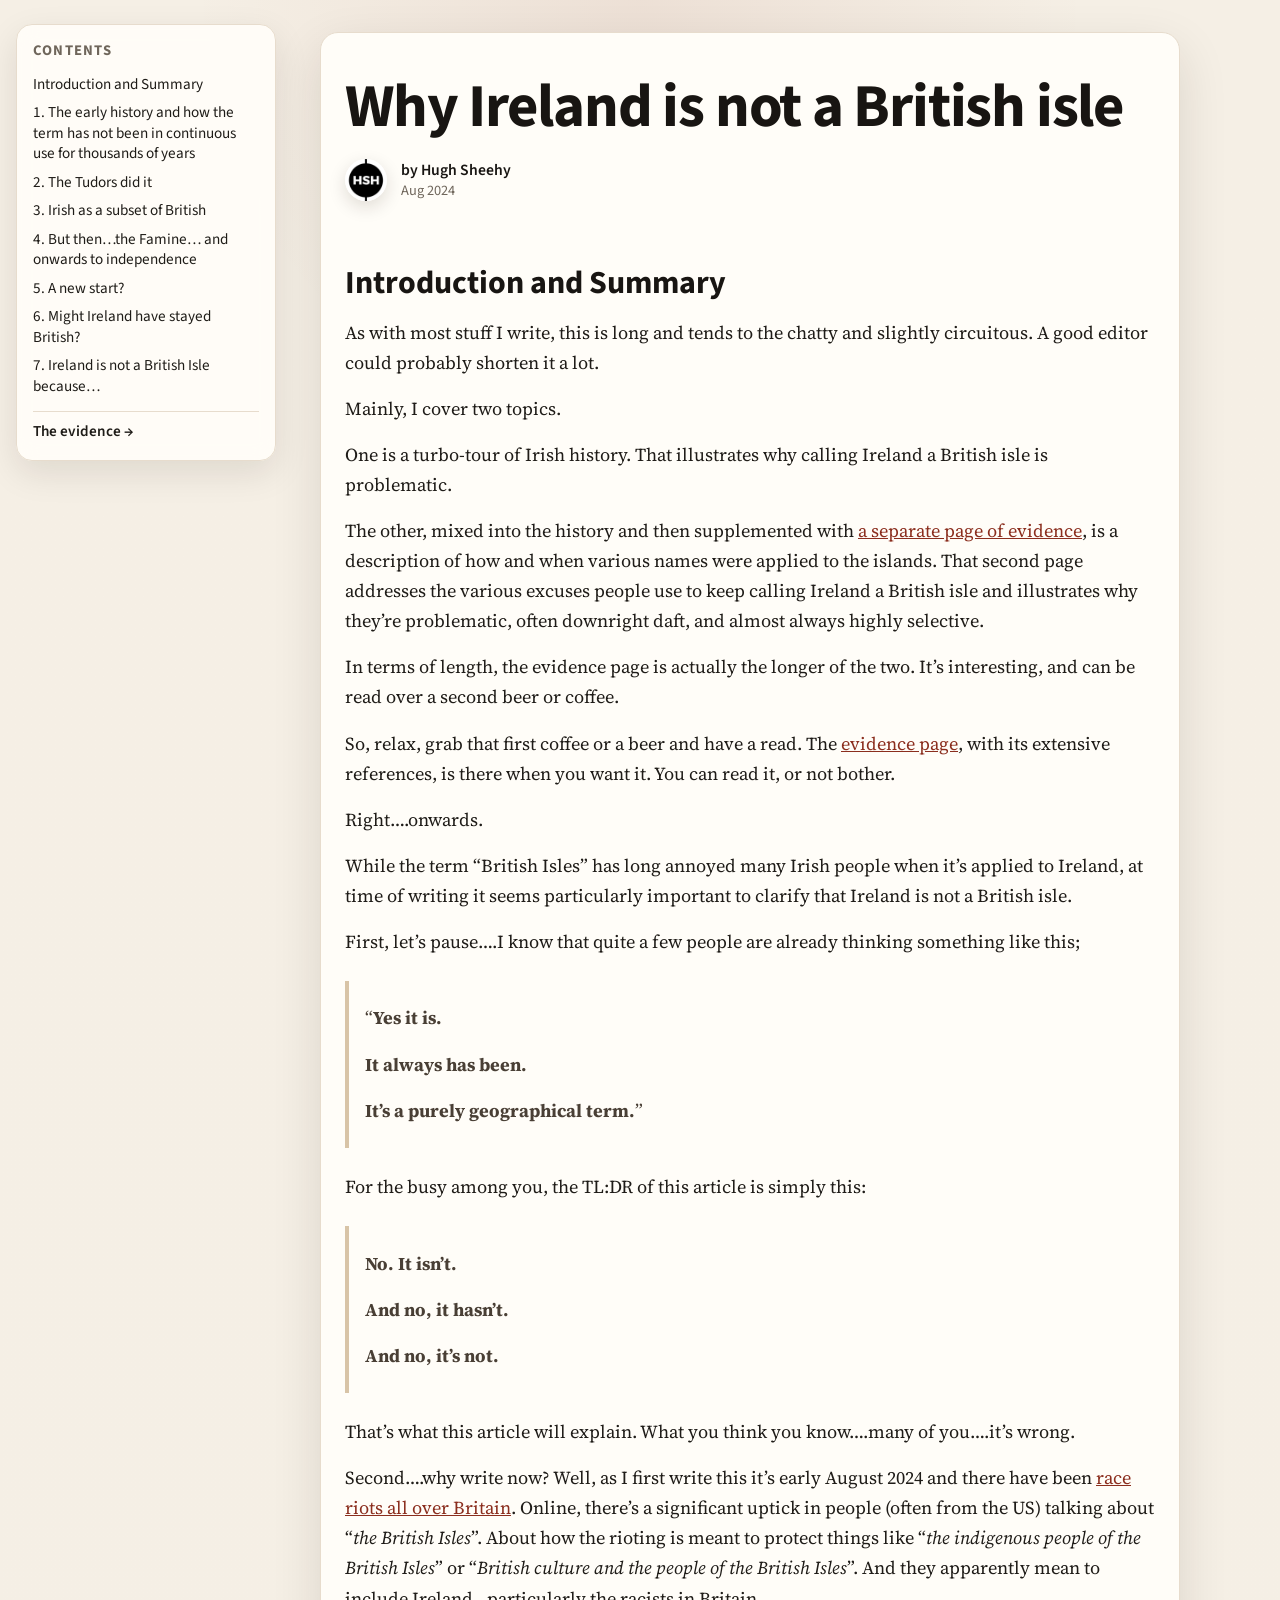
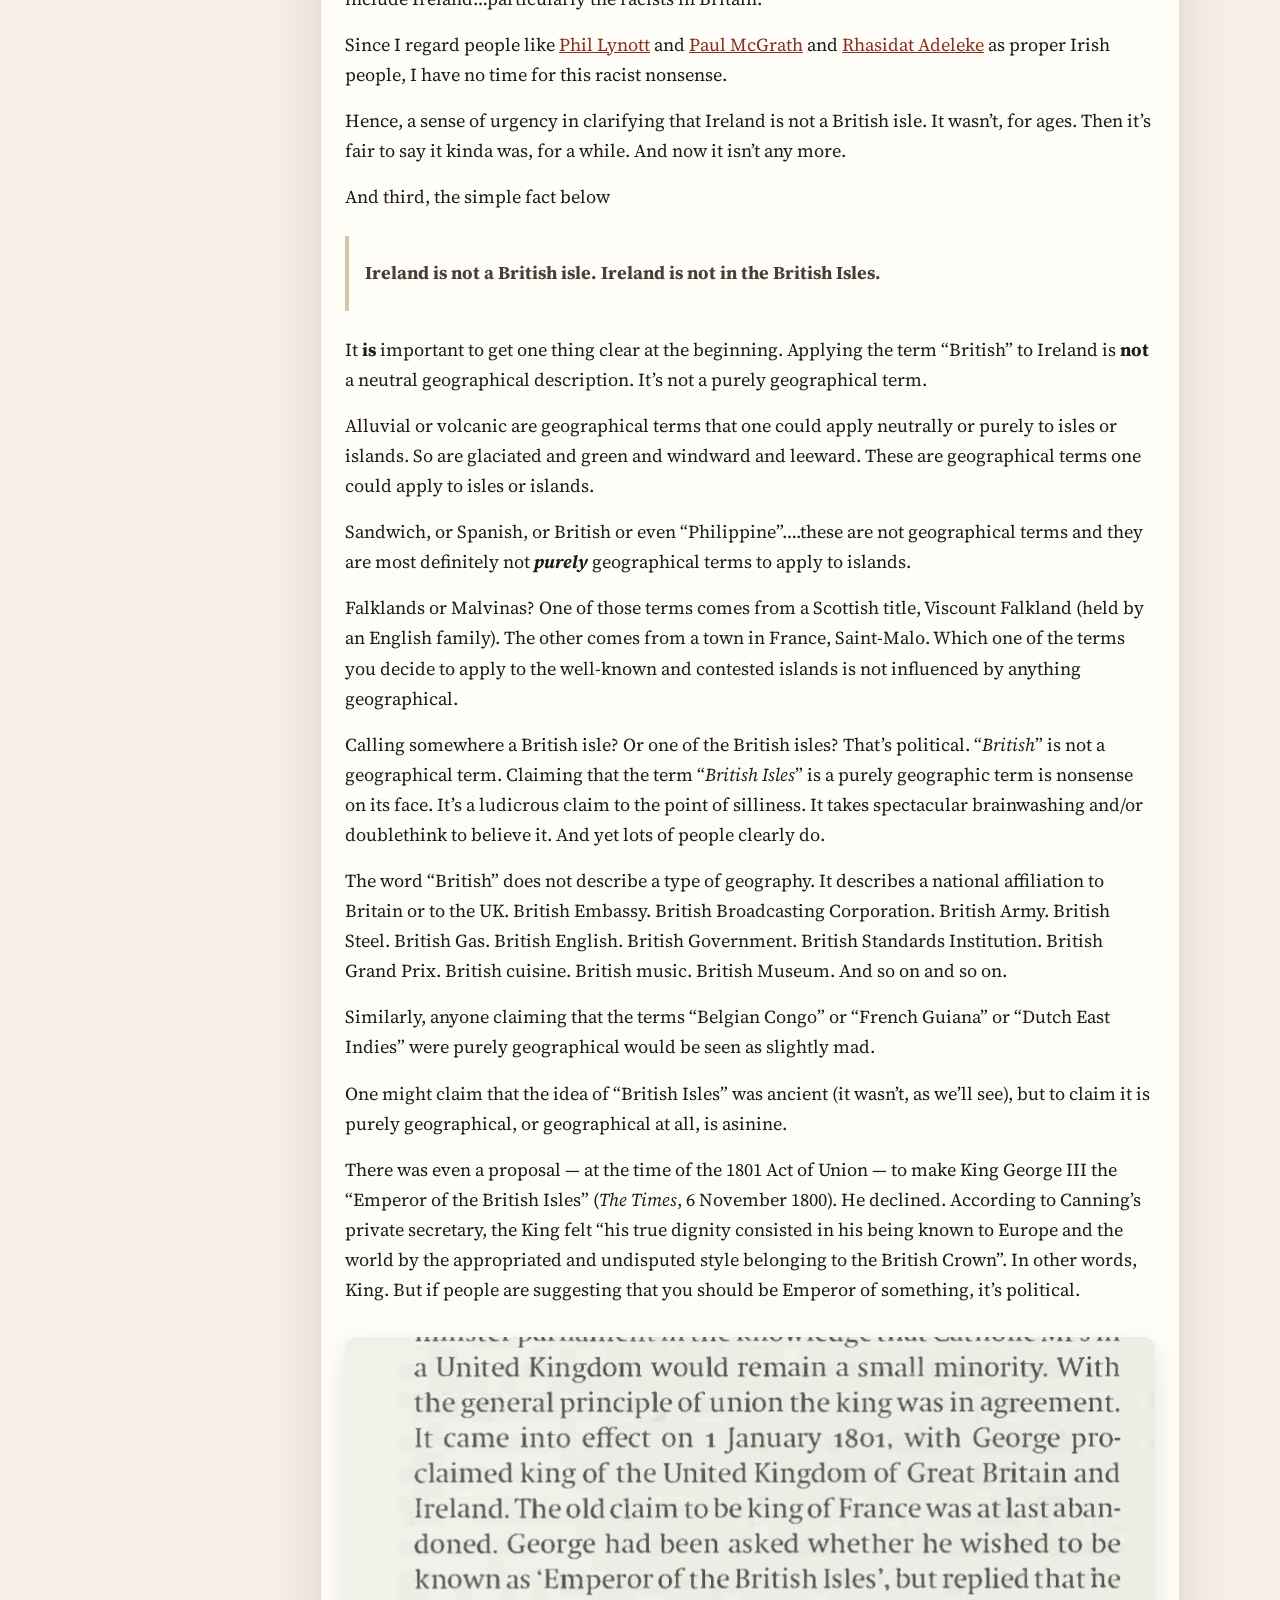
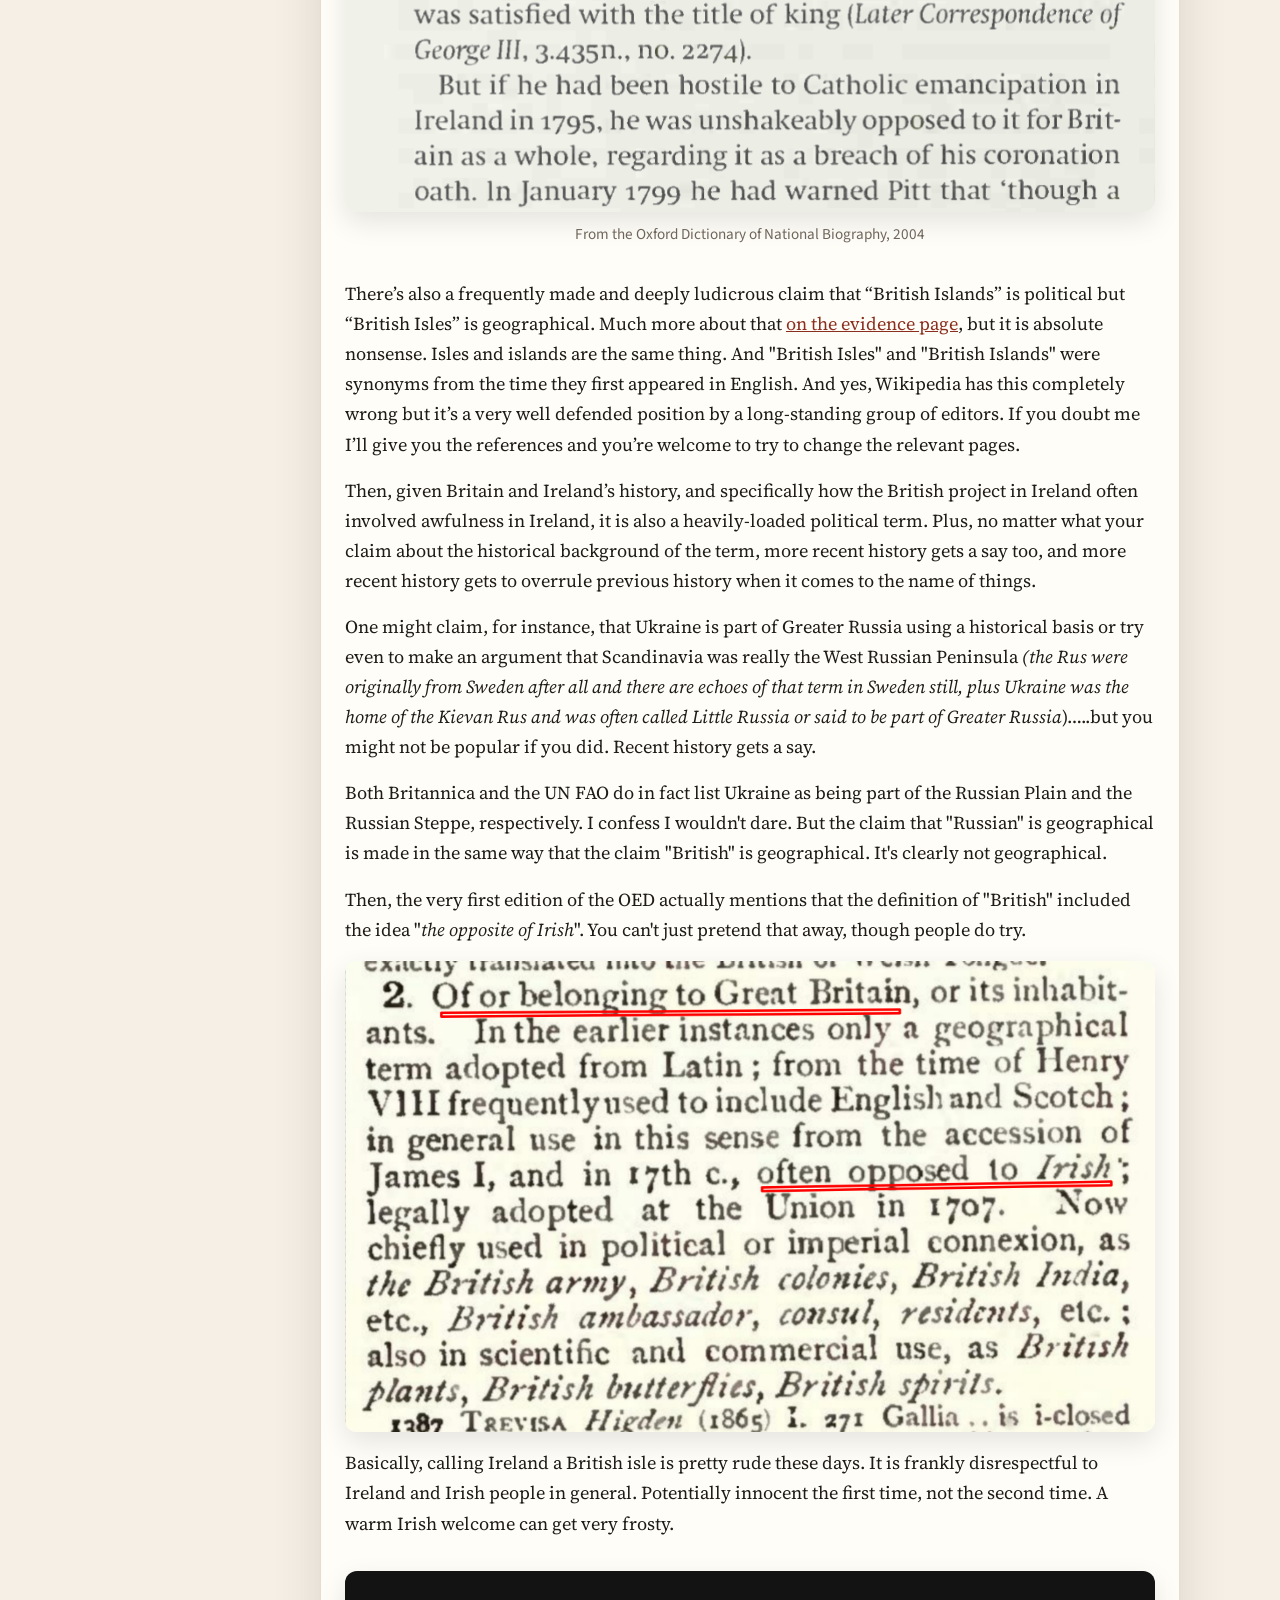
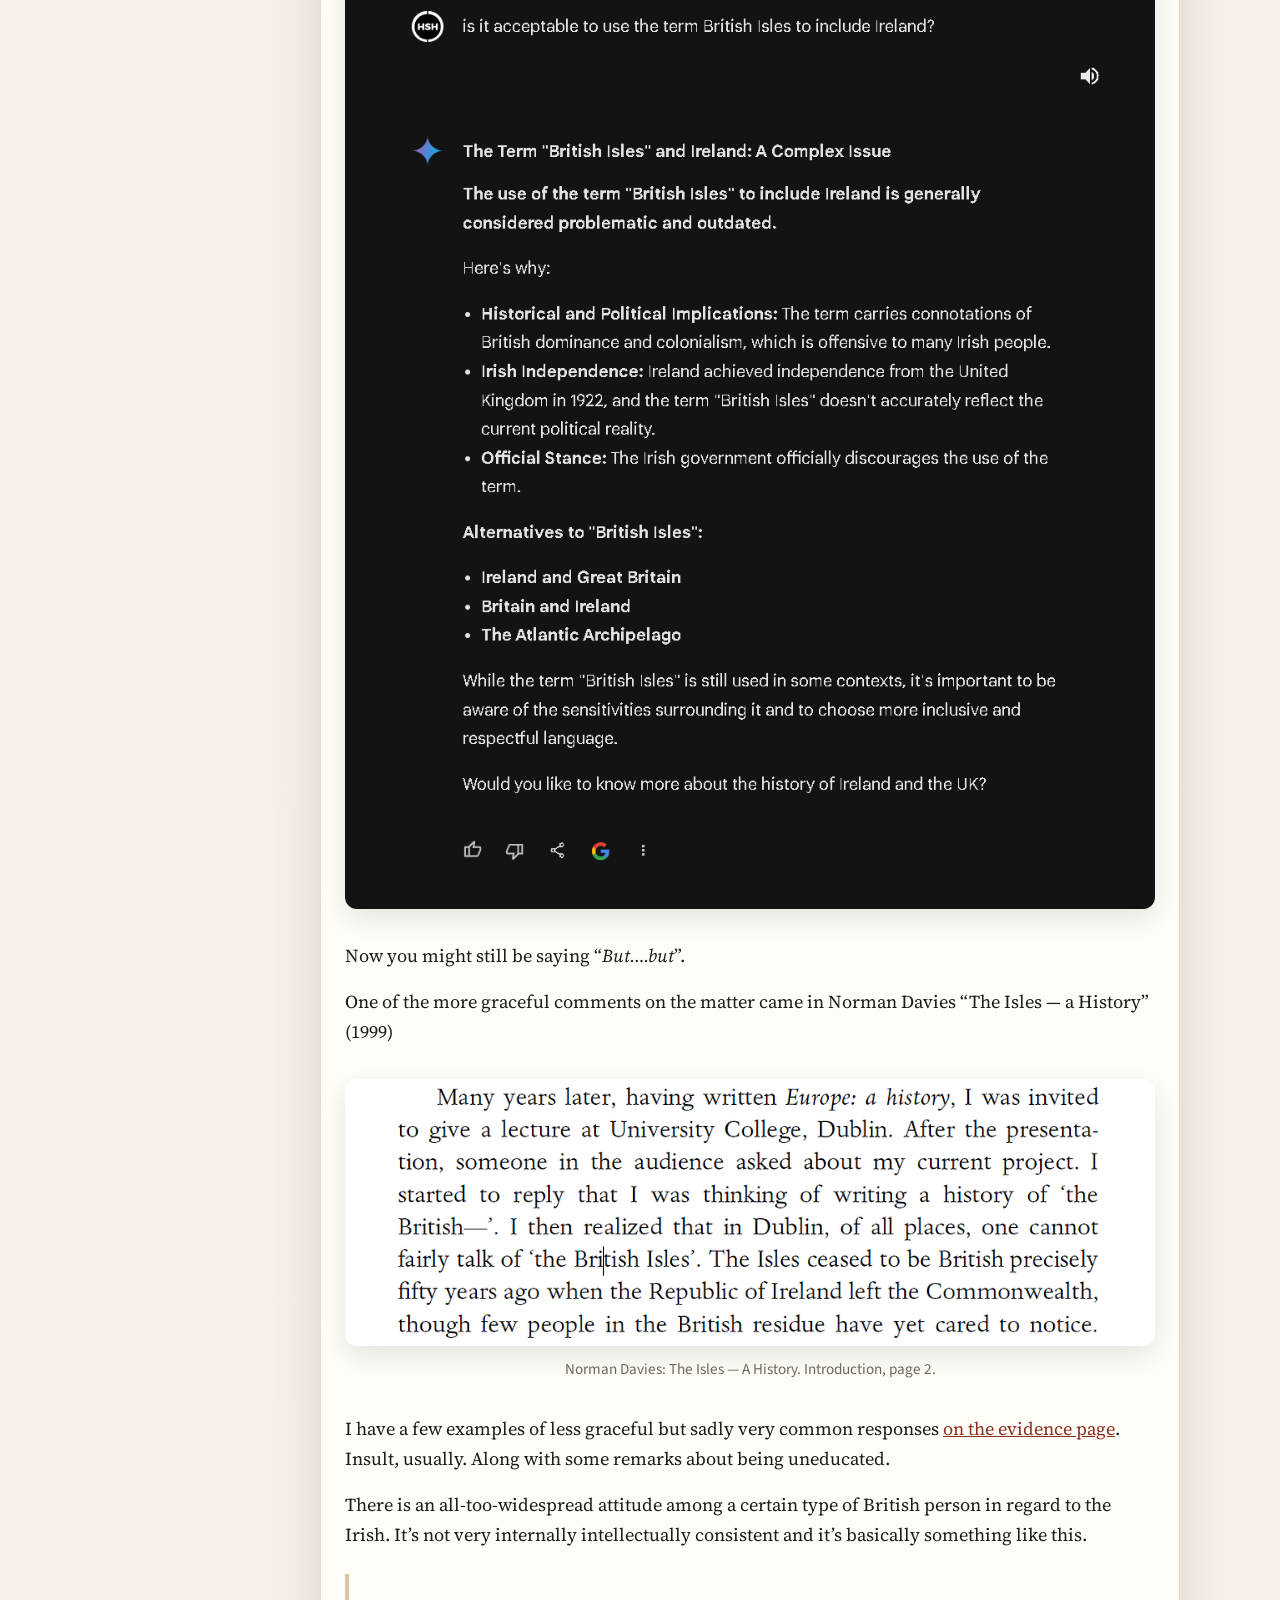
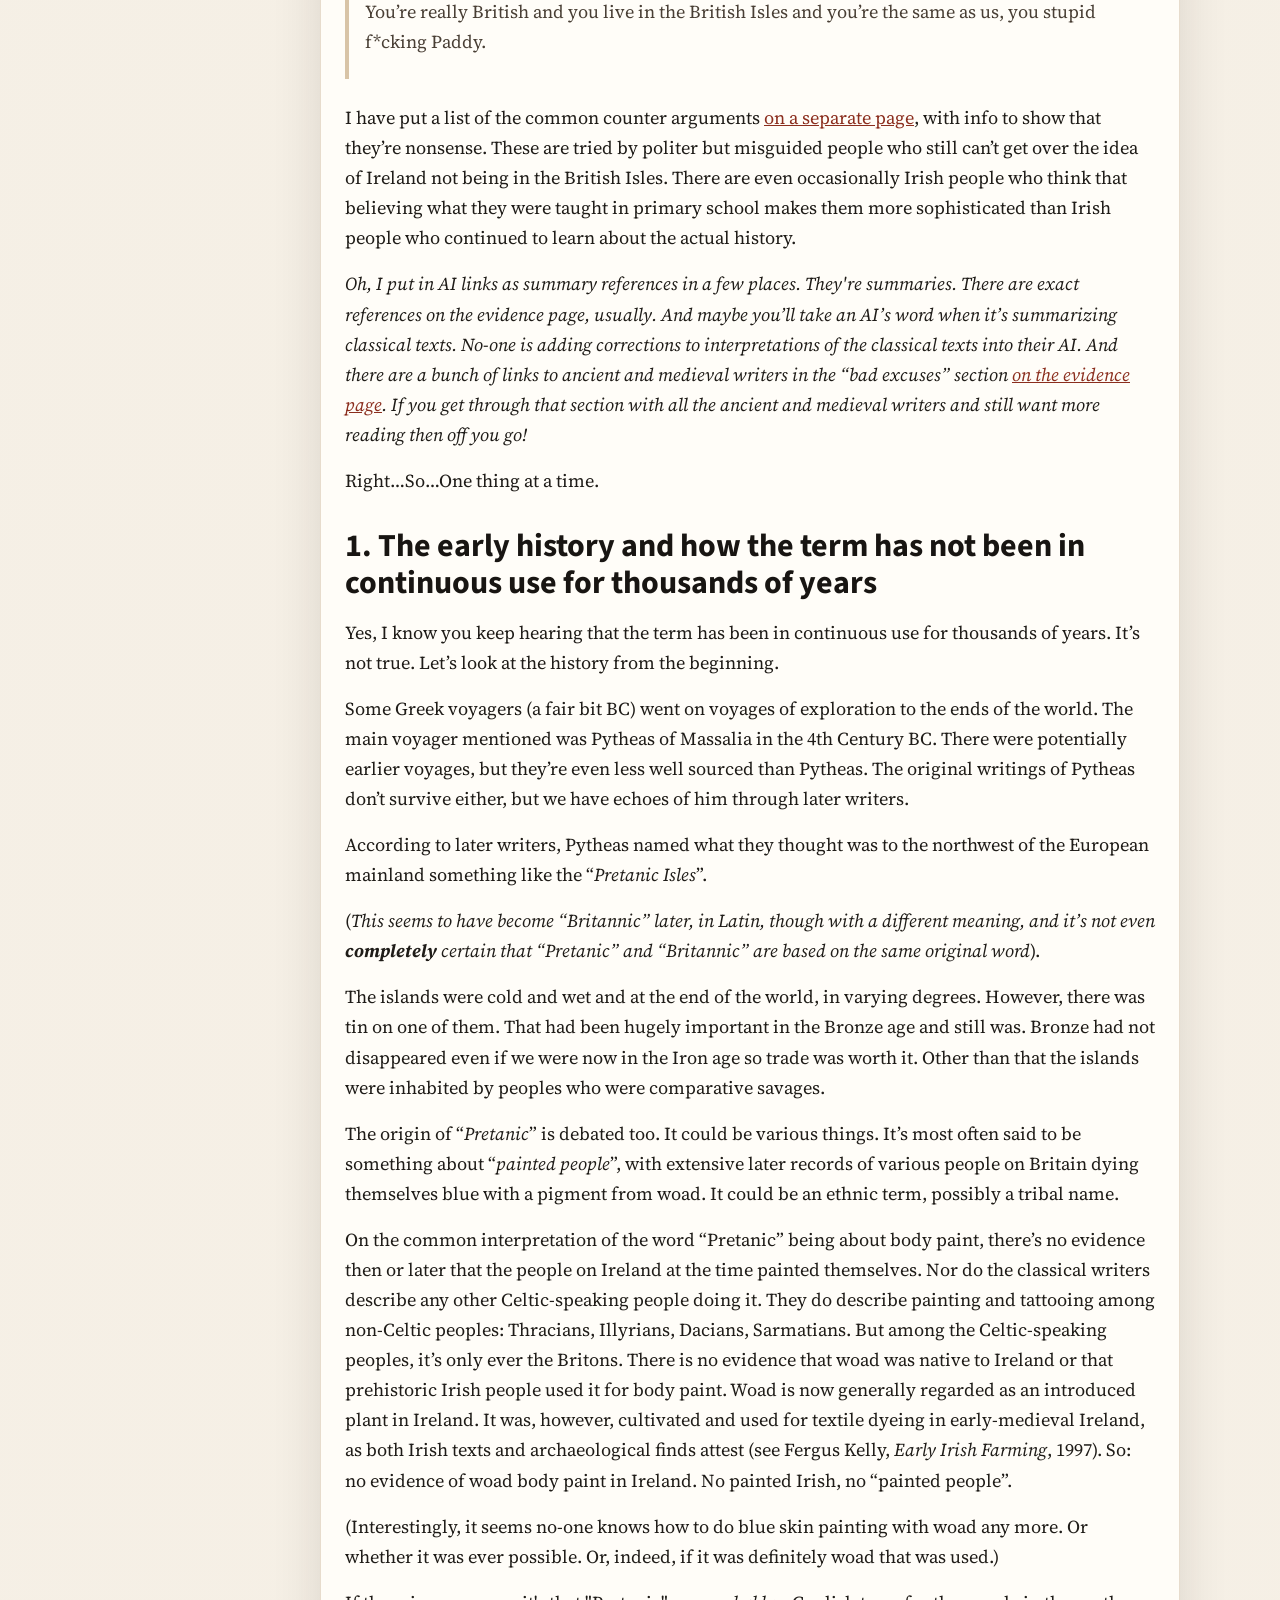
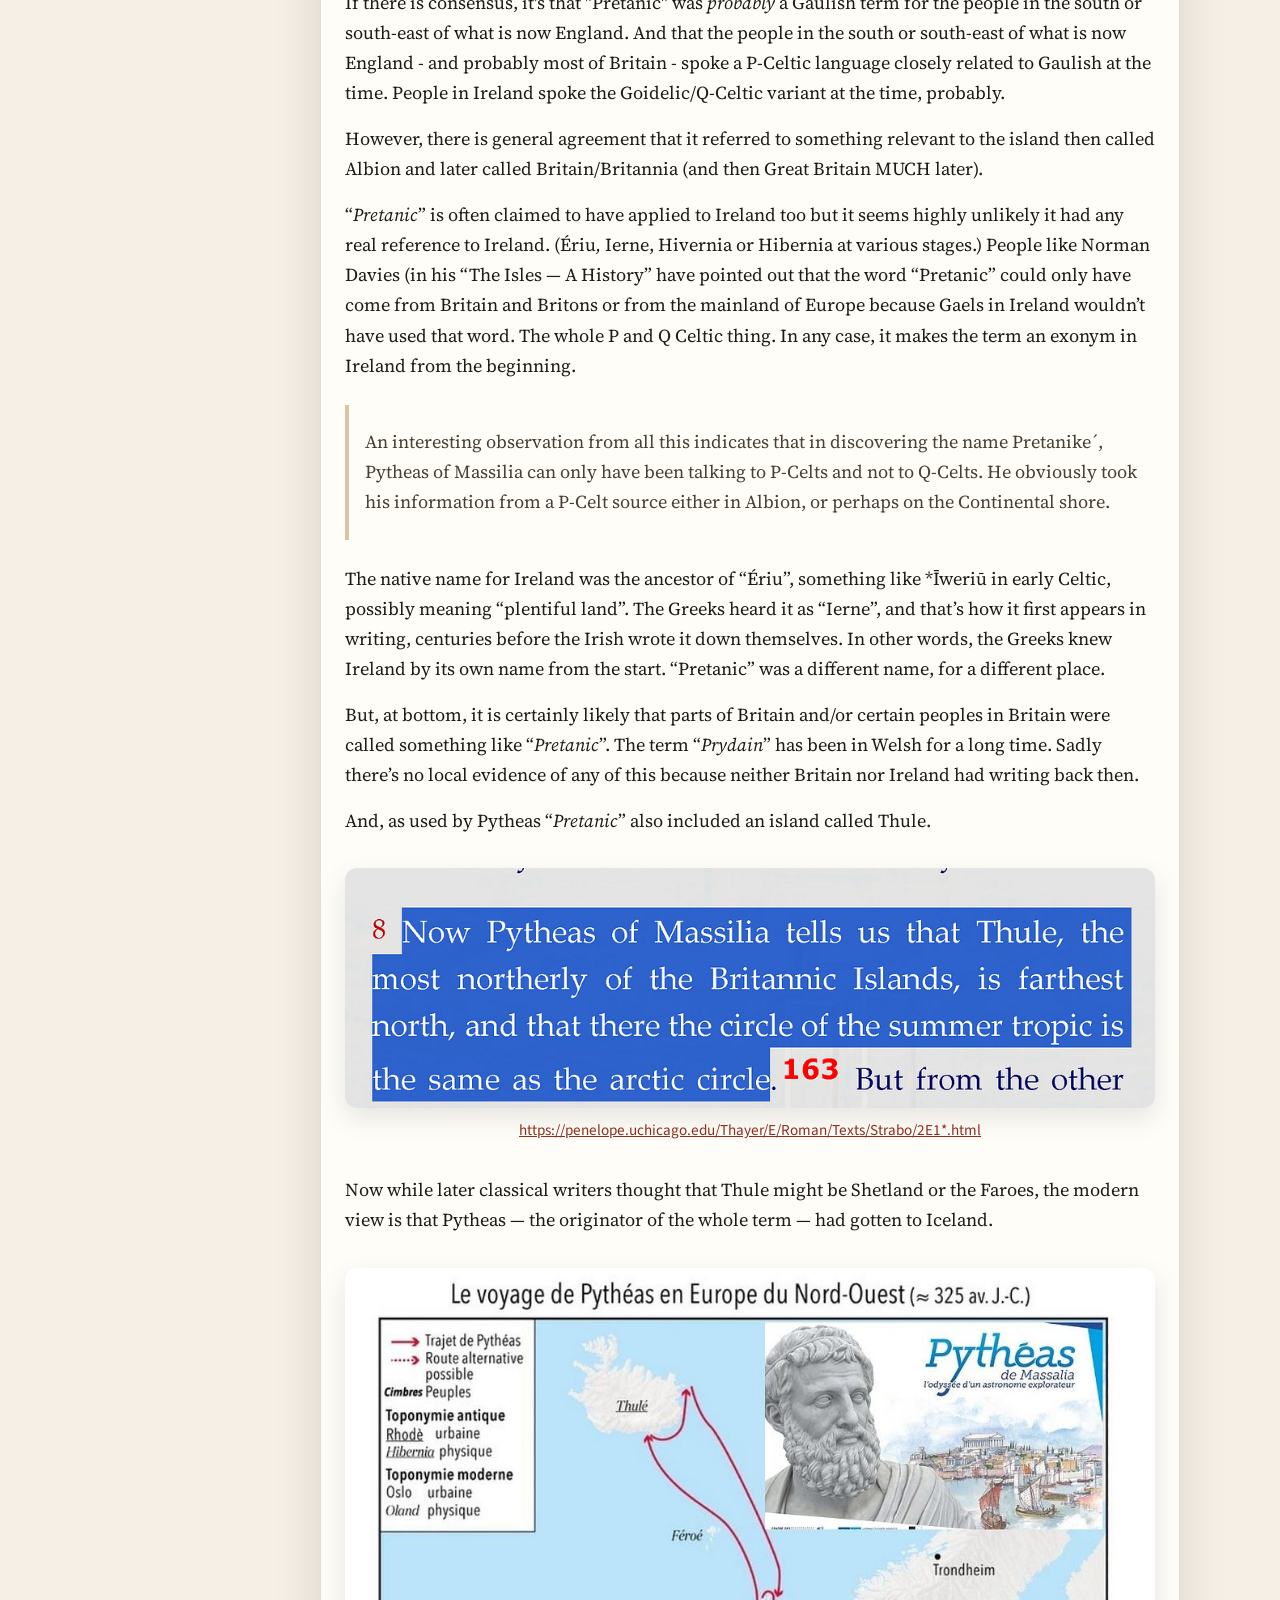
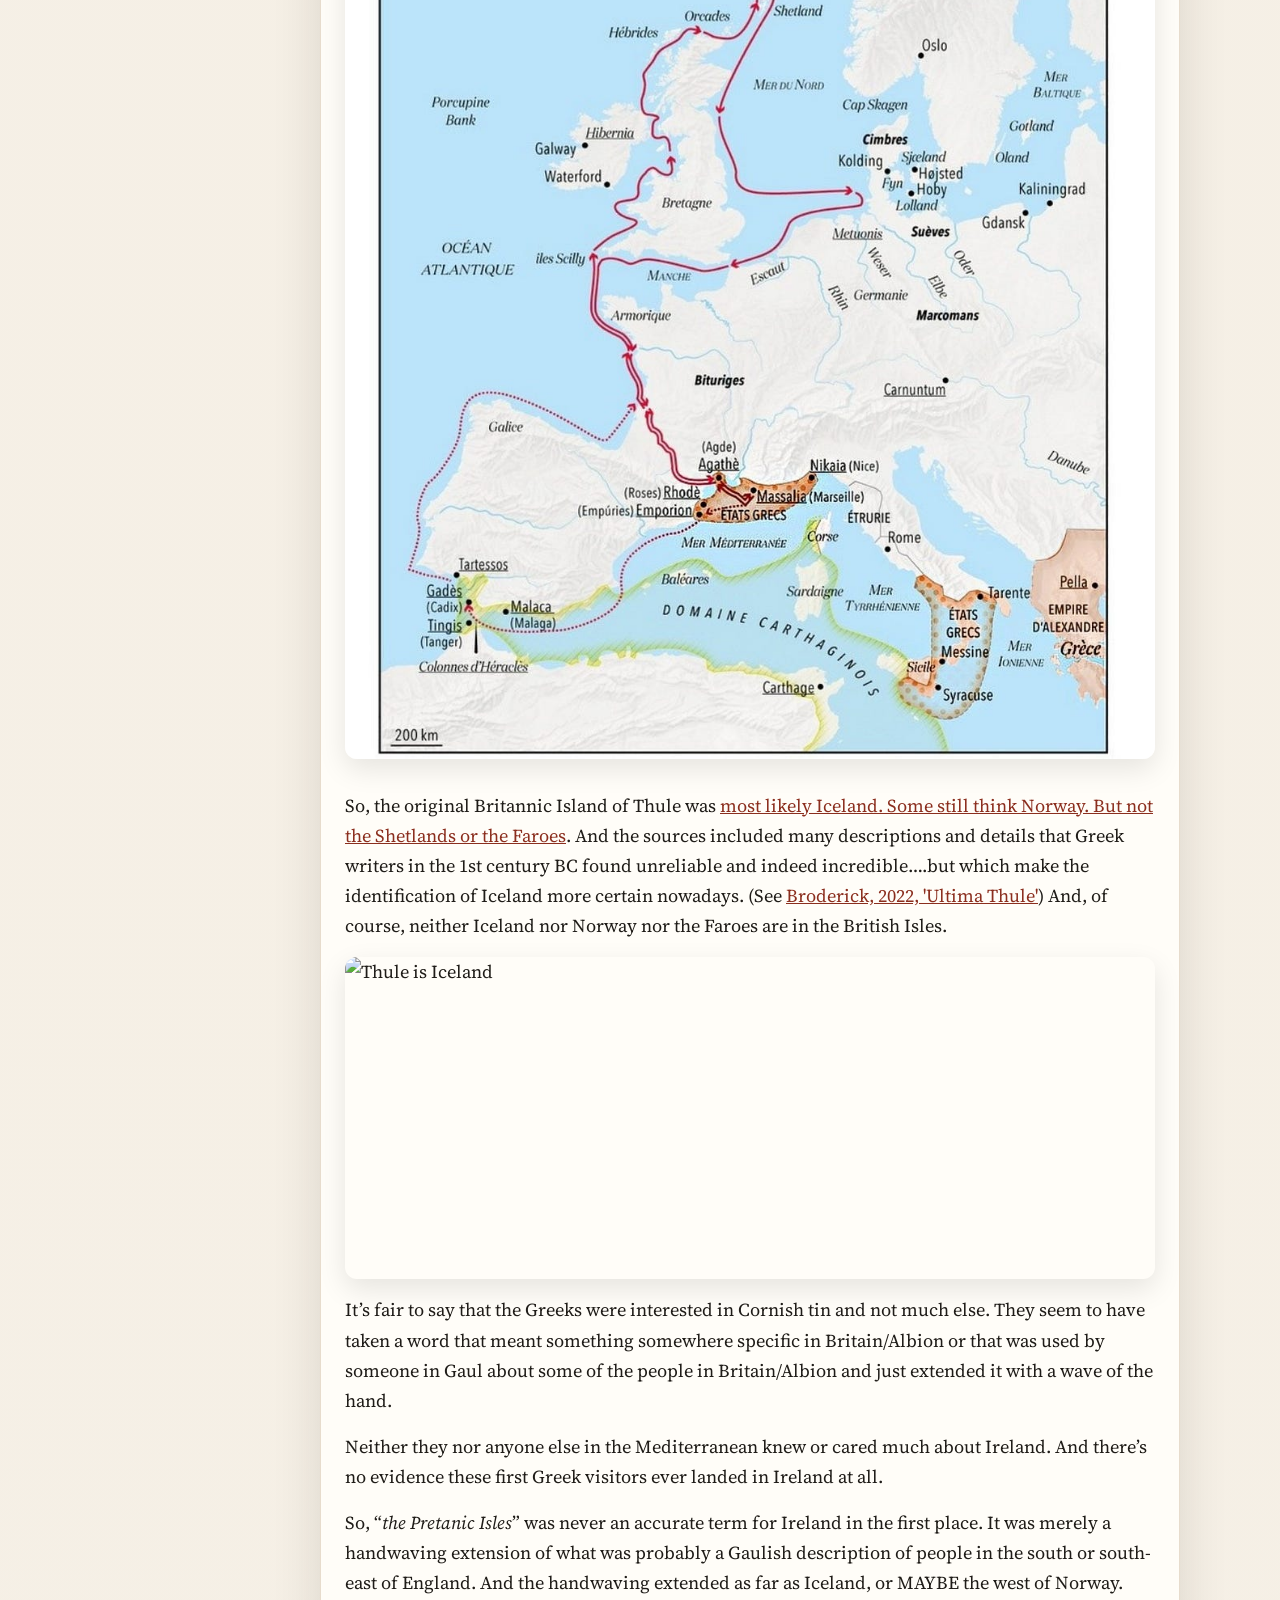
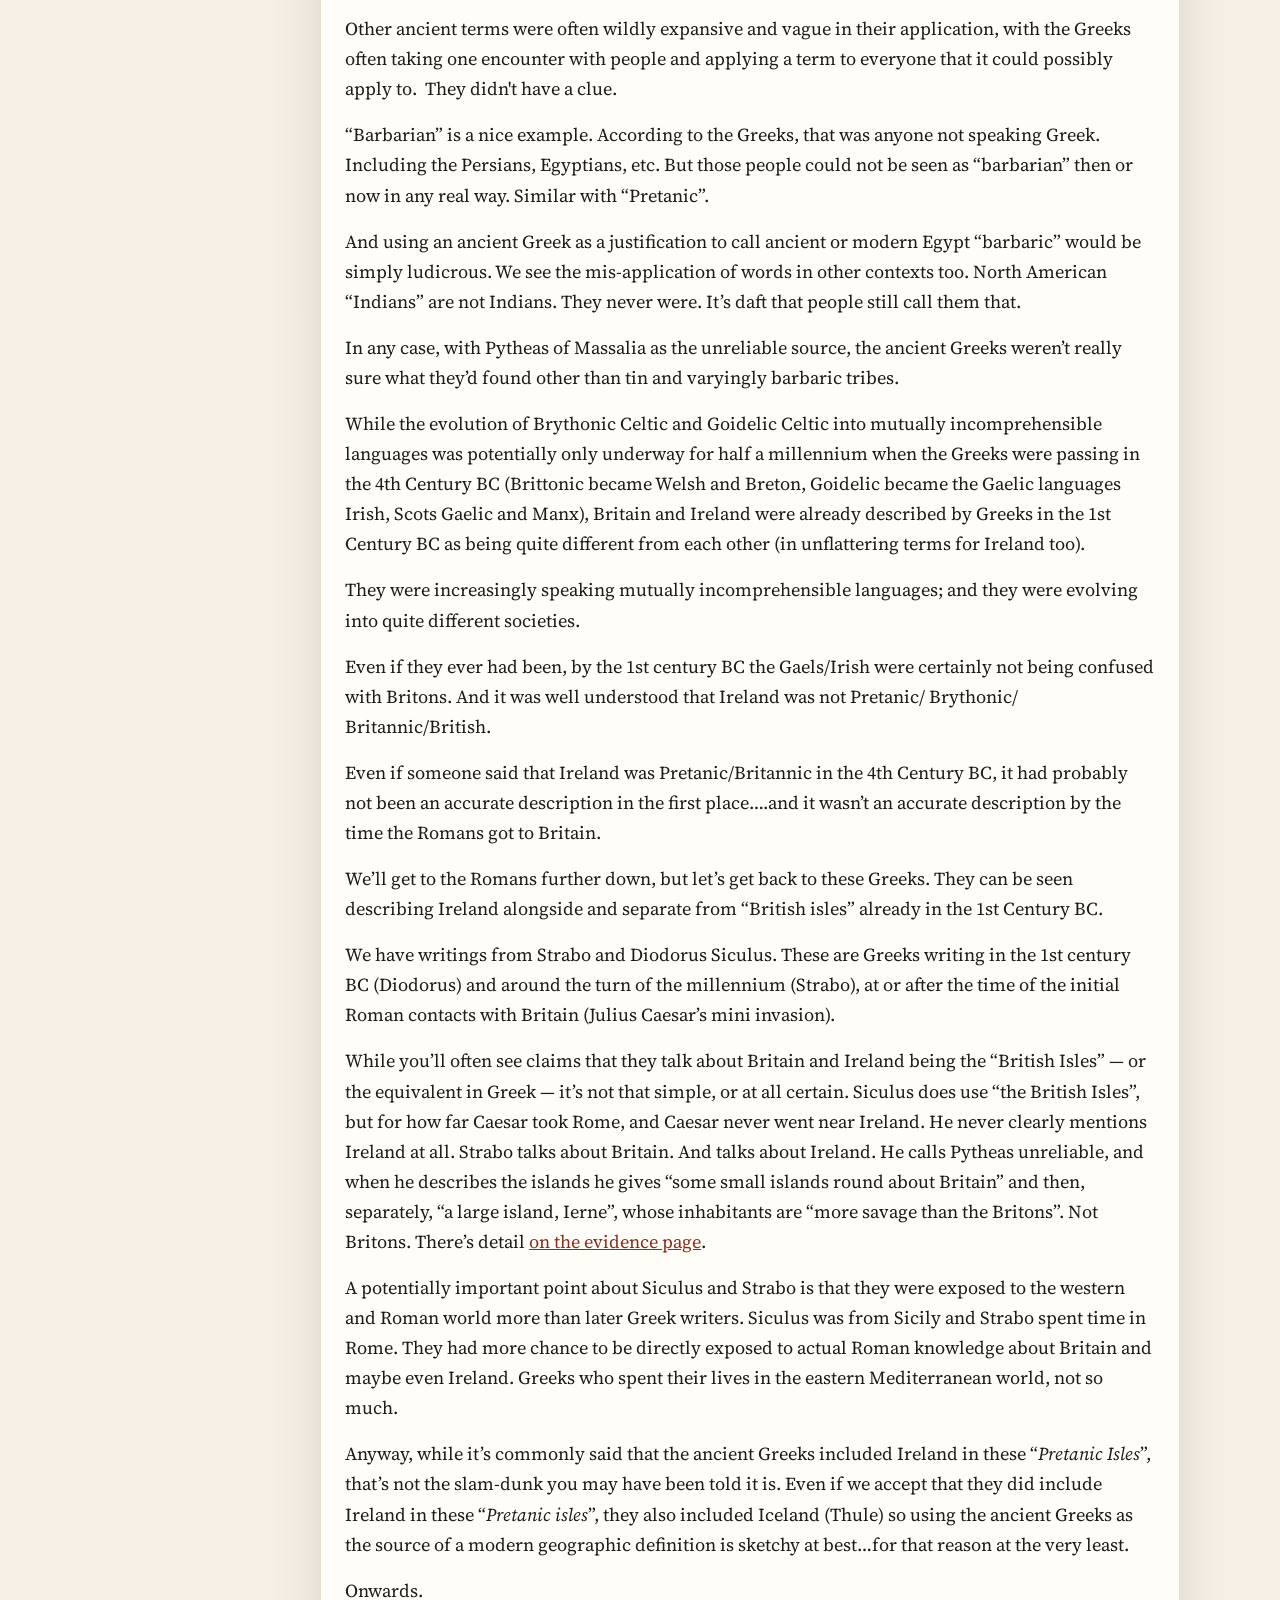
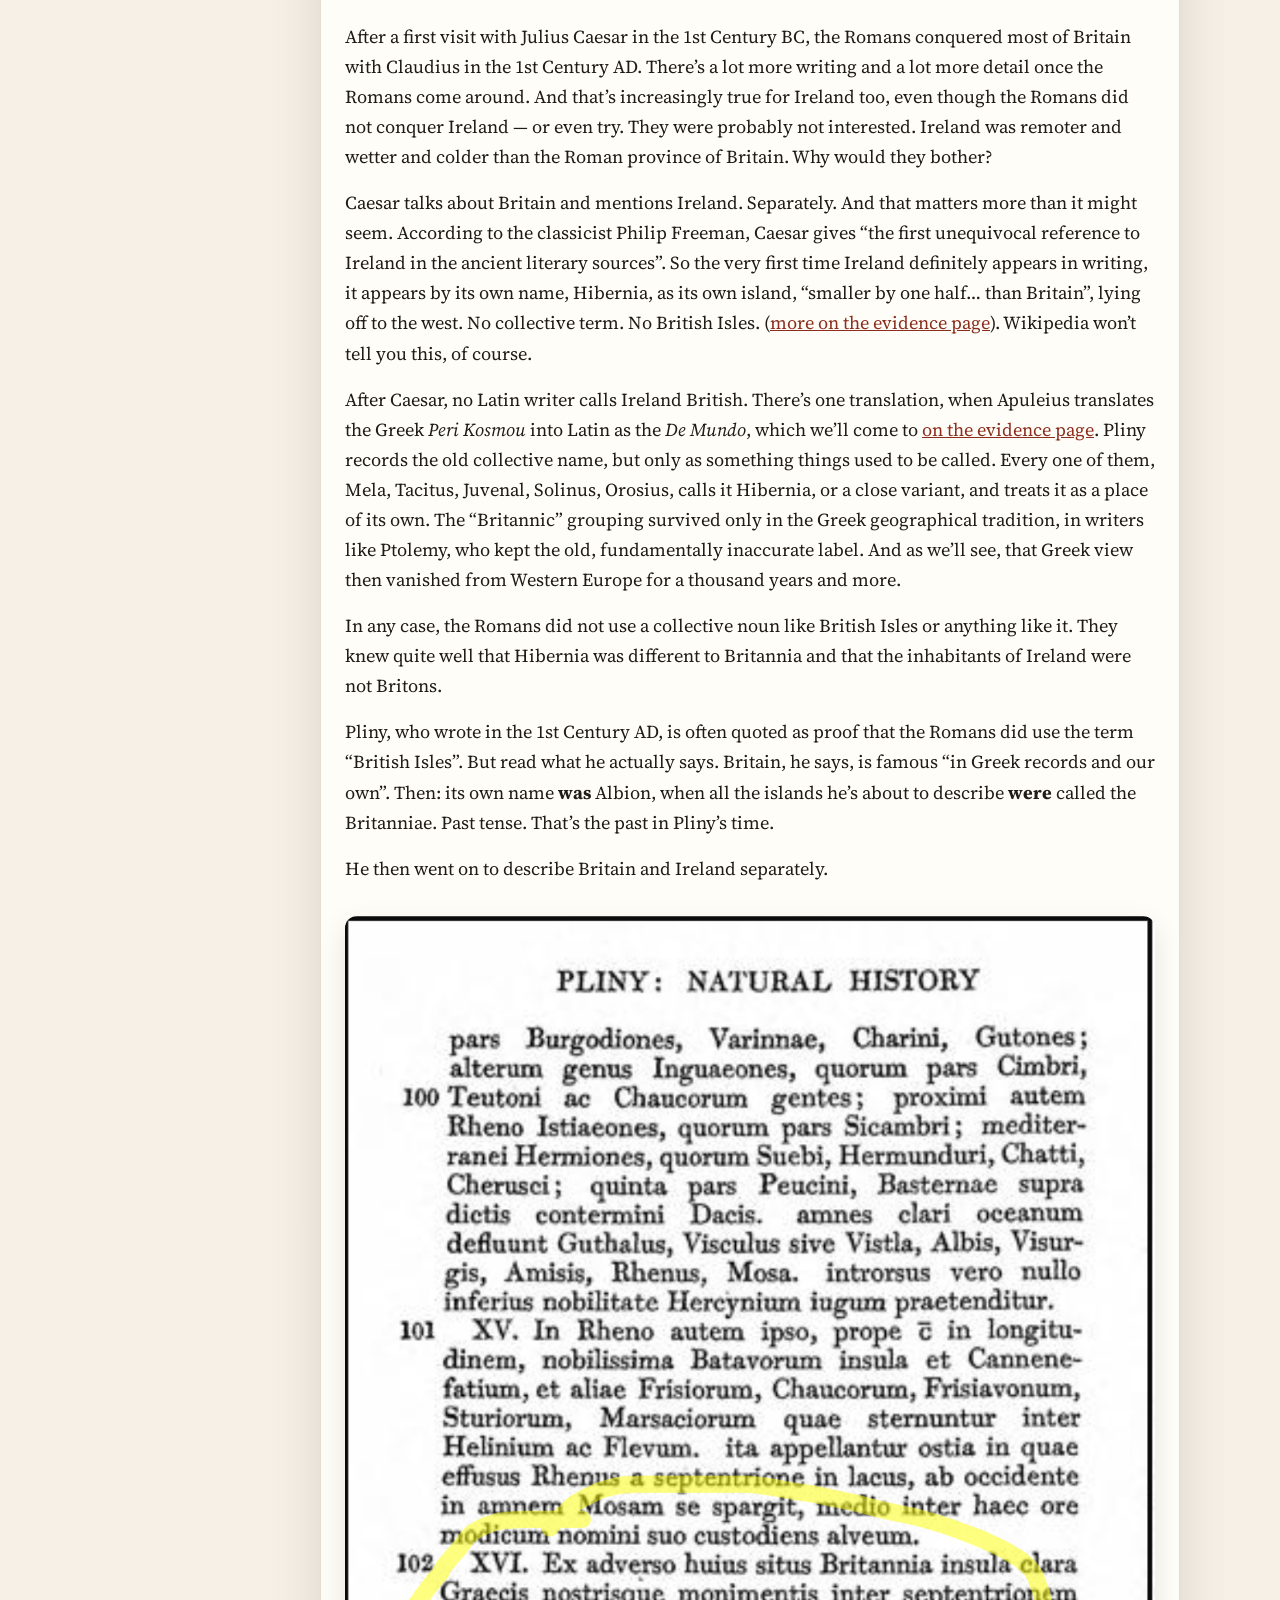
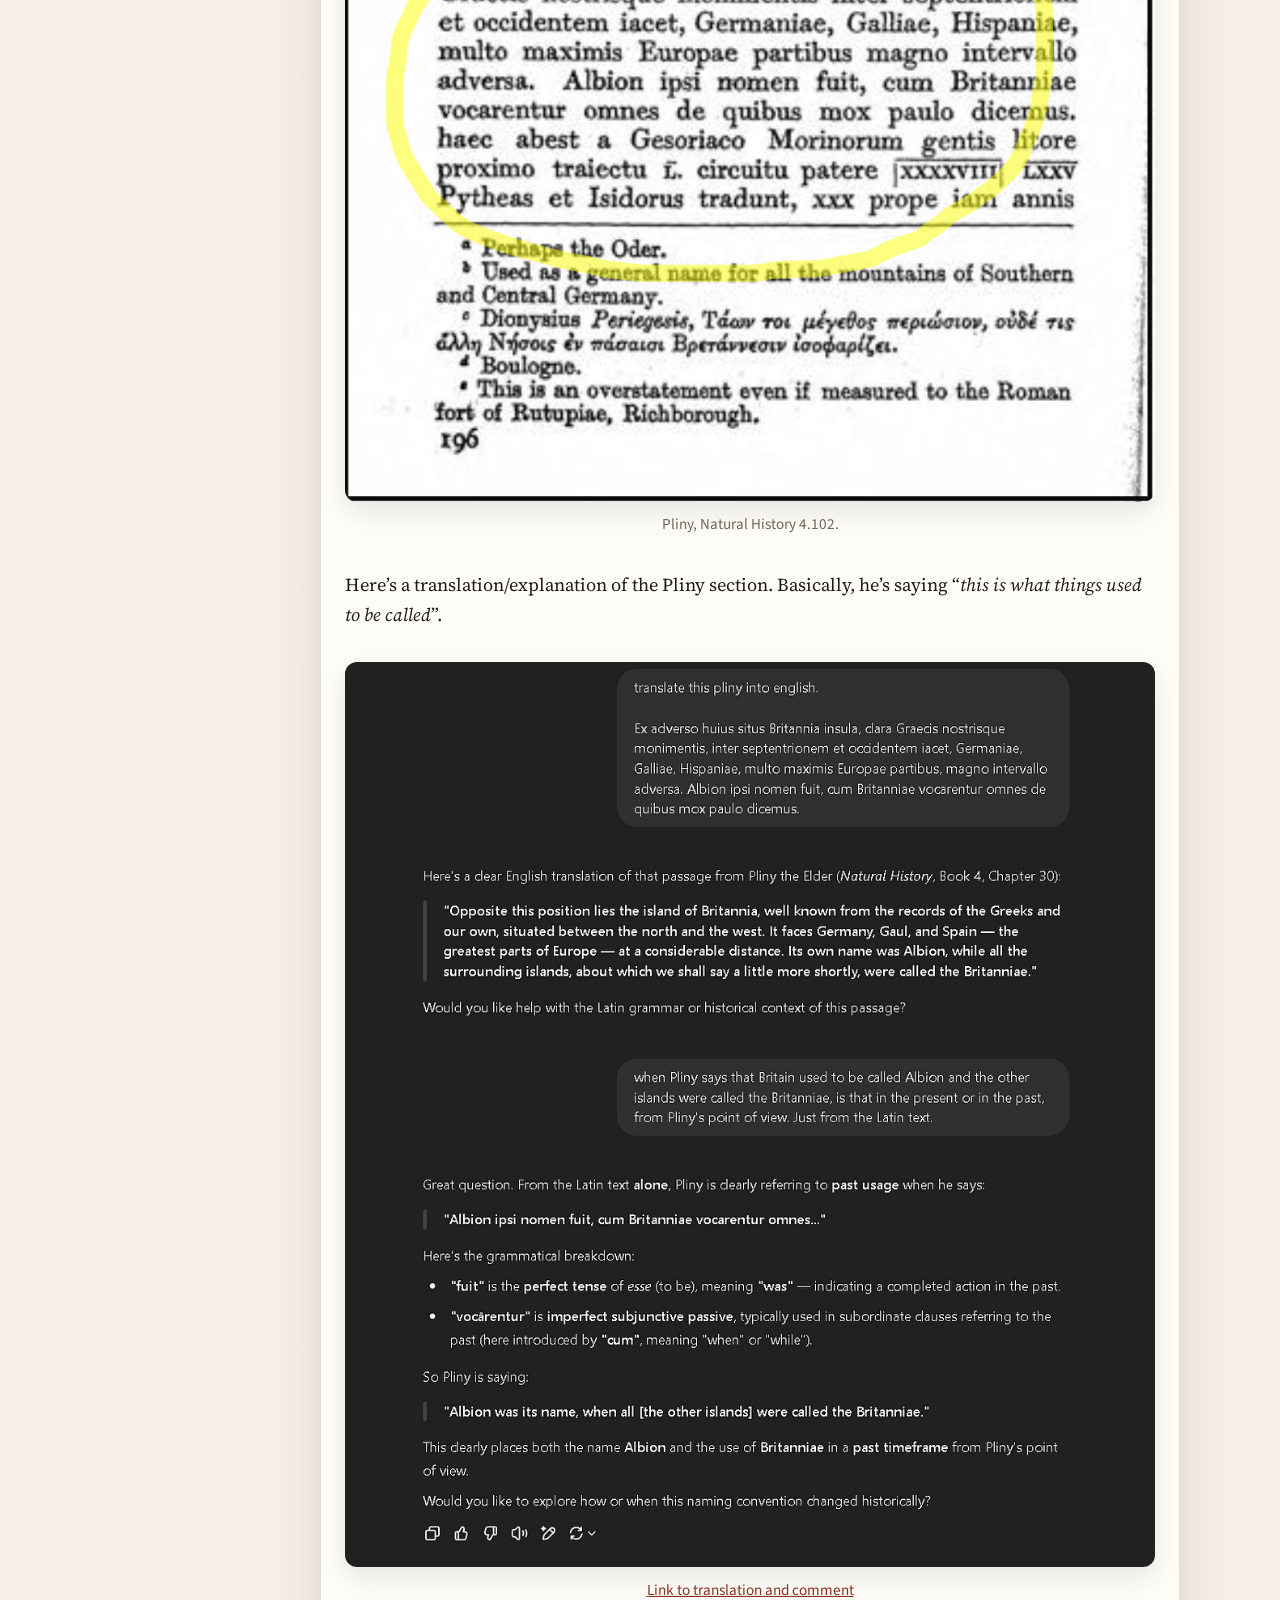
==== british-isles/index.html @ 06a98c68 "Content fixes: Strabo date, Apuleius, Ptolemy translation, Diceto, Planudes maps, Trevisa thorns, Mu" ====
<!DOCTYPE html>
<html lang="en"><head>
    <!-- Google tag (gtag.js) -->
     <script async="" src="https://www.googletagmanager.com/gtag/js?id=G-FQ35P9FZD6"></script>
     <script>
     window.dataLayer = window.dataLayer || [];
     function gtag(){dataLayer.push(arguments);}
     gtag('js', new Date());
     gtag('config', 'G-FQ35P9FZD6');
     </script>
    <meta charset="utf-8">
    <meta name="viewport" content="width=device-width, initial-scale=1">
    <meta name="google-site-verification" content="P23UJMlIJQAmvewA3JRYfkxi8duVwiTVRl2hZjppmGk">
    <title>Why Ireland is not a British isle</title>
    <meta name="description" content="&quot;British Isles&quot; is a political term, not a geographic one. Greek, Roman and medieval sources, and its Tudor revival, show why Ireland is not a British isle.">
    <meta name="author" content="Hugh Sheehy">
    <link rel="canonical" href="https://articles.hughsheehy.com/british-isles/">
    <meta property="og:type" content="article">
    <meta property="og:title" content="Why Ireland is not a British isle">
    <meta property="og:description" content="&quot;British Isles&quot; is a political term, not a geographic one. Greek, Roman and medieval sources, and its Tudor revival, show why Ireland is not a British isle.">
    <meta property="og:url" content="https://articles.hughsheehy.com/british-isles/">
    <meta property="og:image" content="https://articles.hughsheehy.com/british-isles/assets/a-more-accurate-map-and-unlike-many-british-maps-europe-has-not-magically-disappeared.png">
    <meta property="og:image:width" content="1001">
    <meta property="og:image:height" content="563">
    <meta property="og:image:alt" content="Map showing Ireland, Great Britain, the UK and the Channel Islands, with the terms used for each">
    <meta property="article:author" content="Hugh Sheehy">
    <meta property="article:published_time" content="2024-08">
    <meta name="twitter:card" content="summary_large_image">
    <script type="application/ld+json">
{
  "@context": "https://schema.org",
  "@type": "Article",
  "headline": "Why Ireland is not a British isle",
  "description": "\"British Isles\" is a political term, not a geographic one. Greek, Roman and medieval sources, and its Tudor revival, show why Ireland is not a British isle.",
  "image": [
    "https://articles.hughsheehy.com/british-isles/assets/a-more-accurate-map-and-unlike-many-british-maps-europe-has-not-magically-disappeared.png"
  ],
  "author": {
    "@type": "Person",
    "name": "Hugh Sheehy"
  },
  "datePublished": "2024-08",
  "dateModified": "2026-10-21",
  "inLanguage": "en",
  "copyrightHolder": {
    "@type": "Person",
    "name": "Hugh Sheehy"
  },
  "copyrightYear": 2024,
  "copyrightNotice": "© 2024–2026 Hugh Sheehy. All rights reserved.",
  "mainEntityOfPage": {
    "@type": "WebPage",
    "@id": "https://articles.hughsheehy.com/british-isles/"
  }
}
    </script>
    <link rel="icon" href="./favicon.ico" sizes="any">
    <link rel="preconnect" href="https://fonts.googleapis.com">
    <link rel="preconnect" href="https://fonts.gstatic.com" crossorigin="">
    <link rel="stylesheet" href="https://fonts.googleapis.com/css2?family=Source+Sans+3:wght@400;500;600;700&amp;family=Source+Serif+4:opsz,wght@8..60,400;8..60,700&amp;display=swap">
    <link rel="stylesheet" href="./site.css">
  </head>
  <body>
    <aside class="toc" aria-label="Contents" data-other-href="evidence/" data-other-label="The evidence →">
      <h2>Contents</h2>
      <ol id="toc-list">
      </ol>
    </aside>
    <main class="page"><h1>Why Ireland is not a British isle</h1>
<p><a href="https://linktr.ee/hughsheehy" rel="noopener noreferrer" target="_blank" class="signature" aria-label="By Hugh Sheehy, August 2024"> <img src="./assets/logo.webp" alt="Hugh Sheehy logo" class="signature-logo"> <span class="signature-text"> <span class="signature-name">by Hugh Sheehy</span> <span class="signature-date">Aug 2024</span> </span> </a></p>
<h2>Introduction and Summary</h2>
<p>As with most stuff I write, this is long and tends to the chatty and slightly circuitous. A good editor could probably shorten it a lot.</p>
<p>Mainly, I cover two topics.</p>
<p>One is a turbo-tour of Irish history. That illustrates why calling Ireland a British isle is problematic.</p>
<p>The other, mixed into the history and then supplemented with <a href="evidence/">a separate page of evidence</a>, is a description of how and when various names were applied to the islands. That second page addresses the various excuses people use to keep calling Ireland a British isle and illustrates why they’re problematic, often downright daft, and almost always highly selective.</p>
<p>In terms of length, the evidence page is actually the longer of the two. It’s interesting, and can be read over a second beer or coffee.</p>
<p>So, relax, grab that first coffee or a beer and have a read. The <a href="evidence/">evidence page</a>, with its extensive references, is there when you want it. You can read it, or not bother.</p>
<p>Right….onwards.</p>
<p>While the term “British Isles” has long annoyed many Irish people when it’s applied to Ireland, at time of writing it seems particularly important to clarify that Ireland is not a British isle.</p>
<p>First, let’s pause….I know that quite a few people are already thinking something like this;</p>
<blockquote>
<p>“<strong>Yes it is.</strong></p>
<p><strong>It always has been.</strong></p>
<p><strong>It’s a purely geographical term.</strong>”</p>
</blockquote>
<p>For the busy among you, the TL:DR of this article is simply this:</p>
<blockquote>
<p><strong>No. It isn’t.</strong></p>
<p><strong>And no, it hasn’t.</strong></p>
<p><strong>And no, it’s not.</strong></p>
</blockquote>
<p>That’s what this article will explain. What you think you know….many of you….it’s wrong.</p>
<p>Second….why write now? Well, as I first write this it’s early August 2024 and there have been <a href="https://www.theguardian.com/law/article/2024/aug/10/riots-will-set-back-efforts-to-rebuild-britains-broken-justice-system-minister-warns" rel="noopener noreferrer" target="_blank">race riots all over Britain</a>. Online, there’s a significant uptick in people (often from the US) talking about “<em>the British Isles</em>”. About how the rioting is meant to protect things like “<em>the indigenous people of the British Isles</em>” or “<em>British culture and the people of the British Isles</em>”. And they apparently mean to include Ireland…particularly the racists in Britain.</p>
<p>Since I regard people like <a href="https://www.independent.ie/irish-news/the-coolest-irishman-that-ever-lived-gigs-and-free-thin-lizzy-tattoos-among-events-to-mark-phil-lynotts-75th-birthday/a1295013919.html" rel="noopener noreferrer" target="_blank">Phil Lynott</a> and <a href="https://www.youtube.com/watch?v=x54qmKVs-5Y" rel="noopener noreferrer" target="_blank">Paul McGrath</a> and <a href="https://www.youtube.com/watch?v=TONKWnzkF7s" rel="noopener noreferrer" target="_blank">Rhasidat Adeleke</a> as proper Irish people, I have no time for this racist nonsense.</p>
<p>Hence, a sense of urgency in clarifying that Ireland is not a British isle. It wasn’t, for ages. Then it’s fair to say it kinda was, for a while. And now it isn’t any more.</p>
<p>And third, the simple fact below</p>
<blockquote>
<p><strong>Ireland is not a British isle. Ireland is not in the British Isles.</strong></p>
</blockquote>
<p>It <strong>is</strong> important to get one thing clear at the beginning. Applying the term “British” to Ireland is <strong>not </strong>a neutral geographical description. It’s not a purely geographical term.</p>
<p>Alluvial or volcanic are geographical terms that one could apply neutrally or purely to isles or islands. So are glaciated and green and windward and leeward. These are geographical terms one could apply to isles or islands.</p>
<p>Sandwich, or Spanish, or British or even “Philippine”….these are not geographical terms and they are most definitely not <strong> <em>purely </em> </strong>geographical terms to apply to islands.</p>
<p>Falklands or Malvinas? One of those terms comes from a Scottish title, Viscount Falkland (held by an English family). The other comes from a town in France, Saint-Malo. Which one of the terms you decide to apply to the well-known and contested islands is not influenced by anything geographical.</p>
<p>Calling somewhere a British isle? Or one of the British isles? That’s political. “<em>British</em>” is not a geographical term. Claiming that the term “<em>British Isles</em>” is a purely geographic term is nonsense on its face. It’s a ludicrous claim to the point of silliness. It takes spectacular brainwashing and/or doublethink to believe it. And yet lots of people clearly do.&nbsp;</p>
<p>The word “British” does not describe a type of geography. It describes a national affiliation to Britain or to the UK. British Embassy. British Broadcasting Corporation. British Army. British Steel. British Gas. British English. British Government. British Standards Institution. British Grand Prix. British cuisine. British music. British Museum. And so on and so on.&nbsp;</p>
<p>Similarly, anyone claiming that the terms “Belgian Congo” or “French Guiana” or “Dutch East Indies” were purely geographical would be seen as slightly mad.</p>
<p>One might claim that the idea of “British Isles” was ancient (it wasn’t, as we’ll see), but to claim it is purely geographical, or geographical at all, is asinine.</p>
<p>There was even a proposal — at the time of the 1801 Act of Union — to make King George III the “Emperor of the British Isles” (<em>The Times</em>, 6 November 1800). He declined. According to Canning’s private secretary, the King felt “his true dignity consisted in his being known to Europe and the world by the appropriated and undisputed style belonging to the British Crown”. In other words, King. But if people are suggesting that you should be Emperor of something, it’s political.</p>
<figure class="figure"><img src="./assets/from-the-oxford-dictionary-of-national-biography-2004.png" alt="Oxford Dictionary of National Biography, on George III: “George had been asked whether he wished to be known as ‘Emperor of the British Isles’, but replied that he was satisfied with the title of king.”" loading="lazy" class="zoomable" width="655" height="384">
<figcaption>From the Oxford Dictionary of National Biography, 2004</figcaption>
</figure>
<p>There’s also a frequently made and deeply ludicrous claim that “British Islands” is political but “British Isles” is geographical. Much more about that <a href="evidence/#5-ireland-is-in-the-british-isles-but-it-s-not-in-the-british-islands">on the evidence page</a>, but it is absolute nonsense. Isles and islands are the same thing. And "British Isles" and "British Islands" were synonyms from the time they first appeared in English. And yes, Wikipedia has this completely wrong but it’s a very well defended position by a long-standing group of editors. If you doubt me I’ll give you the references and you’re welcome to try to change the relevant pages.&nbsp;</p>
<p>Then, given Britain and Ireland’s history, and specifically how the British project in Ireland often involved awfulness in Ireland, it is also a heavily-loaded political term. Plus, no matter what your claim about the historical background of the term, more recent history gets a say too, and more recent history gets to overrule previous history when it comes to the name of things.</p>
<p>One might claim, for instance, that Ukraine is part of Greater Russia using a historical basis or try even to make an argument that Scandinavia was really the West Russian Peninsula <em>(the Rus were originally from Sweden after all and there are echoes of that term in Sweden still, plus Ukraine was the home of the Kievan Rus and was often called Little Russia or said to be part of Greater Russia</em>)…..but you might not be popular if you did. Recent history gets a say.</p>
<p>Both Britannica and the UN FAO do in fact list Ukraine as being part of the Russian Plain and the Russian Steppe, respectively. I confess I wouldn't dare. But the claim that "Russian" is geographical is made in the same way that the claim "British" is geographical. It's clearly not geographical.&nbsp;</p>
<p>Then, the very first edition of the OED actually mentions that the definition of "British" included the idea "<em>the opposite of Irish</em>". You can't just pretend that away, though people do try.&nbsp;</p>
<p><img src="./assets/oed.png" alt="The first OED's definition of &quot;British&quot;" width="546" height="318"></p>
<p>Basically, calling Ireland a British isle is pretty rude these days. It is frankly disrespectful to Ireland and Irish people in general. Potentially innocent the first time, not the second time. A warm Irish welcome can get very frosty.</p>
<figure class="figure"><img src="./assets/1_eR4DtvZd7AM9orzGa02_tA.png" alt="Gemini answer to “Is it acceptable to use the term British Isles to include Ireland?”: its use “is generally considered problematic and outdated”, because of its colonial connotations, Irish independence, and the Irish government’s official discouragement of the term. Suggests “Britain and Ireland” instead." loading="lazy" class="zoomable" width="634" height="734"></figure>
<p>Now you might still be saying “<em>But….but</em>”.</p>
<p>One of the more graceful comments on the matter came in Norman Davies “The Isles — a History” (1999)</p>
<figure class="figure"><img src="./assets/norman-davies-the-isles-a-history-introduction-page-2.png" alt="Norman Davies, The Isles: A History, introduction: in Dublin “one cannot fairly talk of ‘the British Isles’. The Isles ceased to be British precisely fifty years ago when the Republic of Ireland left the Commonwealth, though few people in the British residue have yet cared to notice.”" loading="lazy" class="zoomable" width="657" height="217">
<figcaption>Norman Davies: The Isles — A History. Introduction, page 2.</figcaption>
</figure>
<p>I have a few examples of less graceful but sadly very common responses <a href="evidence/#appendix-2-the-ps-s">on the evidence page</a>. Insult, usually. Along with some remarks about being uneducated.</p>
<p>There is an all-too-widespread attitude among a certain type of British person in regard to the Irish. It’s not very internally intellectually consistent and it’s basically something like this.</p>
<blockquote>
<p>You’re really British and you live in the British Isles and you’re the same as us, you stupid f*cking Paddy.</p>
</blockquote>
<p>I have put a list of the common counter arguments <a href="evidence/">on a separate page</a>, with info to show that they’re nonsense. These are tried by politer but misguided people who still can’t get over the idea of Ireland not being in the British Isles. There are even occasionally Irish people who think that believing what they were taught in primary school makes them more sophisticated than Irish people who continued to learn about the actual history.&nbsp;</p>
<p><em>Oh, I put in AI links as summary references in a few places. They're summaries. There are exact references on the evidence page, usually. And maybe you’ll take an AI’s word when it’s summarizing classical texts. No-one is adding corrections to interpretations of the classical texts into their AI. And there are a bunch of links to ancient and medieval writers in the “bad excuses” section <a href="evidence/">on the evidence page</a>. If you get through that section with all the ancient and medieval writers and still want more reading then off you go!</em></p>
<p>Right…So…One thing at a time.</p>
<h2>1. The early history and how the term has not been in continuous use for thousands of years</h2>
<p>Yes, I know you keep hearing that the term has been in continuous use for thousands of years. It’s not true. Let’s look at the history from the beginning.</p>
<p>Some Greek voyagers (a fair bit BC) went on voyages of exploration to the ends of the world. The main voyager mentioned was Pytheas of Massalia in the 4th Century BC. There were potentially earlier voyages, but they’re even less well sourced than Pytheas. The original writings of Pytheas don’t survive either, but we have echoes of him through later writers.</p>
<p>According to later writers, Pytheas named what they thought was to the northwest of the European mainland something like the “<em>Pretanic Isles</em>”.</p>
<p>(<em>This seems to have become “Britannic” later, in Latin, though with a different meaning, and it’s not even </em> <strong> <em>completely </em> </strong> <em>certain that “Pretanic” and “Britannic” are based on the same original word</em>).</p>
<p>The islands were cold and wet and at the end of the world, in varying degrees. However, there was tin on one of them. That had been hugely important in the Bronze age and still was. Bronze had not disappeared even if we were now in the Iron age so trade was worth it. Other than that the islands were inhabited by peoples who were comparative savages.</p>
<p>The origin of “<em>Pretanic</em>” is debated too. It could be various things. It’s most often said to be something about “<em>painted people</em>”, with extensive later records of various people on Britain dying themselves blue with a pigment from woad. It could be an ethnic term, possibly a tribal name.</p>
<p>On the common interpretation of the word “Pretanic” being about body paint, there’s no evidence then or later that the people on Ireland at the time painted themselves. Nor do the classical writers describe any other Celtic-speaking people doing it. They do describe painting and tattooing among non-Celtic peoples: Thracians, Illyrians, Dacians, Sarmatians. But among the Celtic-speaking peoples, it’s only ever the Britons. There is no evidence that woad was native to Ireland or that prehistoric Irish people used it for body paint. Woad is now generally regarded as an introduced plant in Ireland. It was, however, cultivated and used for textile dyeing in early-medieval Ireland, as both Irish texts and archaeological finds attest (see Fergus Kelly, <em>Early Irish Farming</em>, 1997). So: no evidence of woad body paint in Ireland. No painted Irish, no “painted people”.</p>
<p>(Interestingly, it seems no-one knows how to do blue skin painting with woad any more. Or whether it was ever possible. Or, indeed, if it was definitely woad that was used.)</p>
<p>If there is consensus, it's that "Pretanic" was&nbsp;<em>probably </em>a Gaulish term for the people in the south or south-east of what is now England. And that the people in the south or south-east of what is now England - and probably most of Britain - spoke a P-Celtic language closely related to Gaulish at the time. People in Ireland spoke the Goidelic/Q-Celtic variant at the time, probably.&nbsp;</p>
<p>However, there is general agreement that it referred to something relevant to the island then called Albion and later called Britain/Britannia (and then Great Britain MUCH later).</p>
<p>“<em>Pretanic</em>” is often claimed to have applied to Ireland too but it seems highly unlikely it had any real reference to Ireland. (Ériu<em>, </em>Ierne, Hivernia or Hibernia at various stages.) People like Norman Davies (in his “The Isles — A History” have pointed out that the word “Pretanic” could only have come from Britain and Britons or from the mainland of Europe because Gaels in Ireland wouldn’t have used that word. The whole P and Q Celtic thing. In any case, it makes the term an exonym in Ireland from the beginning.</p>
<blockquote>
<p>An interesting observation from all this indicates that in discovering the name Pretanike´, Pytheas of Massilia can only have been talking to P-Celts and not to Q-Celts. He obviously took his information from a P-Celt source either in Albion, or perhaps on the Continental shore.</p>
</blockquote>
<p>The native name for Ireland was the ancestor of “Ériu”, something like *Īweriū in early Celtic, possibly meaning “plentiful land”. The Greeks heard it as “Ierne”, and that’s how it first appears in writing, centuries before the Irish wrote it down themselves. In other words, the Greeks knew Ireland by its own name from the start. “Pretanic” was a different name, for a different place.</p>
<p>But, at bottom, it is certainly likely that parts of Britain and/or certain peoples in Britain were called something like “<em>Pretanic</em>”. The term “<em>Prydain</em>” has been in Welsh for a long time. Sadly there’s no local evidence of any of this because neither Britain nor Ireland had writing back then.</p>
<p>And, as used by Pytheas “<em>Pretanic</em>” also included an island called Thule.</p>
<figure class="figure"><img src="./assets/strabo-book-2-chapter-1.png" alt="Strabo, Geography 2.5.8 (Loeb translation): “Now Pytheas of Massilia tells us that Thule, the most northerly of the Britannic Islands, is farthest north…”" loading="lazy" class="zoomable">
<figcaption><a href="https://penelope.uchicago.edu/Thayer/E/Roman/Texts/Strabo/2E1*.html" rel="noopener noreferrer" target="_blank">https://penelope.uchicago.edu/Thayer/E/Roman/Texts/Strabo/2E1*.html</a></figcaption>
</figure>
<p>Now while later classical writers thought that Thule might be Shetland or the Faroes, the modern view is that Pytheas — the originator of the whole term — had gotten to Iceland.</p>
<figure class="figure"><img src="./assets/1_4Vp_AbWNw_SccIyn1Hu3Tg.jpg" alt="Map of the voyage of Pytheas around north-west Europe, about 325 BC: from Massalia (Marseille) along the Atlantic coast, around Britain and Ireland, to Thule, shown as Iceland, and back." loading="lazy" class="zoomable"></figure>
<p>So, the original Britannic Island of Thule was <a href="https://www.researchgate.net/publication/325578209_Pytheas_Tacitus_and_Thule" rel="noopener noreferrer" target="_blank">most likely Iceland. Some still think Norway. But not the Shetlands or the Faroes</a>. And the sources included many descriptions and details that Greek writers in the 1st century BC found unreliable and indeed incredible….but which make the identification of Iceland more certain nowadays. (See <a href="https://www.academia.edu/70270781/Ultima_Thule" rel="noopener" target="_blank">Broderick, 2022, 'Ultima Thule'</a>) And, of course, neither Iceland nor Norway nor the Faroes are in the British Isles.&nbsp;</p>
<p><span style="background-color: #ced4d9;"><img src="https://pbs.twimg.com/media/HJ-4TdqWUAABfSr?format=png&amp;name=large" alt="Thule is Iceland" width="1210" height="481"></span></p>
<p>It’s fair to say that the Greeks were interested in Cornish tin and not much else. They seem to have taken a word that meant something somewhere specific in Britain/Albion or that was used by someone in Gaul about some of the people in Britain/Albion and just extended it with a wave of the hand.</p>
<p>Neither they nor anyone else in the Mediterranean knew or cared much about Ireland. And there’s no evidence these first Greek visitors ever landed in Ireland at all.</p>
<p>So, “<em>the Pretanic Isles</em>” was never an accurate term for Ireland in the first place. It was merely a handwaving extension of what was probably a Gaulish description of people in the south or south-east of England. And the handwaving extended as far as Iceland, or MAYBE the west of Norway.</p>
<p>Other ancient terms were often wildly expansive and vague in their application, with the Greeks often taking one encounter with people and applying a term to everyone that it could possibly apply to.&nbsp; They didn't have a clue.&nbsp;</p>
<p>“Barbarian” is a nice example. According to the Greeks, that was anyone not speaking Greek. Including the Persians, Egyptians, etc. But those people could not be seen as “barbarian” then or now in any real way. Similar with “Pretanic”.</p>
<p>And using an ancient Greek as a justification to call ancient or modern Egypt “barbaric” would be simply ludicrous. We see the mis-application of words in other contexts too. North American “Indians” are not Indians. They never were. It’s daft that people still call them that.</p>
<p>In any case, with Pytheas of Massalia as the unreliable source, the ancient Greeks weren’t really sure what they’d found other than tin and varyingly barbaric tribes.</p>
<p>While the evolution of Brythonic Celtic and Goidelic Celtic into mutually incomprehensible languages was potentially only underway for half a millennium when the Greeks were passing in the 4th Century BC (Brittonic became Welsh and Breton, Goidelic became the Gaelic languages Irish, Scots Gaelic and Manx), Britain and Ireland were already described by Greeks in the 1st Century BC as being quite different from each other (in unflattering terms for Ireland too).</p>
<p>They were increasingly speaking mutually incomprehensible languages; and they were evolving into quite different societies.</p>
<p>Even if they ever had been, by the 1st century BC the Gaels/Irish were certainly not being confused with Britons. And it was well understood that Ireland was not Pretanic/ Brythonic/ Britannic/British.</p>
<p>Even if someone said that Ireland was Pretanic/Britannic in the 4th Century BC, it had probably not been an accurate description in the first place….and it wasn’t an accurate description by the time the Romans got to Britain.</p>
<p>We’ll get to the Romans further down, but let’s get back to these Greeks. They can be seen describing Ireland alongside and separate from “British isles” already in the 1st Century BC.</p>
<p>We have writings from Strabo and Diodorus Siculus. These are Greeks writing in the 1st century BC (Diodorus) and around the turn of the millennium (Strabo), at or after the time of the initial Roman contacts with Britain (Julius Caesar’s mini invasion).</p>
<p>While you’ll often see claims that they talk about Britain and Ireland being the “British Isles” — or the equivalent in Greek — it’s not that simple, or at all certain. Siculus does use “the British Isles”, but for how far Caesar took Rome, and Caesar never went near Ireland. He never clearly mentions Ireland at all. Strabo talks about Britain. And talks about Ireland. He calls Pytheas unreliable, and when he describes the islands he gives “some small islands round about Britain” and then, separately, “a large island, Ierne”, whose inhabitants are “more savage than the Britons”. Not Britons. There’s detail <a href="evidence/#2-it-s-been-in-use-for-thousands-of-years">on the evidence page</a>.</p>
<p>A potentially important point about Siculus and Strabo is that they were exposed to the western and Roman world more than later Greek writers. Siculus was from Sicily and Strabo spent time in Rome. They had more chance to be directly exposed to actual Roman knowledge about Britain and maybe even Ireland. Greeks who spent their lives in the eastern Mediterranean world, not so much.</p>
<p>Anyway, while it’s commonly said that the ancient Greeks included Ireland in these “<em>Pretanic Isles</em>”, that’s not the slam-dunk you may have been told it is. Even if we accept that they did include Ireland in these “<em>Pretanic isles</em>”, they also included Iceland (Thule) so using the ancient Greeks as the source of a modern geographic definition is sketchy at best…for that reason at the very least.</p>
<p>Onwards.</p>
<p>After a first visit with Julius Caesar in the 1st Century BC, the Romans conquered most of Britain with Claudius in the 1st Century AD. There’s a lot more writing and a lot more detail once the Romans come around. And that’s increasingly true for Ireland too, even though the Romans did not conquer Ireland — or even try. They were probably not interested. Ireland was remoter and wetter and colder than the Roman province of Britain. Why would they bother?</p>
<p>Caesar talks about Britain and mentions Ireland. Separately. And that matters more than it might seem. According to the classicist Philip Freeman, Caesar gives “the first unequivocal reference to Ireland in the ancient literary sources”. So the very first time Ireland definitely appears in writing, it appears by its own name, Hibernia, as its own island, “smaller by one half… than Britain”, lying off to the west. No collective term. No British Isles. (<a href="evidence/#2-it-s-been-in-use-for-thousands-of-years">more on the evidence page</a>). Wikipedia won’t tell you this, of course.</p>
<p>After Caesar, no Latin writer calls Ireland British. There’s one translation, when Apuleius translates the Greek <em>Peri Kosmou</em> into Latin as the <em>De Mundo</em>, which we’ll come to <a href="evidence/#2-it-s-been-in-use-for-thousands-of-years">on the evidence page</a>. Pliny records the old collective name, but only as something things used to be called. Every one of them, Mela, Tacitus, Juvenal, Solinus, Orosius, calls it Hibernia, or a close variant, and treats it as a place of its own. The “Britannic” grouping survived only in the Greek geographical tradition, in writers like Ptolemy, who kept the old, fundamentally inaccurate label. And as we’ll see, that Greek view then vanished from Western Europe for a thousand years and more.</p>
<p>In any case, the Romans did not use a collective noun like British Isles or anything like it. They knew quite well that Hibernia was different to Britannia and that the inhabitants of Ireland were not Britons.</p>
<p>Pliny, who wrote in the 1st Century AD, is often quoted as proof that the Romans did use the term “British Isles”. But read what he actually says. Britain, he says, is famous “in Greek records and our own”. Then: its own name <strong>was</strong> Albion, when all the islands he’s about to describe <strong>were</strong> called the Britanniae. Past tense. That’s the past in Pliny’s time.</p>
<p>He then went on to describe Britain and Ireland separately.</p>
<figure class="figure"><img src="./assets/pliny-talking-about-the-greeks.png" alt="Pliny, Natural History 4.102, Latin text (Loeb edition): “Britannia insula, clara Graecis nostrisque monimentis… Albion ipsi nomen fuit, cum Britanniae vocarentur omnes de quibus mox paulo dicemus.”" loading="lazy" class="zoomable" width="712" height="1043">
<figcaption>Pliny, Natural History 4.102.</figcaption>
</figure>
<p>Here’s a translation/explanation of the Pliny section. Basically, he’s saying “<em>this is what things used to be called</em>”.</p>
<figure class="figure"><img src="./assets/link-to-translation-and-comment.png" alt="ChatGPT translation of Pliny, Natural History 4.102, and its answer that “Albion ipsi nomen fuit, cum Britanniae vocarentur omnes” places both names in the past from Pliny’s point of view." loading="lazy" class="zoomable" width="684" height="764">
<figcaption><a href="https://chatgpt.com/share/68185b97-ab1c-8003-ac39-99f851b2ae64" rel="noopener noreferrer" target="_blank">Link to translation and comment</a></figcaption>
</figure>
<p>Pliny puts both names in the past: Albion “was” its name, back when all the islands were called the Britanniae. He’s reporting older usage, most likely from the Greek sources he cites in the very next sentence, Pytheas and Isidorus. Then he switches to the present tense to describe Britain, and Ireland, separately.</p>
<figure class="figure"><img src="./assets/another-similar-translation-of-the-pliny.png" alt="Loeb English translation of Pliny, Natural History 4.102: “It was itself named Albion, while all the islands about which we shall soon briefly speak were called the Britains.”" loading="lazy" class="zoomable">
<figcaption>The Loeb translation: “It was itself named Albion, while all the islands about which we shall soon briefly speak were called the Britains.”</figcaption>
</figure>
<p>Similarly, many people will also claim that Tacitus referring to “Britanniae” is him talking about the British Isles. It’s not. In Tacitus, “Britanniae” is just the Latin for “of Britain” or “to Britain”: one island, singular. Have a&nbsp;<a href="https://archive.org/details/agricolaoftacitu00taciuoft/page/n5/mode/2up" rel="noopener noreferrer" target="_blank">look</a>.</p>
<p>We’ll go through more sources <a href="evidence/#2-it-s-been-in-use-for-thousands-of-years">on the evidence page</a>, but you’ll see that the Romans called Britain Britain (not Albion any more) and they called Ireland variants of Hibernia. The Iberian peninsula was Hispania, France and Belgium (mostly) was Gallia, etc. Lots of things had names then that they don’t have any more.</p>
<p>And again, Britain and Ireland’s Celtic populations had been and were continuing to diverge into different linguistic and cultural places. They were visibly different cultures and places and the Romans knew it very well.</p>
<p><em>(plus, of course, the Celtic-ness of the populations is a matter of much debate beyond the fact that they spoke Celtic languages. That’s a separate discussion.)</em></p>
<p>But it’s clear that these supposed “Pretanic Isles” of the Greeks had morphed…with the “Britanniae” now being different parts of Britain. Things had changed….and that’s if you accept that it had ever been accurate to call Ireland Pretanic/Britannic in the first place.</p>
<p>Later Roman writers (e.g. Solinus in the 3rd century, or Orosius in the 5th century) also talk quite separately about Britain and Ireland. There is no collective noun for the islands.</p>
<p>You’ll often read people saying that the Romans did use a collective term. But when you go to look in the actual Roman texts, it’s not there (see the <strong>long </strong>“<em>bad excuses</em>” section <a href="evidence/#2-it-s-been-in-use-for-thousands-of-years">on the evidence page</a>).</p>
<p>There is also a fairly common myth that the Romans talked about Ireland being “<em>Little Britain</em>” (Britannia Parva). No. That’s just not so. There were much later Latin translations of Ptolemy that did that. But no Romans used that term at the time.</p>
<p>Ptolemy does have to be mentioned. He’s a player. Writing in Alexandria in Greek in the 2nd century AD, he did call Ireland a “British Isle” or at least a “Pretanic isle”. Ptolemy, writing in Greek and apparently spending his whole life in Alexandria, becomes particularly relevant later. But the Romans and the western world paid no attention to Ptolemy at the time because his geographical works were not available in the west until into the Renaissance (see&nbsp;<a href="https://www.myoldmaps.com/maps-from-antiquity-6200-bc/116-pomponius/la_recepcion_de_la_geograph.pdf" rel="noopener noreferrer" target="_blank">Dalché</a>).</p>
<p>Again, rather than trying to find references you’ll believe, just believe this.</p>
<figure class="figure"><img src="./assets/1_fU6hY8OgqTgdpDUmPoWElA.png" alt="Gemini answer to “Was the term British Isles used by the Romans?”: “No, the Romans did not use the term British Isles.” They called Britain Britannia and Ireland Hibernia." loading="lazy" class="zoomable">
<figcaption><a href="https://g.co/gemini/share/67656342d44b" rel="noopener noreferrer" target="_blank">https://g.co/gemini/share/67656342d44b</a></figcaption>
</figure>
<figure class="figure"><img src="./assets/1_hxVtXZVHOJdBMBTWegSBJA.png" alt="ChatGPT answer: the Romans used “Britanniae” for the Roman provinces in Britain, not for Britain and Ireland together. Ireland was “Hibernia” and was not included." loading="lazy" class="zoomable">
<figcaption><a href="https://chatgpt.com/share/0a59e3d0-236c-409e-9822-0e8c44a1f3ee" rel="noopener noreferrer" target="_blank">https://chatgpt.com/share/0a59e3d0-236c-409e-9822-0e8c44a1f3ee</a></figcaption>
</figure>
<p>You can, if you wish, trawl through archive.org and let me know what you find. All the classical Roman and Greek writers are out of copyright.</p>
<p>So…After the Greeks, no collective term for the area was used for a long time. Certainly not in Europe. (again, see more in “<em>bad excuses</em>” <a href="evidence/#2-it-s-been-in-use-for-thousands-of-years">on the evidence page</a>)</p>
<p>But…back to the history.</p>
<p>The Roman presence in Britain faded out in the 5th century AD. St. Patrick had gone back to Ireland and brought Christianity and writing in the 5th century too, at about the time that the Angles and Saxons started moving to what became England. Ireland eventually became a haven of literacy in Northwestern Europe and someone later decided to call it “<em>The island of Saints and Scholars</em>”. Very nice.</p>
<p>But, between the Angles and Saxons and Romans coming and going, it all got very complicated for a while. The Vikings added to the chaos. The Scottii (from Ireland) invaded parts of what was not yet called Scotland and the Picts faded from history.</p>
<p>Centuries went by.</p>
<p>There was drama in Ireland with the Vikings and Brian Boru in 1014, and then somewhat later even more drama in England with the Normans and King Harold. 1066 and all that.</p>
<p>One key issue in the two islands was the Ireland failed to become a stable single state while Britain at least had a stable English Kingdom.&nbsp; That doesn't mean that Ireland wasn't a coherent unit, as you might sometimes hear. It certainly was. It just wasn't a single state in any kind of modern sense.&nbsp;</p>
<p>Normans came to Ireland in the<a href="https://g.co/gemini/share/0d110af38868" rel="noopener noreferrer" target="_blank"> late 1100s</a> and there were various sorts of upset around their arrival. They came with distinctly superior military technology and lots of new ideas. After an initial surge, the power of the Normans in Ireland was pushed back a bit by the Gaelic lords, while the Normans (in both Britain and Ireland and indeed all over the place) also began to integrate as local lords.</p>
<p>The Normans eventually started speaking English in England and became “<a href="https://g.co/gemini/share/709dbbd0851c" rel="noopener noreferrer" target="_blank">more Irish than the Irish themselves</a>” in Ireland.</p>
<p>Cities and towns grew, the power of Norman lords or Gaelic lords fluctuated. Ireland was a divided land with loads of petty warfare.</p>
<p>Then the Black Death passed through, arriving in 1348. It’s highly likely that the Black Death was a big factor in reducing Norman and English power in Ireland, since the Gaelic Irish of the time didn’t live in towns as much. The Norman/English domination was slowed and often reversed. On top of this, English Kings were involved in trying to conquer France through most of this time. That’s where their focus lay. Ireland was a backwater.&nbsp;</p>
<p>Anyway….Centuries passed and all this time, Britain and Ireland were not called the British Isles.</p>
<p>Again, don’t believe me.</p>
<figure class="figure"><img src="./assets/1_uQKspLOSAyrFRoE-Wo_kBw.png" alt="Gemini answer to “Was the term British Isles used during the Middle Ages?”: it “was not commonly used during the Middle Ages”; England, Scotland and Wales were grouped as Britannia, while Ireland kept its own identity as Hibernia." loading="lazy" class="zoomable" width="725" height="728">
<figcaption><a href="https://g.co/gemini/share/363c4d6410db" rel="noopener noreferrer" target="_blank">https://g.co/gemini/share/363c4d6410db</a></figcaption>
</figure>
<p>And, again, see more in “bad excuses” <a href="evidence/#2-it-s-been-in-use-for-thousands-of-years">on the evidence page</a>.</p>
<p>However, the middle ages eventually ended and the 1500s rolled around.</p>
<h2>2. The Tudors did it</h2>
<p>As the 1500s got started, Ireland was run by two main and by then only slightly competing forces….the old Gaelic Irish and the Norman-Irish.</p>
<p>Ireland was far from a single polity at the time. Imagine, perhaps, something like England before it was England, i.e. with Kingdoms like Wessex and all the rest of the petty kings and ever-changing alliances.</p>
<p>While the various Norman Lords in Ireland owed their allegiance to the King of England as their overlord (that’s a story in itself), and many of the old Irish Lords did, the ties were fading and Ireland was troublesome.</p>
<p>England itself had just been through the Wars of the Roses in the late 1400s and the whole period of the 1200s, 1300s and 1400s had seen loads of to-ing and fro-ing in Wales and Scotland. It takes whole books to describe it all. But by the mid-1400s English rule in Wales was secure and Scotland had secured its independence.</p>
<p>So, by the early 1500s, the Tudors (originally Welsh, remember, it’s relevant later) set about conquering Ireland properly.</p>
<p>It is important to remember that much of Ireland was not even vaguely under English rule when the Tudors set about their project. Even where there was nominal rule, control was dubious. Even long standing Hiberno-Norman (Norman-Irish, perhaps) families like the Fitzgeralds had rebelled. English control in Ireland was not solid and Ireland’s culture and language were massively different to that in England or Britain. It was, perhaps, a bit like Wales a few centuries earlier.</p>
<figure class="figure"><img src="./assets/not-henry-viii-it-s-silken-thomas-head-of-the-fitzgerald-rebellion-in-1534-5.jpg" alt="Portrait of “Silken Thomas” FitzGerald, leader of the Fitzgerald rebellion of 1534–35." loading="lazy" class="zoomable">
<figcaption>Not Henry VIII. It’s “Silken Thomas”, head of the Fitzgerald rebellion in 1534–5</figcaption>
</figure>
<p>Beloved figures like Henry VIII were involved, even if that’s not him in the picture. Known for his tolerant and forgiving nature, Henry cracked down on rebellion and resistance in Ireland and succeeded in converting what had been the “Lordship of Ireland” to being “The Kingdom of Ireland” in 1542.</p>
<p>Control, though better, still wasn’t great. And now religion started to become an additional complicating factor. Henry did his whole Church of England thing and divorced his wife and England started to become Protestant. Ireland remained Catholic. This added a wholly new and wholly toxic layer to events.</p>
<p>Meantime the Spanish were trying to rule the world and they were trying to make everyone Catholic like them. Remember that they’d just recently kicked the last Moors out of Spain and had also been busy expelling or forcibly converting all the Spanish Jews. They were <strong>BIG</strong> into making everyone Catholic.</p>
<p>At the same time the Tudors were also trying to kick off the idea of Britain as a thing again. They were originally Welsh, so had a slightly different view of the world and by that stage the Kings of England had pretty much given up ideas of conquest on mainland Europe.</p>
<p>The effective English presence in France had ended in the mid 15th century, and while the idea of conquering France had lingered into the 16th century, even Calais was back in French hands by the mid-16th century. There was no prospect of establishing kingdom on the mainland and the English Kings had come to accept that they would not be a continental power. But the Tudors had ambition and so did England. If not France, then something, surely.</p>
<p>Scotland’s politics was very complicated, and while Henry VIII was also interested in controlling Scotland, he only tried the “<a href="https://g.co/gemini/share/788382a1307f" rel="noopener noreferrer" target="_blank">Rough Wooing</a>” you might hear about: burning Edinburgh in 1544 to force a royal marriage. After his death came a bigger invasion and the battle of Pinkie in 1547, but nothing sustained.</p>
<p>At this time in history people took religion very seriously and this whole religious fuss was making things increasingly tense and complicated. Unifying ideas felt needed and were also potentially powerful.</p>
<p>Plus, while the Portuguese and Spanish were busy carving up the world, the English were trying to force a way into this discussion too, and in global rivalries you have to go big or go home. If a role as a continental power on the mainland and in France wasn’t possible, then what? Then where? Blocked in that direction, England and the Tudors looked for other directions.</p>
<p>West and outward were the other directions. This was the context behind the Tudors becoming more focused on conquering Ireland properly. It didn’t always go well. Ireland was heavily wooded and England wasn’t the all-powerful British Empire yet.</p>
<p>In any case, it was Elizabeth I by now. Henry VIII had died, and there had been another flurry of nastiness over religion. Several more heads were chopped off, and Elizabeth I of England ended up on the throne in 1558. A Queen for the key period rather than a King. But the same plan, more or less. And now also an actually Protestant Queen rather than merely a frustrated King looking to bypass Church rules so he could have an heir.</p>
<p>But it’s now that we get to the origin of “<em>The British Isles</em>”. There was also “T<em>he British Empire</em>” and “<em>The British Ocean</em>” (an attempt to claim the North Atlantic, essentially), though that last term never ended up in common use in that way.</p>
<p>Facing the ocean, ideas of taking over Iceland were considered and rejected. The fishing grounds off Canada were well known (Cabot and co) and worth a fortune. North East and North West passages to Asia were being sought. The first English colonies on American soil were getting going. But still, Ireland was the main focus of it all for now because it was close by and still not under control. But as you can see, lack of ambition was NOT a problem.</p>
<p>Lining up with that ambition, there was a concerted effort to create some unifying national myths. The Tudors were looking at Ireland and Scotland and were starting to put together reasons why they should be in charge of those countries as well as England. The justifications for wider rule had previously been posited based on myths of great ancient British Kings. Arthur had supposedly ruled Britain, Ireland and Iceland in the past and British Kings would be entitled to rule those lands again. Similarly, Brutus had supposedly named and then ruled all of Britain. (a Trojan Brutus, not a Roman one)</p>
<p>Such myths were actually fairly widely believed. But more propaganda would be handy. Among others, a propagandist named John Dee was coming up with marketing and was putting together more justifications for the Tudor and English rule of Britain and Ireland. The terms above are his. “<em>The British Isles</em>” in particular.</p>
<p>It appears first in English in a book in 1577, a few years after Mercator (1564) and Ortelius (1570) had revived the Latin “Britannic islands” on their maps. And here’s an important point to remember…English in a reasonably recognizable form had been around for hundreds of years by then. If it had been a term in constant use, it’d have appeared before then, right? Well, it wasn’t in use. And hadn’t been. But it was great propaganda, mind you. (There are a few earlier near-misses, like “the yles of Bretayne” in the 1480s, but they meant Britain and its own islands, not Ireland. More <a href="evidence/#2-it-s-been-in-use-for-thousands-of-years">on the evidence page</a>.)</p>
<p>It really was a great idea. We have to give him/them credit. It was an idea which could claim ancient origin (the Greeks, remember…they were very back in fashion at the time) even if it hadn’t been in use since then. It was an overarching identity that could claim to unite Scots, English, Welsh and Irish under the rule of one King. Or, at least as far as the English, Welsh and Irish were eventually concerned, one Queen.</p>
<figure class="figure"><img src="./assets/1_5hLTuBIBufeEZw-CiaoB0Q.png" alt="ChatGPT answer on the purpose of John Dee’s terms “British Ocean”, “British Empire” and “British Isles” in the later 1500s: to legitimise England’s maritime ambitions, unify the islands under the Tudor crown, and justify territorial claims." loading="lazy" class="zoomable">
<figcaption><a href="https://chatgpt.com/share/c1e2f673-8965-4cef-89d8-e6e5ebe7472e" rel="noopener noreferrer" target="_blank">https://chatgpt.com/share/c1e2f673-8965-4cef-89d8-e6e5ebe7472e</a></figcaption>
</figure>
<p>Here’s the first pages of the Introduction of the book “Charting Empire”, which describes the intermingling of geography, politics, propaganda and imperialism.</p>
<figure class="figure"><img src="./assets/charting-empire-cormack.png" alt="Page from Lesley Cormack, Charting Empire: geography was “essential to the creation of an ideology of imperialism in early modern England”, and “the clearest articulation of imperial thinking came from… John Dee” in 1577." loading="lazy" class="zoomable">
<figcaption><a href="https://archive.org/details/chartingempirege0000corm/page/1/mode/1up?view=theater" rel="noopener noreferrer" target="_blank">https://archive.org/details/chartingempirege0000corm/page/1/mode/1up?view=theater</a></figcaption>
</figure>
<p>It’s worth having a read of the whole introduction. It’ll dispel any idea you might still have of the politics of it all….the politics of geography.</p>
<p>Anyway…back to Ireland.</p>
<p>The conquest of Ireland still wasn’t going that well for England and the Tudors, and now it was Elizabeth rather than Henry.</p>
<p>Several Irish lords had decided that they’d rather be in charge in Ireland on their own terms and not as sub-Kings under Tudor rule. It was a big bet with complicated origins. While England was clearly the wealthier country, the asymmetry wasn’t as huge then as it is now. Still, the Irish Lords (particularly in Ulster) knew they couldn’t win without outside help and started to work towards getting Spain to back them.</p>
<p>These Irish lords needed guns and money. Any kind of support they could get would help. They were busy using both the newly relevant religious angle to get support and also using the idea that Ireland could be a backdoor for Spain to use to invade England.</p>
<p>The backdoor idea appealed to the Spanish because they had long been interested in somehow allying with England. Failing that, maybe they could invade and take over. They weren’t sure so they tried both at various times. The alliance idea fell short because marriage with Mary ultimately failed and Elizabeth turned out not to be the marrying kind. Then invading through the front door hadn’t worked out too well. The Armada and all that.</p>
<figure class="figure"><img src="./assets/the-spanish-armada-didn-t-go-so-well.jpg" alt="Painting of the Spanish Armada in battle with the English fleet, 1588." loading="lazy" class="zoomable" width="669" height="515">
<figcaption>The Spanish Armada. Didn’t go so well.</figcaption>
</figure>
<p>Ireland, thought the Spanish, might be a nice way around the back. And the Irish Lords were still fighting all this time. By the end of the 1500s much of Ireland was under Irish control. So the Spanish decided to get stuck in and help the Irish.</p>
<p>Then, to make a long story short, the Irish and Spanish made a monumental mess of it at the Battle of Kinsale in 1601 and that was essentially the end of that.</p>
<p>All of a sudden it was over.</p>
<p>The Irish were in disarray and the Spanish were losing interest in expensive misadventures.</p>
<figure class="figure"><img src="./assets/the-battle-of-kinsale-the-end-of-gaelic-and-norman-irish-ireland.jpg" alt="Illustration of the Battle of Kinsale, 1601." loading="lazy" class="zoomable">
<figcaption>The Battle of Kinsale. The end of Gaelic and Norman-Irish Ireland.</figcaption>
</figure>
<p>Tudor/English and now increasingly British/Stuart ambition however, had not wavered.</p>
<p>Control of Ireland was total within in a few years and the term “<em>The British Isles”</em> had stepped onto the stage. Gaelic and Norman Ireland was over, done, finished.</p>
<p>And again, this thing “The <em>British Isles</em>” was new. It was not ancient. It was new.</p>
<p>Furthermore, whatever about the term “<em>British</em>” being applied to Ireland by some ancient Greeks and then vanishing for a millennium-and-a-bit, the term “<em>British</em>” was now being applied to Ireland as part of the justification of a pretty serious conquest. And the term had never been locally used for anything except that other neighboring island of — well- Britain.</p>
<p>So, from an Irish point of view, it was very clear that the term was political. It was being applied in a conquest and alongside a territorial and cultural take over.</p>
<p>And the whole point of it from the British side was explicitly political too.</p>
<figure class="figure"><img src="./assets/1_XyZI3s8mJpUHc8N2M0oIDw.png" alt="ChatGPT answer: the term British Isles “was not in common usage before John Dee”; the Romans used Britannia and Hibernia, medieval writers treated them as distinct, and Dee promoted the term as part of an English imperial project." loading="lazy" class="zoomable">
<figcaption><a href="https://chatgpt.com/share/c1e2f673-8965-4cef-89d8-e6e5ebe7472e" rel="noopener noreferrer" target="_blank">https://chatgpt.com/share/c1e2f673-8965-4cef-89d8-e6e5ebe7472e</a></figcaption>
</figure>
<p>Here’s <a href="https://chatgpt.com/share/d4cb3106-f425-4986-97da-41e34c54f6fa" rel="noopener noreferrer" target="_blank">another summary</a> of where and why the terms originated. And <a href="https://g.co/gemini/share/ea9f331e7250" rel="noopener noreferrer" target="_blank">another</a>. Again, one thing people complain about with AIs is that they read. Yes. They read.</p>
<p>Or there are people who <a href="https://theconversation.com/a-genealogy-of-the-term-british-reveals-its-imperial-history-and-a-brexit-paradox-108317" rel="noopener noreferrer" target="_blank">write about the evolution of the term “British”</a> and conclude things like this….</p>
<p>“<em>In the 17th century, being British only had meaning as a </em> <a href="https://books.google.de/books/about/The_Ideological_Origins_of_the_British_E.html?id=PkuozOfNnKkC&amp;redir_esc=y" rel="noopener noreferrer" target="_blank"><em>colonial identity</em></a> <em>, when it was used to denote the projection of English and Scottish interests overseas</em>.”</p>
<p>Guess where “overseas” included.</p>
<p>Or, also interestingly…</p>
<p>“<em>Instead, in those </em> <a href="http://estc.bl.uk/F/IATSPMEH7JE4IDCM93YR1JID8CTB1X9CDNFDKGEN8MB57VVHRH-43214?func=file&amp;file_name=find-b&amp;local_base=BLL06" rel="noopener noreferrer" target="_blank"><em>records</em></a> <em> which still exist of material published in Great Britain and its dependencies up to 1800, the term British was mostly used in relation to Ireland in the first half of the 17th century.</em>”</p>
<p>Or even “<a href="https://theconversation.com/a-genealogy-of-the-term-british-reveals-its-imperial-history-and-a-brexit-paradox-108317" rel="noopener noreferrer" target="_blank"><em>British, by its very definition, is an imperial term, not a national one</em></a>”</p>
<p>Applying the term “British” to Ireland was not about geography though — again — the propaganda about “purely geographical” has been remarkably effective over the years. A nice summary here.</p>
<figure class="figure"><img src="./assets/the-british-isles-a-brief-history-of-a-term-from-a-four-nations-perspective.png" alt="Extract from the Four Nations History blog: the term “British Isles” dates from the sixteenth century, between the Anglo-Welsh Union of 1536 and the Union of the Crowns in 1603, and has no common usage in the Republic of Ireland." loading="lazy" class="zoomable">
<figcaption><a href="https://fournationshistory.wordpress.com/2016/03/14/the-british-isles-a-brief-history-of-a-term-from-a-four-nations-perspective/" rel="noopener noreferrer" target="_blank">https://fournationshistory.wordpress.com/2016/03/14/the-british-isles-a-brief-history-of-a-term-from-a-four-nations-perspective/</a></figcaption>
</figure>
<h2>3. Irish as a subset of British</h2>
<p>The following centuries were pretty grim for Ireland. Essentially, the Irish and the Catholic Irish in particular backed the wrong horse every single time over the next few hundred years. Every single time. Daft bastards, really.</p>
<p>First they backed the Stuarts over Cromwell.</p>
<p>Cromwell is often ranked among the greatest Englishmen ever. In the BBC’s 2002 poll of the 100 Greatest Britons, he came 10th. He’s generally despised in Ireland so you can imagine that being against him had not been a good choice. That was the mid-1600s.</p>
<p>Then they backed the Stuarts over William of Orange in the late 1600s.</p>
<p>That ended with events like the Battle of the Boyne and the Treaty of Limerick. They’re so complicated I’m not even going to start. But again, most of Ireland made a bad choice.</p>
<p>However, across all this time, the English and British project was to crush any trace of the old Irish culture and power structures and to make Ireland British.</p>
<p>In addition to that, most of the Irish were Catholics and the level of oppression is perhaps best described by Orwell.</p>
<blockquote>
<p>Imagine a boot stamping on a human face — for ever</p>
</blockquote>
<p>Irish nobility continued to flee to France and Spain (Hennessy cognac, for instance) and the oppression continued. The Penal Laws were introduced to keep the Catholics down and the Irish people descended in large part into a peasantry and poverty that is hard to even imagine today. Leaderless. Lost. Pretty much beat.</p>
<p>There were spasms in the late 1700s and early 1800s but they didn’t add up to much in the end.</p>
<p>However… these spasms did prove that the idea of Ireland ruling itself was still around. And they involved Irish people of all religions.</p>
<p>One interesting example turns up in the lead up to the 1798 rebellion. The main leader was a Dublin Protestant, <a href="https://chatgpt.com/share/d488c42c-e972-411c-a682-8e82b6186f17" rel="noopener noreferrer" target="_blank">Wolfe Tone</a>. In 1791 he co-founded the United Irishmen in Belfast, together with a group of Belfast Presbyterians. It began as a campaign for parliamentary reform and Catholic emancipation, and within a few years it was pursuing an independent Irish republic, by military force if necessary. An organization co-founded by Belfast Presbyterians that ended up fighting for Irish independence. Those aren’t words we think of very often — at least in that kind of combination.</p>
<p>The French briefly invaded Ireland (look up “The Castlebar Races” for some amusement) but they didn’t last long either.</p>
<p>Then the last trace of Irish political independence — which was only nominal anyway — was eliminated with the Acts of Union that came into force in 1801 and The United Kingdom of Great Britain and Ireland was created.</p>
<p>Ireland was British.</p>
<p>Irish culture was repressed if not entirely crushed. Ireland was, indeed, arguably a British Isle. Irish had essentially become a subset of British.</p>
<p>But still not <strong> <em>quite</em> </strong>. Even at that moment it was “The United Kingdom of Great Britain and Ireland”. Ireland still got a mention. Perhaps no more than a fig-leaf to cover the rape, but still something. I have read commentary about how it might have just been called “The Kingdom of the British Isles”, but that the odd constitutional positions of the Isle of Man and the Channel Islands militated against that. I’ll see if I can find a source. There were, as mentioned above, discussions about making King George the “Emperor of the British Isles”.</p>
<p>But, bottom line, during the 1600s and 1700s and into the 1800s, the term “The British Isles” was indeed in common use and essentially accurate use.</p>
<h2>4. But then…the Famine… and onwards to independence</h2>
<p>If anything, the 1800s were possibly worse in Ireland than the 1600s or the 1700s. Hard to foresee, but ultimately true.</p>
<p>While political changes in Britain meant that oppression of Catholics was easing across the UK, there was no flexibility when it came to British control in Ireland. The sentiment that was behind the risings in 1798 and 1803 was taken up using peaceful means by one of the greatest men in Irish history. Daniel O’Connell. He’s worth looking up separately. The Great Liberator. Flawed, but a great man.</p>
<p>He ran a massive and popular campaign to reverse the 1801 Act of Union across the 1830s and into the 1840s. It was a big deal in Ireland. However, his peaceful attempts at reversing the Act of Union were fatally damaged when a planned “Monster Meeting” was threatened with violent repression by the government and the campaign fell apart. O’Connell was stumped. If peaceful means could be violently repressed by the government…O’Connell didn’t have another tool in his bag. Above all, he wanted to avoid violence. The UK government had no such qualms. O’Connell and his movement fell apart in confusion. There seems to be pretty strong consensus that, at the time, the UK government would have had no problem with violently putting down O’Connell’s meetings. Peaceful methods do depend on the government not being prepared to just kill people.</p>
<p>Then the Famine came.</p>
<p>The Famine is a grim story. It wasn’t a deliberate act, but the UK government did damn near as little as it could get away with doing. While the same kind of harvest failures meant people went hungry in Britain and across Europe, about one million Irish people died and perhaps two million fled to avoid starvation. <a href="https://g.co/gemini/share/6c8fa89fd422" rel="noopener noreferrer" target="_blank">Awful awful awful.</a> And all this in the richest country in the world at the time. The <strong>United </strong>Kingdom of Great Britain and IRELAND. United. Supposedly. And Ireland exported food through the whole thing.</p>
<p>To illustrate the non-united nature of the UK, the Great Exhibition took place in London just a couple of years later in 1851. That was complete with actual crystal palaces, and is often regarded as the peak moment of British Imperial prestige. Ireland, meantime, was still a disaster zone.</p>
<figure class="figure"><img src="./assets/a-famine-memorial-in-ireland-there-are-famine-graveyards-all-over-the-place.jpg" alt="A Famine memorial in Ireland." loading="lazy" class="zoomable">
<figcaption>A famine memorial in Ireland. There are famine graveyards all over the place.</figcaption>
</figure>
<p>It should, surely, have been the end of the end of the end of any idea of Ireland. But it wasn’t. For whatever reason, it wasn’t.</p>
<p>In the decades afterwards, the idea of Ireland revived again. Even during the Famine itself there had been a failed rising, by the Young Irelanders in 1848. Then came another failed rising, by the Fenians in 1867. There were land wars. There was the Irish cultural revival. There was a renewed peaceful and constitutional campaign for Home Rule for Ireland.</p>
<p>Somehow the idea of Ireland as Ireland persisted. The idea of Ireland as a thing of its own persisted. I have no idea why, but it did.</p>
<p>All the while, British representations of the Irish could hardly have been more negative.</p>
<figure class="figure"><img src="./assets/one-of-the-less-offensive-representations-of-the-irish.jpg" alt="Victorian cartoon, “The British Lion and the Irish Monkey”: a crowned lion faces an Irishman drawn as a monkey." loading="lazy" class="zoomable">
<figcaption><a href="https://commons.wikimedia.org/wiki/File:Bilderrevolution0044.jpg" rel="noopener noreferrer" target="_blank">https://commons.wikimedia.org/wiki/File:Bilderrevolution0044.jpg</a> — one of the less offensive representations of the Irish.</figcaption>
</figure>
<figure class="figure"><img src="./assets/1_hu8iTZHAaMmwByAqZ8QhlA.jpg" alt="Victorian “racial science” illustration placing an “Irish Iberian” profile beside an “Anglo-Teutonic” one and a caricatured African head." loading="lazy" class="zoomable"></figure>
<p>That revival and the revived desire for self-rule was repeatedly frustrated in parliament in London, particularly by the House of Lords. There was increased agitation and concern by Irish protestants about Home Rule. It’s all a sad and complicated story and one which dominated British politics for decades.</p>
<p>Still, Ireland and Irishness revived. Irish sports revived. Irish <a href="https://guides.slv.vic.gov.au/rising1916/gaelicrevival" rel="noopener noreferrer" target="_blank">literature exploded</a>. The idea of Ireland itself revived. There was continued democratic push for Home Rule, despite repeated failures.</p>
<p>Then we got into the early 1900s and, unhappily, instead of Home Rule and a transition to peaceful democratic autonomy within the UK or within the British Empire and with or without an eventual transition to being a Republic….. the world instead got WWI and Ireland got the Easter Rising, the War of Independence, independence itself, and the apparently compulsory post-independence Civil War. None of it was pleasant. None of it should have been necessary. Lots of people died.</p>
<p>Many (most?) British people are almost entirely unaware of any of this, despite the fact that it was their country, supposedly. Ask them about the Curragh Mutiny or who brought the first guns from Germany into Ireland and they’ll know nothing about the mutiny and will get the answer wrong about German guns.</p>
<p>In any case, instead of some tedious democratic process, the United Kingdom of Great Britain and Ireland ended in flames and death.</p>
<h2>5. A new start?</h2>
<p>But Ireland began again.</p>
<p>And the UK continued as the United Kingdom of Great Britain….and Northern Ireland.</p>
<p>The new Irish state started first as the “Free State”, within the British Empire. Then as the Republic of Ireland. But it was operating as Ireland, either way. Initially in a limited way but with autonomy increasing gradually — both politically and economically.</p>
<p>Even Northern Ireland operated as its own very Irish thing. No-one in Britain cared that Northern Ireland ran as a <a href="https://g.co/gemini/share/2a0f6c5e26e1" rel="noopener noreferrer" target="_blank">rather unpleasant little sectarian statelet</a>. Northern Ireland was pretty purely Irish, in its own nasty way.</p>
<p>And without a significant Protestant population in the Free State/Republic, Ireland spent a few decades trying to become a rather <a href="https://g.co/gemini/share/0bde74e7293c" rel="noopener noreferrer" target="_blank">repressive Catholic-dominated economic backwater</a>.</p>
<p>The 1920s saw Ireland struggling to operate as a country. The left overs of a civil war and it was still a poor country. The 30s weren’t great either, especially with an economic war on top of that. Or a skirmish at least, with Britain.</p>
<p>Then what was called WW2 in the rest of the world was called “The Emergency” in Ireland. Ireland stayed nominally neutral but was helping the allies as much as it could. (this is true despite some of the nastier stories you might hear)</p>
<p>The 50s saw mass emigration to the UK…but in the 60s Ireland stopped trying autarky and started to look at the rest of the world for markets. Things started to look slightly rosier. And the population started to recover for the first time since 1845. Yep. Let’s call that 120 years of population decline.</p>
<p>Sadly, then the Troubles started, which <strong>REALLY</strong> didn’t help. Monstrous behavior all around from various terrorist groups and often badly-behaved security forces. And cack-handed politicians mostly doing the wrong thing again and again.</p>
<p>But these bad times too, they passed.</p>
<p>It’s hard to place when but — having had a limping start in the 1960s before the Troubles — at some stage in the early 1990s the idea of Ireland as just a normal country got into people’s heads.</p>
<p>Ireland shook off the chip on its shoulder. Irishness didn’t have to include “<em>and it’s not British/English</em>”. There had always been Irishness but now it was more confident and relaxed. Whether coincidental or not — and indeed no matter which direction the causality went — the gradual and then final end of the Troubles in Northern Ireland mattered a lot too.</p>
<p>Ireland was reborn. And now <strong>really </strong>not as a subset of Britain and Britishness, but as its own thing. This hadn’t happened for a <strong>LONG </strong>time.</p>
<p>(<em>we can talk about Ireland and the EEC/EU another day</em>)</p>
<h2>6. Might Ireland have stayed British?</h2>
<p>Here’s a thought. A bit of a diversion, but bear with me. Or skip ahead to section 7. Up to you.</p>
<p>The United Kingdom failed as a political project because instead of incorporating and accommodating Irishness, it tried to crush Irishness and failed.</p>
<p>The UK still exists in a small way with Northern Ireland but it’s essentially back to being The Kingdom of Great Britain. Not the UK, not really. It’s Great Britain plus “<em>Oh yeah. Northern Ireland. Yeah. I forgot about them</em>.” It’s more 1707 than 1801.</p>
<p>I can only imagine how disrespected Northern Ireland Unionists feel by the attitude of many people in Britain to their part of the UK.</p>
<p>The UK’s Olympic team has “Great Britain” on their shirts. The America’s Cup team is “Ineos Britannia”, and many others are “Team GB”. The ISO country codes for the UK are GB and GBR. Northern Ireland is apparently an irrelevance. It seems Northern Ireland is a pain in the neck for Great Britain and not much more, really. The lip-service-and-nothing-more paid to Northern Ireland unionists during the Brexit debates was illustrative.</p>
<p>But the union might have thrived. A union of Britain and Ireland makes sense in a lot of ways. Two islands off northwest Europe, facing the ocean? Fertile land? It could make sense.</p>
<p>But it failed because it wasn’t really a union. It was a takeover. It was a conquest.</p>
<p>And the conquest was persistently and repeatedly resisted. Resisted in many ways beyond all logic and sense, but people are funny like that. Possibly Irish people in particular. Something in the water.</p>
<p>Perhaps the main reason for failure was <strong>BECAUSE</strong> it tried too hard to make Irish a subordinate subset of British.</p>
<p>It failed because instead of making John Dee’s original propaganda idea of “The British Isles” a union of equals or at least partners, it tried to make the British Isles in a manner more akin to that described well by an ancient Briton…”They make a desert and call it peace”.</p>
<p>Perhaps that failure to incorporate instead of dominate was because the English and British governments at various times were — like most of their contemporaries — religious to the extreme. If the whole Catholic/Protestant/British/Irish thing hadn’t all been mixed in together could it have worked? Maybe. If London had thought “<em>Hold on…this religion thing is causing too much grief. We should go easy on that</em>”, could Britishness and Irishness have merged over time. It’s a moot point now.</p>
<p>But in the end the UK failed because it allowed the famine. It failed because instead of welcoming Home Rule and the prospect of peaceful alliance and democratic change, it persistently refused to allow any change in Ireland and it persistently drove up tensions in Ireland until we had the UVF in the north and the Volunteers in the rest of the country.</p>
<p>It failed because it executed the leaders of 1916, alienating a population that had until then opposed the leaders of 1916. It failed because it underestimated the Irish led by Collins and de Valera and the rest.</p>
<p>It failed because instead of absorbing Ireland happily into a new union, it kept trying to completely crush Irishness and in failing to crush Irishness completely it failed in its own primary purpose. It failed because it could not understand that, somehow, people in Ireland refused to consider Irish as a subset of British.</p>
<p>It failed because it set Britishness against Irishness. Not always and not completely, perhaps. But far too much.</p>
<p>The United Kingdom of Great Britain and Ireland didn’t have to fail, but in the end it did fail.</p>
<p>It’s plain to see that most Irish people nowadays think that an independent Ireland is a better idea, but it’s still possible to see how a United Kingdom of Great Britain and Ireland could have been cool. But it wasn’t. It really wasn’t. Not for Ireland.</p>
<p>There were other paths that could have been taken, many times. But they weren’t taken. So now Ireland is no longer in the UK, bar a handful of counties in the Northeast.</p>
<p>And in the last several decades Ireland has moved away from being economically and culturally dependent on Britain to being its own thing.</p>
<figure class="figure"><img src="./assets/the-trend-of-irish-trade-with-the-uk-from-independence-to-now.png" alt="Chart of Ireland’s trade with the UK as a share of total trade, 1920s to 2020s: exports fall from over 90% to about 10%, imports from about 80% to about 20%." loading="lazy" class="zoomable">
<figcaption>The trend of Irish Trade with the UK from independence to now. <a href="https://www.economicsobservatory.com/irelands-economy-since-independence-what-lessons-from-the-past-100-years#:~:text=In%20the%20early%20years%20of,exports%20go%20to%20the%20UK" rel="noopener noreferrer" target="_blank">https://www.economicsobservatory.com/irelands-economy-since-independence-what-lessons-from-the-past-100-years</a></figcaption>
</figure>
<p>For sure, Ireland is a subset of Europe and a subset of the world, but it’s no longer a subset of Britain or of Britishness. Those trade numbers are downright amazing for a country like Ireland and its richer much larger nearest neighbor.</p>
<p>Ireland is no longer British.</p>
<p>Anyway! Back to the main story.</p>
<h2>7. Ireland is not a British Isle because…</h2>
<p>All the above is historically interesting but the argument could be made that it’s also entirely irrelevant. Even if Ireland had been a happy British isle for centuries, things change.</p>
<p>Today, Ireland is not a British isle. The term “<em>The British Isles</em>” can’t be separated from its political nature and political implications.</p>
<p>It is as ludicrous as claiming that Ukraine is still “Little Russia” or that Ukraine is still on “the Russian Steppe”. No-one could deny the close geographical and historical ties between the two countries or the historical connection of “Rus” to Ukraine. But more recent politics matters.</p>
<p>And in Ireland and Britain’s case, we know that the term was a political term from the beginning. And it’s perhaps even more especially important since the political project of Britishness essentially included the attempted elimination of Irishness. Perhaps quite like Ukraine and Russia.</p>
<p>Names change too, no matter how they started. History is complicated and the results of history change what we call the geographical features around us. The islands haven’t moved in relation to each other, but the relationships between the islands have shifted all over. And the names of things reflect the relationships between them and to the rest of the world.</p>
<p>Today, Ukraine is not part of the Russian Empire. It was for a long time. At one time the Russian steppe stretched from Hungary to China. The steppe is still there, but Ukraine is not on the Russian steppe any more. It’s the Eurasian Steppe now, unless you’re talking specifically about the part of the steppe that’s actually in Russia. Things change.</p>
<p>The North Sea used to be called the German Ocean. Ceylon is Sri Lanka. Burma is Myanmar. Bombay is Mumbai. Breslau is Wroclaw. Maui is not in the Sandwich Islands. The Masurian Lakes are not in East Prussia. And so on.</p>
<p>Things change.</p>
<p>New Zealand may someday change its name to Aotearoa, which is the original name in Maori. And if it did, you couldn’t reasonably stand in Australia and go “<em>But we’re used to calling it New Zealand so we’re going to keep calling it New Zealand and screw anyone in New Zealand who doesn’t like it</em>.”</p>
<p>(A<em>nd hopefully nobody would try to claim that the term ‘New Zealand’ was a purely geographical description. Calling something a river or a mountain — that’s purely geographical. The name of the river or mountain? That’s political.</em>)</p>
<p>Things change. Ireland is no longer a subset of Britain and its relationships with the rest of the world are no longer dominated by being part of something British.</p>
<p>So even if the name “<em>Pretanic</em>” had actually accurately applied to both Britain and Ireland (it probably didn’t); even if the Romans had kept calling Britain Albion and all the islands in the area the Britanniae (they didn’t); even if the world had called the islands the Britanniae or Insulae Britanniae through the middle ages (it didn’t); even if the Tudors and subsequent English and British rulers had behaved less brutally (they didn’t); even if Ireland hadn’t become independent until 1992 instead of 1922…..it doesn’t matter. Things change.</p>
<p>Ireland is not a British isle. Even if it was, it’s not any more. Things change.</p>
<p>Various atlases and organizations used to draw maps or write books with the term. Now lots (not all) use the term “Britain and Ireland” instead. Things change.</p>
<figure class="figure"><img src="./assets/use-of-the-term-is-in-long-slow-decline-faster-would-be-nicer.png" alt="Google Books Ngram chart for “British Isles”, 1800–2022: use rises to a peak around 1937, then declines steadily." loading="lazy" class="zoomable">
<figcaption>Use of the term is in long slow decline. Faster would be nicer.</figcaption>
</figure>
<p>So, even apart from the Faragist loons, remember this.</p>
<p>Ireland is not a British isle.</p>
<p>So please don’t call Ireland part of the British Isles.</p>
<p>If you like the phrase “The British Isles” then have the courtesy to add “and Ireland”. Or keep it simple and go for “Britain and Ireland” or “Ireland and Britain”.</p>
<figure class="figure"><img src="./assets/1_U_KxX-ftAsF8MnheF_FKlA.png" alt="Gemini answer suggesting alternatives to “the British Isles”, such as “Britain and Ireland”, “Great Britain and Ireland” and “these islands”." loading="lazy" class="zoomable">
<figcaption><a href="https://g.co/gemini/share/00291f07a574" rel="noopener noreferrer" target="_blank">https://g.co/gemini/share/00291f07a574</a></figcaption>
</figure>
<p>And if, like many people, you keep insisting that it’s a neutral geographical term, you’re just wrong. The names of things are political. Always. Particularly in this case.</p>
<p>Or maybe you understand that it is a political term but you’re this guy, happily and self confidently ignorant that things have changed.</p>
<figure class="figure">
<figcaption>Empire man.</figcaption>
</figure>
<p>Either way, please stop. It’s not nice. Don’t do it.</p>
<p>Thank you.</p>
<figure class="figure"><img src="./assets/a-more-accurate-map-and-unlike-many-british-maps-europe-has-not-magically-disappeared.png" alt="Map titled “Terminology of Britain and Ireland”, outlining Ireland, Great Britain, the United Kingdom, the Isle of Man and the Channel Islands, with notes on which terms are geographical and which are political." loading="lazy" class="zoomable">
<figcaption>A more accurate map — and unlike many British maps, Europe has not magically disappeared</figcaption>
</figure>
<nav class="page-nav page-nav-next"><a href="evidence/">Next: the evidence. The bad excuses, and the sources that answer them →</a></nav>
<footer class="page-footer">
<p>© 2024–2026 Hugh Sheehy. All rights reserved. No part of this article may be reproduced or republished without permission, except for brief quotations with attribution.</p>
<p>Images and other sourced visual materials are subject to their own rights.</p>
</footer></main>
        <div class="lightbox" id="lightbox" aria-hidden="true">
          <button type="button" id="lightbox-close" aria-label="Close image viewer">×</button>
          <img id="lightbox-image" alt="">
        </div>
        <script src="./site.js"></script>
</body></html>
---- british-isles/site.css ----
:root {
  --bg: #f6f1e7;
  --paper: #fffdf8;
  --text: #1f1c18;
  --muted: #6f665b;
  --line: #e7dccd;
  --accent: #8b2e1e;
  --shadow: 0 18px 50px rgba(34, 23, 10, 0.12);
}
* {
  box-sizing: border-box;
}
body {
  margin: 0;
  background:
  radial-gradient(circle at top, rgba(139, 46, 30, 0.08), transparent 28rem),
  linear-gradient(180deg, #f5efe5 0%, var(--bg) 100%);
  color: var(--text);
  font-family: "Source Serif 4", Georgia, Cambria, "Times New Roman", Times, serif;
  line-height: 1.65;
}
.page {
  width: min(860px, calc(100vw - 32px));
  margin: 32px auto 72px;
  background: var(--paper);
  border: 1px solid var(--line);
  border-radius: 18px;
  box-shadow: var(--shadow);
  padding: 40px 24px 56px;
}
.toc {
  position: fixed;
  top: 24px;
  left: max(16px, calc(50vw - 760px));
  width: 260px;
  max-height: calc(100vh - 48px);
  overflow: auto;
  padding: 18px 16px;
  background: rgba(255, 253, 248, 0.94);
  border: 1px solid var(--line);
  border-radius: 16px;
  box-shadow: 0 12px 34px rgba(34, 23, 10, 0.10);
  backdrop-filter: blur(10px);
}
.toc h2 {
  margin: 0 0 0.85rem;
  font-size: 0.92rem;
  letter-spacing: 0.08em;
  text-transform: uppercase;
  color: var(--muted);
}
.toc ol {
  margin: 0;
  padding: 0;
  list-style: none;
}
.toc li + li {
  margin-top: 0.5rem;
}
.toc a {
  display: block;
  color: var(--text);
  text-decoration: none;
  font-family: "Source Sans 3", "Helvetica Neue", Helvetica, Arial, sans-serif;
  font-size: 0.95rem;
  line-height: 1.35;
}
.toc a.sub {
  padding-left: 14px;
  color: var(--muted);
  font-size: 0.88rem;
}
.toc a:hover {
  color: var(--accent);
}
h1, h2, h3, h4, h5, h6 {
  color: #181512;
  line-height: 1.15;
  margin: 2rem 0 0.8rem;
  font-family: "Source Sans 3", "Helvetica Neue", Helvetica, Arial, sans-serif;
  font-weight: 700;
}
h1 {
  font-size: clamp(2.2rem, 5vw, 3.8rem);
  margin-top: 0;
  margin-bottom: 0.8rem;
  letter-spacing: -0.02em;
}
.signature {
  display: inline-flex;
  align-items: center;
  gap: 0.85rem;
  margin: 0 0 2rem;
  text-decoration: none;
  color: var(--muted);
  font-family: "Source Sans 3", "Helvetica Neue", Helvetica, Arial, sans-serif;
  font-size: 0.98rem;
  line-height: 1.2;
}
.signature:hover {
  color: var(--accent);
}
.signature-logo {
  width: 42px;
  height: 42px;
  border-radius: 999px;
  object-fit: cover;
  flex: 0 0 auto;
  box-shadow: 0 6px 18px rgba(34, 23, 10, 0.14);
}
.signature-text {
  display: flex;
  flex-direction: column;
  gap: 0.15rem;
}
.signature-name {
  color: #181512;
  font-weight: 600;
}
.signature-date {
  color: var(--muted);
  font-size: 0.9rem;
}
h2, h3, h4, h5, h6 {
  font-size: clamp(1.35rem, 2.8vw, 2rem);
}
p, li, figcaption, blockquote {
  font-size: 1.14rem;
}
p {
  margin: 1rem 0;
}
a {
  color: var(--accent);
  overflow-wrap: anywhere;
}
figure {
  margin: 2rem 0;
}
img {
  display: block;
  width: 100%;
  height: auto;
  border-radius: 12px;
  cursor: zoom-in;
  box-shadow: 0 10px 28px rgba(0, 0, 0, 0.10);
}
figcaption {
  margin-top: 0.65rem;
  color: var(--muted);
  text-align: center;
  font-family: "Source Sans 3", "Helvetica Neue", Helvetica, Arial, sans-serif;
  font-size: 0.95rem;
}
blockquote {
  margin: 1.5rem 0;
  padding: 0.4rem 0 0.4rem 1rem;
  border-left: 4px solid #d8c4a7;
  color: #493f35;
}
.embed-wrap {
  margin: 2rem 0;
  aspect-ratio: 16 / 9;
  border-radius: 14px;
  overflow: hidden;
  background: #000;
  box-shadow: 0 10px 28px rgba(0, 0, 0, 0.12);
}
.embed-wrap iframe {
  width: 100%;
  height: 100%;
  border: 0;
}
.page-footer {
  margin-top: 3rem;
  padding-top: 1.1rem;
  border-top: 1px solid var(--line);
  color: var(--muted);
  font-family: "Source Sans 3", "Helvetica Neue", Helvetica, Arial, sans-serif;
  font-size: 0.9rem;
  line-height: 1.45;
}
.page-footer p {
  margin: 0.4rem 0;
}
.lightbox {
  position: fixed;
  inset: 0;
  display: none;
  align-items: center;
  justify-content: center;
  background: rgba(12, 9, 6, 0.86);
  padding: 24px;
  z-index: 9999;
}
.lightbox.open {
  display: flex;
}
.lightbox img {
  max-width: min(96vw, 1600px);
  max-height: 92vh;
  width: auto;
  border-radius: 12px;
  cursor: zoom-out;
  box-shadow: 0 24px 80px rgba(0, 0, 0, 0.4);
}
.lightbox button {
  position: absolute;
  top: 18px;
  right: 18px;
  border: 0;
  background: rgba(255, 255, 255, 0.14);
  color: white;
  width: 44px;
  height: 44px;
  border-radius: 999px;
  font-size: 28px;
  line-height: 1;
  cursor: pointer;
}
@media (max-width: 640px) {
  .page {
    width: min(100vw - 16px, 860px);
    margin: 8px auto 32px;
    padding: 22px 14px 34px;
    border-radius: 12px;
  }
  p, li, figcaption, blockquote {
    font-size: 1.03rem;
  }
}
@media (min-width: 1280px) {
  .page {
    margin-left: max(320px, calc(50vw - 430px));
    margin-right: auto;
  }
}
@media (max-width: 1279px) {
  .toc {
    display: none;
  }
}
.page-nav {
  margin: 2.5rem 0 1.5rem;
  padding: 1rem 1.25rem;
  border: 1px solid var(--line);
  border-radius: 12px;
  background: rgba(139, 46, 30, 0.05);
  font-family: "Source Sans 3", "Helvetica Neue", Arial, sans-serif;
  font-weight: 600;
}
.page-nav-back {
  margin-top: 0.5rem;
}
.page-nav a {
  text-decoration: none;
}
.back-link {
  margin: 1.25rem 0 0;
  font-family: "Source Sans 3", "Helvetica Neue", Arial, sans-serif;
  font-size: 0.9rem;
}
.back-link a {
  color: var(--muted);
}
.toc li.toc-other {
  margin-top: 0.9rem;
  padding-top: 0.6rem;
  border-top: 1px solid var(--line);
  font-weight: 600;
}
.figure-narrow img {
  max-width: 340px;
  margin: 0 auto;
}
.figure-narrow figcaption {
  text-align: center;
}
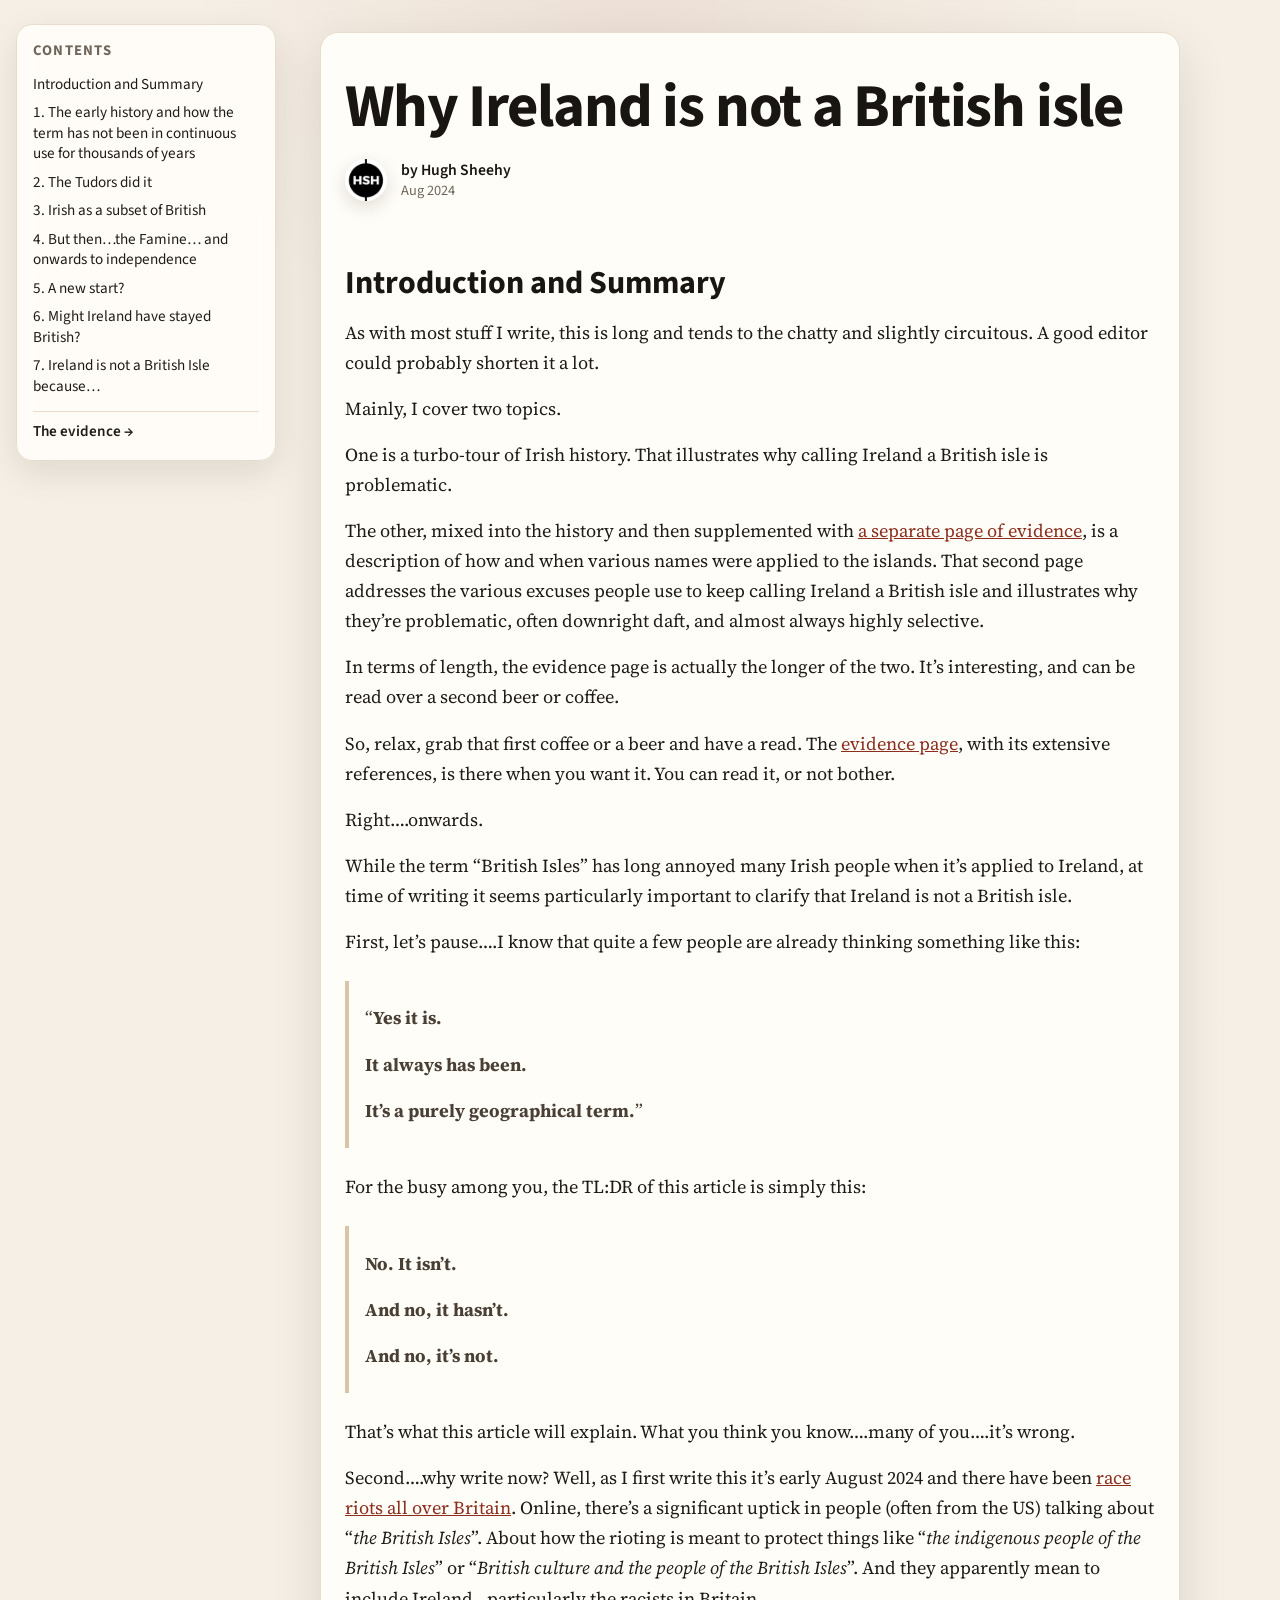
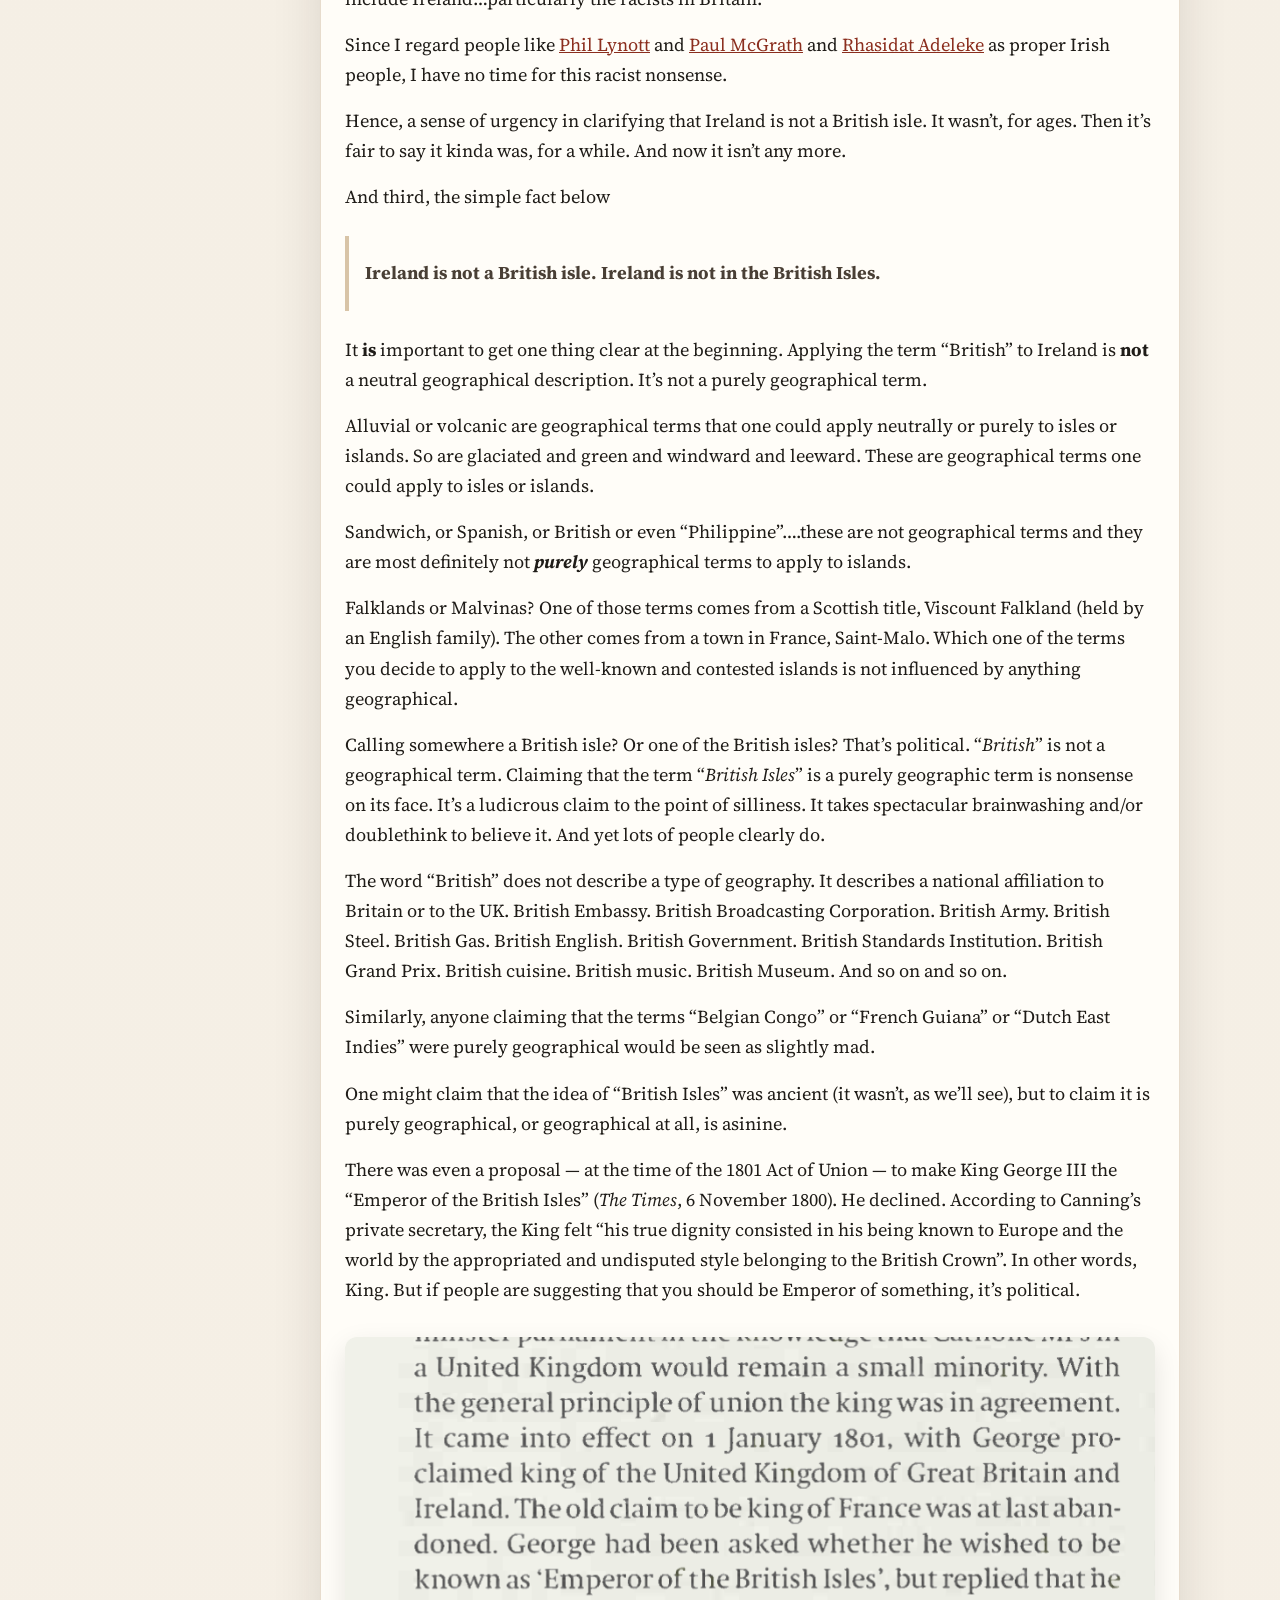
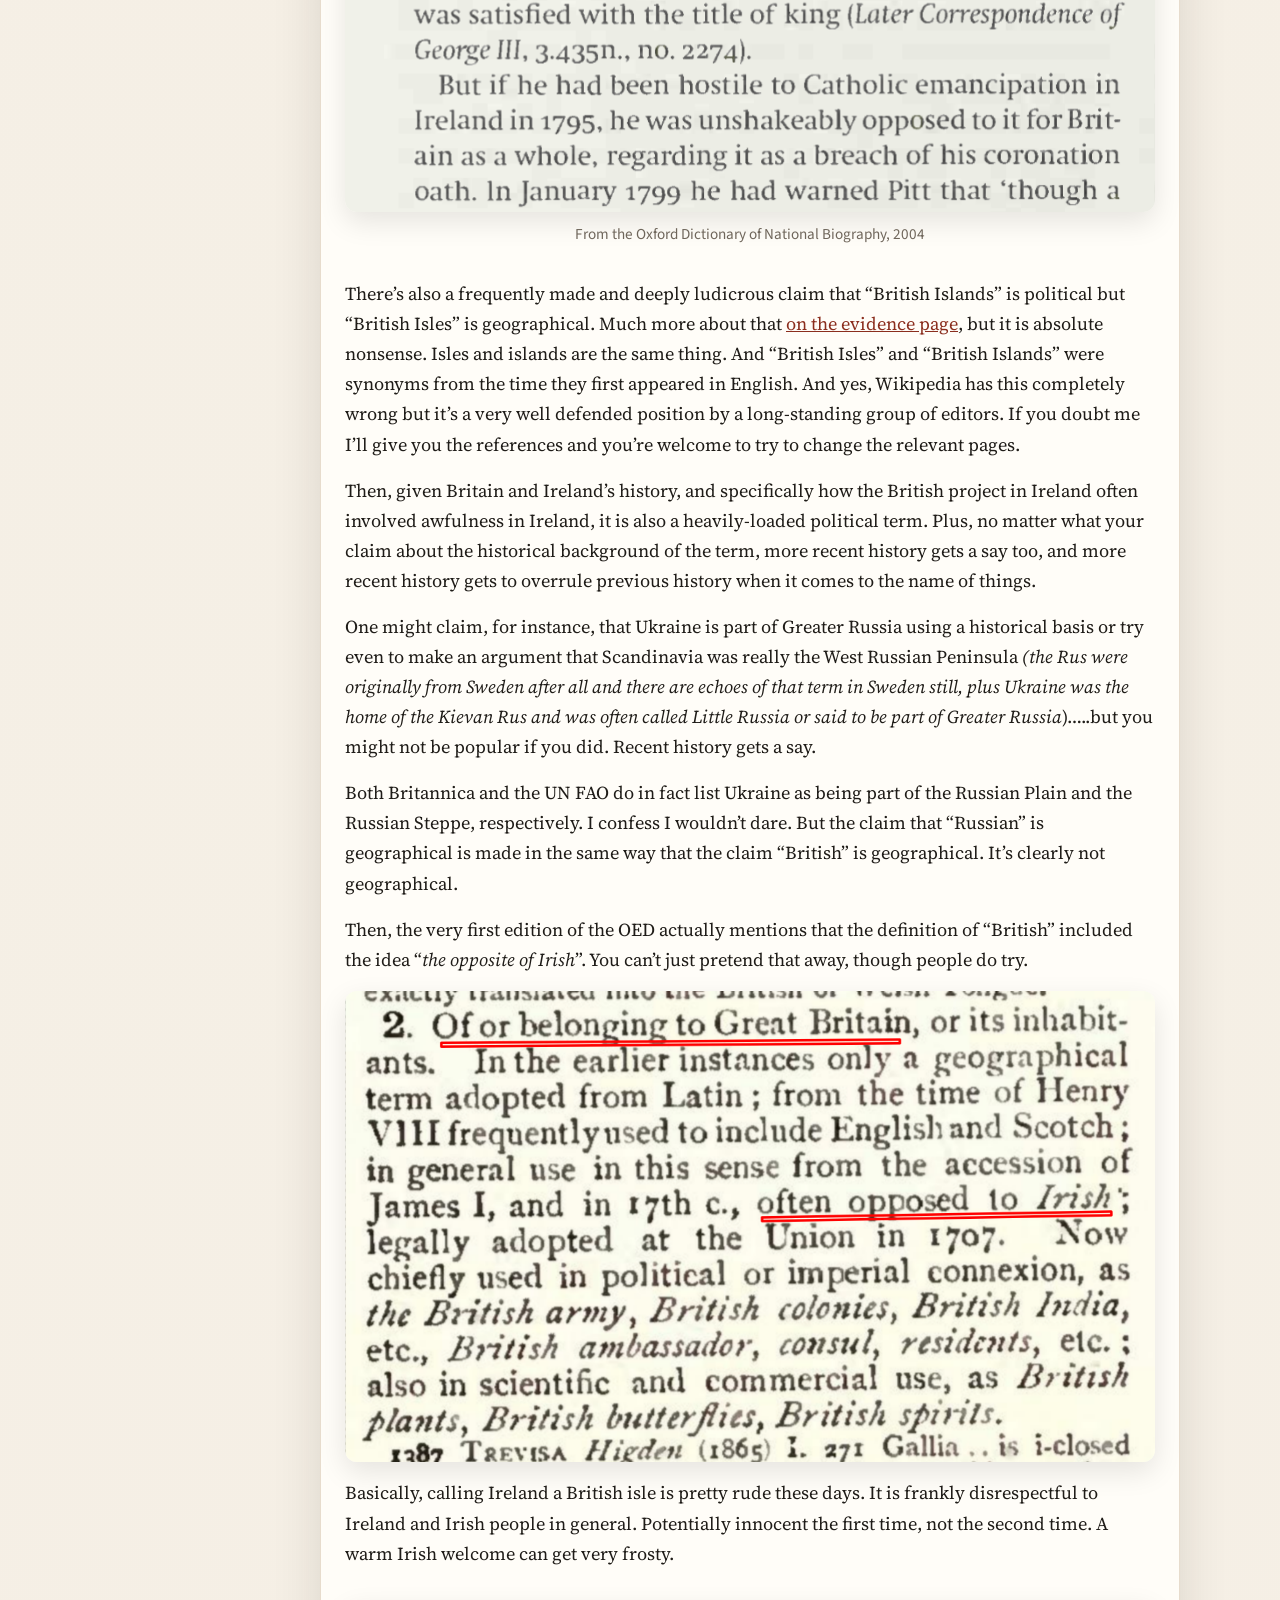
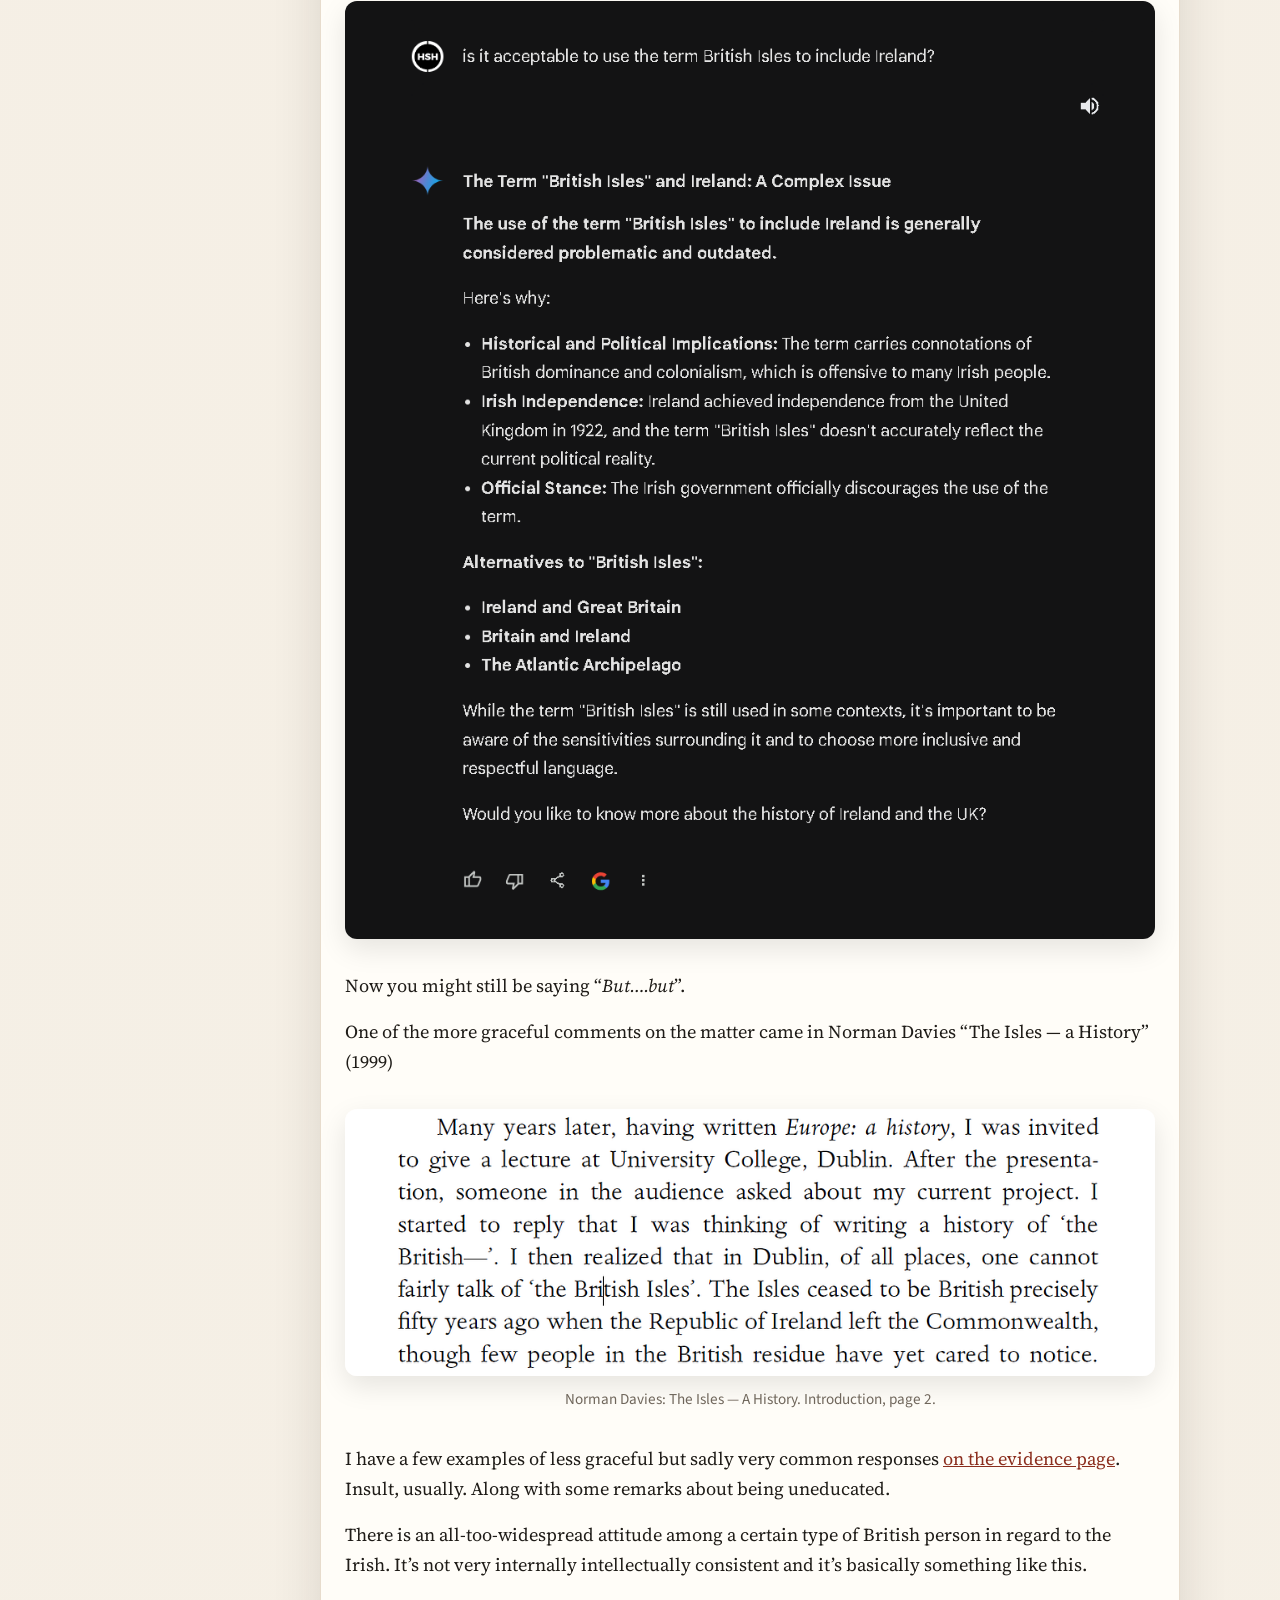
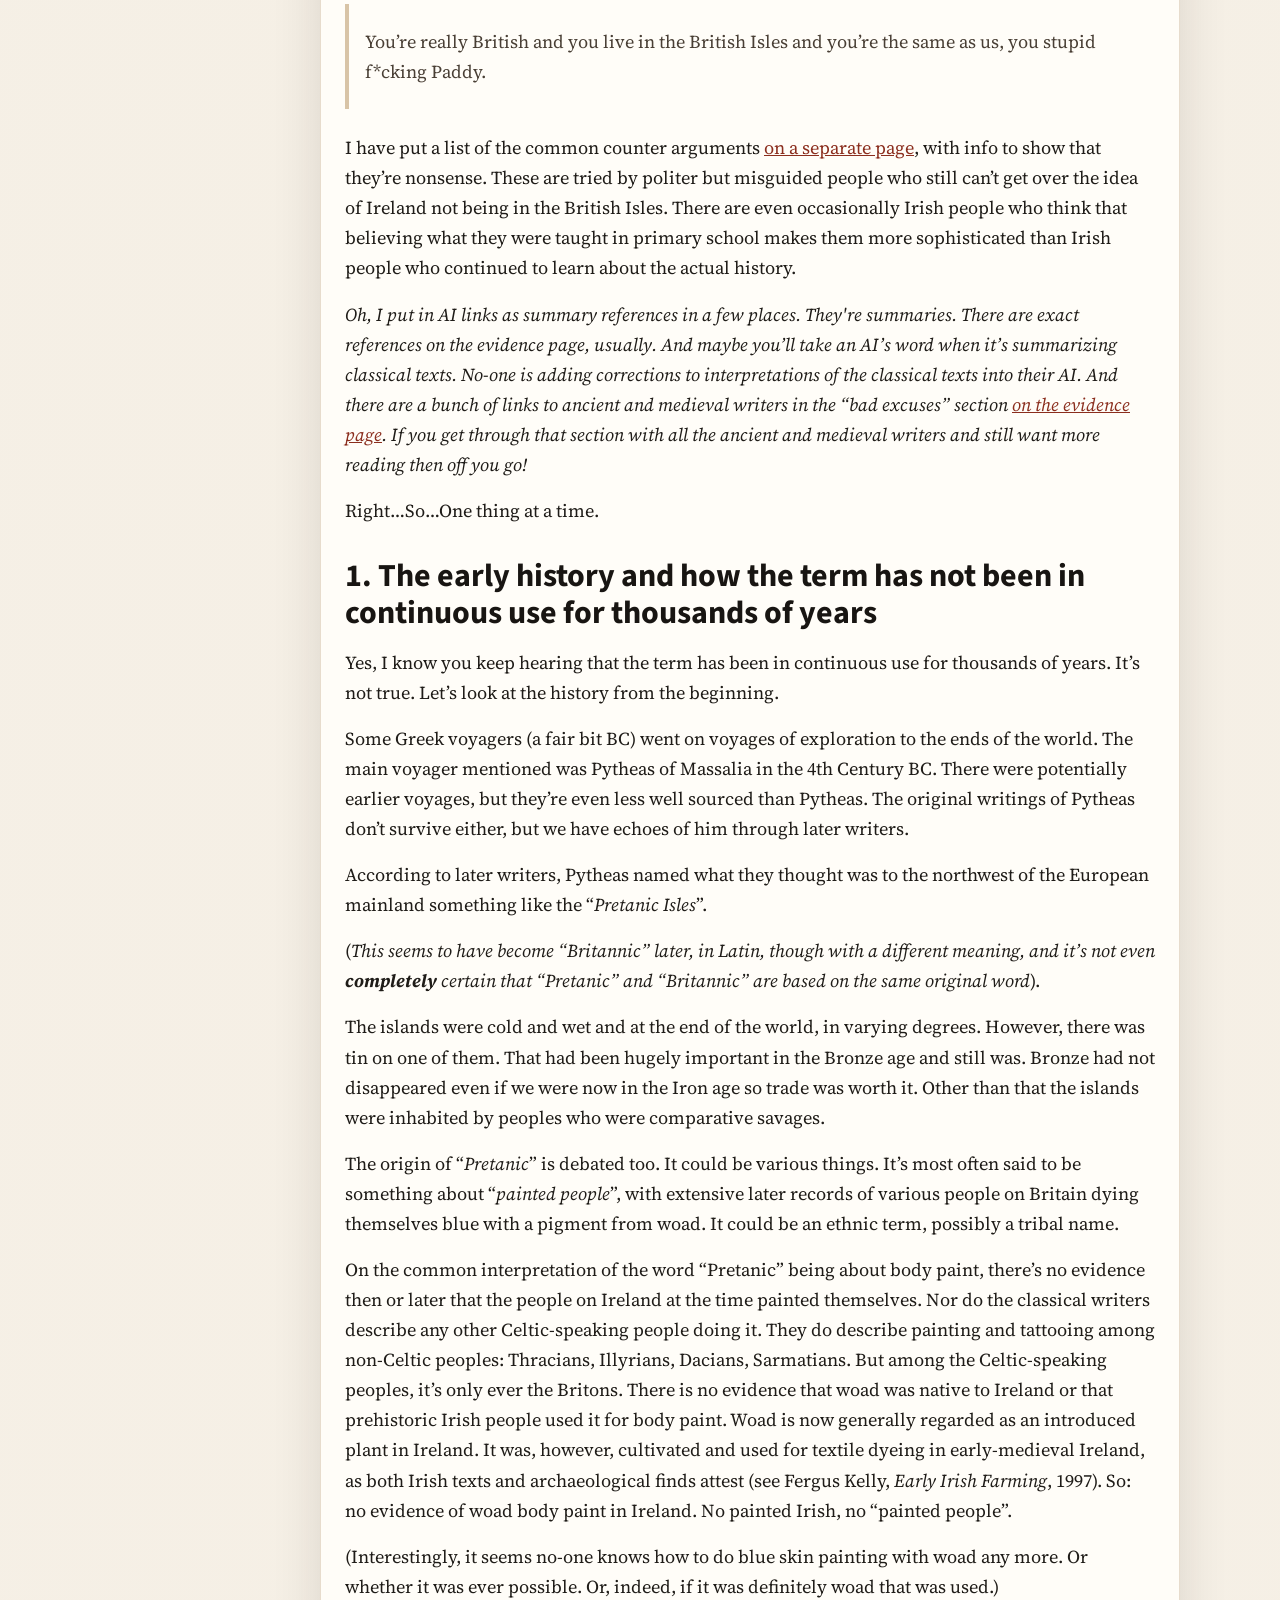
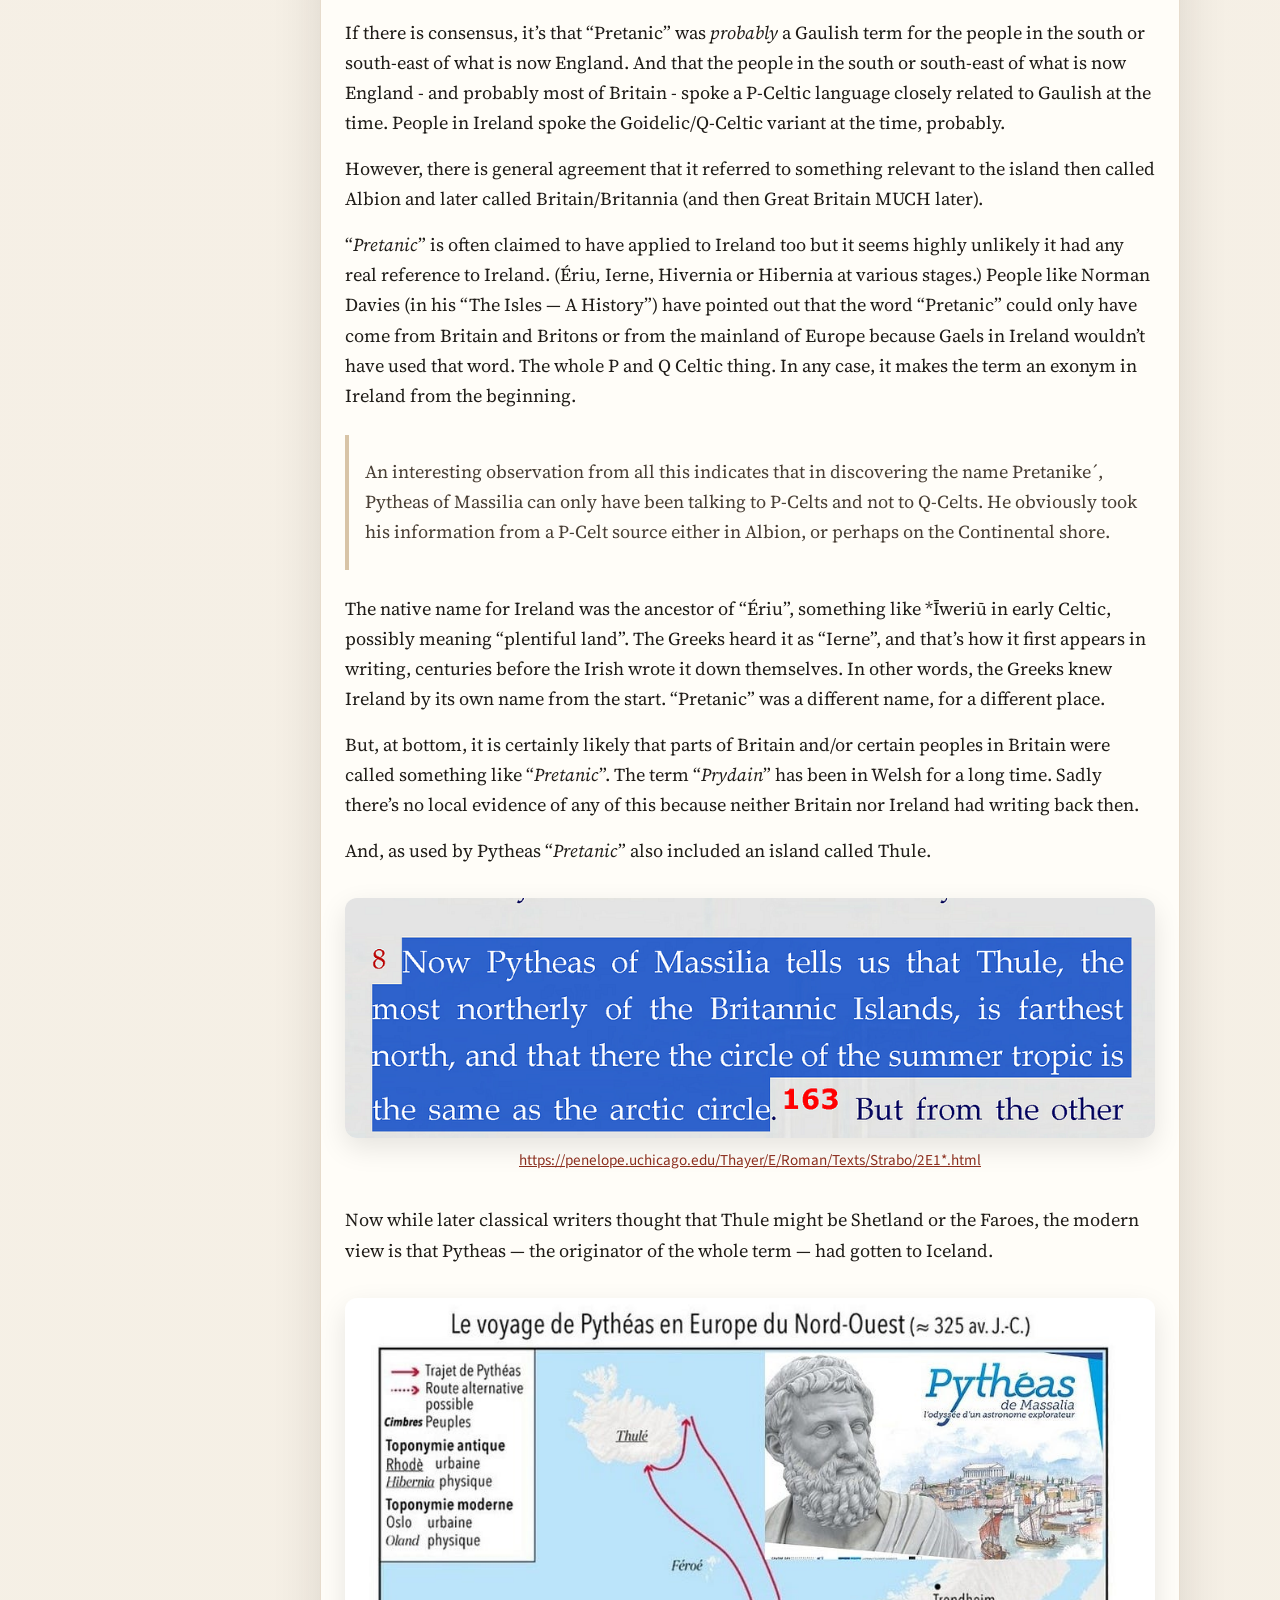
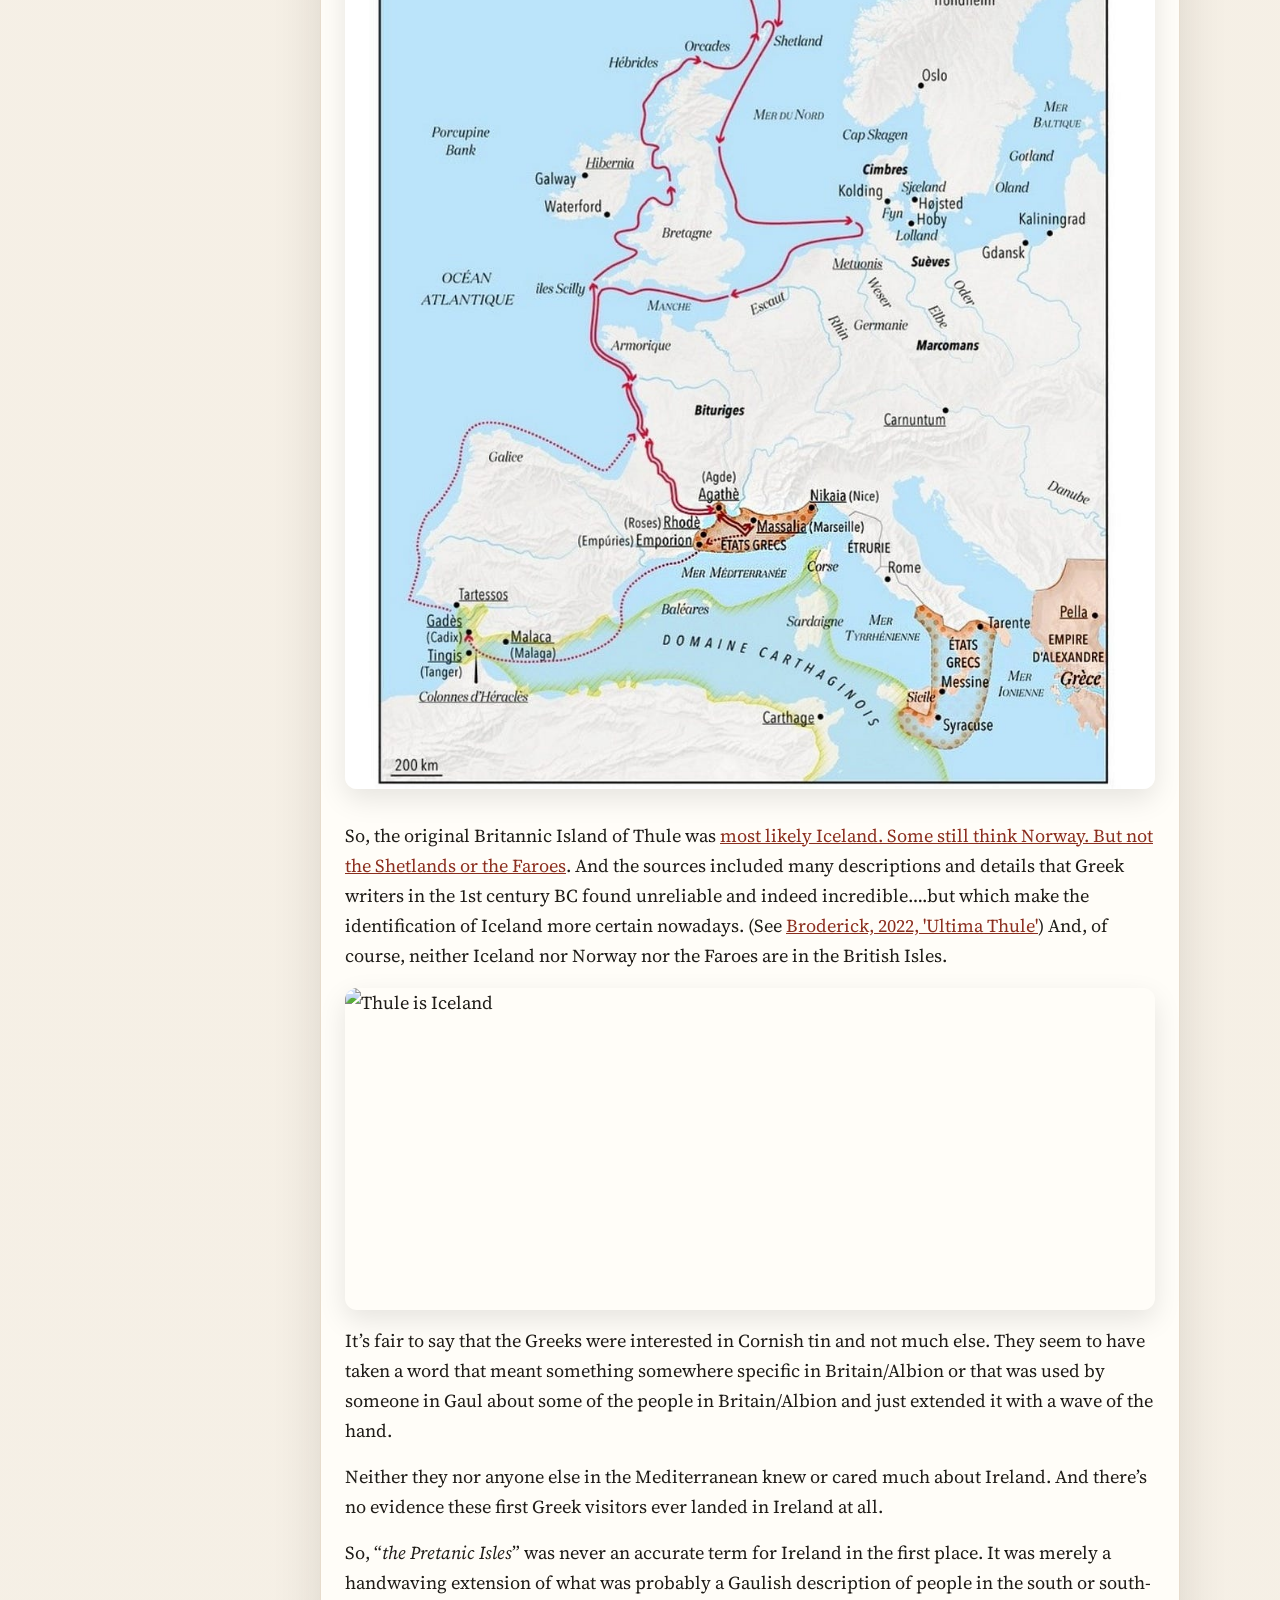
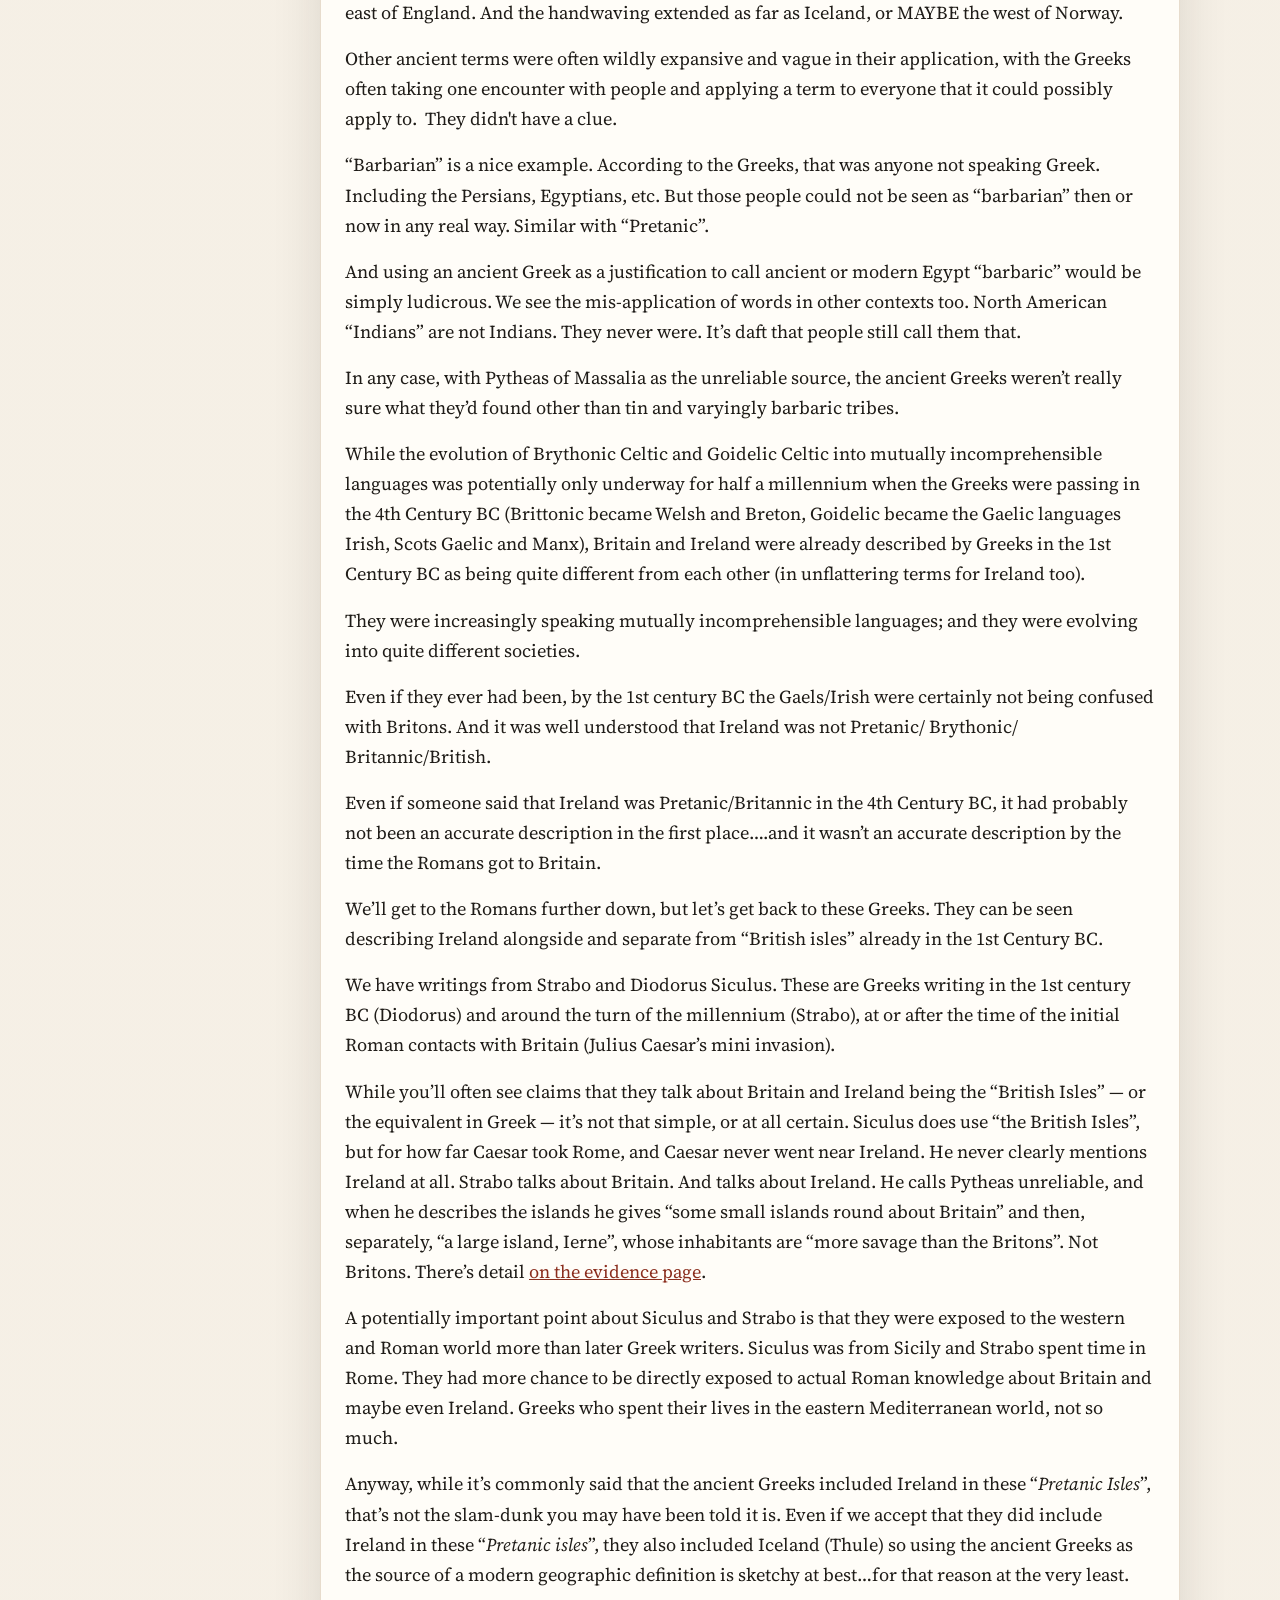
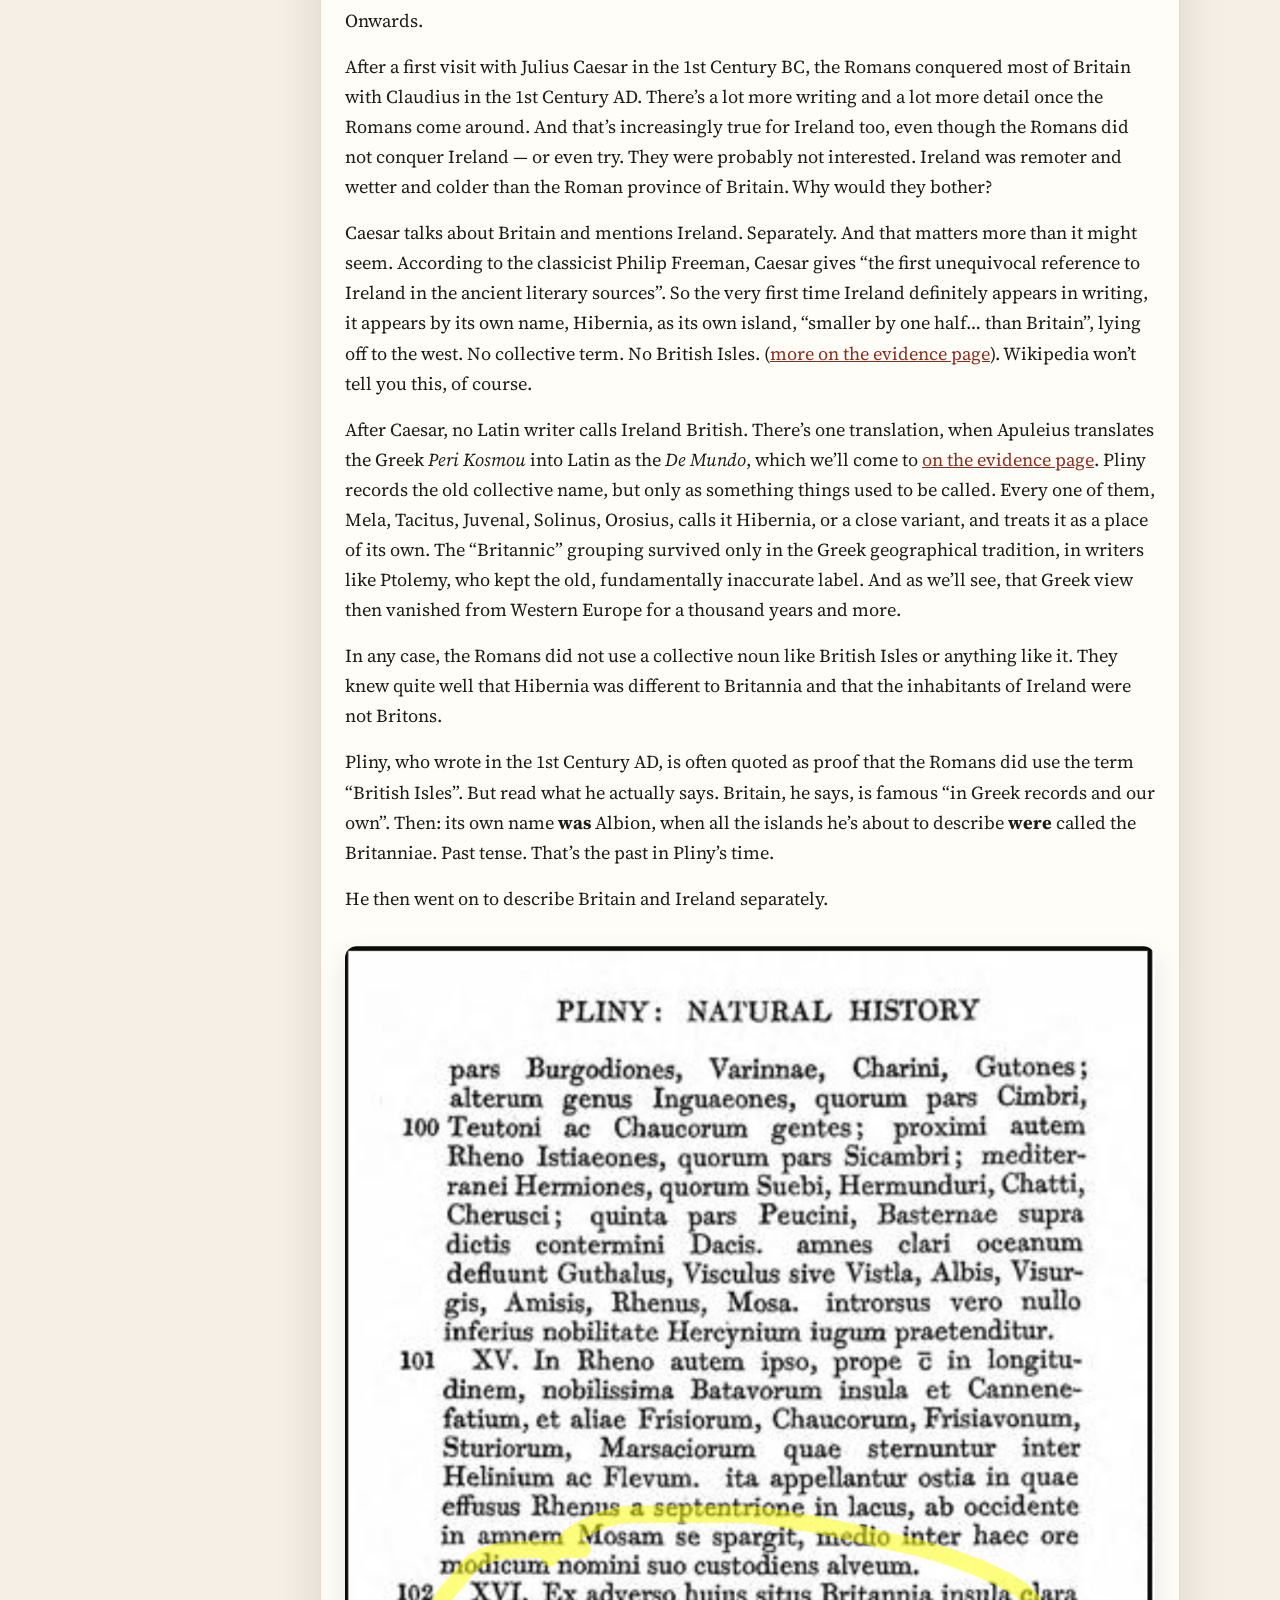
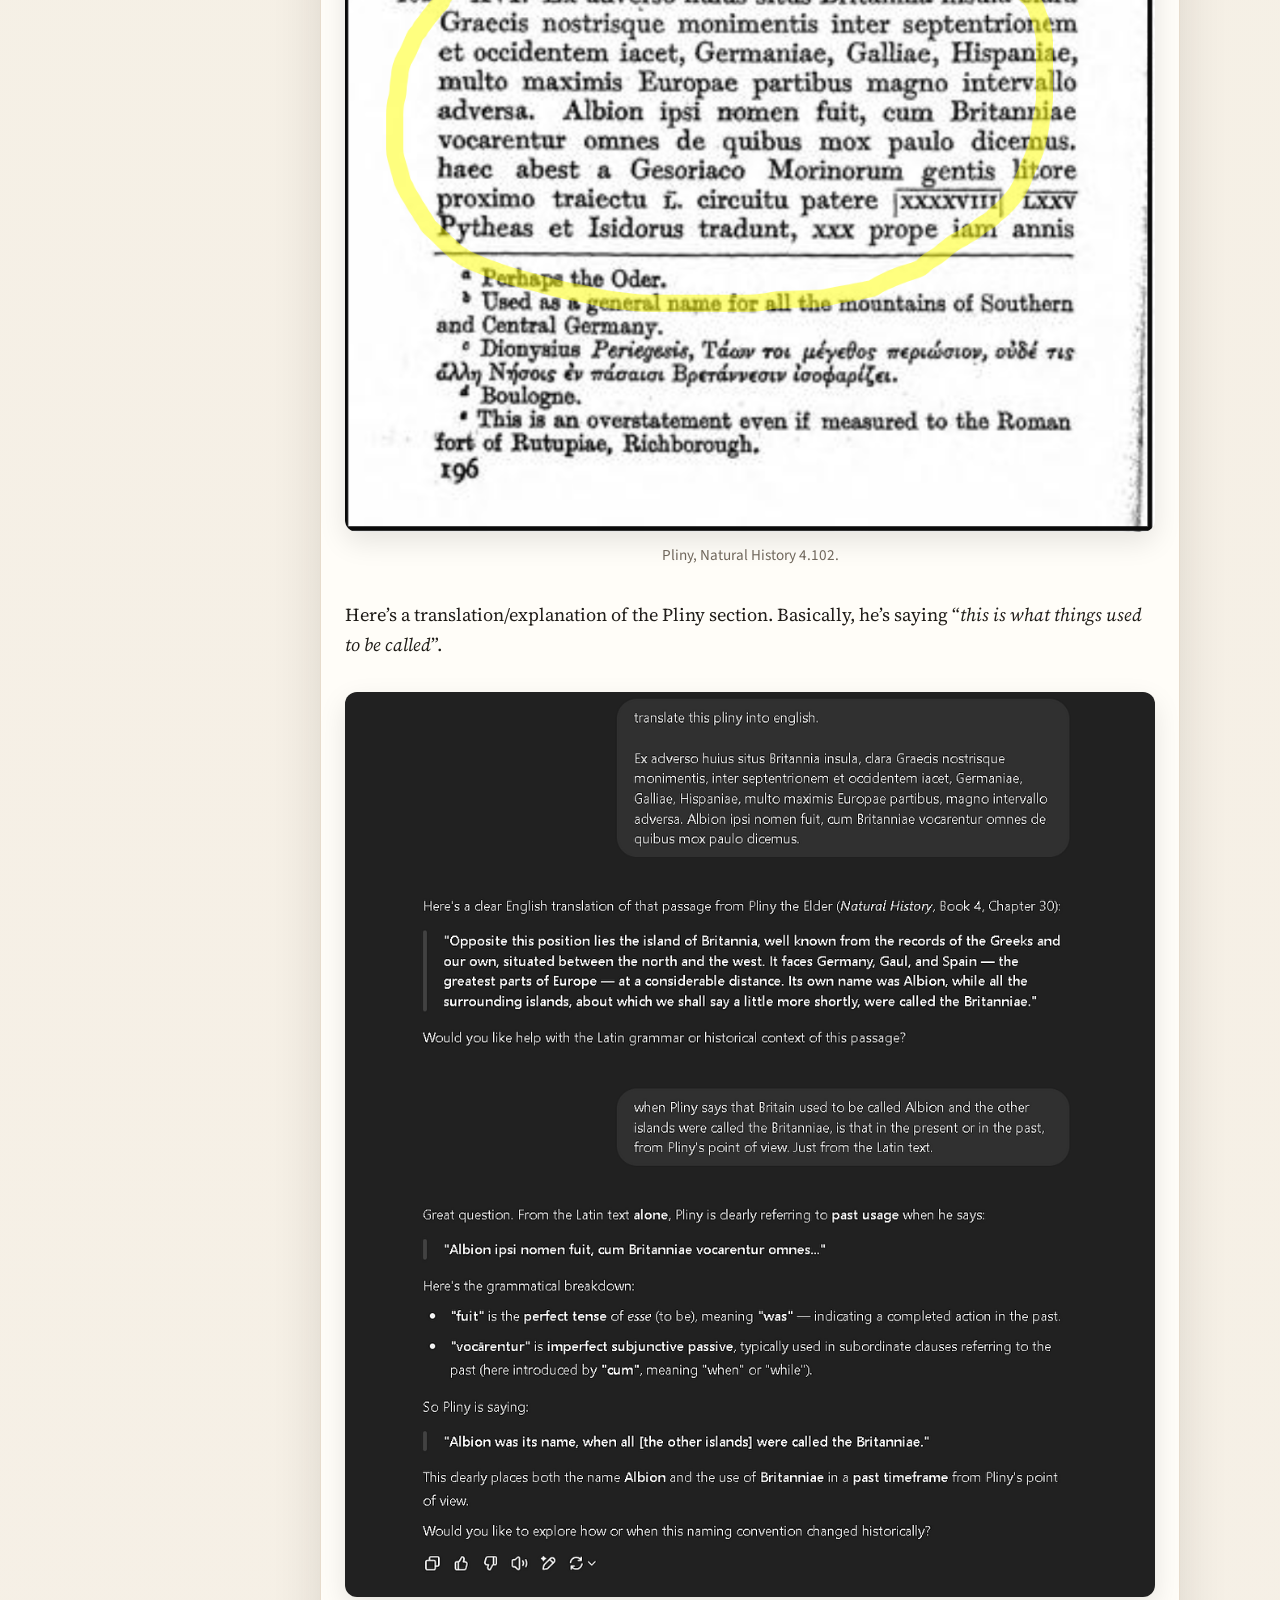
==== commit dccbe0df: "Punctuation: curly quotes, stray spaces, missing bracket and full stop" ====
--- a/british-isles/index.html
+++ b/british-isles/index.html
@@ -77,7 +77,7 @@
 <p>So, relax, grab that first coffee or a beer and have a read. The <a href="evidence/">evidence page</a>, with its extensive references, is there when you want it. You can read it, or not bother.</p>
 <p>Right….onwards.</p>
 <p>While the term “British Isles” has long annoyed many Irish people when it’s applied to Ireland, at time of writing it seems particularly important to clarify that Ireland is not a British isle.</p>
-<p>First, let’s pause….I know that quite a few people are already thinking something like this;</p>
+<p>First, let’s pause….I know that quite a few people are already thinking something like this:</p>
 <blockquote>
 <p>“<strong>Yes it is.</strong></p>
 <p><strong>It always has been.</strong></p>
@@ -109,11 +109,11 @@
 <figure class="figure"><img src="./assets/from-the-oxford-dictionary-of-national-biography-2004.png" alt="Oxford Dictionary of National Biography, on George III: “George had been asked whether he wished to be known as ‘Emperor of the British Isles’, but replied that he was satisfied with the title of king.”" loading="lazy" class="zoomable" width="655" height="384">
 <figcaption>From the Oxford Dictionary of National Biography, 2004</figcaption>
 </figure>
-<p>There’s also a frequently made and deeply ludicrous claim that “British Islands” is political but “British Isles” is geographical. Much more about that <a href="evidence/#5-ireland-is-in-the-british-isles-but-it-s-not-in-the-british-islands">on the evidence page</a>, but it is absolute nonsense. Isles and islands are the same thing. And "British Isles" and "British Islands" were synonyms from the time they first appeared in English. And yes, Wikipedia has this completely wrong but it’s a very well defended position by a long-standing group of editors. If you doubt me I’ll give you the references and you’re welcome to try to change the relevant pages.&nbsp;</p>
+<p>There’s also a frequently made and deeply ludicrous claim that “British Islands” is political but “British Isles” is geographical. Much more about that <a href="evidence/#5-ireland-is-in-the-british-isles-but-it-s-not-in-the-british-islands">on the evidence page</a>, but it is absolute nonsense. Isles and islands are the same thing. And “British Isles” and “British Islands” were synonyms from the time they first appeared in English. And yes, Wikipedia has this completely wrong but it’s a very well defended position by a long-standing group of editors. If you doubt me I’ll give you the references and you’re welcome to try to change the relevant pages.&nbsp;</p>
 <p>Then, given Britain and Ireland’s history, and specifically how the British project in Ireland often involved awfulness in Ireland, it is also a heavily-loaded political term. Plus, no matter what your claim about the historical background of the term, more recent history gets a say too, and more recent history gets to overrule previous history when it comes to the name of things.</p>
 <p>One might claim, for instance, that Ukraine is part of Greater Russia using a historical basis or try even to make an argument that Scandinavia was really the West Russian Peninsula <em>(the Rus were originally from Sweden after all and there are echoes of that term in Sweden still, plus Ukraine was the home of the Kievan Rus and was often called Little Russia or said to be part of Greater Russia</em>)…..but you might not be popular if you did. Recent history gets a say.</p>
-<p>Both Britannica and the UN FAO do in fact list Ukraine as being part of the Russian Plain and the Russian Steppe, respectively. I confess I wouldn't dare. But the claim that "Russian" is geographical is made in the same way that the claim "British" is geographical. It's clearly not geographical.&nbsp;</p>
-<p>Then, the very first edition of the OED actually mentions that the definition of "British" included the idea "<em>the opposite of Irish</em>". You can't just pretend that away, though people do try.&nbsp;</p>
+<p>Both Britannica and the UN FAO do in fact list Ukraine as being part of the Russian Plain and the Russian Steppe, respectively. I confess I wouldn’t dare. But the claim that “Russian” is geographical is made in the same way that the claim “British” is geographical. It’s clearly not geographical.&nbsp;</p>
+<p>Then, the very first edition of the OED actually mentions that the definition of “British” included the idea “<em>the opposite of Irish</em>”. You can’t just pretend that away, though people do try.&nbsp;</p>
 <p><img src="./assets/oed.png" alt="The first OED's definition of &quot;British&quot;" width="546" height="318"></p>
 <p>Basically, calling Ireland a British isle is pretty rude these days. It is frankly disrespectful to Ireland and Irish people in general. Potentially innocent the first time, not the second time. A warm Irish welcome can get very frosty.</p>
 <figure class="figure"><img src="./assets/1_eR4DtvZd7AM9orzGa02_tA.png" alt="Gemini answer to “Is it acceptable to use the term British Isles to include Ireland?”: its use “is generally considered problematic and outdated”, because of its colonial connotations, Irish independence, and the Irish government’s official discouragement of the term. Suggests “Britain and Ireland” instead." loading="lazy" class="zoomable" width="634" height="734"></figure>
@@ -139,9 +139,9 @@
 <p>The origin of “<em>Pretanic</em>” is debated too. It could be various things. It’s most often said to be something about “<em>painted people</em>”, with extensive later records of various people on Britain dying themselves blue with a pigment from woad. It could be an ethnic term, possibly a tribal name.</p>
 <p>On the common interpretation of the word “Pretanic” being about body paint, there’s no evidence then or later that the people on Ireland at the time painted themselves. Nor do the classical writers describe any other Celtic-speaking people doing it. They do describe painting and tattooing among non-Celtic peoples: Thracians, Illyrians, Dacians, Sarmatians. But among the Celtic-speaking peoples, it’s only ever the Britons. There is no evidence that woad was native to Ireland or that prehistoric Irish people used it for body paint. Woad is now generally regarded as an introduced plant in Ireland. It was, however, cultivated and used for textile dyeing in early-medieval Ireland, as both Irish texts and archaeological finds attest (see Fergus Kelly, <em>Early Irish Farming</em>, 1997). So: no evidence of woad body paint in Ireland. No painted Irish, no “painted people”.</p>
 <p>(Interestingly, it seems no-one knows how to do blue skin painting with woad any more. Or whether it was ever possible. Or, indeed, if it was definitely woad that was used.)</p>
-<p>If there is consensus, it's that "Pretanic" was&nbsp;<em>probably </em>a Gaulish term for the people in the south or south-east of what is now England. And that the people in the south or south-east of what is now England - and probably most of Britain - spoke a P-Celtic language closely related to Gaulish at the time. People in Ireland spoke the Goidelic/Q-Celtic variant at the time, probably.&nbsp;</p>
+<p>If there is consensus, it’s that “Pretanic” was&nbsp;<em>probably </em>a Gaulish term for the people in the south or south-east of what is now England. And that the people in the south or south-east of what is now England - and probably most of Britain - spoke a P-Celtic language closely related to Gaulish at the time. People in Ireland spoke the Goidelic/Q-Celtic variant at the time, probably.&nbsp;</p>
 <p>However, there is general agreement that it referred to something relevant to the island then called Albion and later called Britain/Britannia (and then Great Britain MUCH later).</p>
-<p>“<em>Pretanic</em>” is often claimed to have applied to Ireland too but it seems highly unlikely it had any real reference to Ireland. (Ériu<em>, </em>Ierne, Hivernia or Hibernia at various stages.) People like Norman Davies (in his “The Isles — A History” have pointed out that the word “Pretanic” could only have come from Britain and Britons or from the mainland of Europe because Gaels in Ireland wouldn’t have used that word. The whole P and Q Celtic thing. In any case, it makes the term an exonym in Ireland from the beginning.</p>
+<p>“<em>Pretanic</em>” is often claimed to have applied to Ireland too but it seems highly unlikely it had any real reference to Ireland. (Ériu<em>, </em>Ierne, Hivernia or Hibernia at various stages.) People like Norman Davies (in his “The Isles — A History”) have pointed out that the word “Pretanic” could only have come from Britain and Britons or from the mainland of Europe because Gaels in Ireland wouldn’t have used that word. The whole P and Q Celtic thing. In any case, it makes the term an exonym in Ireland from the beginning.</p>
 <blockquote>
 <p>An interesting observation from all this indicates that in discovering the name Pretanike´, Pytheas of Massilia can only have been talking to P-Celts and not to Q-Celts. He obviously took his information from a P-Celt source either in Albion, or perhaps on the Continental shore.</p>
 </blockquote>
@@ -284,7 +284,7 @@
 </figure>
 <p>Here’s <a href="https://chatgpt.com/share/d4cb3106-f425-4986-97da-41e34c54f6fa" rel="noopener noreferrer" target="_blank">another summary</a> of where and why the terms originated. And <a href="https://g.co/gemini/share/ea9f331e7250" rel="noopener noreferrer" target="_blank">another</a>. Again, one thing people complain about with AIs is that they read. Yes. They read.</p>
 <p>Or there are people who <a href="https://theconversation.com/a-genealogy-of-the-term-british-reveals-its-imperial-history-and-a-brexit-paradox-108317" rel="noopener noreferrer" target="_blank">write about the evolution of the term “British”</a> and conclude things like this….</p>
-<p>“<em>In the 17th century, being British only had meaning as a </em> <a href="https://books.google.de/books/about/The_Ideological_Origins_of_the_British_E.html?id=PkuozOfNnKkC&amp;redir_esc=y" rel="noopener noreferrer" target="_blank"><em>colonial identity</em></a> <em>, when it was used to denote the projection of English and Scottish interests overseas</em>.”</p>
+<p>“<em>In the 17th century, being British only had meaning as a </em> <a href="https://books.google.de/books/about/The_Ideological_Origins_of_the_British_E.html?id=PkuozOfNnKkC&amp;redir_esc=y" rel="noopener noreferrer" target="_blank"><em>colonial identity</em></a><em>, when it was used to denote the projection of English and Scottish interests overseas</em>.”</p>
 <p>Guess where “overseas” included.</p>
 <p>Or, also interestingly…</p>
 <p>“<em>Instead, in those </em> <a href="http://estc.bl.uk/F/IATSPMEH7JE4IDCM93YR1JID8CTB1X9CDNFDKGEN8MB57VVHRH-43214?func=file&amp;file_name=find-b&amp;local_base=BLL06" rel="noopener noreferrer" target="_blank"><em>records</em></a> <em> which still exist of material published in Great Britain and its dependencies up to 1800, the term British was mostly used in relation to Ireland in the first half of the 17th century.</em>”</p>
@@ -312,7 +312,7 @@
 <p>Then the last trace of Irish political independence — which was only nominal anyway — was eliminated with the Acts of Union that came into force in 1801 and The United Kingdom of Great Britain and Ireland was created.</p>
 <p>Ireland was British.</p>
 <p>Irish culture was repressed if not entirely crushed. Ireland was, indeed, arguably a British Isle. Irish had essentially become a subset of British.</p>
-<p>But still not <strong> <em>quite</em> </strong>. Even at that moment it was “The United Kingdom of Great Britain and Ireland”. Ireland still got a mention. Perhaps no more than a fig-leaf to cover the rape, but still something. I have read commentary about how it might have just been called “The Kingdom of the British Isles”, but that the odd constitutional positions of the Isle of Man and the Channel Islands militated against that. I’ll see if I can find a source. There were, as mentioned above, discussions about making King George the “Emperor of the British Isles”.</p>
+<p>But still not <strong><em>quite</em></strong>. Even at that moment it was “The United Kingdom of Great Britain and Ireland”. Ireland still got a mention. Perhaps no more than a fig-leaf to cover the rape, but still something. I have read commentary about how it might have just been called “The Kingdom of the British Isles”, but that the odd constitutional positions of the Isle of Man and the Channel Islands militated against that. I’ll see if I can find a source. There were, as mentioned above, discussions about making King George the “Emperor of the British Isles”.</p>
 <p>But, bottom line, during the 1600s and 1700s and into the 1800s, the term “The British Isles” was indeed in common use and essentially accurate use.</p>
 <h2>4. But then…the Famine… and onwards to independence</h2>
 <p>If anything, the 1800s were possibly worse in Ireland than the 1600s or the 1700s. Hard to foresee, but ultimately true.</p>
@@ -362,7 +362,7 @@
 <p>But it failed because it wasn’t really a union. It was a takeover. It was a conquest.</p>
 <p>And the conquest was persistently and repeatedly resisted. Resisted in many ways beyond all logic and sense, but people are funny like that. Possibly Irish people in particular. Something in the water.</p>
 <p>Perhaps the main reason for failure was <strong>BECAUSE</strong> it tried too hard to make Irish a subordinate subset of British.</p>
-<p>It failed because instead of making John Dee’s original propaganda idea of “The British Isles” a union of equals or at least partners, it tried to make the British Isles in a manner more akin to that described well by an ancient Briton…”They make a desert and call it peace”.</p>
+<p>It failed because instead of making John Dee’s original propaganda idea of “The British Isles” a union of equals or at least partners, it tried to make the British Isles in a manner more akin to that described well by an ancient Briton…“They make a desert and call it peace”.</p>
 <p>Perhaps that failure to incorporate instead of dominate was because the English and British governments at various times were — like most of their contemporaries — religious to the extreme. If the whole Catholic/Protestant/British/Irish thing hadn’t all been mixed in together could it have worked? Maybe. If London had thought “<em>Hold on…this religion thing is causing too much grief. We should go easy on that</em>”, could Britishness and Irishness have merged over time. It’s a moot point now.</p>
 <p>But in the end the UK failed because it allowed the famine. It failed because instead of welcoming Home Rule and the prospect of peaceful alliance and democratic change, it persistently refused to allow any change in Ireland and it persistently drove up tensions in Ireland until we had the UVF in the north and the Volunteers in the rest of the country.</p>
 <p>It failed because it executed the leaders of 1916, alienating a population that had until then opposed the leaders of 1916. It failed because it underestimated the Irish led by Collins and de Valera and the rest.</p>
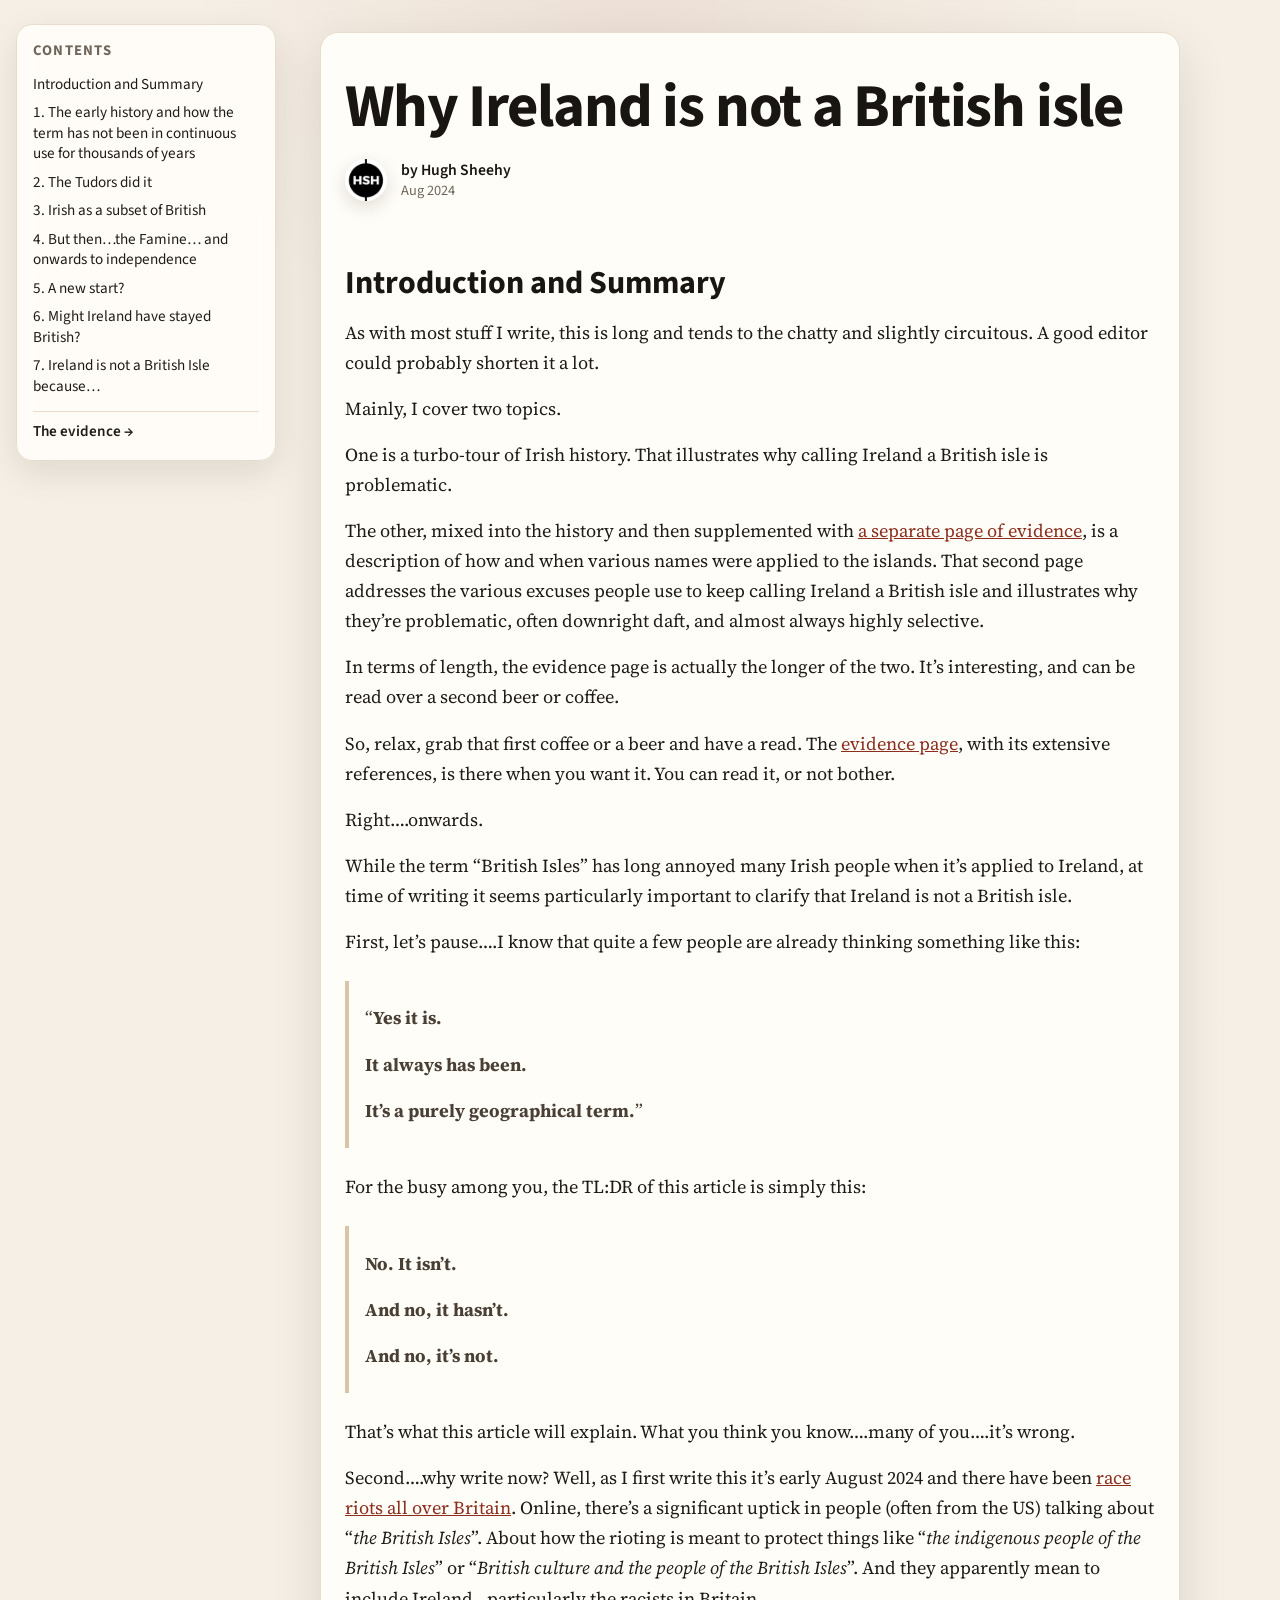
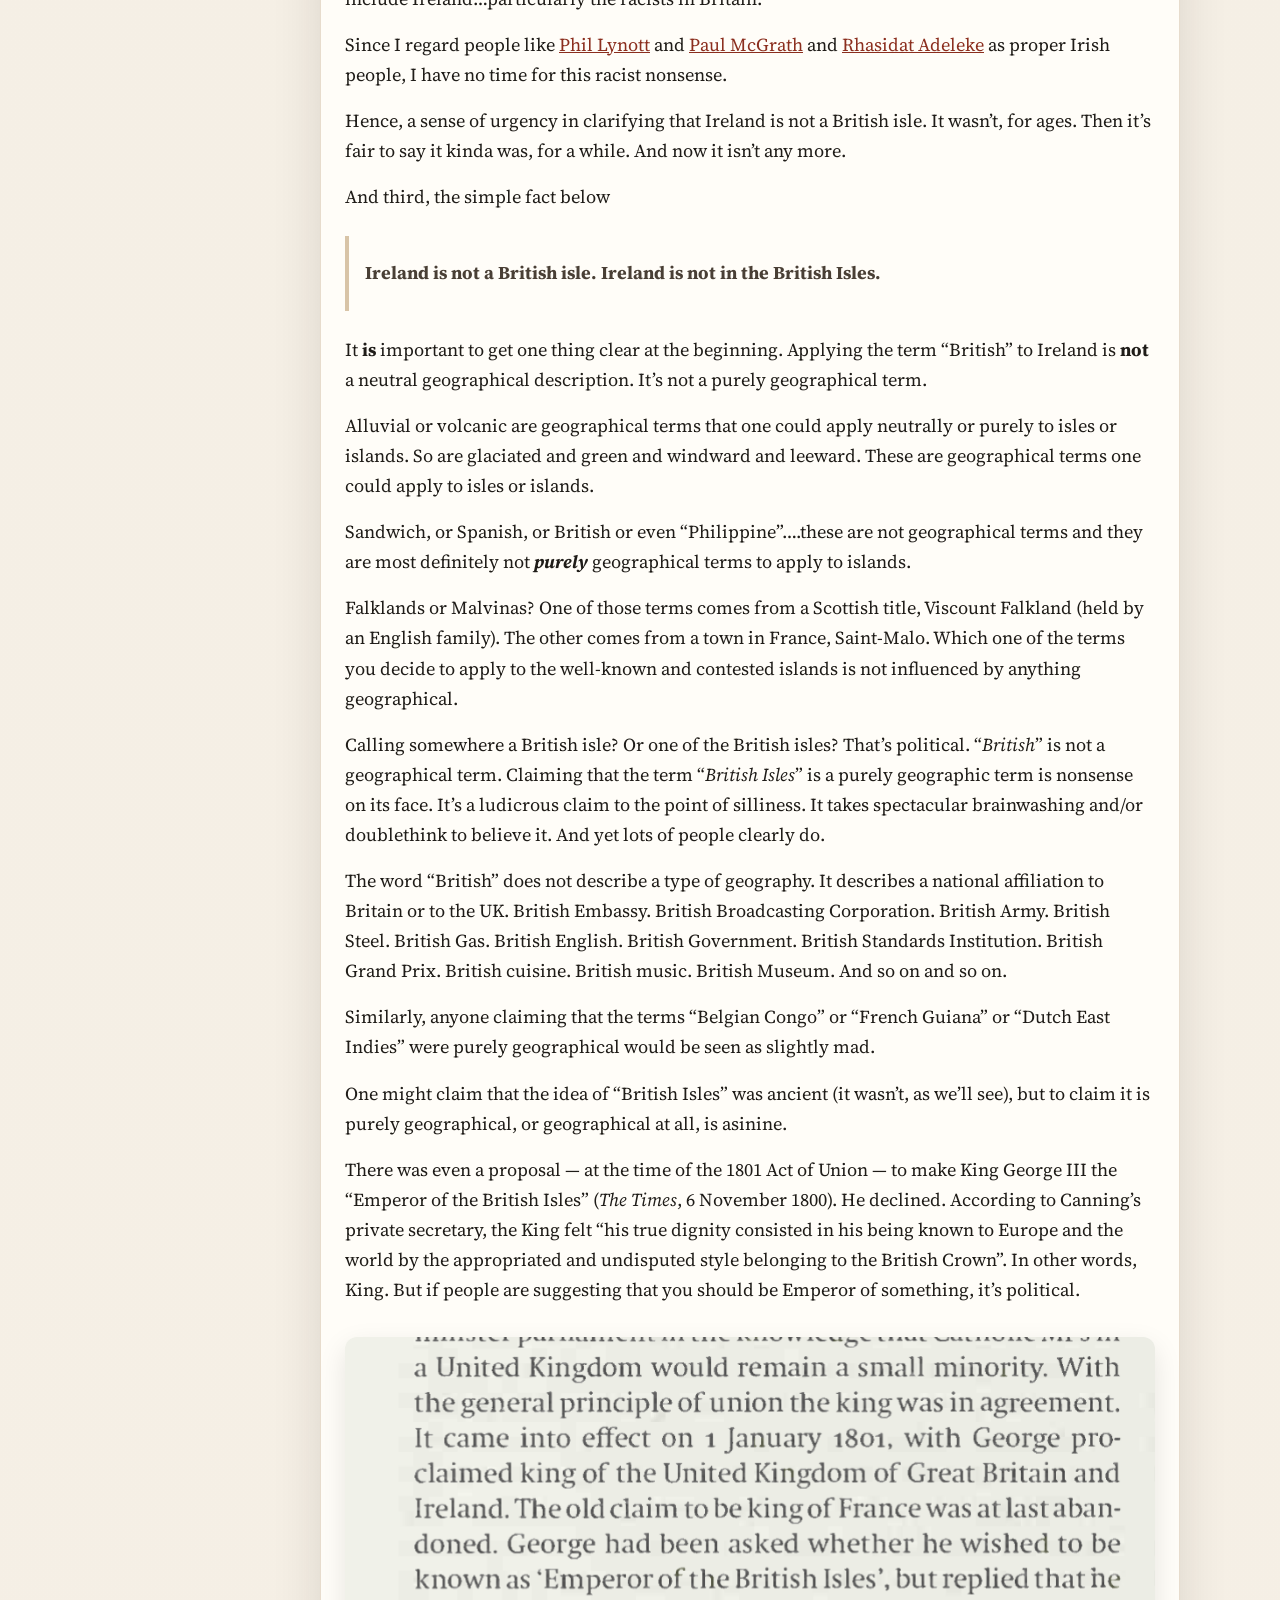
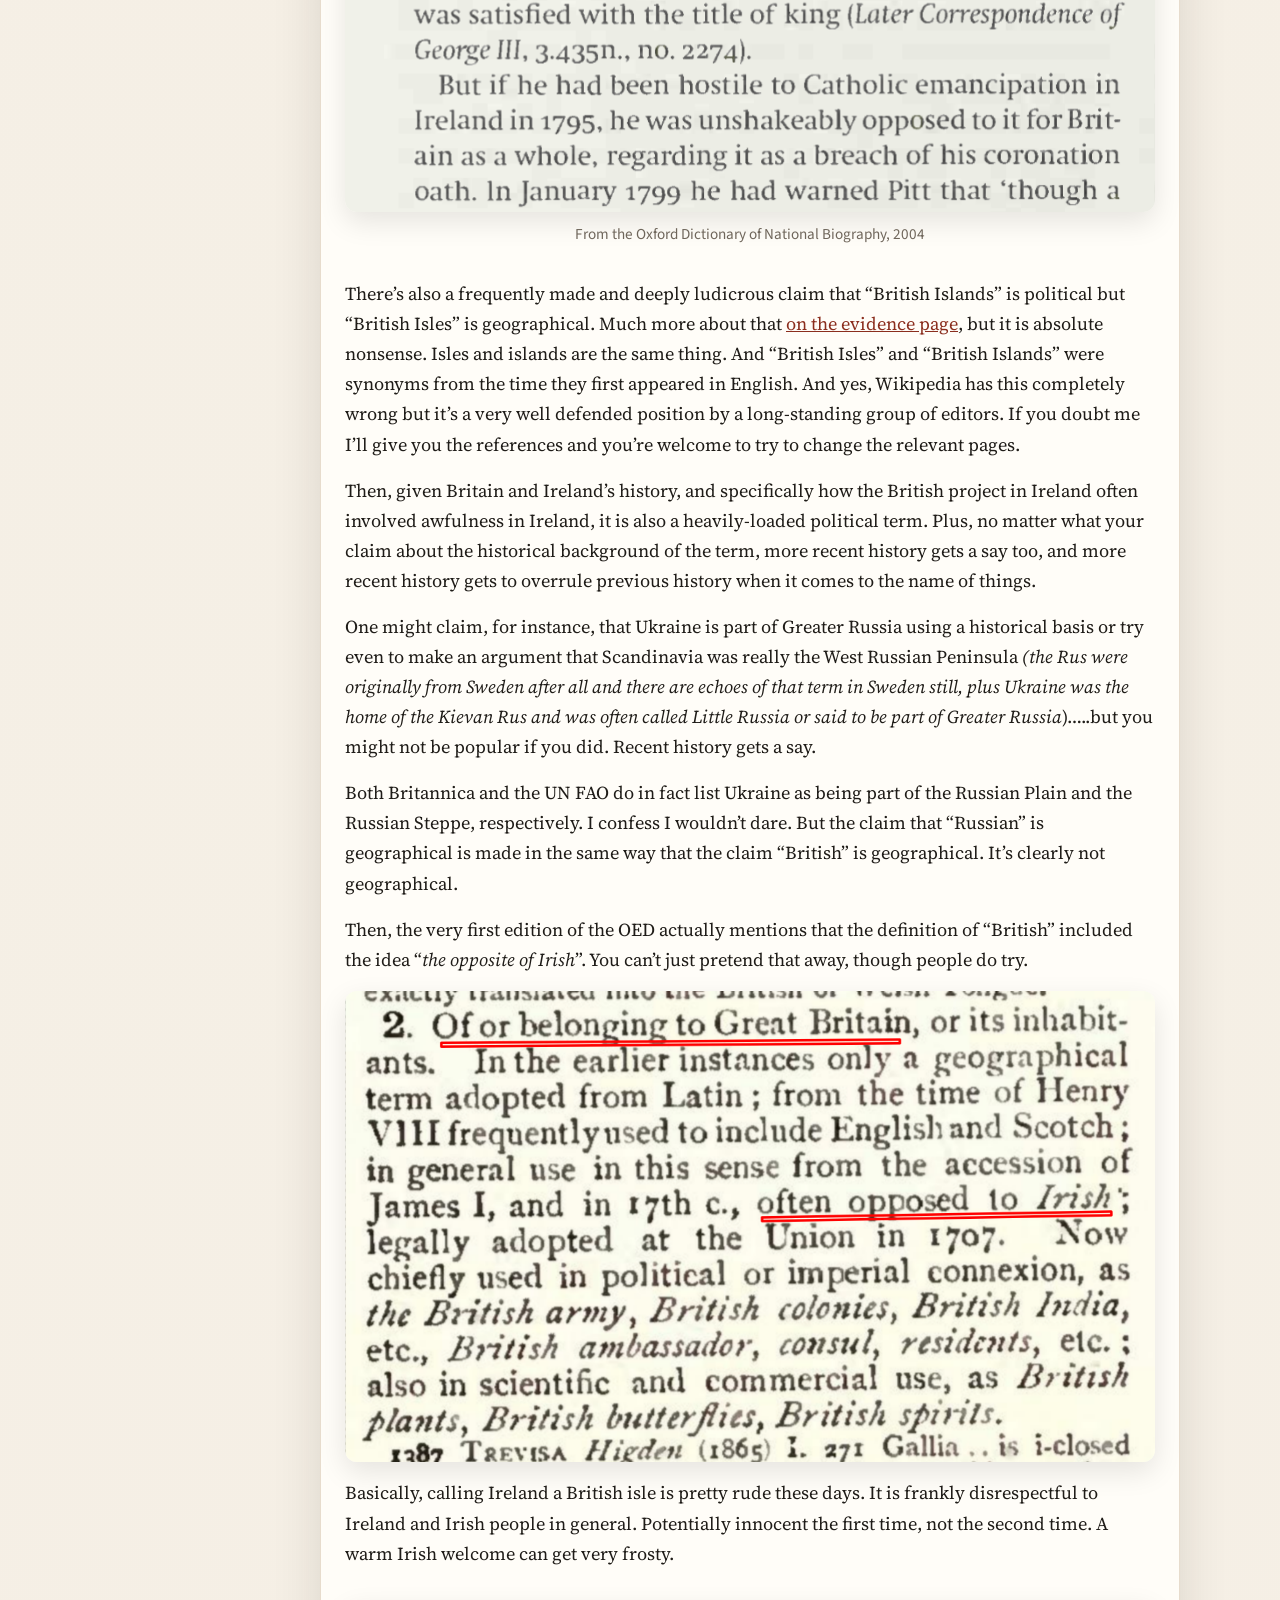
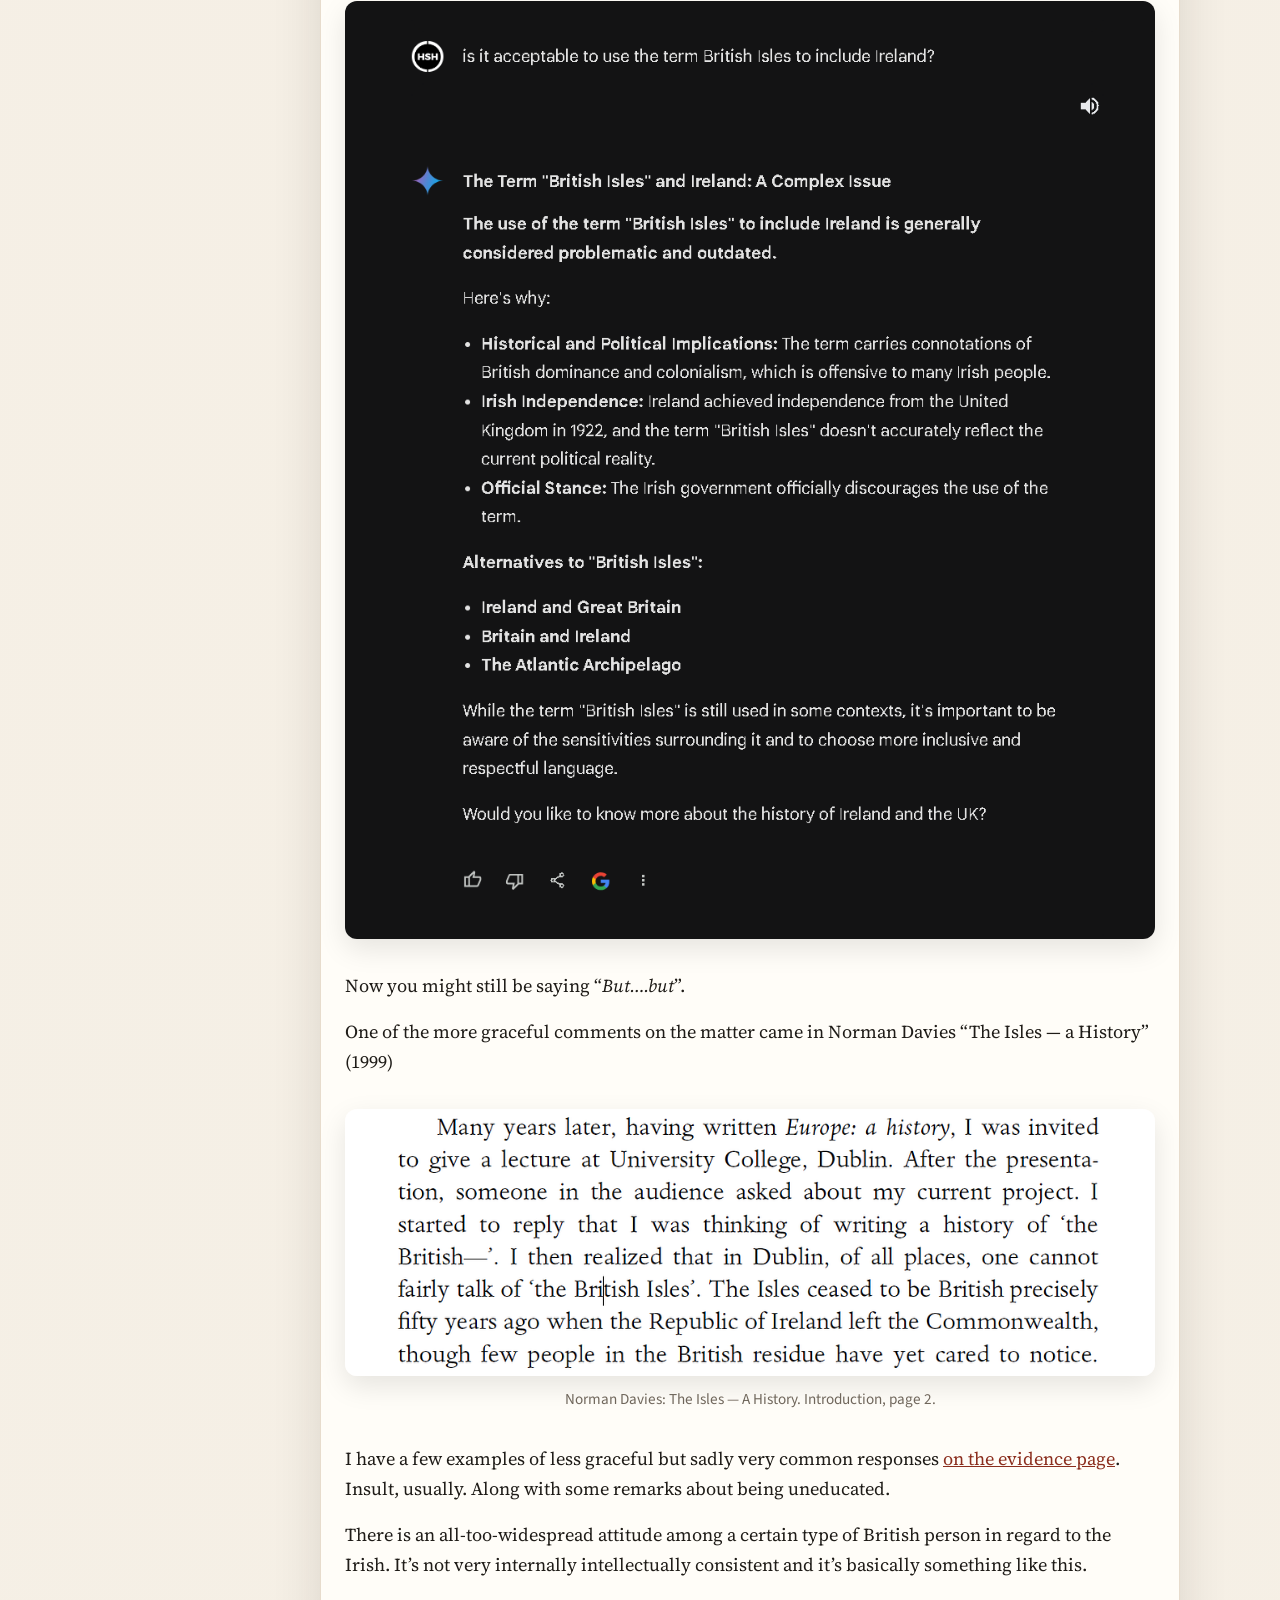
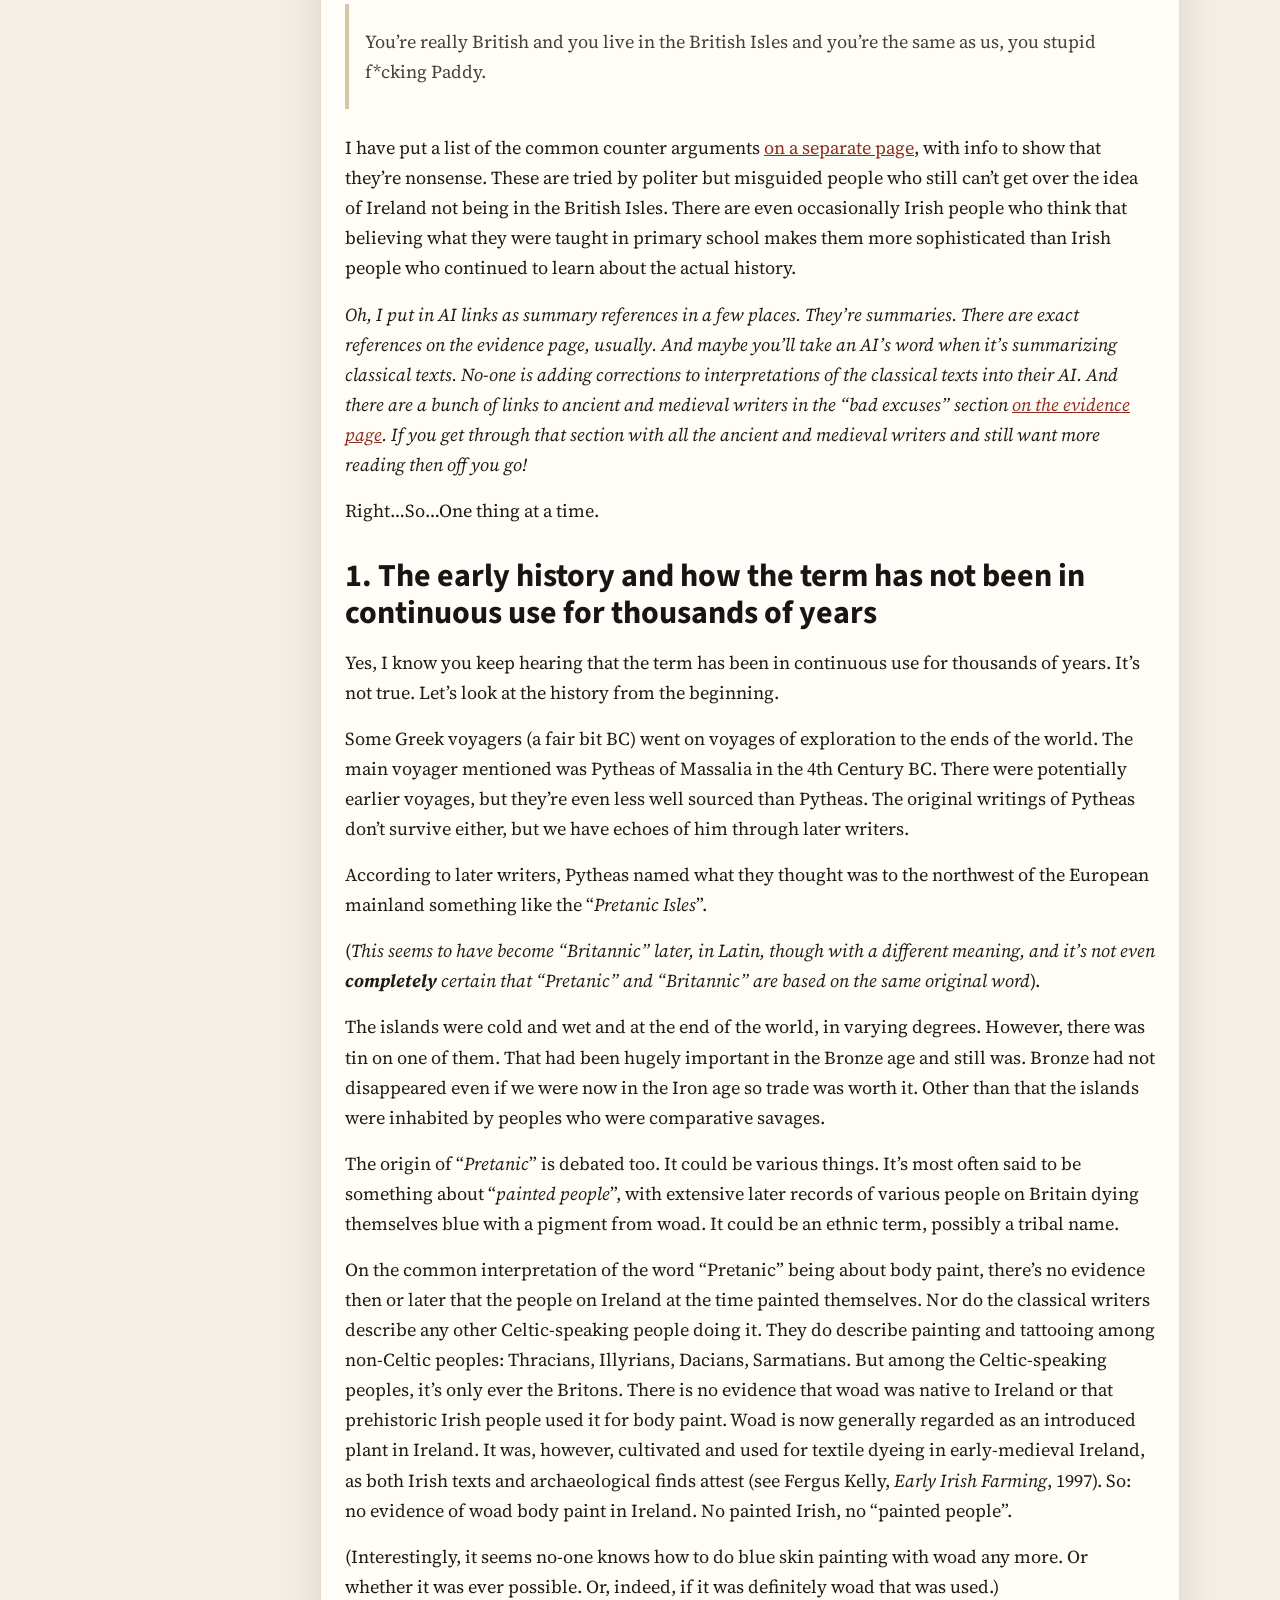
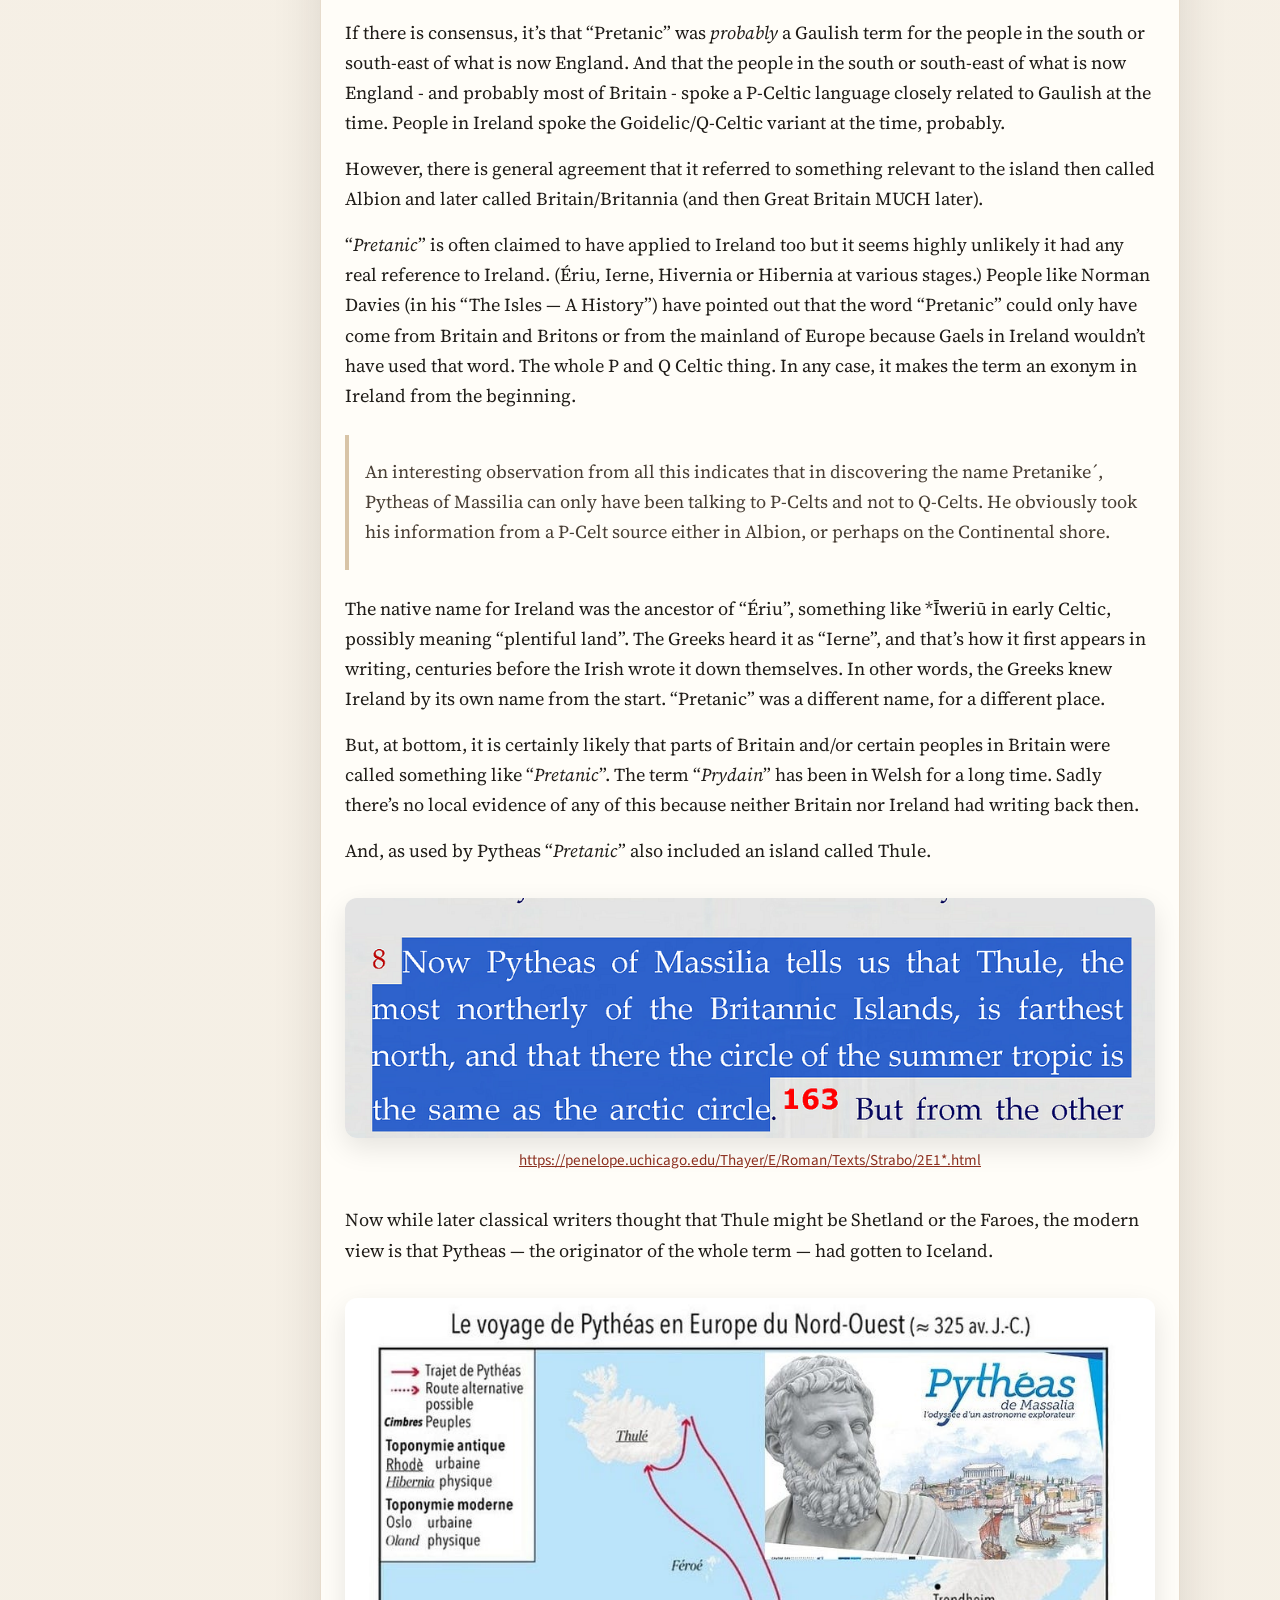
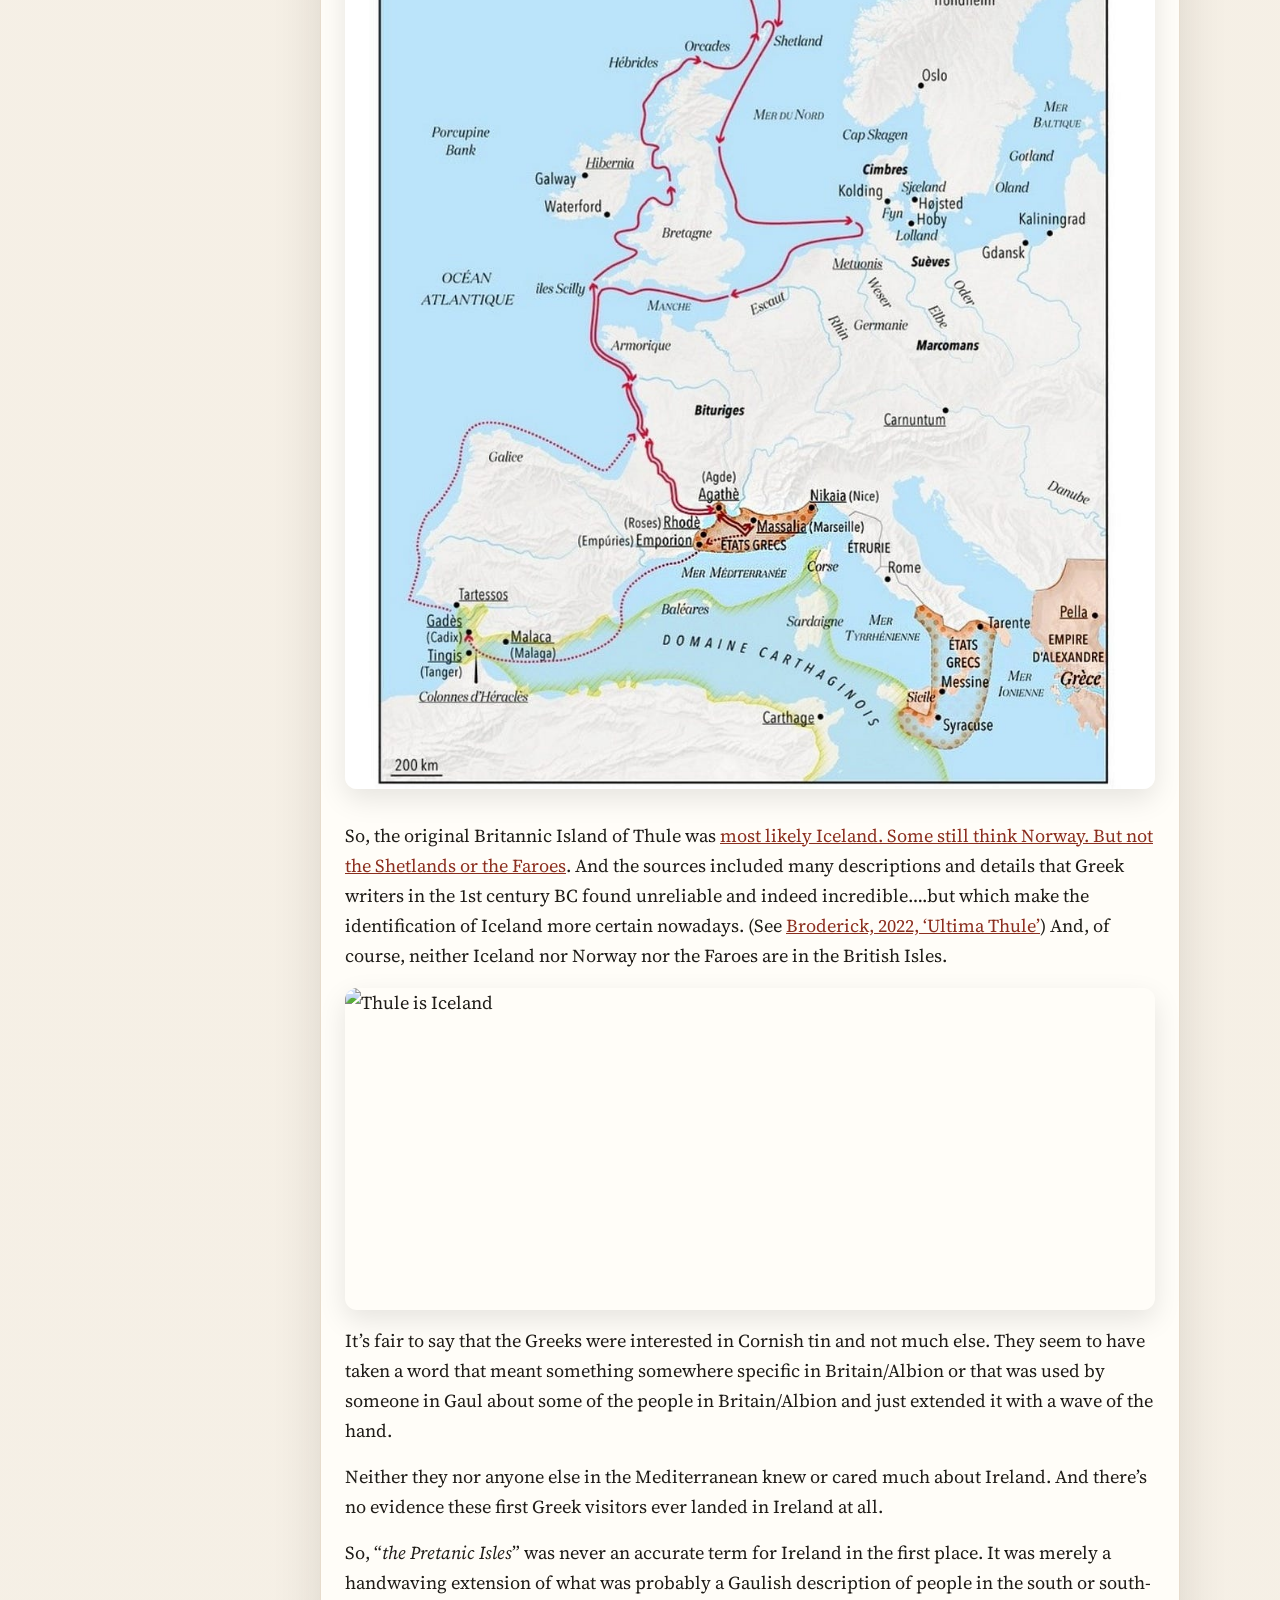
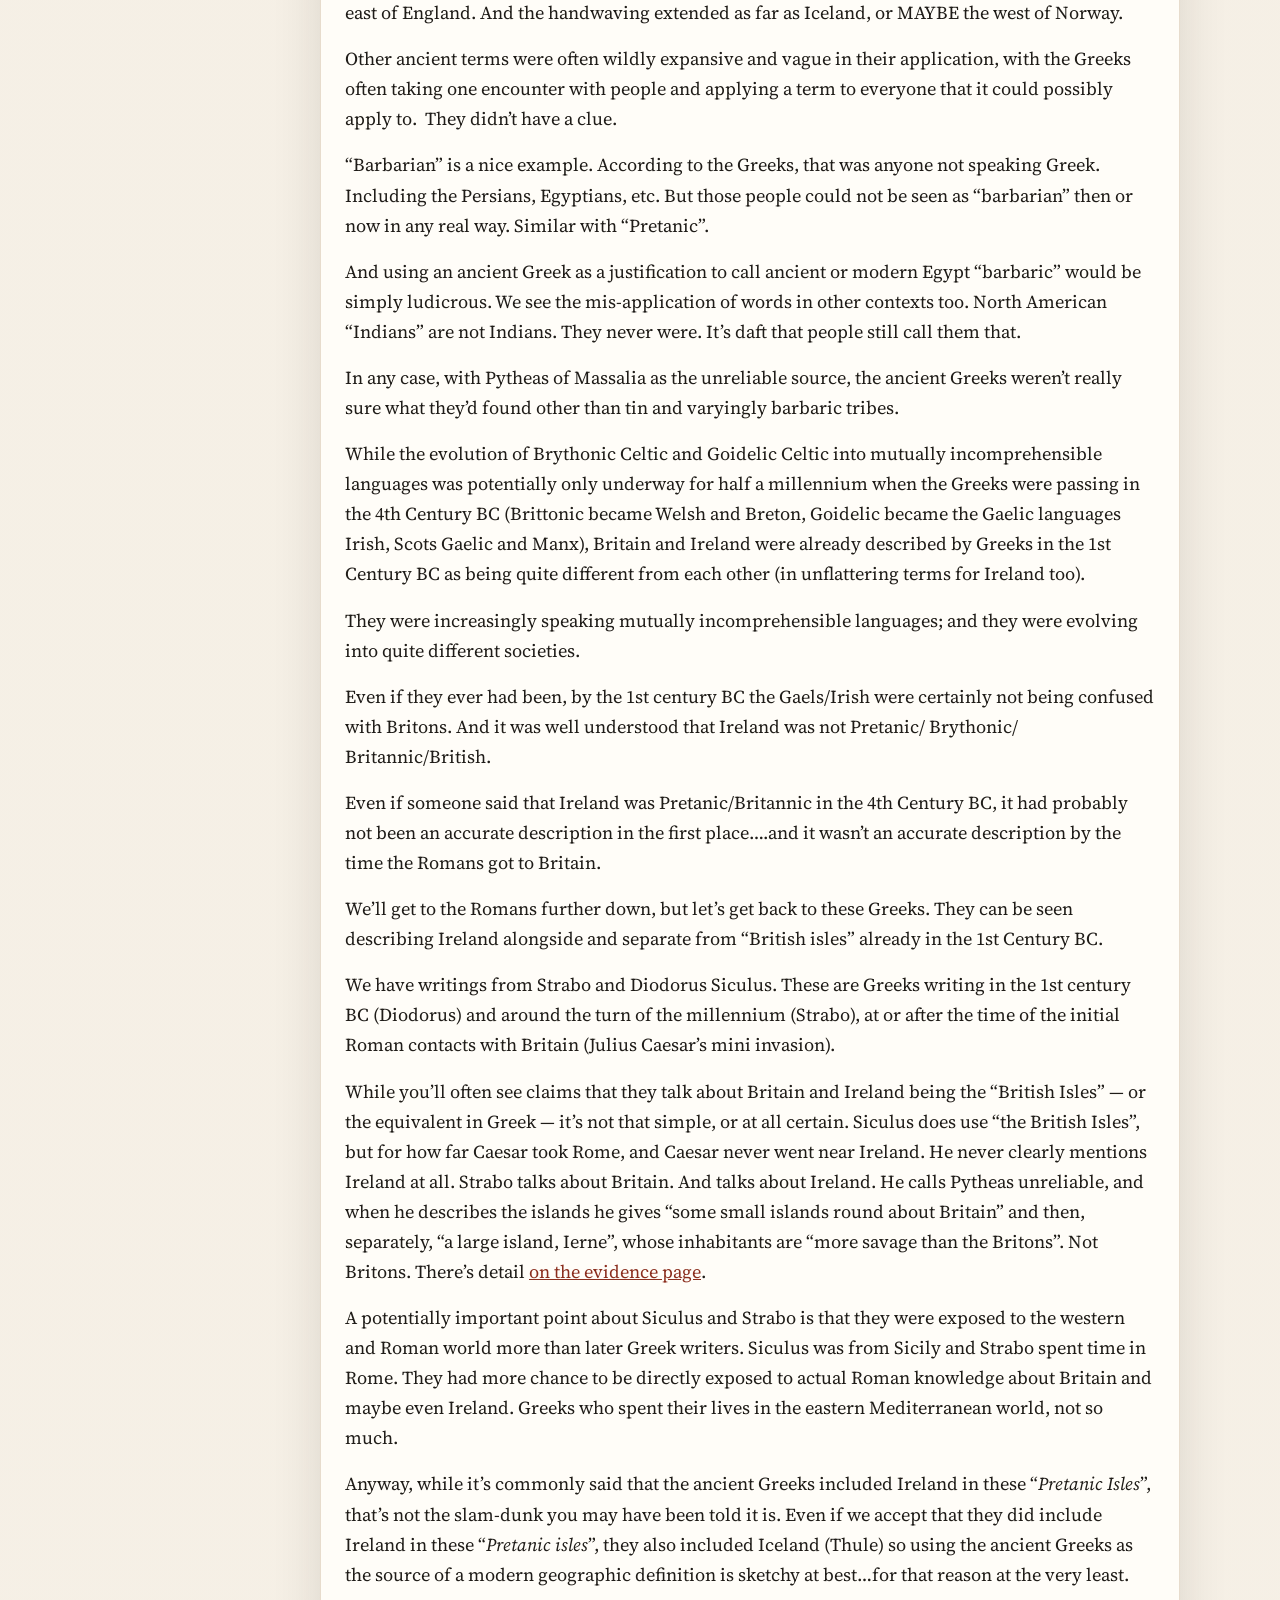
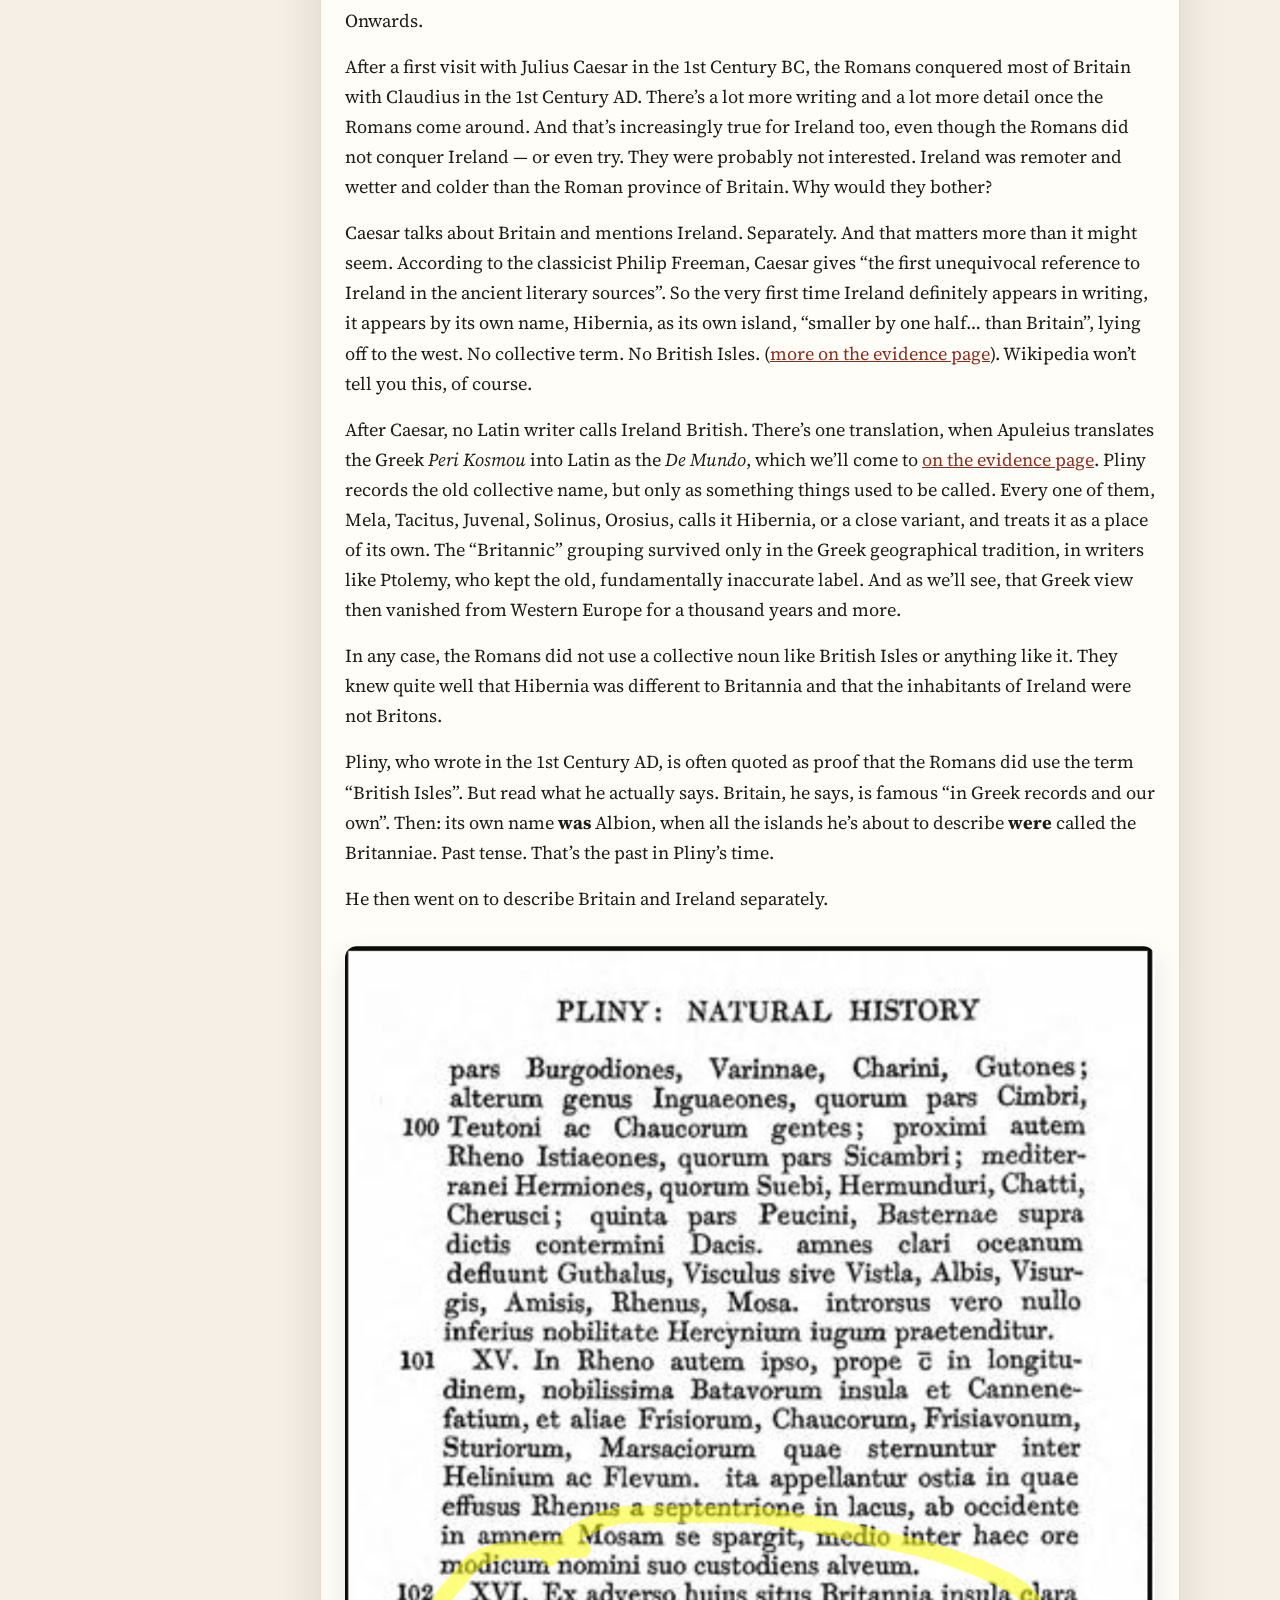
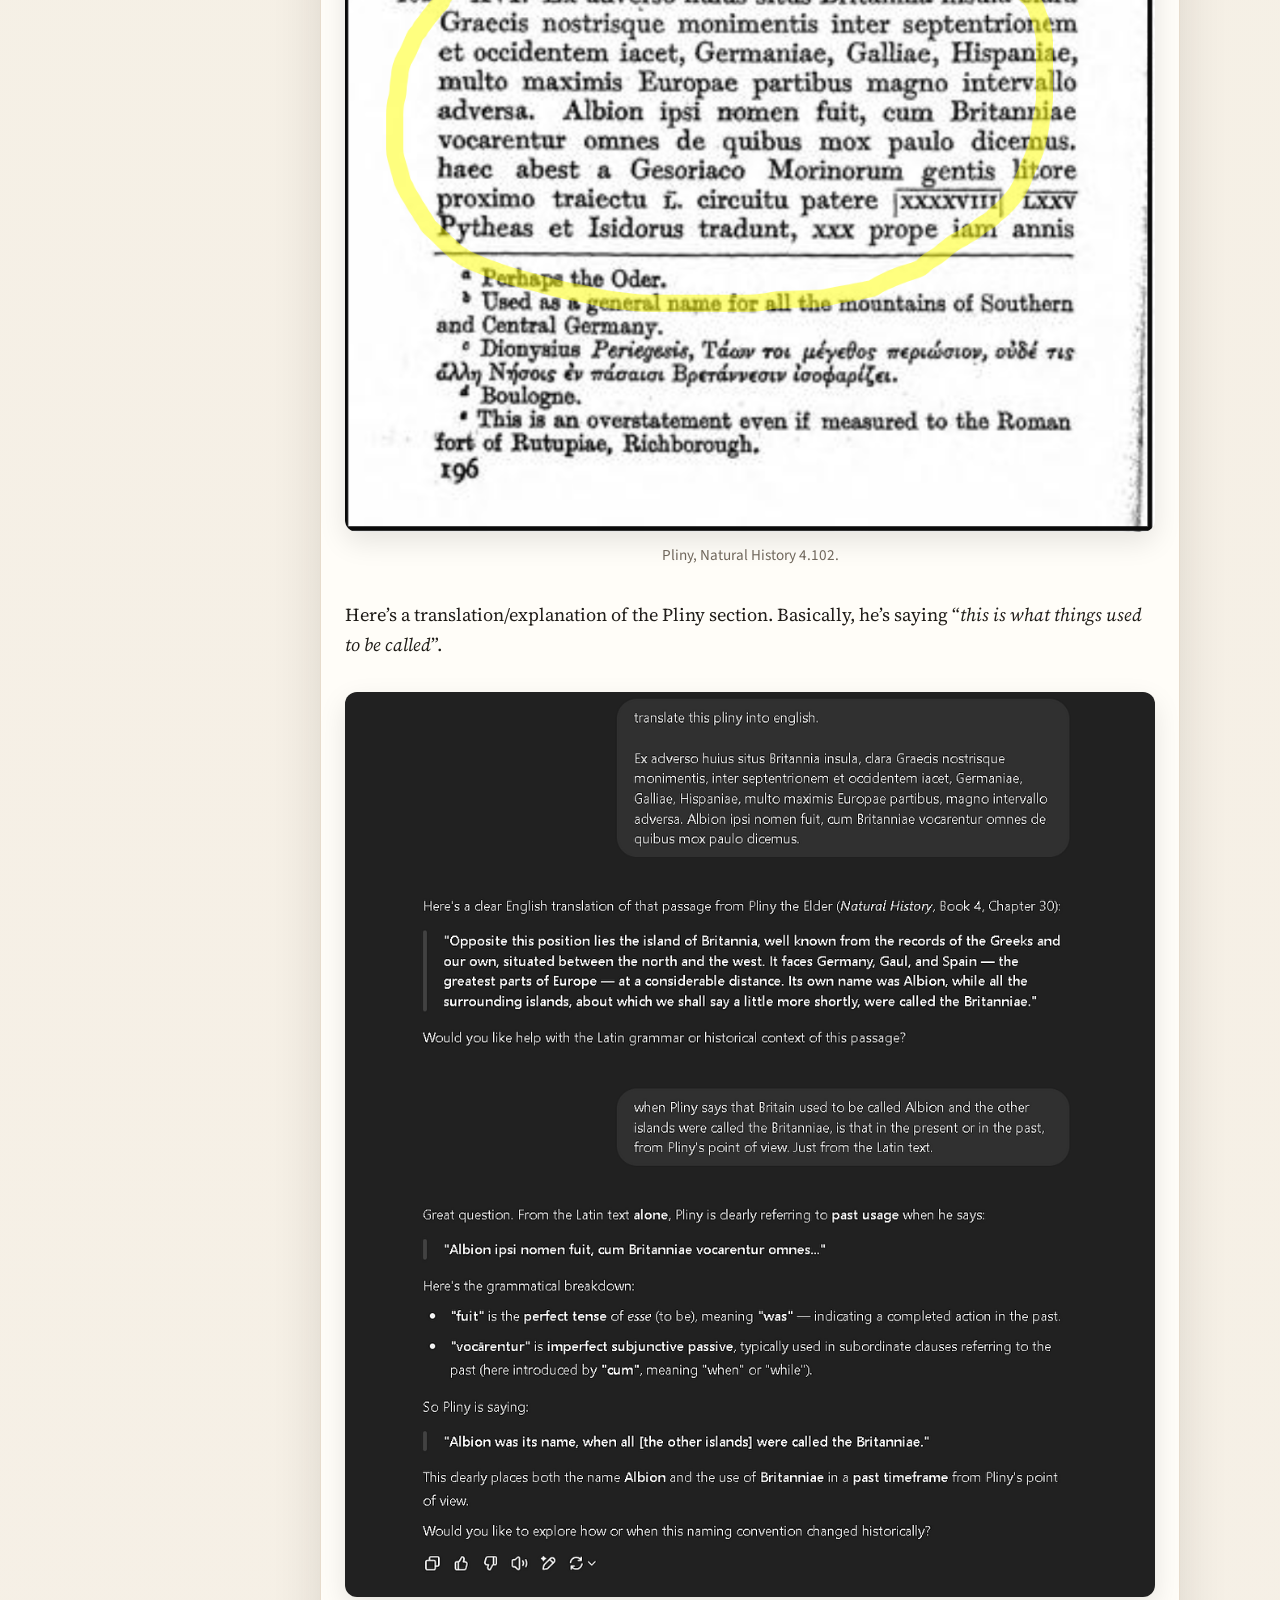
==== commit bed1fb81: "Main: remaining curly apostrophes; 'was that Ireland failed'" ====
--- a/british-isles/index.html
+++ b/british-isles/index.html
@@ -128,7 +128,7 @@
 <p>You’re really British and you live in the British Isles and you’re the same as us, you stupid f*cking Paddy.</p>
 </blockquote>
 <p>I have put a list of the common counter arguments <a href="evidence/">on a separate page</a>, with info to show that they’re nonsense. These are tried by politer but misguided people who still can’t get over the idea of Ireland not being in the British Isles. There are even occasionally Irish people who think that believing what they were taught in primary school makes them more sophisticated than Irish people who continued to learn about the actual history.&nbsp;</p>
-<p><em>Oh, I put in AI links as summary references in a few places. They're summaries. There are exact references on the evidence page, usually. And maybe you’ll take an AI’s word when it’s summarizing classical texts. No-one is adding corrections to interpretations of the classical texts into their AI. And there are a bunch of links to ancient and medieval writers in the “bad excuses” section <a href="evidence/">on the evidence page</a>. If you get through that section with all the ancient and medieval writers and still want more reading then off you go!</em></p>
+<p><em>Oh, I put in AI links as summary references in a few places. They’re summaries. There are exact references on the evidence page, usually. And maybe you’ll take an AI’s word when it’s summarizing classical texts. No-one is adding corrections to interpretations of the classical texts into their AI. And there are a bunch of links to ancient and medieval writers in the “bad excuses” section <a href="evidence/">on the evidence page</a>. If you get through that section with all the ancient and medieval writers and still want more reading then off you go!</em></p>
 <p>Right…So…One thing at a time.</p>
 <h2>1. The early history and how the term has not been in continuous use for thousands of years</h2>
 <p>Yes, I know you keep hearing that the term has been in continuous use for thousands of years. It’s not true. Let’s look at the history from the beginning.</p>
@@ -153,12 +153,12 @@
 </figure>
 <p>Now while later classical writers thought that Thule might be Shetland or the Faroes, the modern view is that Pytheas — the originator of the whole term — had gotten to Iceland.</p>
 <figure class="figure"><img src="./assets/1_4Vp_AbWNw_SccIyn1Hu3Tg.jpg" alt="Map of the voyage of Pytheas around north-west Europe, about 325 BC: from Massalia (Marseille) along the Atlantic coast, around Britain and Ireland, to Thule, shown as Iceland, and back." loading="lazy" class="zoomable"></figure>
-<p>So, the original Britannic Island of Thule was <a href="https://www.researchgate.net/publication/325578209_Pytheas_Tacitus_and_Thule" rel="noopener noreferrer" target="_blank">most likely Iceland. Some still think Norway. But not the Shetlands or the Faroes</a>. And the sources included many descriptions and details that Greek writers in the 1st century BC found unreliable and indeed incredible….but which make the identification of Iceland more certain nowadays. (See <a href="https://www.academia.edu/70270781/Ultima_Thule" rel="noopener" target="_blank">Broderick, 2022, 'Ultima Thule'</a>) And, of course, neither Iceland nor Norway nor the Faroes are in the British Isles.&nbsp;</p>
+<p>So, the original Britannic Island of Thule was <a href="https://www.researchgate.net/publication/325578209_Pytheas_Tacitus_and_Thule" rel="noopener noreferrer" target="_blank">most likely Iceland. Some still think Norway. But not the Shetlands or the Faroes</a>. And the sources included many descriptions and details that Greek writers in the 1st century BC found unreliable and indeed incredible….but which make the identification of Iceland more certain nowadays. (See <a href="https://www.academia.edu/70270781/Ultima_Thule" rel="noopener" target="_blank">Broderick, 2022, ‘Ultima Thule’</a>) And, of course, neither Iceland nor Norway nor the Faroes are in the British Isles.&nbsp;</p>
 <p><span style="background-color: #ced4d9;"><img src="https://pbs.twimg.com/media/HJ-4TdqWUAABfSr?format=png&amp;name=large" alt="Thule is Iceland" width="1210" height="481"></span></p>
 <p>It’s fair to say that the Greeks were interested in Cornish tin and not much else. They seem to have taken a word that meant something somewhere specific in Britain/Albion or that was used by someone in Gaul about some of the people in Britain/Albion and just extended it with a wave of the hand.</p>
 <p>Neither they nor anyone else in the Mediterranean knew or cared much about Ireland. And there’s no evidence these first Greek visitors ever landed in Ireland at all.</p>
 <p>So, “<em>the Pretanic Isles</em>” was never an accurate term for Ireland in the first place. It was merely a handwaving extension of what was probably a Gaulish description of people in the south or south-east of England. And the handwaving extended as far as Iceland, or MAYBE the west of Norway.</p>
-<p>Other ancient terms were often wildly expansive and vague in their application, with the Greeks often taking one encounter with people and applying a term to everyone that it could possibly apply to.&nbsp; They didn't have a clue.&nbsp;</p>
+<p>Other ancient terms were often wildly expansive and vague in their application, with the Greeks often taking one encounter with people and applying a term to everyone that it could possibly apply to.&nbsp; They didn’t have a clue.&nbsp;</p>
 <p>“Barbarian” is a nice example. According to the Greeks, that was anyone not speaking Greek. Including the Persians, Egyptians, etc. But those people could not be seen as “barbarian” then or now in any real way. Similar with “Pretanic”.</p>
 <p>And using an ancient Greek as a justification to call ancient or modern Egypt “barbaric” would be simply ludicrous. We see the mis-application of words in other contexts too. North American “Indians” are not Indians. They never were. It’s daft that people still call them that.</p>
 <p>In any case, with Pytheas of Massalia as the unreliable source, the ancient Greeks weren’t really sure what they’d found other than tin and varyingly barbaric tribes.</p>
@@ -212,7 +212,7 @@
 <p>But, between the Angles and Saxons and Romans coming and going, it all got very complicated for a while. The Vikings added to the chaos. The Scottii (from Ireland) invaded parts of what was not yet called Scotland and the Picts faded from history.</p>
 <p>Centuries went by.</p>
 <p>There was drama in Ireland with the Vikings and Brian Boru in 1014, and then somewhat later even more drama in England with the Normans and King Harold. 1066 and all that.</p>
-<p>One key issue in the two islands was the Ireland failed to become a stable single state while Britain at least had a stable English Kingdom.&nbsp; That doesn't mean that Ireland wasn't a coherent unit, as you might sometimes hear. It certainly was. It just wasn't a single state in any kind of modern sense.&nbsp;</p>
+<p>One key issue in the two islands was that Ireland failed to become a stable single state while Britain at least had a stable English Kingdom.&nbsp; That doesn’t mean that Ireland wasn’t a coherent unit, as you might sometimes hear. It certainly was. It just wasn’t a single state in any kind of modern sense.&nbsp;</p>
 <p>Normans came to Ireland in the<a href="https://g.co/gemini/share/0d110af38868" rel="noopener noreferrer" target="_blank"> late 1100s</a> and there were various sorts of upset around their arrival. They came with distinctly superior military technology and lots of new ideas. After an initial surge, the power of the Normans in Ireland was pushed back a bit by the Gaelic lords, while the Normans (in both Britain and Ireland and indeed all over the place) also began to integrate as local lords.</p>
 <p>The Normans eventually started speaking English in England and became “<a href="https://g.co/gemini/share/709dbbd0851c" rel="noopener noreferrer" target="_blank">more Irish than the Irish themselves</a>” in Ireland.</p>
 <p>Cities and towns grew, the power of Norman lords or Gaelic lords fluctuated. Ireland was a divided land with loads of petty warfare.</p>
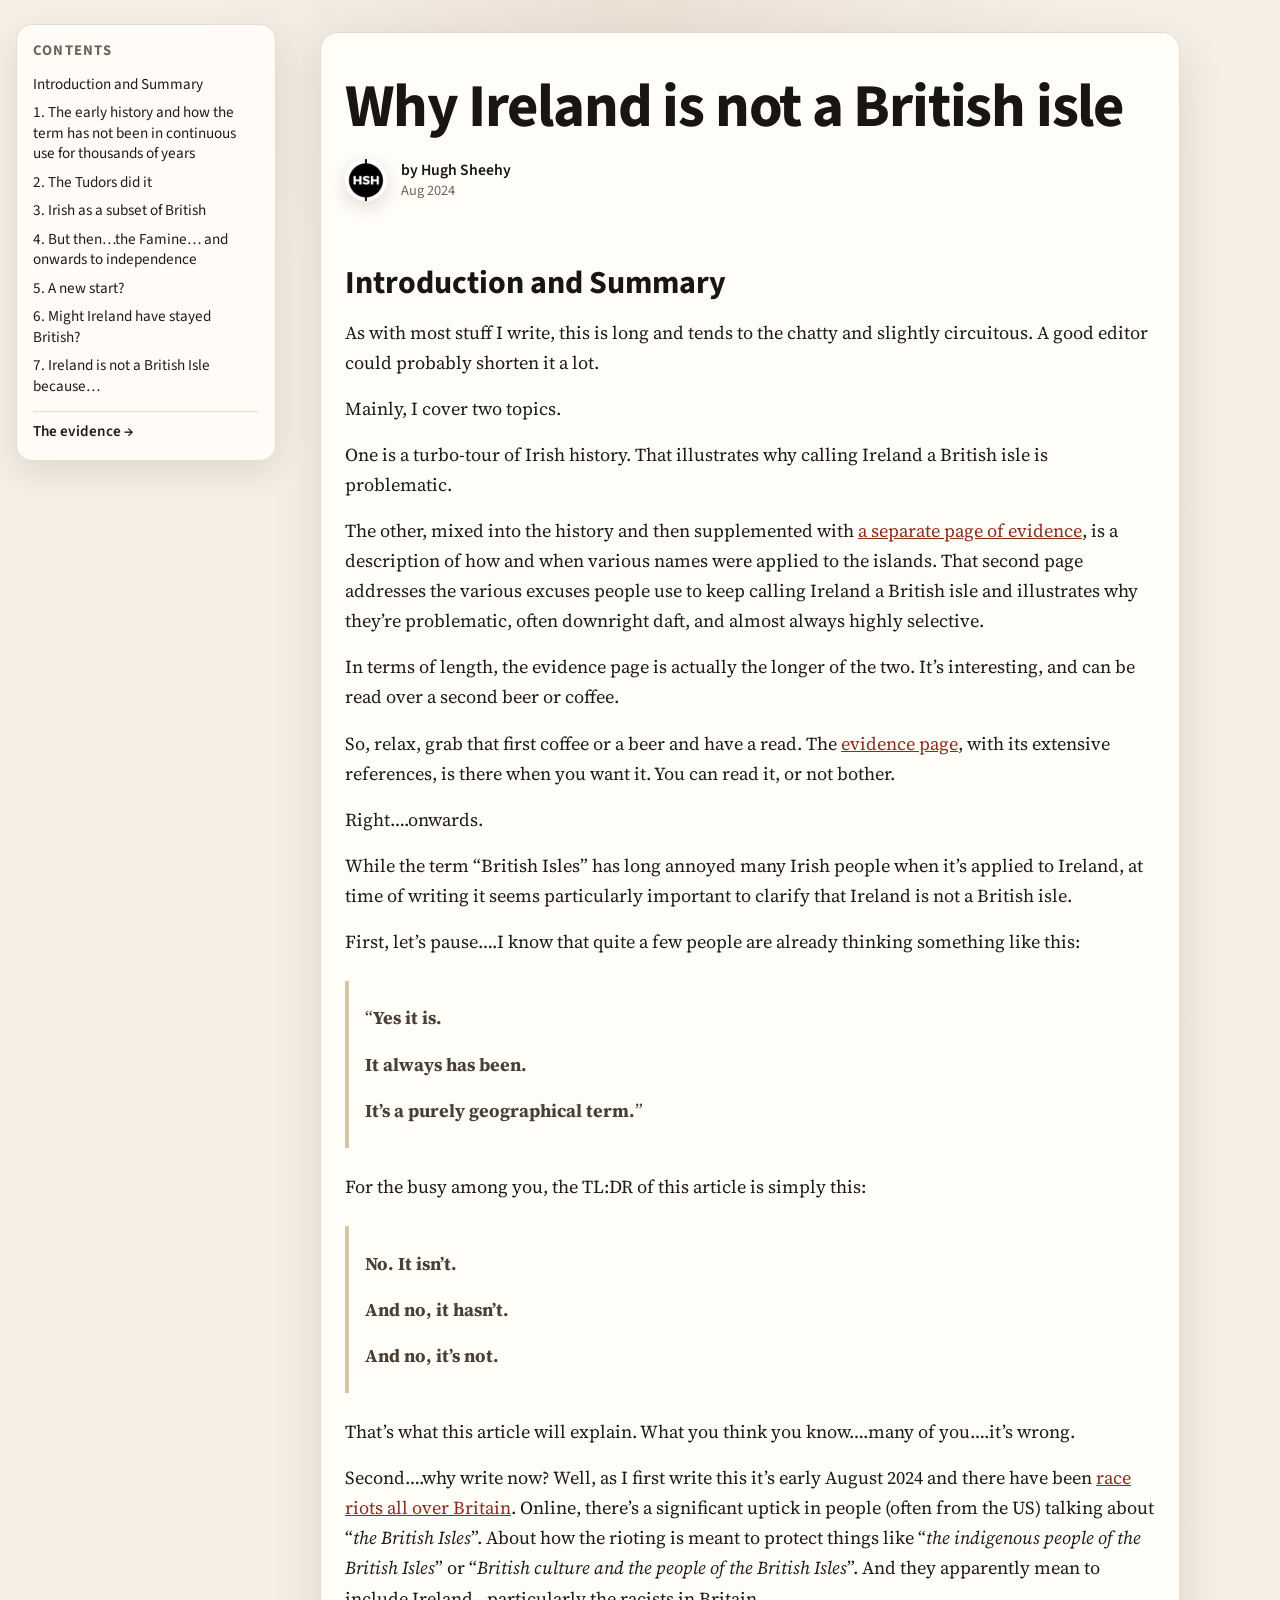
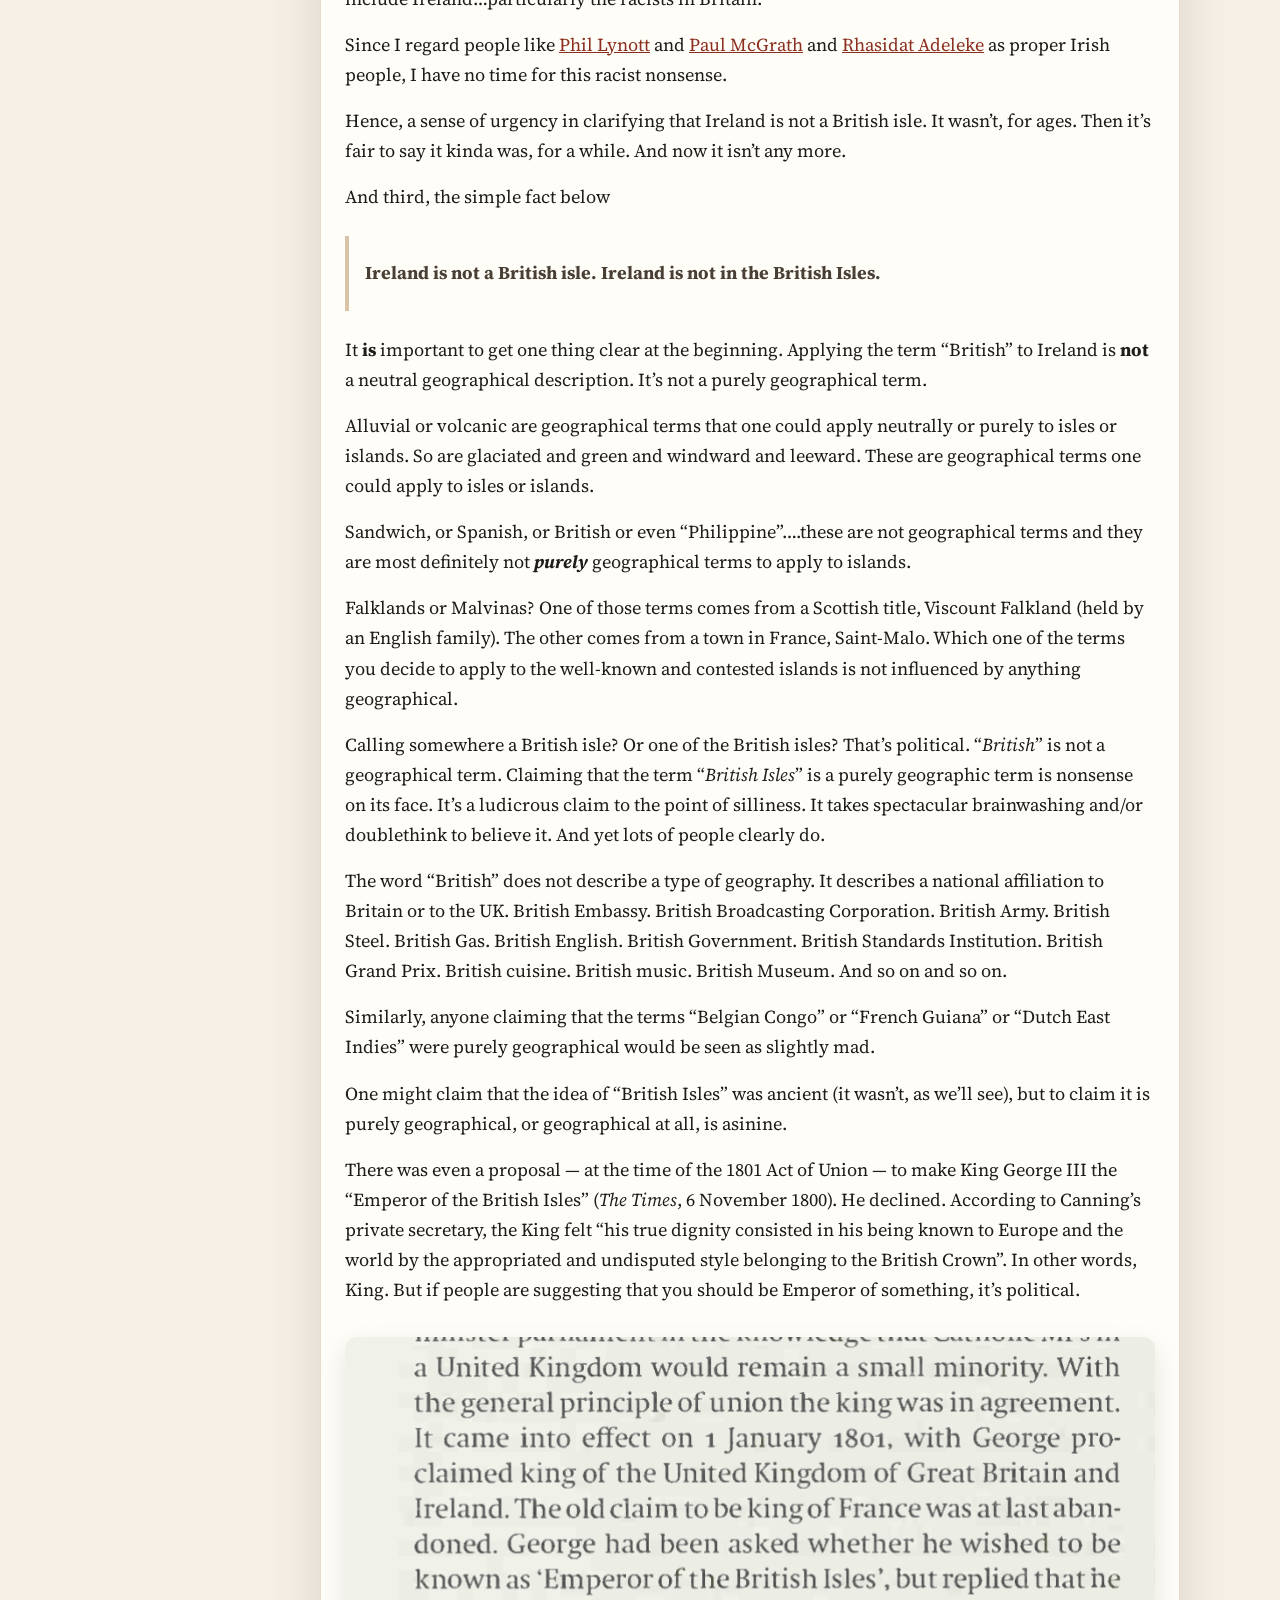
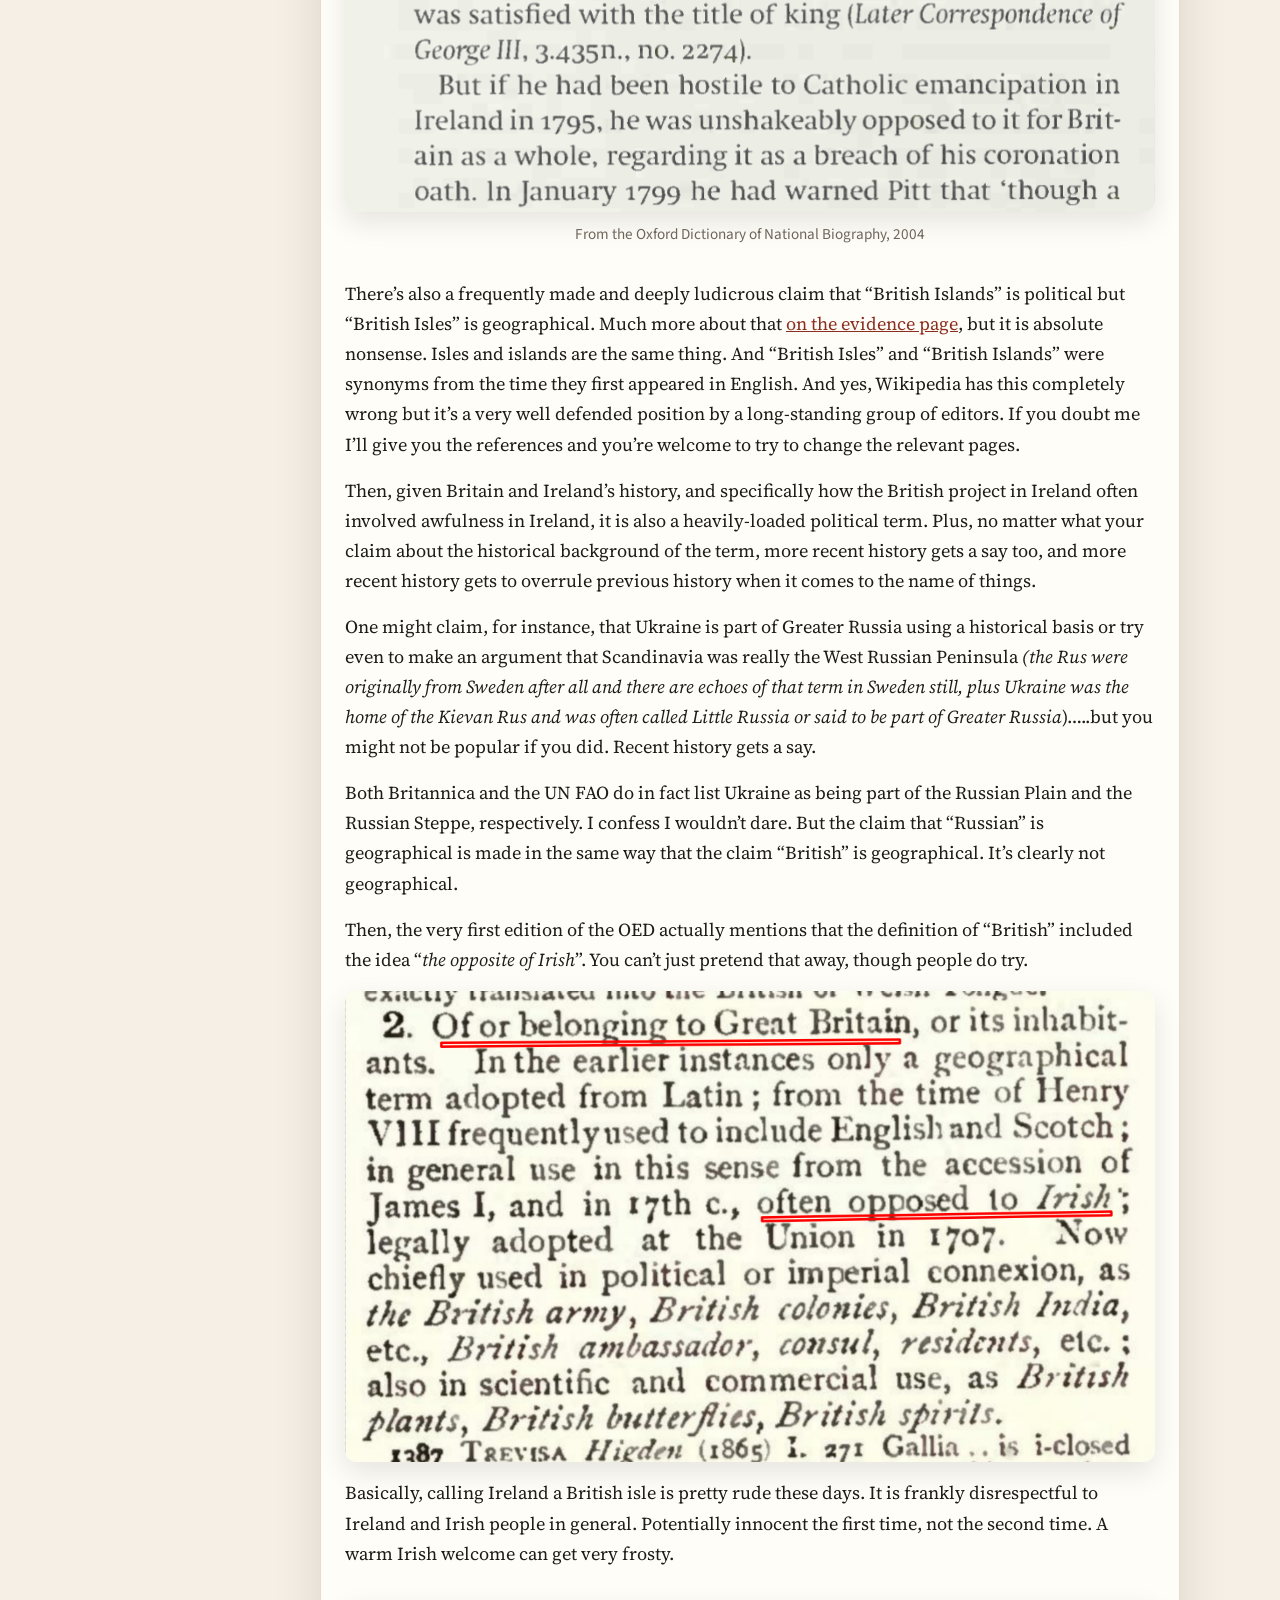
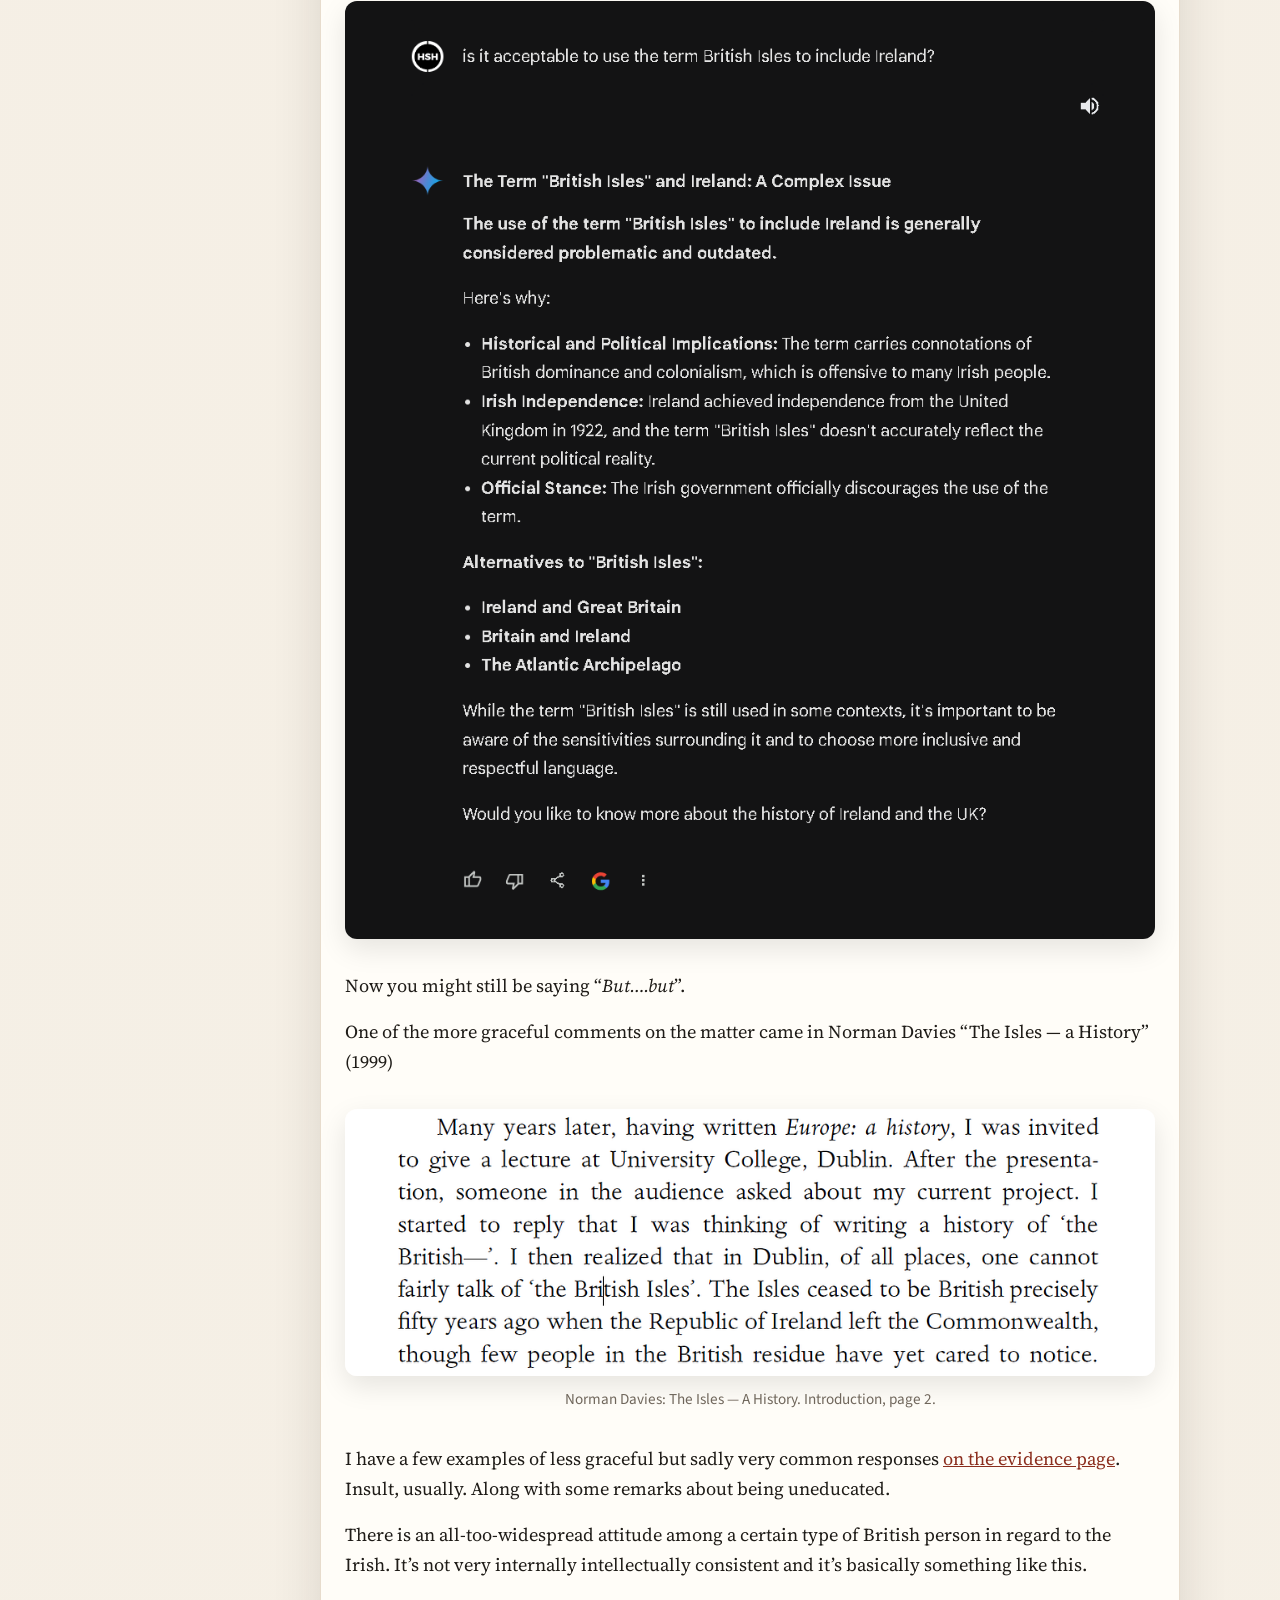
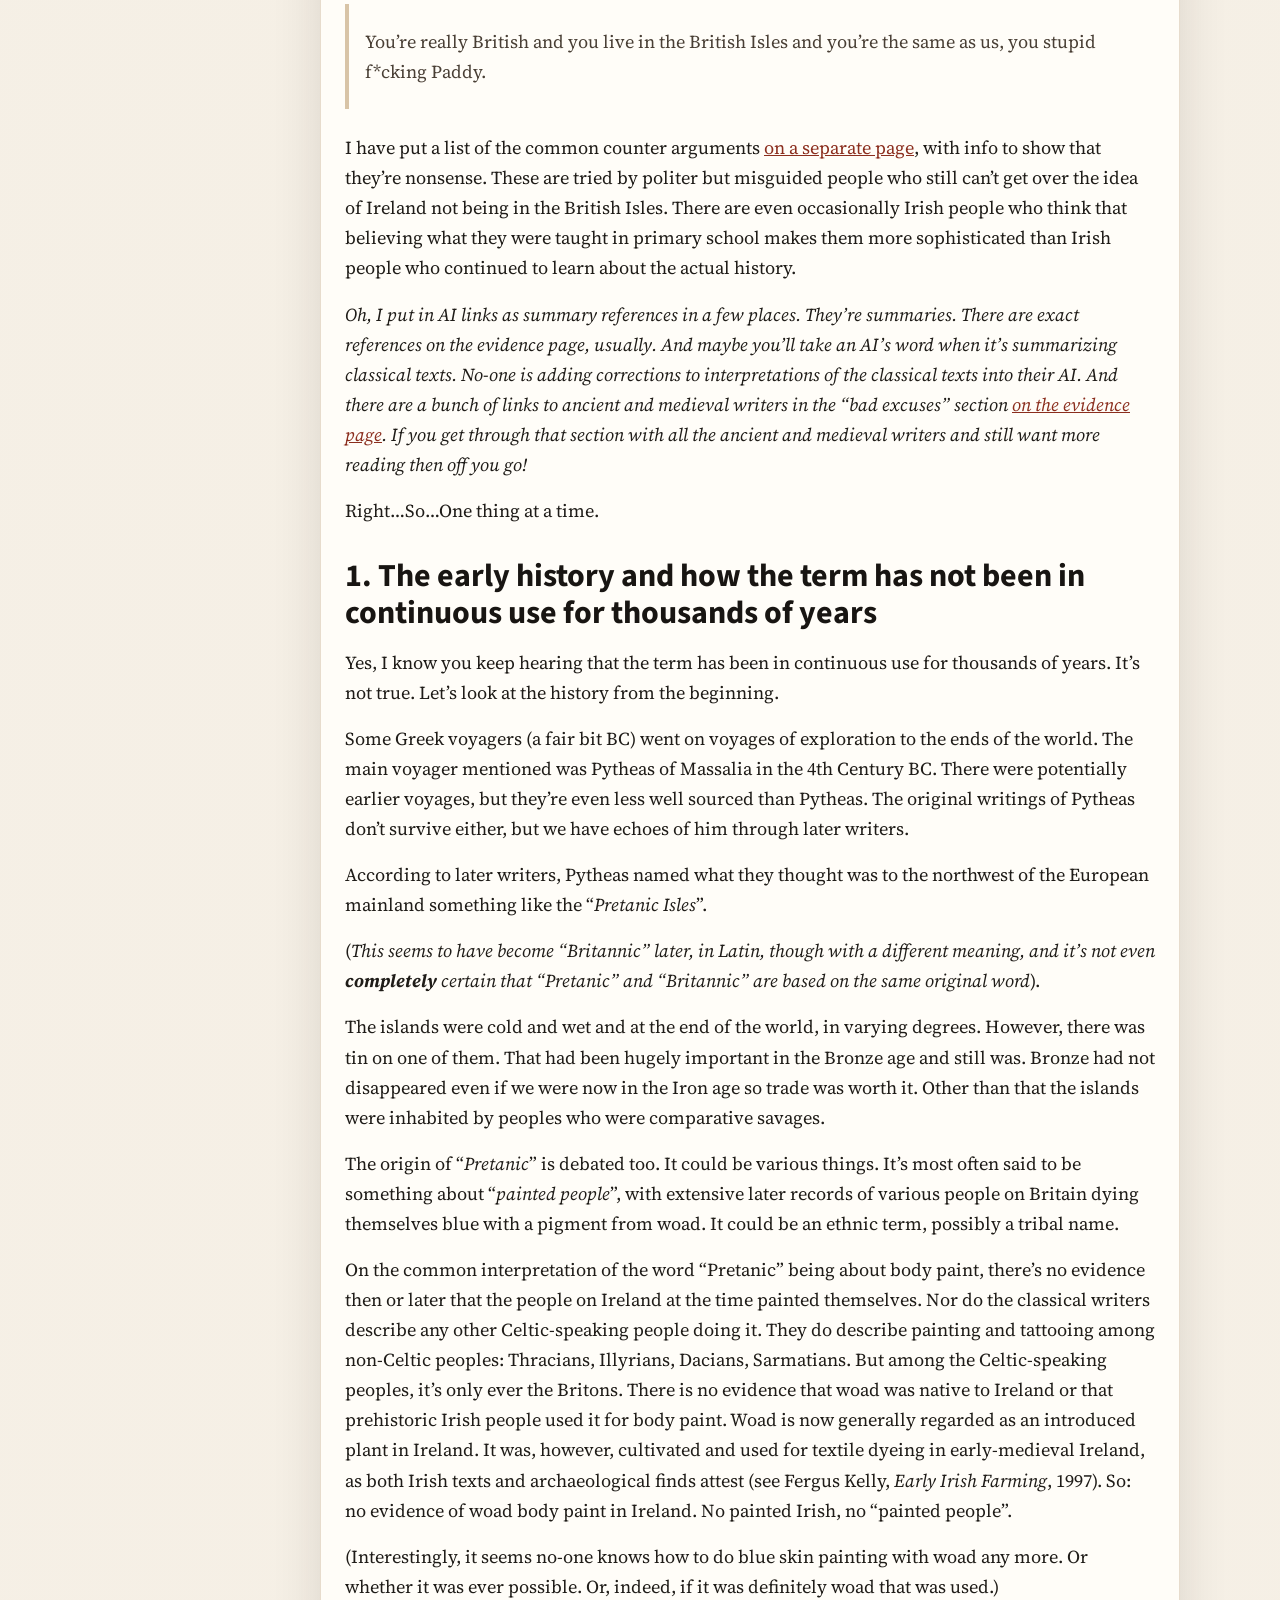
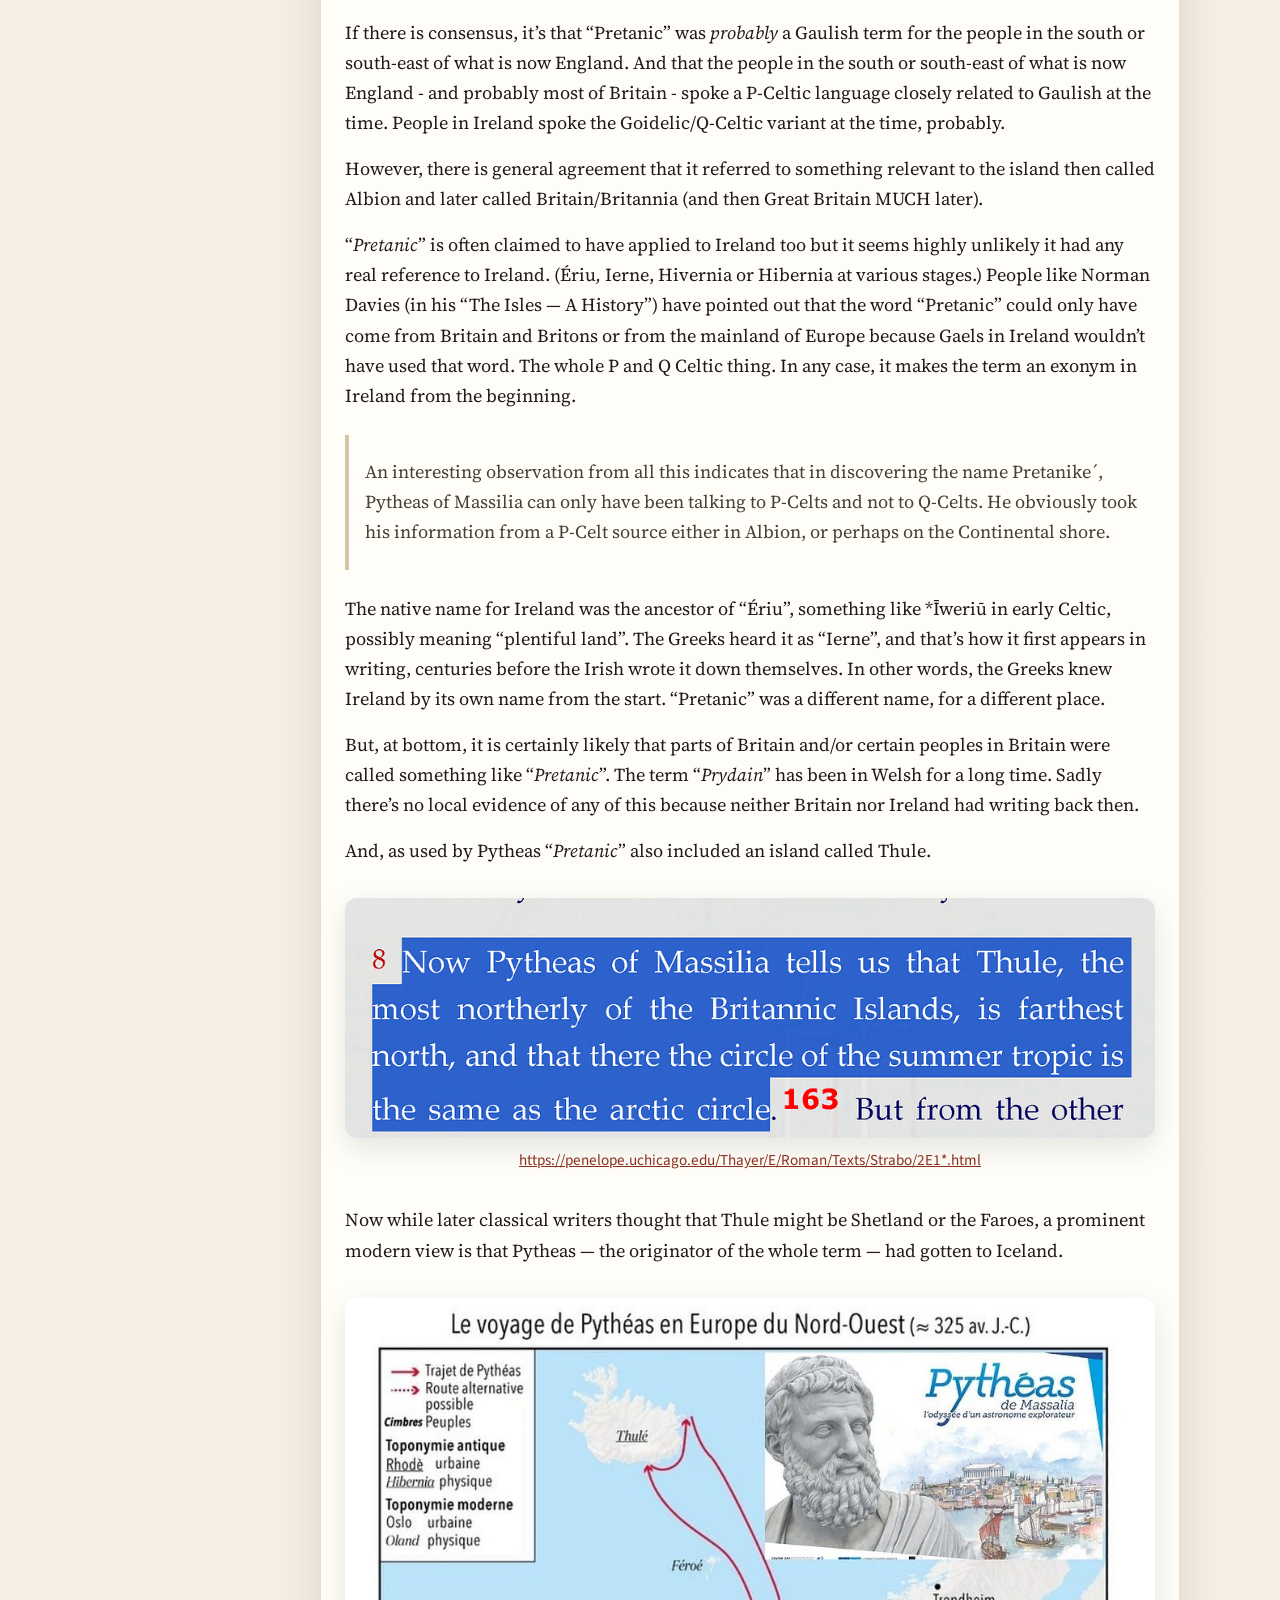
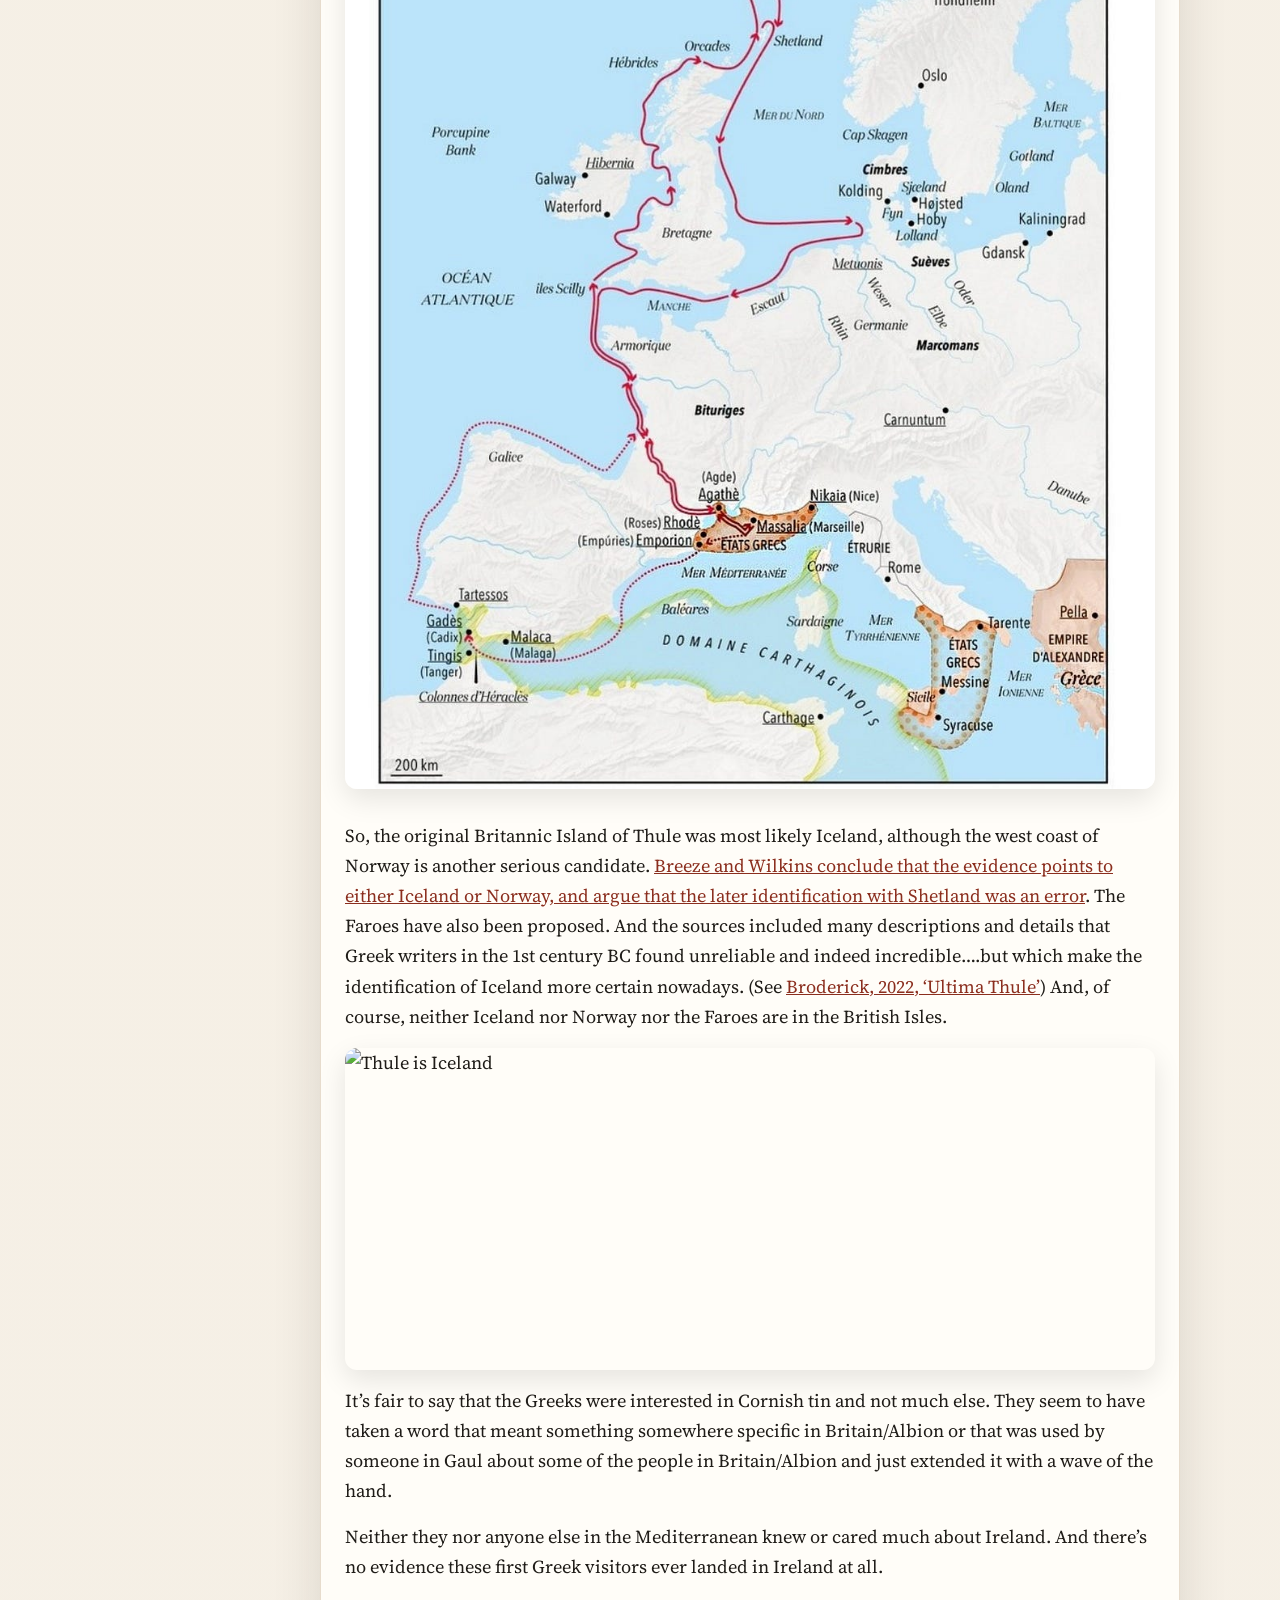
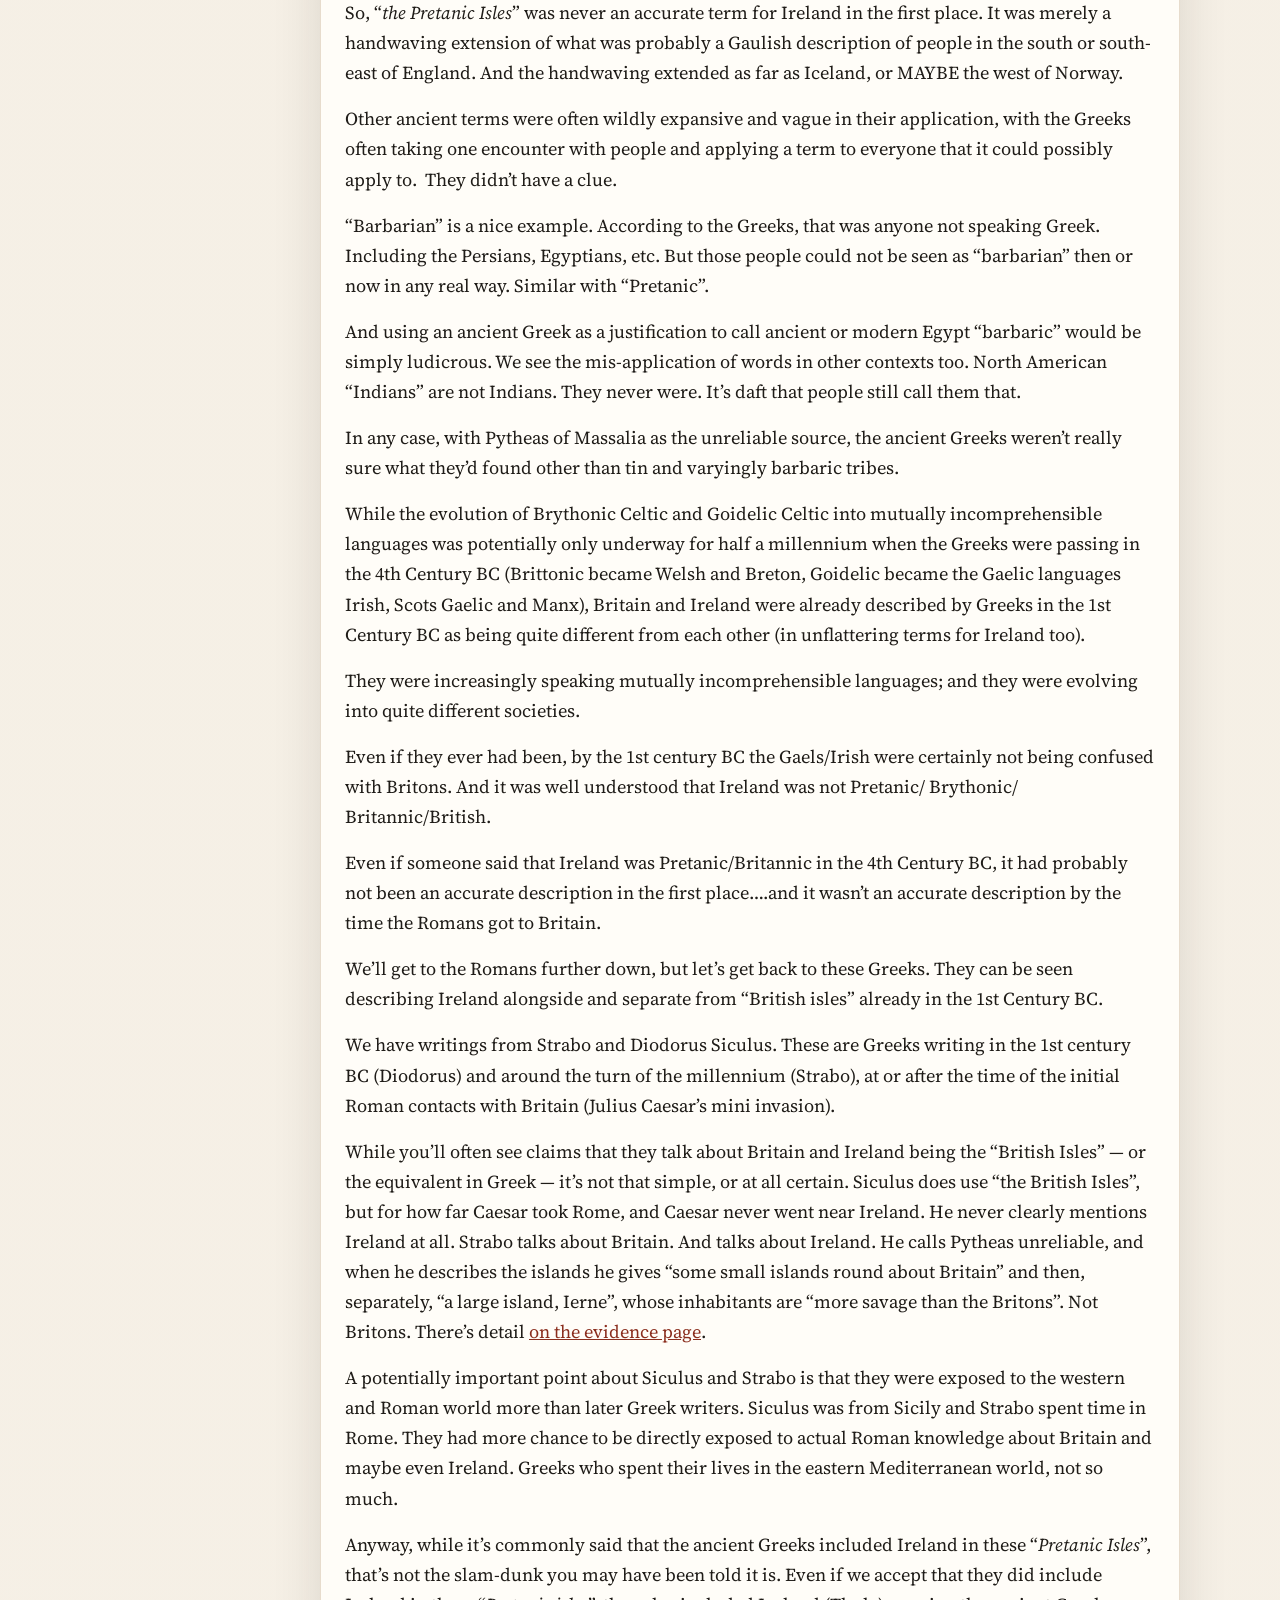
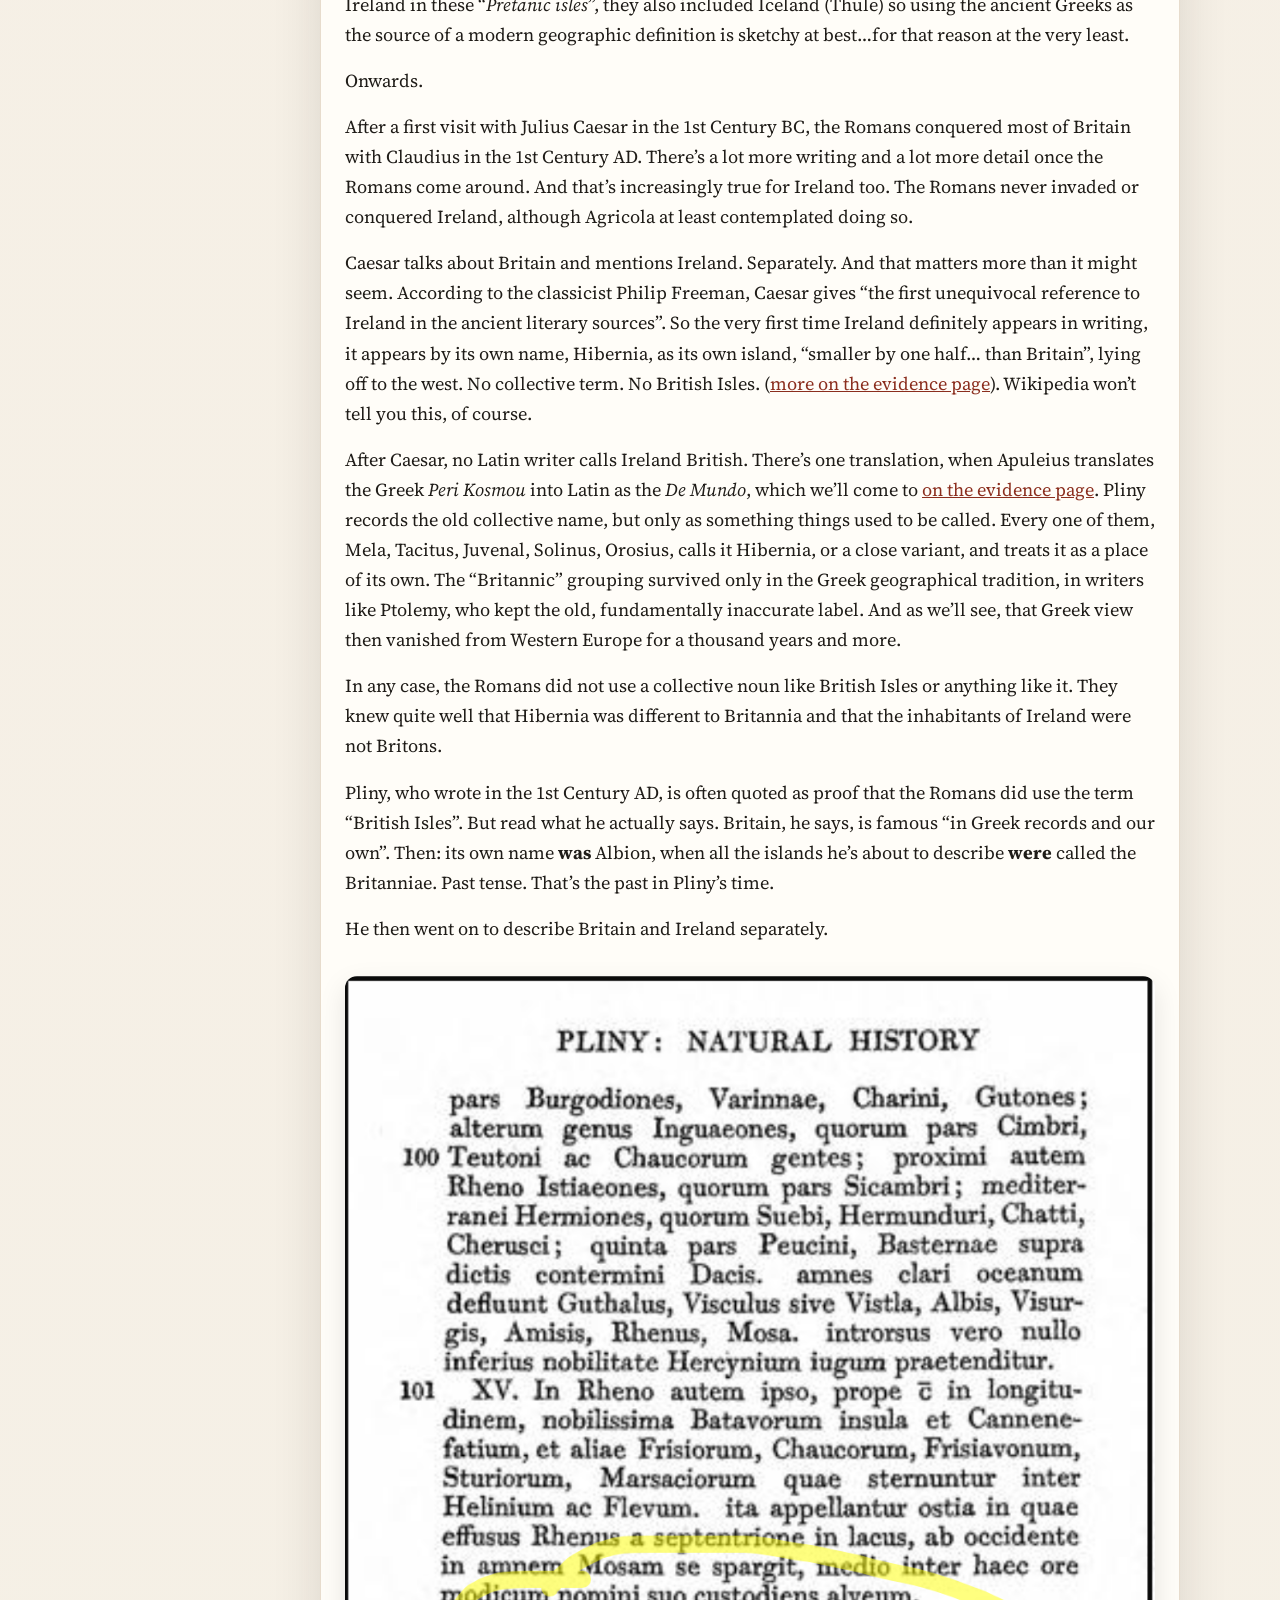
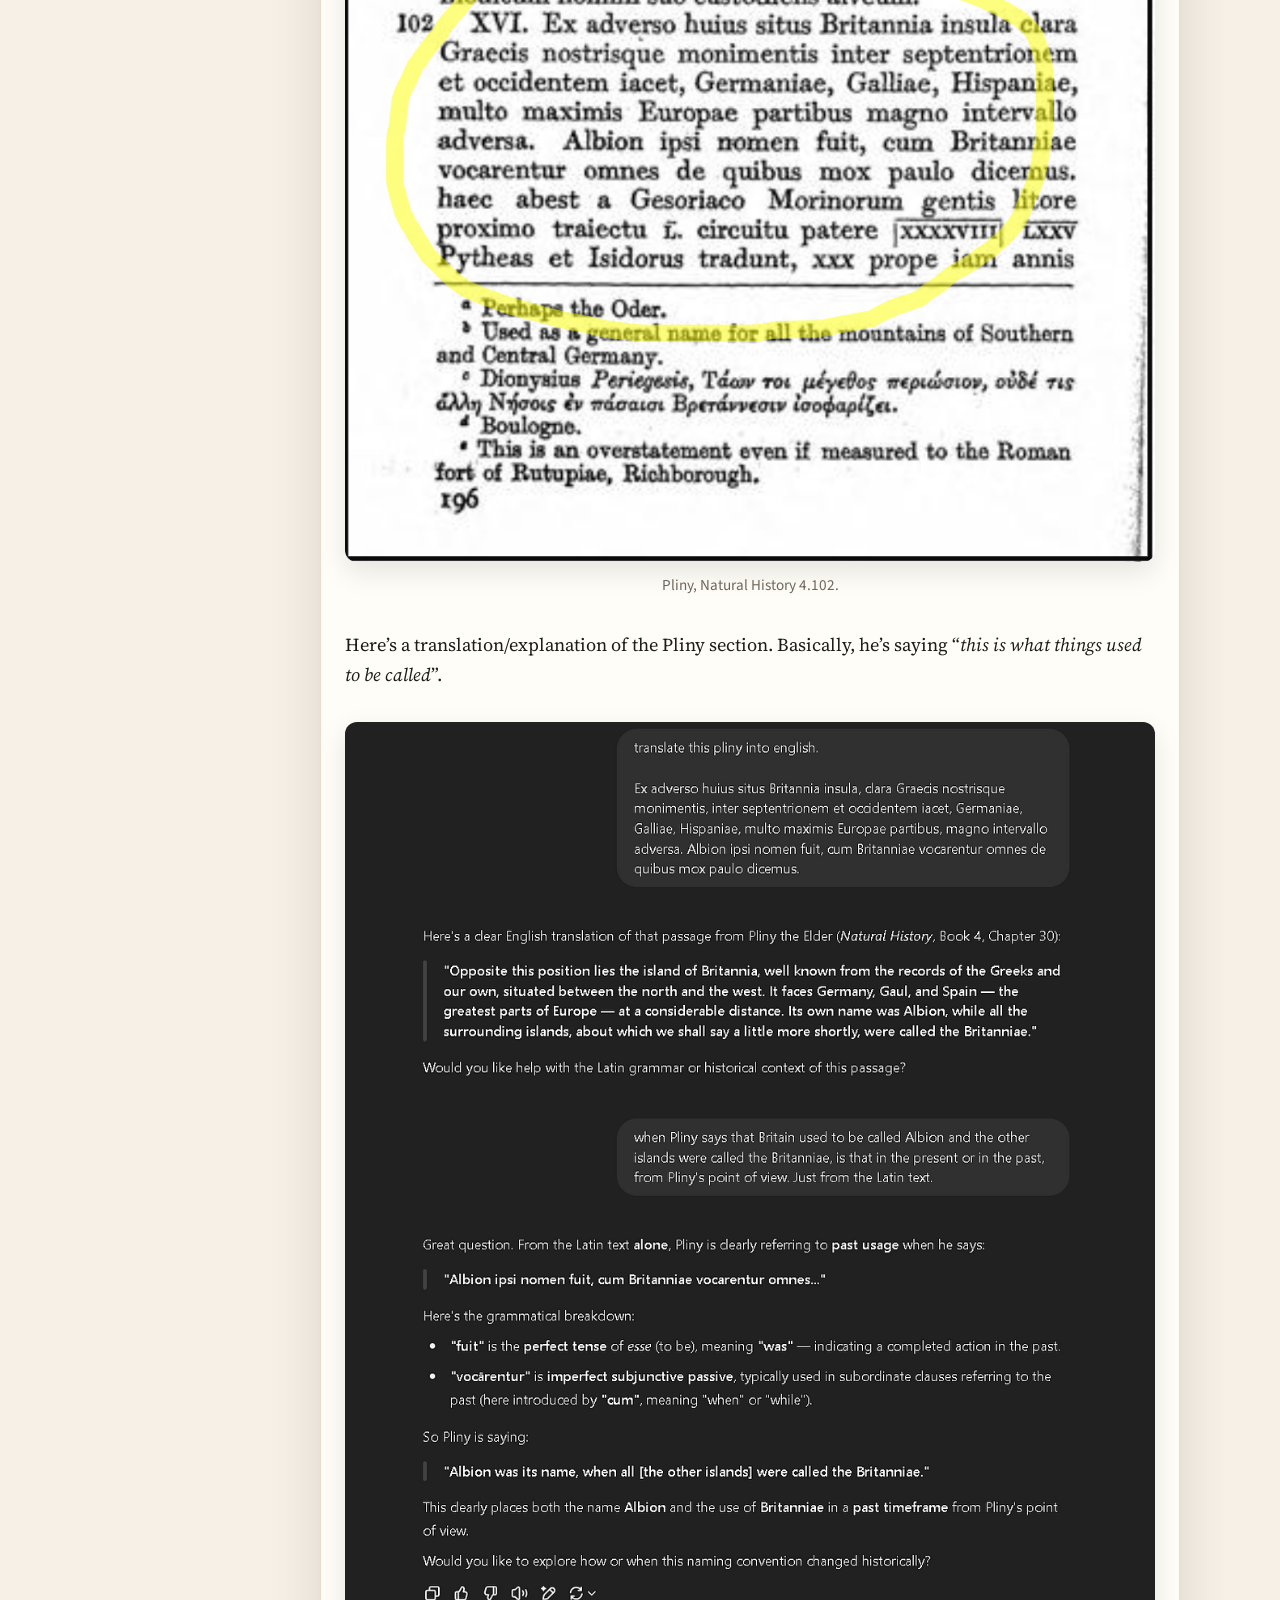
==== commit abf4ce56: "Refine historical claims and terminology" ====
--- a/british-isles/index.html
+++ b/british-isles/index.html
@@ -151,9 +151,9 @@
 <figure class="figure"><img src="./assets/strabo-book-2-chapter-1.png" alt="Strabo, Geography 2.5.8 (Loeb translation): “Now Pytheas of Massilia tells us that Thule, the most northerly of the Britannic Islands, is farthest north…”" loading="lazy" class="zoomable">
 <figcaption><a href="https://penelope.uchicago.edu/Thayer/E/Roman/Texts/Strabo/2E1*.html" rel="noopener noreferrer" target="_blank">https://penelope.uchicago.edu/Thayer/E/Roman/Texts/Strabo/2E1*.html</a></figcaption>
 </figure>
-<p>Now while later classical writers thought that Thule might be Shetland or the Faroes, the modern view is that Pytheas — the originator of the whole term — had gotten to Iceland.</p>
+<p>Now while later classical writers thought that Thule might be Shetland or the Faroes, a prominent modern view is that Pytheas — the originator of the whole term — had gotten to Iceland.</p>
 <figure class="figure"><img src="./assets/1_4Vp_AbWNw_SccIyn1Hu3Tg.jpg" alt="Map of the voyage of Pytheas around north-west Europe, about 325 BC: from Massalia (Marseille) along the Atlantic coast, around Britain and Ireland, to Thule, shown as Iceland, and back." loading="lazy" class="zoomable"></figure>
-<p>So, the original Britannic Island of Thule was <a href="https://www.researchgate.net/publication/325578209_Pytheas_Tacitus_and_Thule" rel="noopener noreferrer" target="_blank">most likely Iceland. Some still think Norway. But not the Shetlands or the Faroes</a>. And the sources included many descriptions and details that Greek writers in the 1st century BC found unreliable and indeed incredible….but which make the identification of Iceland more certain nowadays. (See <a href="https://www.academia.edu/70270781/Ultima_Thule" rel="noopener" target="_blank">Broderick, 2022, ‘Ultima Thule’</a>) And, of course, neither Iceland nor Norway nor the Faroes are in the British Isles.&nbsp;</p>
+<p>So, the original Britannic Island of Thule was most likely Iceland, although the west coast of Norway is another serious candidate. <a href="https://www.researchgate.net/publication/325578209_Pytheas_Tacitus_and_Thule" rel="noopener noreferrer" target="_blank">Breeze and Wilkins conclude that the evidence points to either Iceland or Norway, and argue that the later identification with Shetland was an error</a>. The Faroes have also been proposed. And the sources included many descriptions and details that Greek writers in the 1st century BC found unreliable and indeed incredible….but which make the identification of Iceland more certain nowadays. (See <a href="https://www.academia.edu/70270781/Ultima_Thule" rel="noopener" target="_blank">Broderick, 2022, ‘Ultima Thule’</a>) And, of course, neither Iceland nor Norway nor the Faroes are in the British Isles.&nbsp;</p>
 <p><span style="background-color: #ced4d9;"><img src="https://pbs.twimg.com/media/HJ-4TdqWUAABfSr?format=png&amp;name=large" alt="Thule is Iceland" width="1210" height="481"></span></p>
 <p>It’s fair to say that the Greeks were interested in Cornish tin and not much else. They seem to have taken a word that meant something somewhere specific in Britain/Albion or that was used by someone in Gaul about some of the people in Britain/Albion and just extended it with a wave of the hand.</p>
 <p>Neither they nor anyone else in the Mediterranean knew or cared much about Ireland. And there’s no evidence these first Greek visitors ever landed in Ireland at all.</p>
@@ -172,7 +172,7 @@
 <p>A potentially important point about Siculus and Strabo is that they were exposed to the western and Roman world more than later Greek writers. Siculus was from Sicily and Strabo spent time in Rome. They had more chance to be directly exposed to actual Roman knowledge about Britain and maybe even Ireland. Greeks who spent their lives in the eastern Mediterranean world, not so much.</p>
 <p>Anyway, while it’s commonly said that the ancient Greeks included Ireland in these “<em>Pretanic Isles</em>”, that’s not the slam-dunk you may have been told it is. Even if we accept that they did include Ireland in these “<em>Pretanic isles</em>”, they also included Iceland (Thule) so using the ancient Greeks as the source of a modern geographic definition is sketchy at best…for that reason at the very least.</p>
 <p>Onwards.</p>
-<p>After a first visit with Julius Caesar in the 1st Century BC, the Romans conquered most of Britain with Claudius in the 1st Century AD. There’s a lot more writing and a lot more detail once the Romans come around. And that’s increasingly true for Ireland too, even though the Romans did not conquer Ireland — or even try. They were probably not interested. Ireland was remoter and wetter and colder than the Roman province of Britain. Why would they bother?</p>
+<p>After a first visit with Julius Caesar in the 1st Century BC, the Romans conquered most of Britain with Claudius in the 1st Century AD. There’s a lot more writing and a lot more detail once the Romans come around. And that’s increasingly true for Ireland too. The Romans never invaded or conquered Ireland, although Agricola at least contemplated doing so.</p>
 <p>Caesar talks about Britain and mentions Ireland. Separately. And that matters more than it might seem. According to the classicist Philip Freeman, Caesar gives “the first unequivocal reference to Ireland in the ancient literary sources”. So the very first time Ireland definitely appears in writing, it appears by its own name, Hibernia, as its own island, “smaller by one half… than Britain”, lying off to the west. No collective term. No British Isles. (<a href="evidence/#2-it-s-been-in-use-for-thousands-of-years">more on the evidence page</a>). Wikipedia won’t tell you this, of course.</p>
 <p>After Caesar, no Latin writer calls Ireland British. There’s one translation, when Apuleius translates the Greek <em>Peri Kosmou</em> into Latin as the <em>De Mundo</em>, which we’ll come to <a href="evidence/#2-it-s-been-in-use-for-thousands-of-years">on the evidence page</a>. Pliny records the old collective name, but only as something things used to be called. Every one of them, Mela, Tacitus, Juvenal, Solinus, Orosius, calls it Hibernia, or a close variant, and treats it as a place of its own. The “Britannic” grouping survived only in the Greek geographical tradition, in writers like Ptolemy, who kept the old, fundamentally inaccurate label. And as we’ll see, that Greek view then vanished from Western Europe for a thousand years and more.</p>
 <p>In any case, the Romans did not use a collective noun like British Isles or anything like it. They knew quite well that Hibernia was different to Britannia and that the inhabitants of Ireland were not Britons.</p>
@@ -245,7 +245,7 @@
 <p>West and outward were the other directions. This was the context behind the Tudors becoming more focused on conquering Ireland properly. It didn’t always go well. Ireland was heavily wooded and England wasn’t the all-powerful British Empire yet.</p>
 <p>In any case, it was Elizabeth I by now. Henry VIII had died, and there had been another flurry of nastiness over religion. Several more heads were chopped off, and Elizabeth I of England ended up on the throne in 1558. A Queen for the key period rather than a King. But the same plan, more or less. And now also an actually Protestant Queen rather than merely a frustrated King looking to bypass Church rules so he could have an heir.</p>
 <p>But it’s now that we get to the origin of “<em>The British Isles</em>”. There was also “T<em>he British Empire</em>” and “<em>The British Ocean</em>” (an attempt to claim the North Atlantic, essentially), though that last term never ended up in common use in that way.</p>
-<p>Facing the ocean, ideas of taking over Iceland were considered and rejected. The fishing grounds off Canada were well known (Cabot and co) and worth a fortune. North East and North West passages to Asia were being sought. The first English colonies on American soil were getting going. But still, Ireland was the main focus of it all for now because it was close by and still not under control. But as you can see, lack of ambition was NOT a problem.</p>
+<p>Facing the ocean, ideas of taking over Iceland were considered and rejected. The fishing grounds off Canada were well known (Cabot and co) and worth a fortune. North East and North West passages to Asia were being sought. England was starting to look at expansion out into North America. But still, Ireland was the main focus of it all for now because it was close by and still not under control. But as you can see, lack of ambition was NOT a problem.</p>
 <p>Lining up with that ambition, there was a concerted effort to create some unifying national myths. The Tudors were looking at Ireland and Scotland and were starting to put together reasons why they should be in charge of those countries as well as England. The justifications for wider rule had previously been posited based on myths of great ancient British Kings. Arthur had supposedly ruled Britain, Ireland and Iceland in the past and British Kings would be entitled to rule those lands again. Similarly, Brutus had supposedly named and then ruled all of Britain. (a Trojan Brutus, not a Roman one)</p>
 <p>Such myths were actually fairly widely believed. But more propaganda would be handy. Among others, a propagandist named John Dee was coming up with marketing and was putting together more justifications for the Tudor and English rule of Britain and Ireland. The terms above are his. “<em>The British Isles</em>” in particular.</p>
 <p>It appears first in English in a book in 1577, a few years after Mercator (1564) and Ortelius (1570) had revived the Latin “Britannic islands” on their maps. And here’s an important point to remember…English in a reasonably recognizable form had been around for hundreds of years by then. If it had been a term in constant use, it’d have appeared before then, right? Well, it wasn’t in use. And hadn’t been. But it was great propaganda, mind you. (There are a few earlier near-misses, like “the yles of Bretayne” in the 1480s, but they meant Britain and its own islands, not Ireland. More <a href="evidence/#2-it-s-been-in-use-for-thousands-of-years">on the evidence page</a>.)</p>
@@ -340,7 +340,7 @@
 <h2>5. A new start?</h2>
 <p>But Ireland began again.</p>
 <p>And the UK continued as the United Kingdom of Great Britain….and Northern Ireland.</p>
-<p>The new Irish state started first as the “Free State”, within the British Empire. Then as the Republic of Ireland. But it was operating as Ireland, either way. Initially in a limited way but with autonomy increasing gradually — both politically and economically.</p>
+<p>The new Irish state started first as the “Free State”, within the British Empire. Then as Ireland (<em>Republic of Ireland</em>). But it was operating as Ireland, either way. Initially in a limited way but with autonomy increasing gradually — both politically and economically.</p>
 <p>Even Northern Ireland operated as its own very Irish thing. No-one in Britain cared that Northern Ireland ran as a <a href="https://g.co/gemini/share/2a0f6c5e26e1" rel="noopener noreferrer" target="_blank">rather unpleasant little sectarian statelet</a>. Northern Ireland was pretty purely Irish, in its own nasty way.</p>
 <p>And without a significant Protestant population in the Free State/Republic, Ireland spent a few decades trying to become a rather <a href="https://g.co/gemini/share/0bde74e7293c" rel="noopener noreferrer" target="_blank">repressive Catholic-dominated economic backwater</a>.</p>
 <p>The 1920s saw Ireland struggling to operate as a country. The left overs of a civil war and it was still a poor country. The 30s weren’t great either, especially with an economic war on top of that. Or a skirmish at least, with Britain.</p>
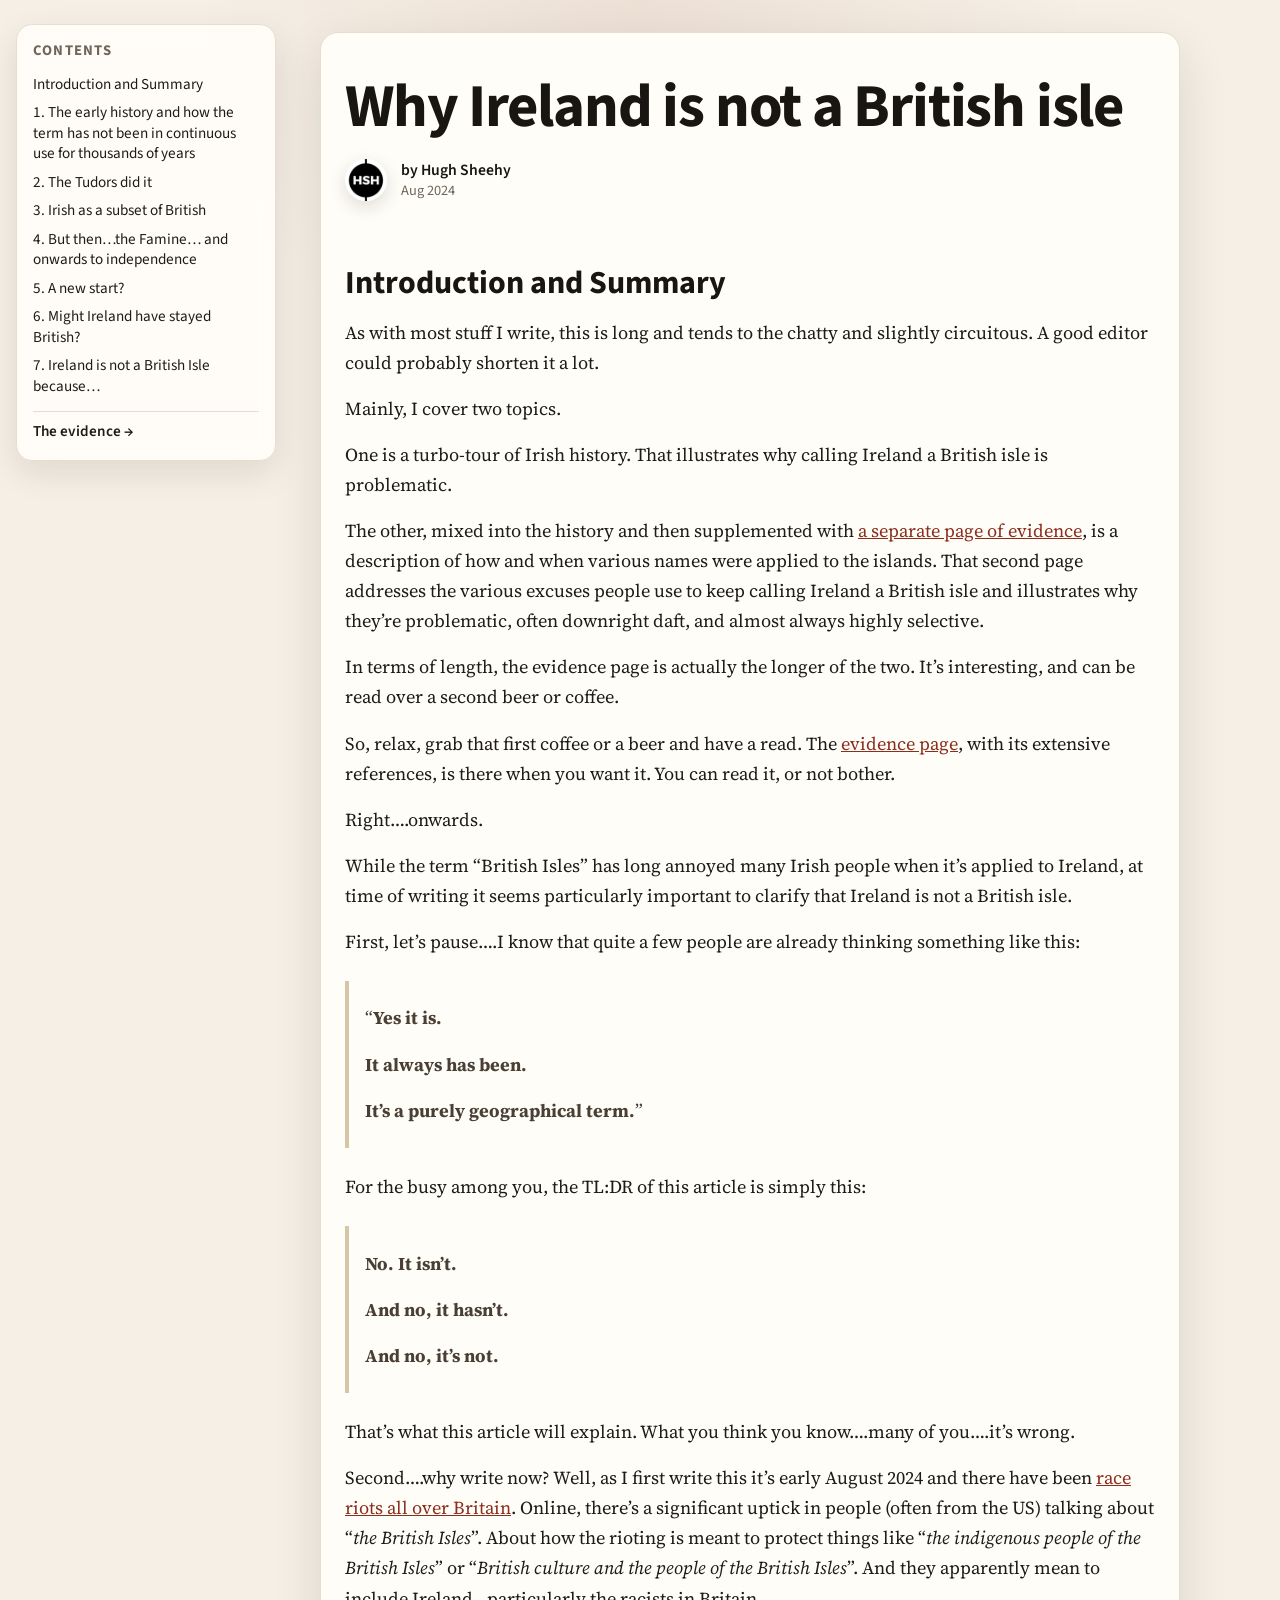
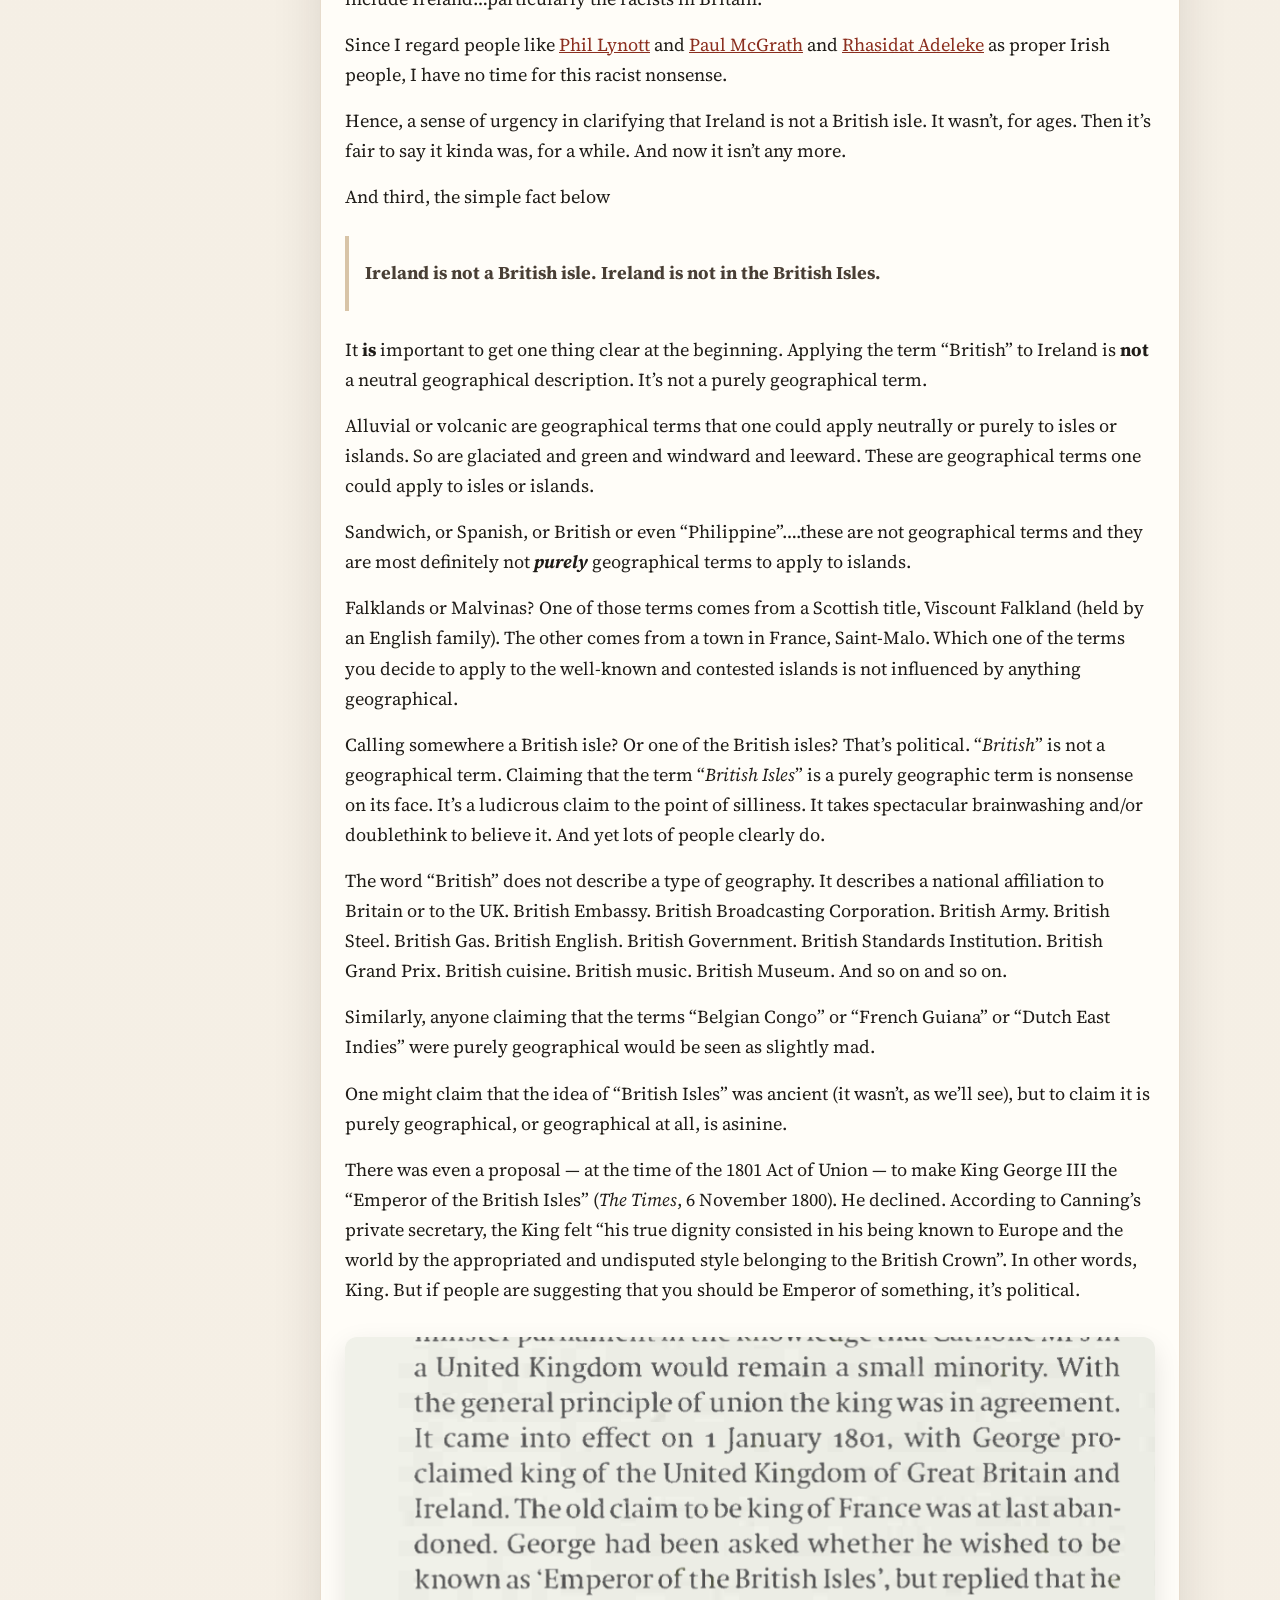
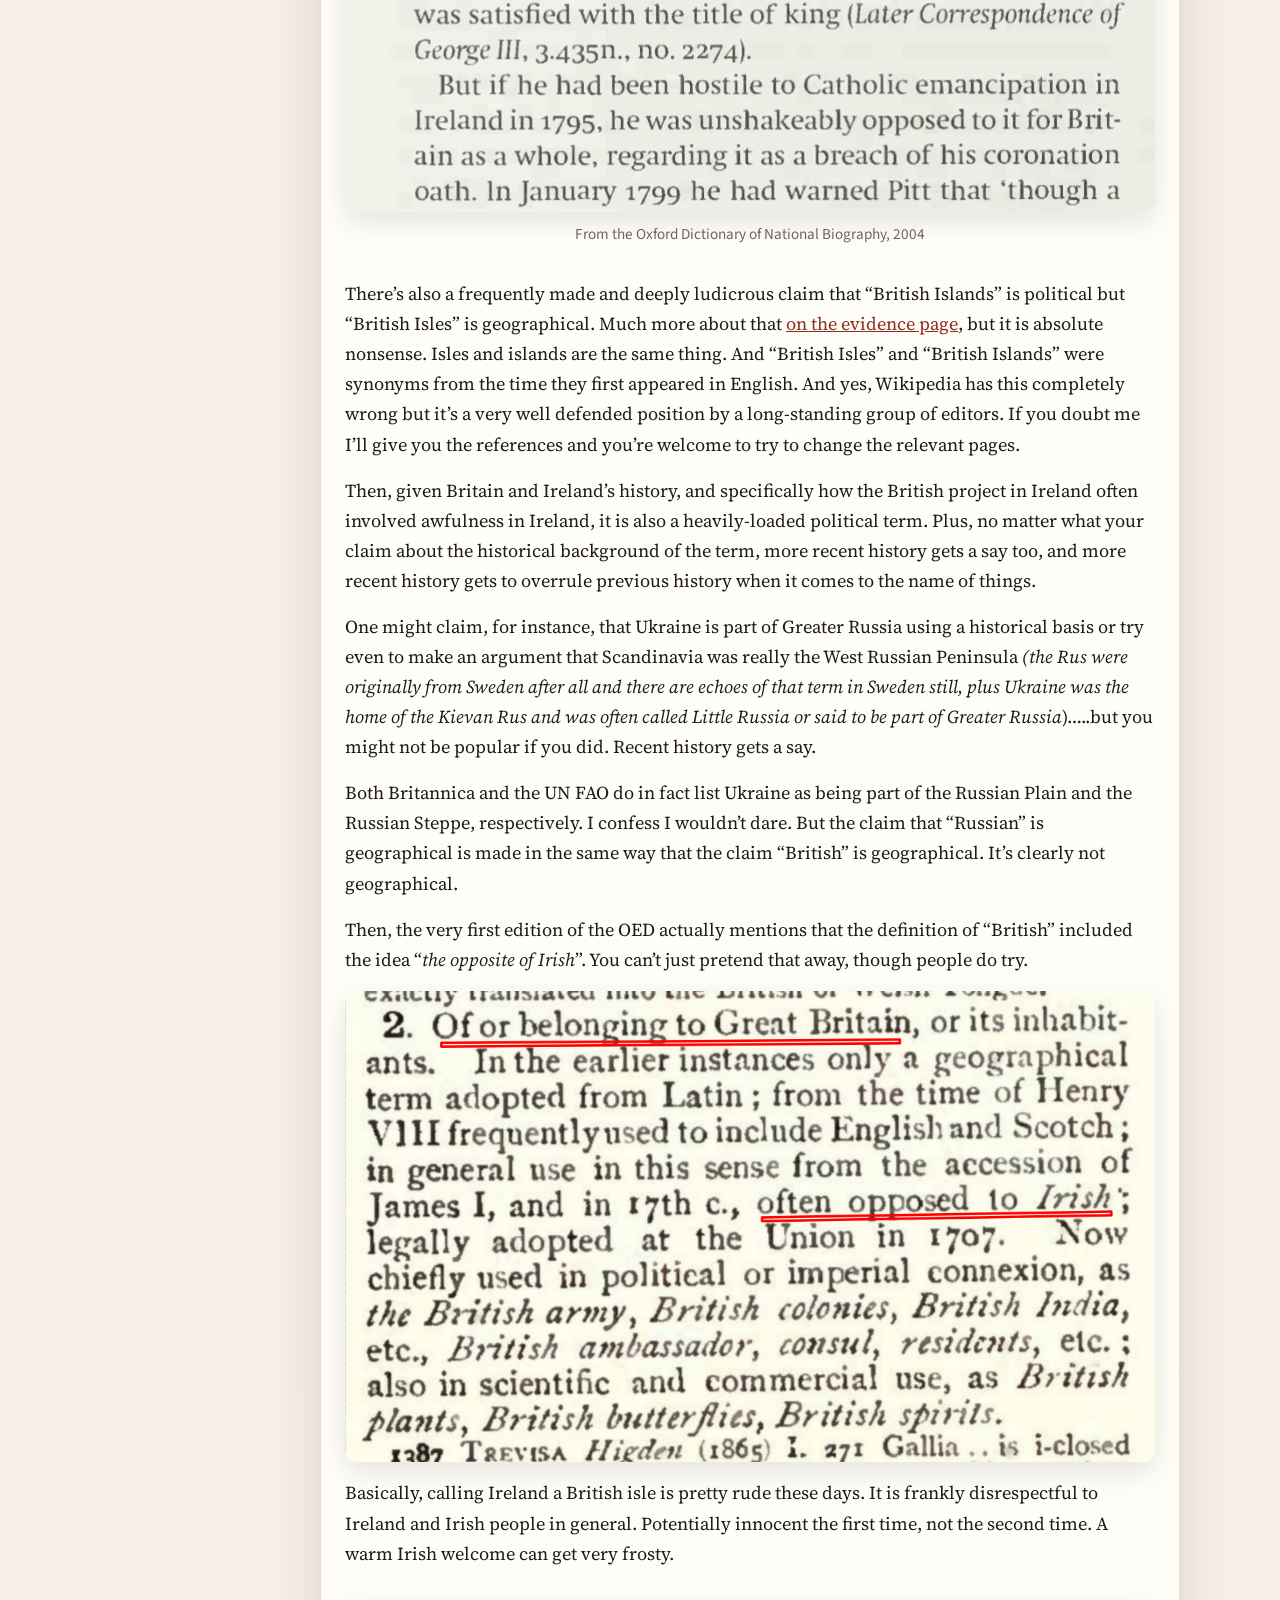
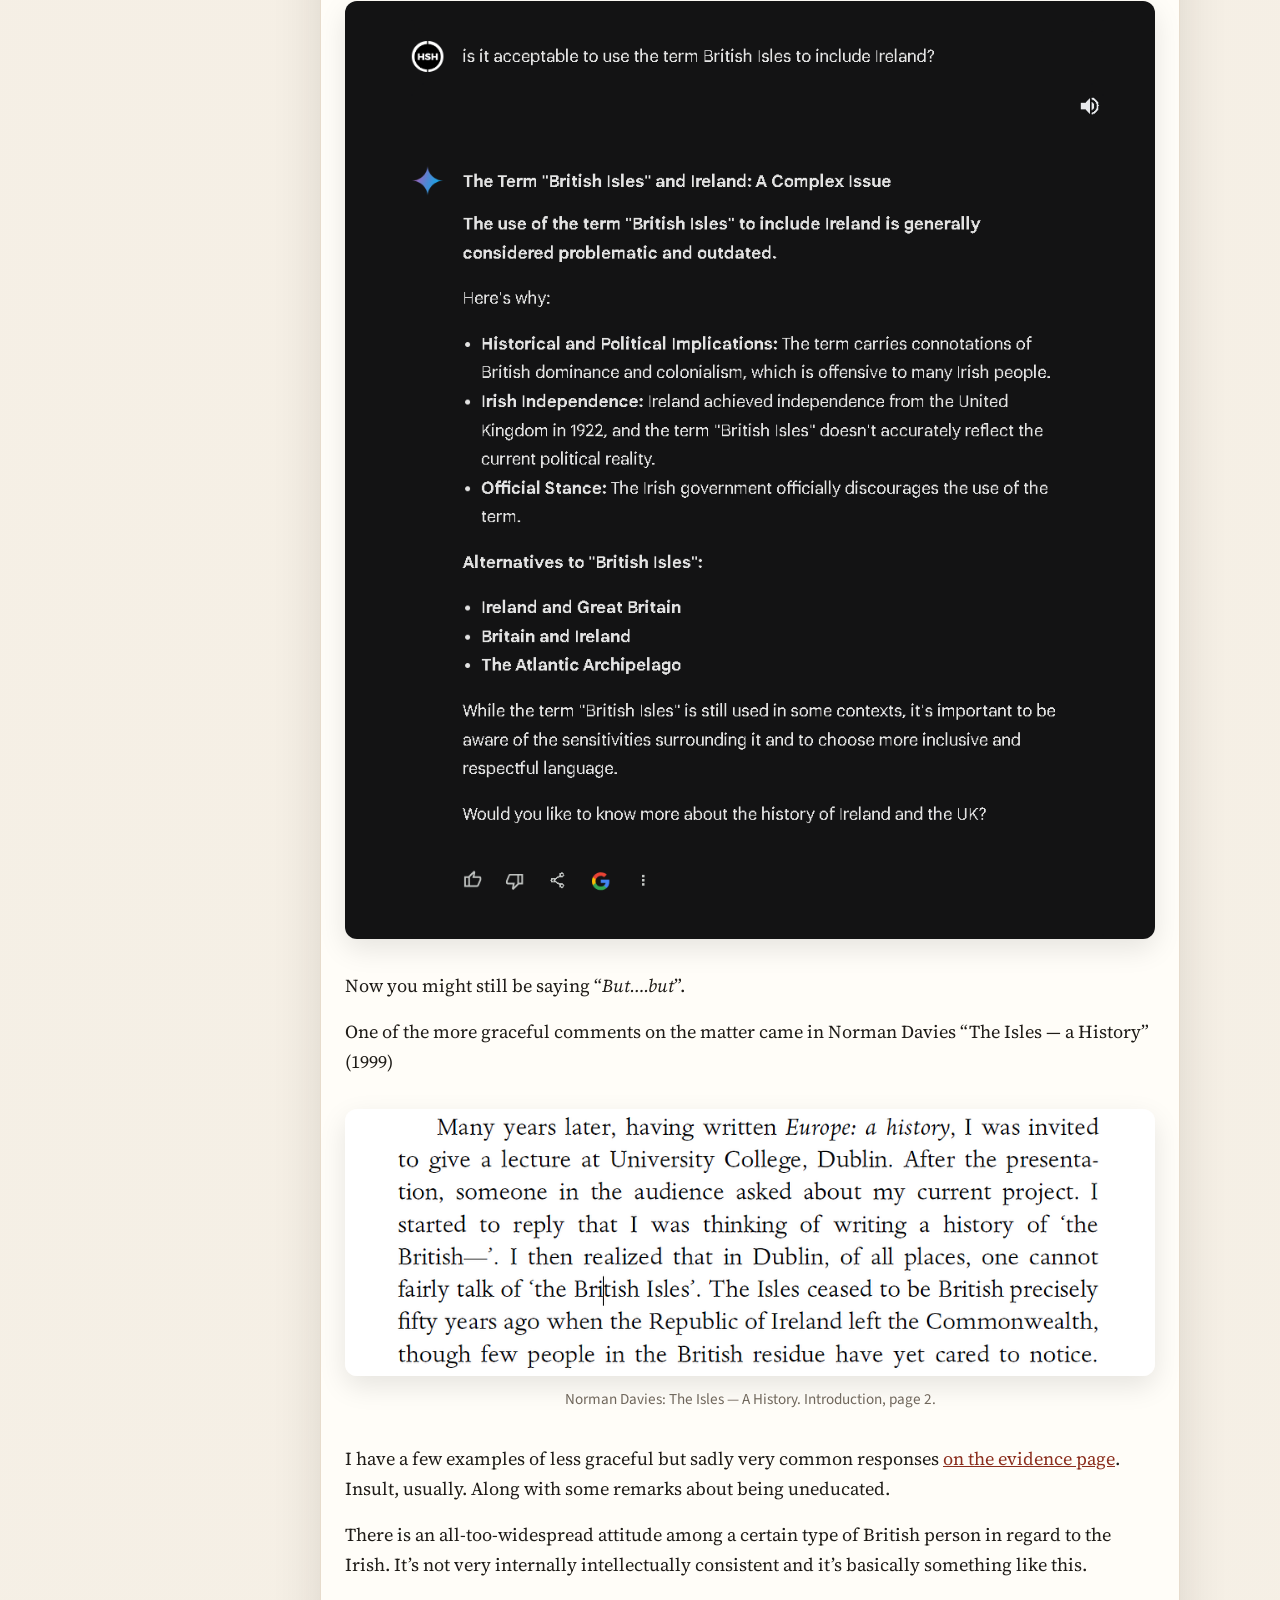
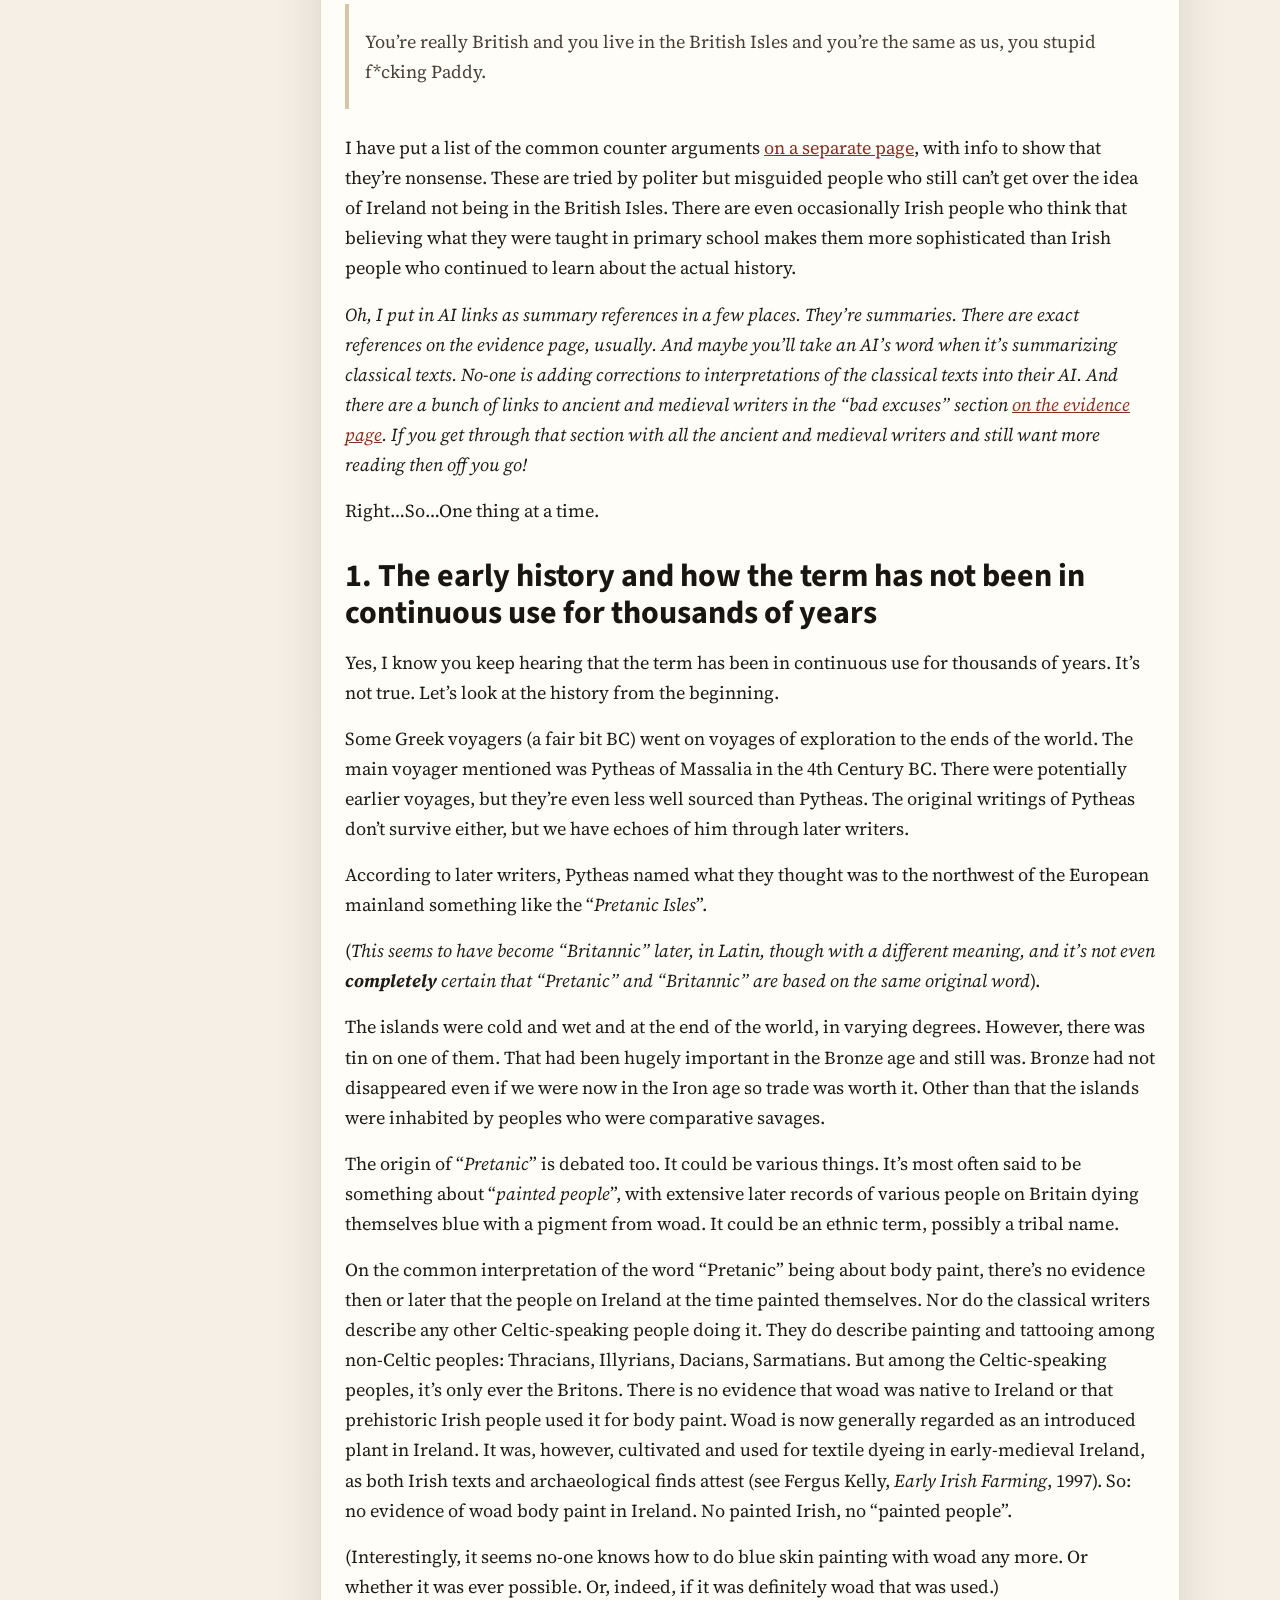
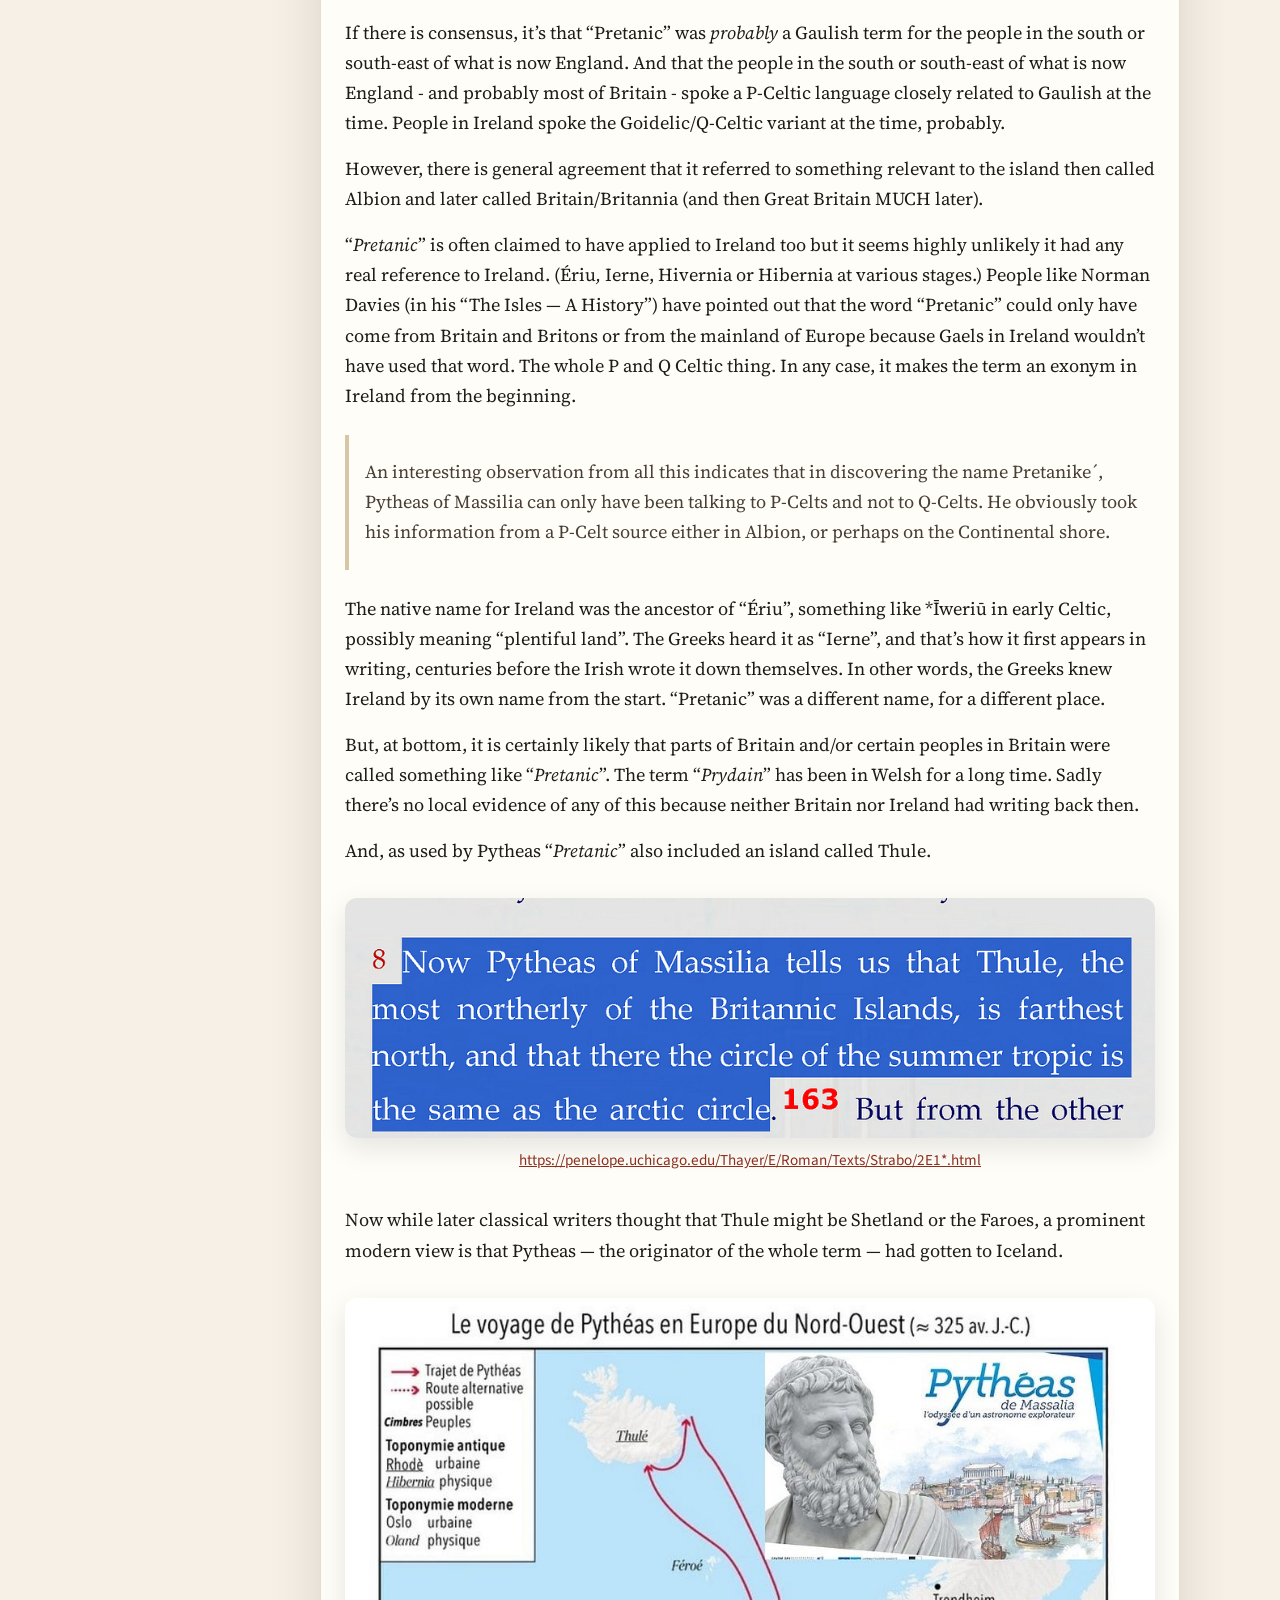
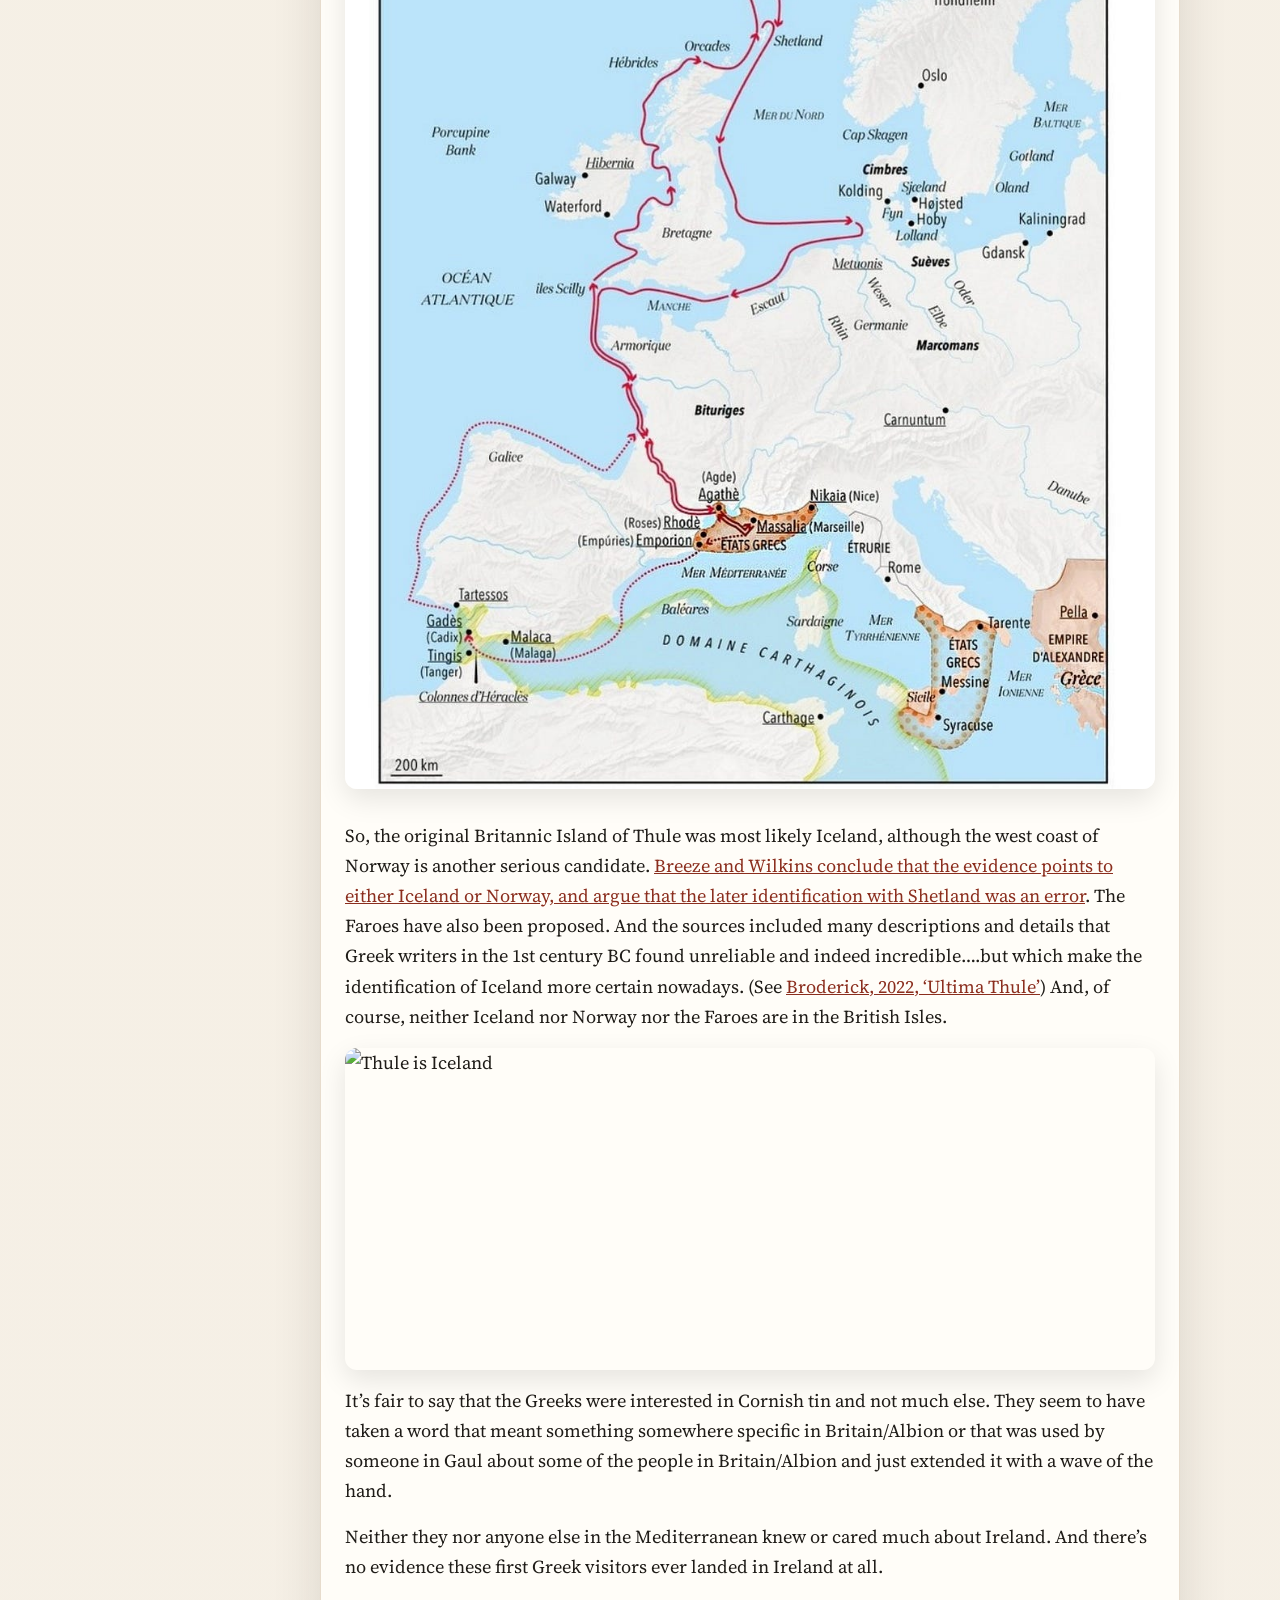
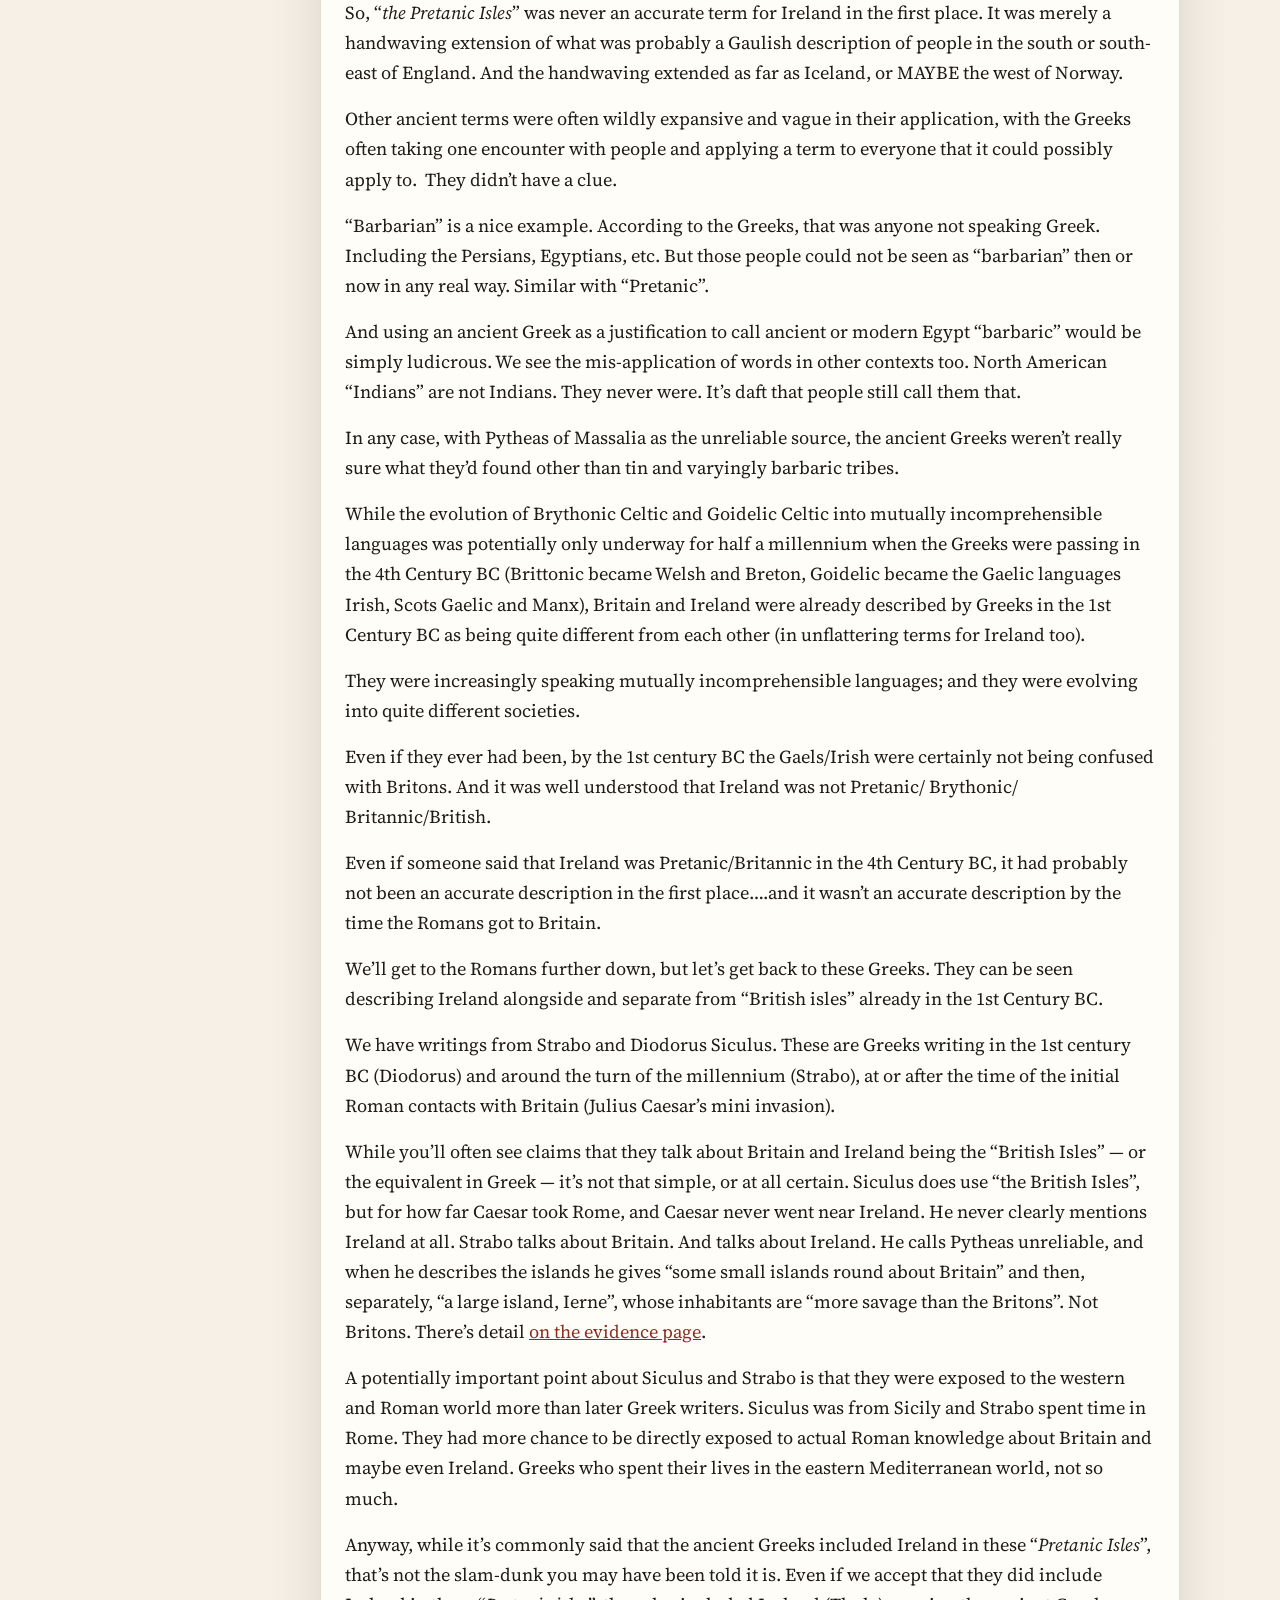
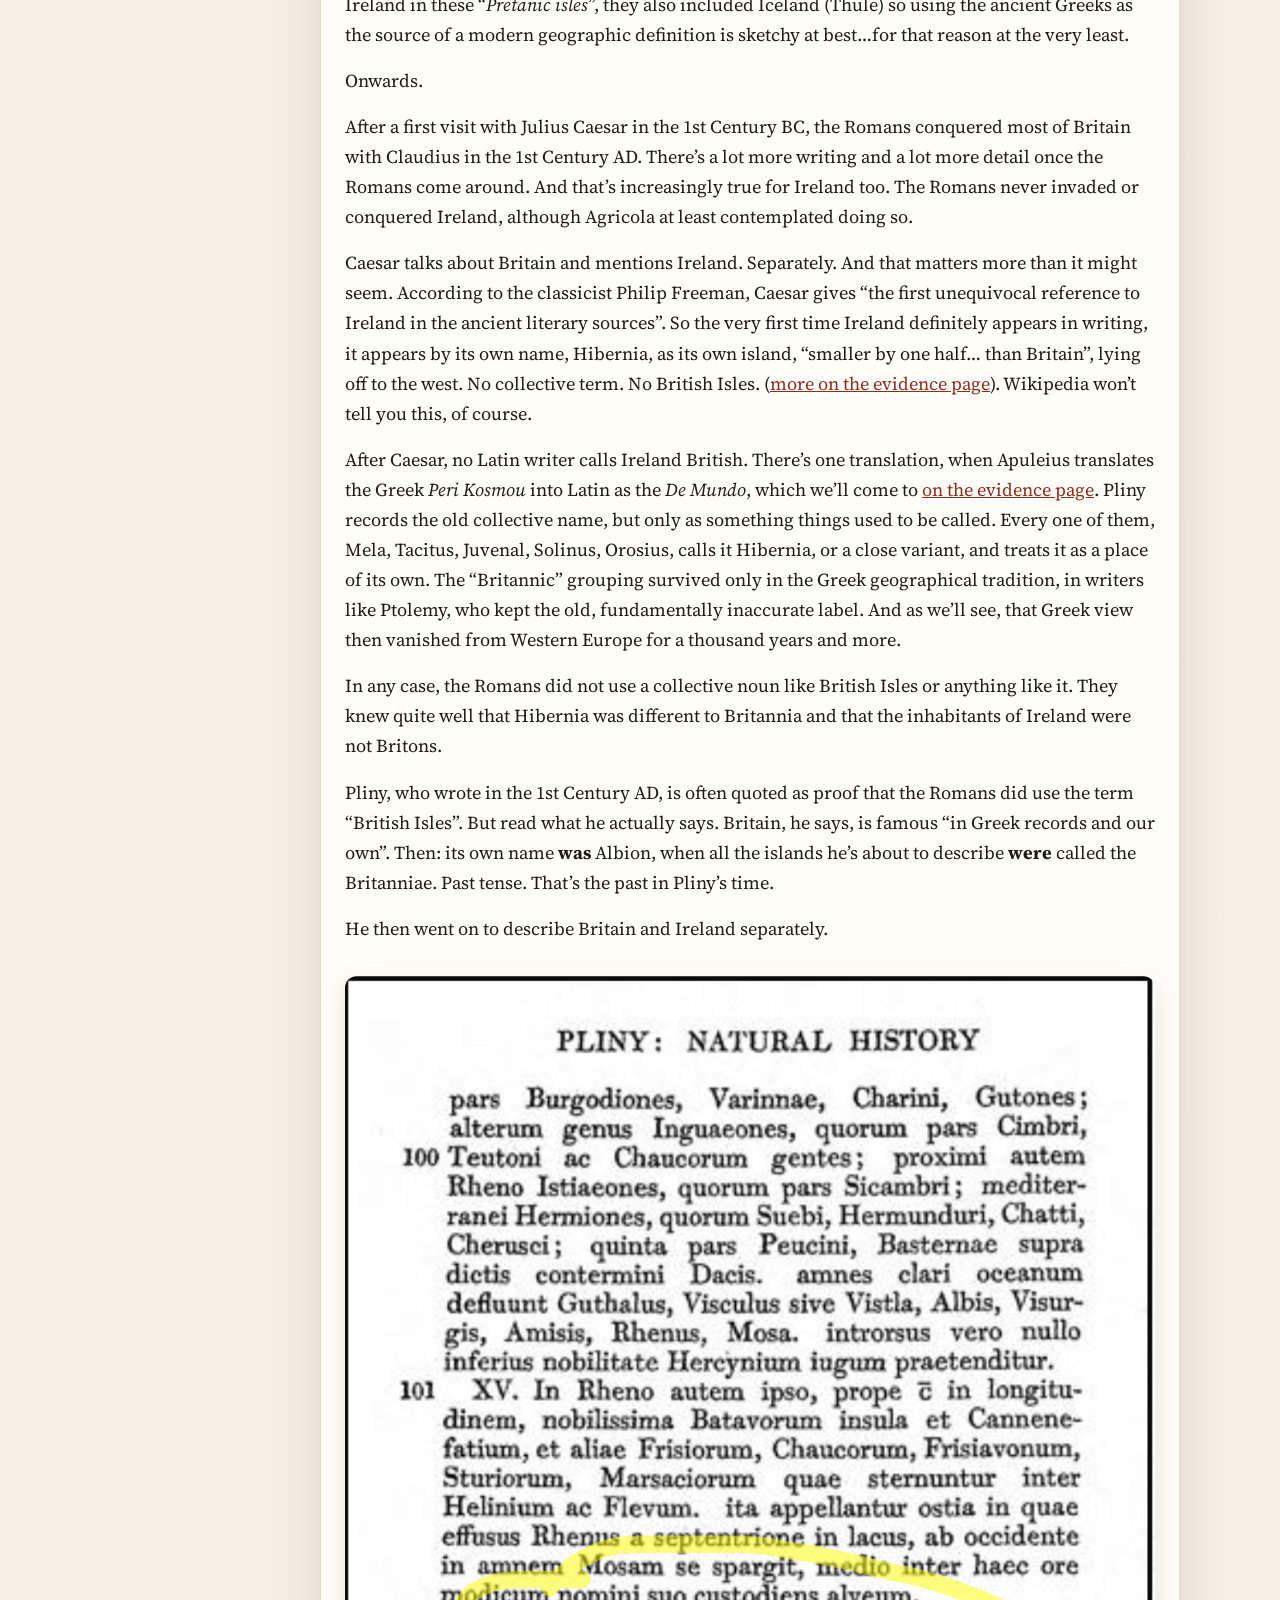
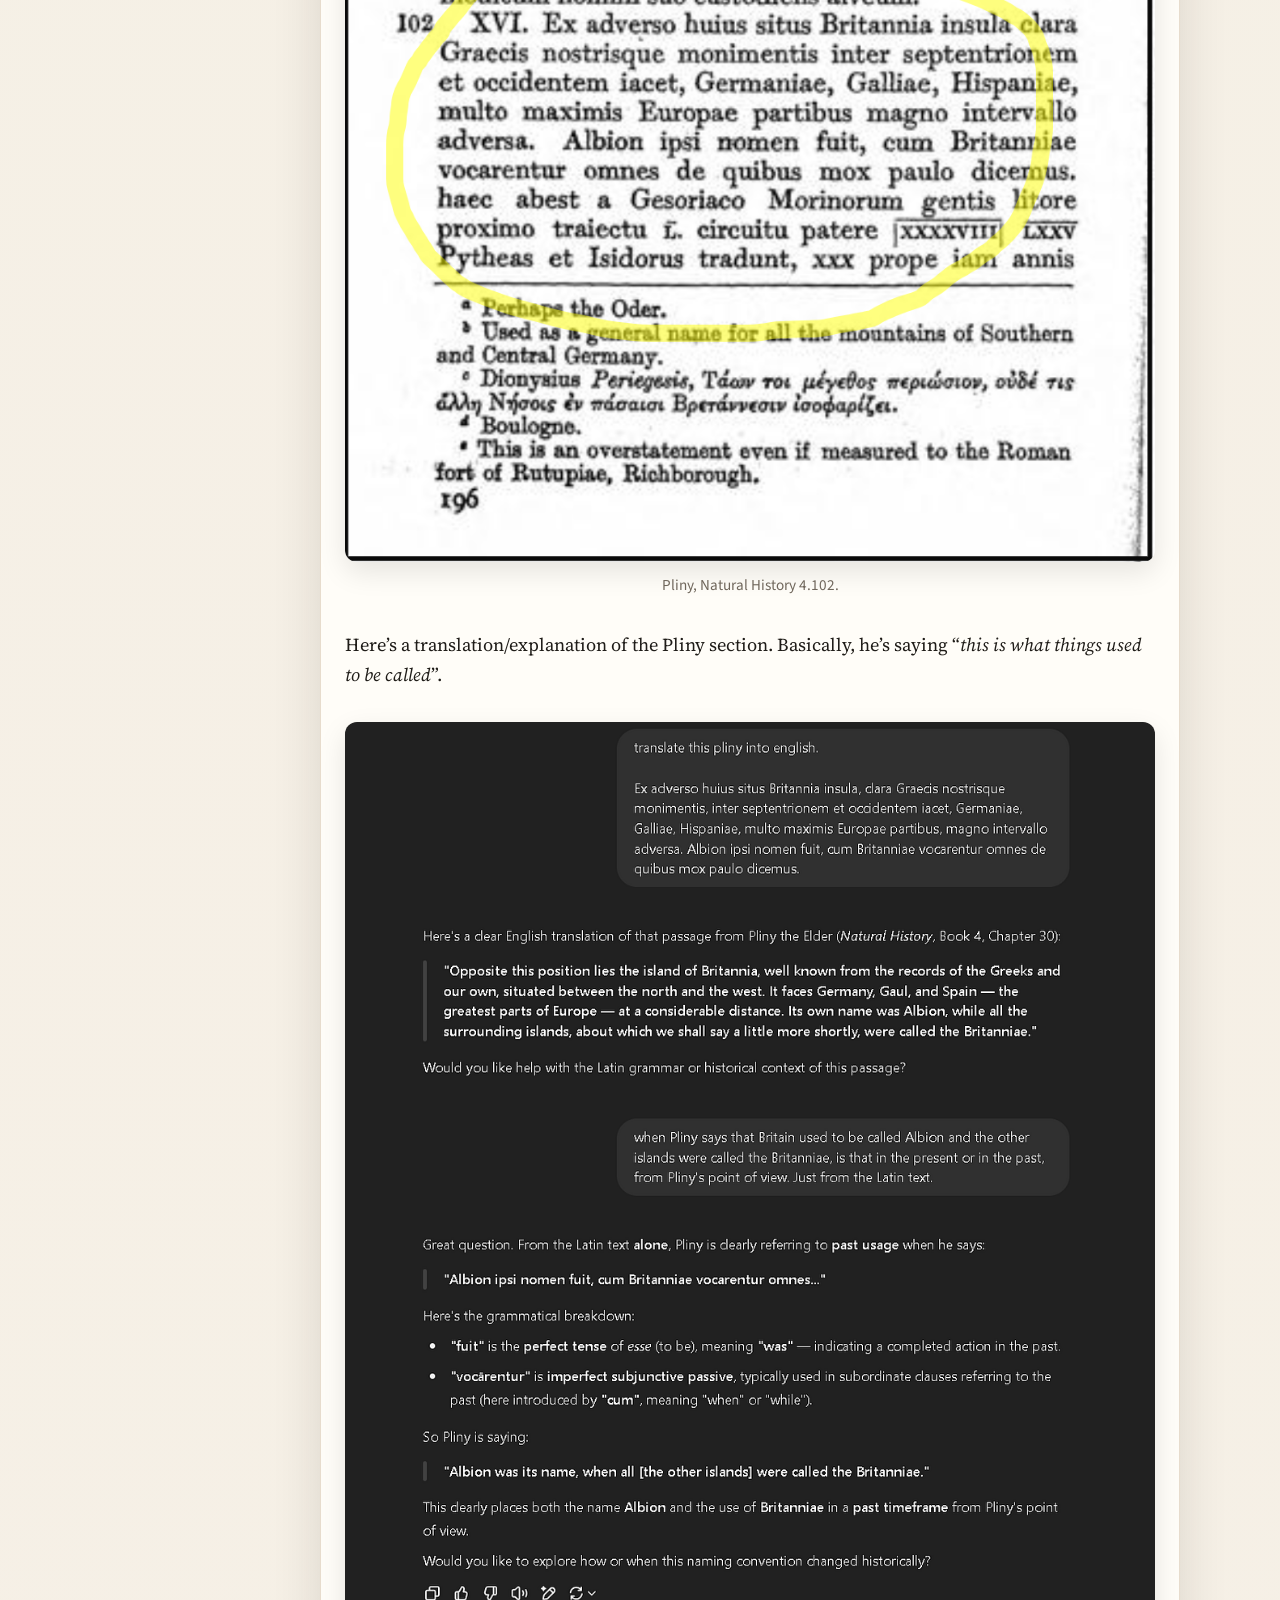
==== commit 530953ee: "Fixed heading ids in HTML; hover # link on every heading" ====
--- a/british-isles/index.html
+++ b/british-isles/index.html
@@ -68,7 +68,7 @@
     </aside>
     <main class="page"><h1>Why Ireland is not a British isle</h1>
 <p><a href="https://linktr.ee/hughsheehy" rel="noopener noreferrer" target="_blank" class="signature" aria-label="By Hugh Sheehy, August 2024"> <img src="./assets/logo.webp" alt="Hugh Sheehy logo" class="signature-logo"> <span class="signature-text"> <span class="signature-name">by Hugh Sheehy</span> <span class="signature-date">Aug 2024</span> </span> </a></p>
-<h2>Introduction and Summary</h2>
+<h2 id="introduction-and-summary">Introduction and Summary</h2>
 <p>As with most stuff I write, this is long and tends to the chatty and slightly circuitous. A good editor could probably shorten it a lot.</p>
 <p>Mainly, I cover two topics.</p>
 <p>One is a turbo-tour of Irish history. That illustrates why calling Ireland a British isle is problematic.</p>
@@ -130,7 +130,7 @@
 <p>I have put a list of the common counter arguments <a href="evidence/">on a separate page</a>, with info to show that they’re nonsense. These are tried by politer but misguided people who still can’t get over the idea of Ireland not being in the British Isles. There are even occasionally Irish people who think that believing what they were taught in primary school makes them more sophisticated than Irish people who continued to learn about the actual history.&nbsp;</p>
 <p><em>Oh, I put in AI links as summary references in a few places. They’re summaries. There are exact references on the evidence page, usually. And maybe you’ll take an AI’s word when it’s summarizing classical texts. No-one is adding corrections to interpretations of the classical texts into their AI. And there are a bunch of links to ancient and medieval writers in the “bad excuses” section <a href="evidence/">on the evidence page</a>. If you get through that section with all the ancient and medieval writers and still want more reading then off you go!</em></p>
 <p>Right…So…One thing at a time.</p>
-<h2>1. The early history and how the term has not been in continuous use for thousands of years</h2>
+<h2 id="1-the-early-history-and-how-the-term-has-not-been-in-continuous-use-for-thousands-of-years">1. The early history and how the term has not been in continuous use for thousands of years</h2>
 <p>Yes, I know you keep hearing that the term has been in continuous use for thousands of years. It’s not true. Let’s look at the history from the beginning.</p>
 <p>Some Greek voyagers (a fair bit BC) went on voyages of exploration to the ends of the world. The main voyager mentioned was Pytheas of Massalia in the 4th Century BC. There were potentially earlier voyages, but they’re even less well sourced than Pytheas. The original writings of Pytheas don’t survive either, but we have echoes of him through later writers.</p>
 <p>According to later writers, Pytheas named what they thought was to the northwest of the European mainland something like the “<em>Pretanic Isles</em>”.</p>
@@ -224,7 +224,7 @@
 </figure>
 <p>And, again, see more in “bad excuses” <a href="evidence/#2-it-s-been-in-use-for-thousands-of-years">on the evidence page</a>.</p>
 <p>However, the middle ages eventually ended and the 1500s rolled around.</p>
-<h2>2. The Tudors did it</h2>
+<h2 id="2-the-tudors-did-it">2. The Tudors did it</h2>
 <p>As the 1500s got started, Ireland was run by two main and by then only slightly competing forces….the old Gaelic Irish and the Norman-Irish.</p>
 <p>Ireland was far from a single polity at the time. Imagine, perhaps, something like England before it was England, i.e. with Kingdoms like Wessex and all the rest of the petty kings and ever-changing alliances.</p>
 <p>While the various Norman Lords in Ireland owed their allegiance to the King of England as their overlord (that’s a story in itself), and many of the old Irish Lords did, the ties were fading and Ireland was troublesome.</p>
@@ -293,7 +293,7 @@
 <figure class="figure"><img src="./assets/the-british-isles-a-brief-history-of-a-term-from-a-four-nations-perspective.png" alt="Extract from the Four Nations History blog: the term “British Isles” dates from the sixteenth century, between the Anglo-Welsh Union of 1536 and the Union of the Crowns in 1603, and has no common usage in the Republic of Ireland." loading="lazy" class="zoomable">
 <figcaption><a href="https://fournationshistory.wordpress.com/2016/03/14/the-british-isles-a-brief-history-of-a-term-from-a-four-nations-perspective/" rel="noopener noreferrer" target="_blank">https://fournationshistory.wordpress.com/2016/03/14/the-british-isles-a-brief-history-of-a-term-from-a-four-nations-perspective/</a></figcaption>
 </figure>
-<h2>3. Irish as a subset of British</h2>
+<h2 id="3-irish-as-a-subset-of-british">3. Irish as a subset of British</h2>
 <p>The following centuries were pretty grim for Ireland. Essentially, the Irish and the Catholic Irish in particular backed the wrong horse every single time over the next few hundred years. Every single time. Daft bastards, really.</p>
 <p>First they backed the Stuarts over Cromwell.</p>
 <p>Cromwell is often ranked among the greatest Englishmen ever. In the BBC’s 2002 poll of the 100 Greatest Britons, he came 10th. He’s generally despised in Ireland so you can imagine that being against him had not been a good choice. That was the mid-1600s.</p>
@@ -314,7 +314,7 @@
 <p>Irish culture was repressed if not entirely crushed. Ireland was, indeed, arguably a British Isle. Irish had essentially become a subset of British.</p>
 <p>But still not <strong><em>quite</em></strong>. Even at that moment it was “The United Kingdom of Great Britain and Ireland”. Ireland still got a mention. Perhaps no more than a fig-leaf to cover the rape, but still something. I have read commentary about how it might have just been called “The Kingdom of the British Isles”, but that the odd constitutional positions of the Isle of Man and the Channel Islands militated against that. I’ll see if I can find a source. There were, as mentioned above, discussions about making King George the “Emperor of the British Isles”.</p>
 <p>But, bottom line, during the 1600s and 1700s and into the 1800s, the term “The British Isles” was indeed in common use and essentially accurate use.</p>
-<h2>4. But then…the Famine… and onwards to independence</h2>
+<h2 id="4-but-then-the-famine-and-onwards-to-independence">4. But then…the Famine… and onwards to independence</h2>
 <p>If anything, the 1800s were possibly worse in Ireland than the 1600s or the 1700s. Hard to foresee, but ultimately true.</p>
 <p>While political changes in Britain meant that oppression of Catholics was easing across the UK, there was no flexibility when it came to British control in Ireland. The sentiment that was behind the risings in 1798 and 1803 was taken up using peaceful means by one of the greatest men in Irish history. Daniel O’Connell. He’s worth looking up separately. The Great Liberator. Flawed, but a great man.</p>
 <p>He ran a massive and popular campaign to reverse the 1801 Act of Union across the 1830s and into the 1840s. It was a big deal in Ireland. However, his peaceful attempts at reversing the Act of Union were fatally damaged when a planned “Monster Meeting” was threatened with violent repression by the government and the campaign fell apart. O’Connell was stumped. If peaceful means could be violently repressed by the government…O’Connell didn’t have another tool in his bag. Above all, he wanted to avoid violence. The UK government had no such qualms. O’Connell and his movement fell apart in confusion. There seems to be pretty strong consensus that, at the time, the UK government would have had no problem with violently putting down O’Connell’s meetings. Peaceful methods do depend on the government not being prepared to just kill people.</p>
@@ -337,7 +337,7 @@
 <p>Then we got into the early 1900s and, unhappily, instead of Home Rule and a transition to peaceful democratic autonomy within the UK or within the British Empire and with or without an eventual transition to being a Republic….. the world instead got WWI and Ireland got the Easter Rising, the War of Independence, independence itself, and the apparently compulsory post-independence Civil War. None of it was pleasant. None of it should have been necessary. Lots of people died.</p>
 <p>Many (most?) British people are almost entirely unaware of any of this, despite the fact that it was their country, supposedly. Ask them about the Curragh Mutiny or who brought the first guns from Germany into Ireland and they’ll know nothing about the mutiny and will get the answer wrong about German guns.</p>
 <p>In any case, instead of some tedious democratic process, the United Kingdom of Great Britain and Ireland ended in flames and death.</p>
-<h2>5. A new start?</h2>
+<h2 id="5-a-new-start">5. A new start?</h2>
 <p>But Ireland began again.</p>
 <p>And the UK continued as the United Kingdom of Great Britain….and Northern Ireland.</p>
 <p>The new Irish state started first as the “Free State”, within the British Empire. Then as Ireland (<em>Republic of Ireland</em>). But it was operating as Ireland, either way. Initially in a limited way but with autonomy increasing gradually — both politically and economically.</p>
@@ -352,7 +352,7 @@
 <p>Ireland shook off the chip on its shoulder. Irishness didn’t have to include “<em>and it’s not British/English</em>”. There had always been Irishness but now it was more confident and relaxed. Whether coincidental or not — and indeed no matter which direction the causality went — the gradual and then final end of the Troubles in Northern Ireland mattered a lot too.</p>
 <p>Ireland was reborn. And now <strong>really </strong>not as a subset of Britain and Britishness, but as its own thing. This hadn’t happened for a <strong>LONG </strong>time.</p>
 <p>(<em>we can talk about Ireland and the EEC/EU another day</em>)</p>
-<h2>6. Might Ireland have stayed British?</h2>
+<h2 id="6-might-ireland-have-stayed-british">6. Might Ireland have stayed British?</h2>
 <p>Here’s a thought. A bit of a diversion, but bear with me. Or skip ahead to section 7. Up to you.</p>
 <p>The United Kingdom failed as a political project because instead of incorporating and accommodating Irishness, it tried to crush Irishness and failed.</p>
 <p>The UK still exists in a small way with Northern Ireland but it’s essentially back to being The Kingdom of Great Britain. Not the UK, not really. It’s Great Britain plus “<em>Oh yeah. Northern Ireland. Yeah. I forgot about them</em>.” It’s more 1707 than 1801.</p>
@@ -378,7 +378,7 @@
 <p>For sure, Ireland is a subset of Europe and a subset of the world, but it’s no longer a subset of Britain or of Britishness. Those trade numbers are downright amazing for a country like Ireland and its richer much larger nearest neighbor.</p>
 <p>Ireland is no longer British.</p>
 <p>Anyway! Back to the main story.</p>
-<h2>7. Ireland is not a British Isle because…</h2>
+<h2 id="7-ireland-is-not-a-british-isle-because">7. Ireland is not a British Isle because…</h2>
 <p>All the above is historically interesting but the argument could be made that it’s also entirely irrelevant. Even if Ireland had been a happy British isle for centuries, things change.</p>
 <p>Today, Ireland is not a British isle. The term “<em>The British Isles</em>” can’t be separated from its political nature and political implications.</p>
 <p>It is as ludicrous as claiming that Ukraine is still “Little Russia” or that Ukraine is still on “the Russian Steppe”. No-one could deny the close geographical and historical ties between the two countries or the historical connection of “Rus” to Ukraine. But more recent politics matters.</p>
--- a/british-isles/site.css
+++ b/british-isles/site.css
@@ -70,6 +70,32 @@
   color: var(--muted);
   font-size: 0.88rem;
 }
+.toc a.sub2 {
+  padding-left: 28px;
+  color: var(--muted);
+  font-size: 0.82rem;
+}
+.page h4 {
+  font-size: clamp(1.1rem, 2vw, 1.35rem);
+  color: #4a423a;
+  margin: 2.2rem 0 0.6rem;
+}
+.heading-anchor {
+  margin-left: 0.4em;
+  color: var(--muted);
+  text-decoration: none;
+  font-weight: 400;
+  opacity: 0;
+  transition: opacity 0.15s;
+}
+h2:hover .heading-anchor, h3:hover .heading-anchor, h4:hover .heading-anchor, .heading-anchor:focus {
+  opacity: 1;
+}
+@media (hover: none) {
+  .heading-anchor {
+    opacity: 0.45;
+  }
+}
 .toc a:hover {
   color: var(--accent);
 }
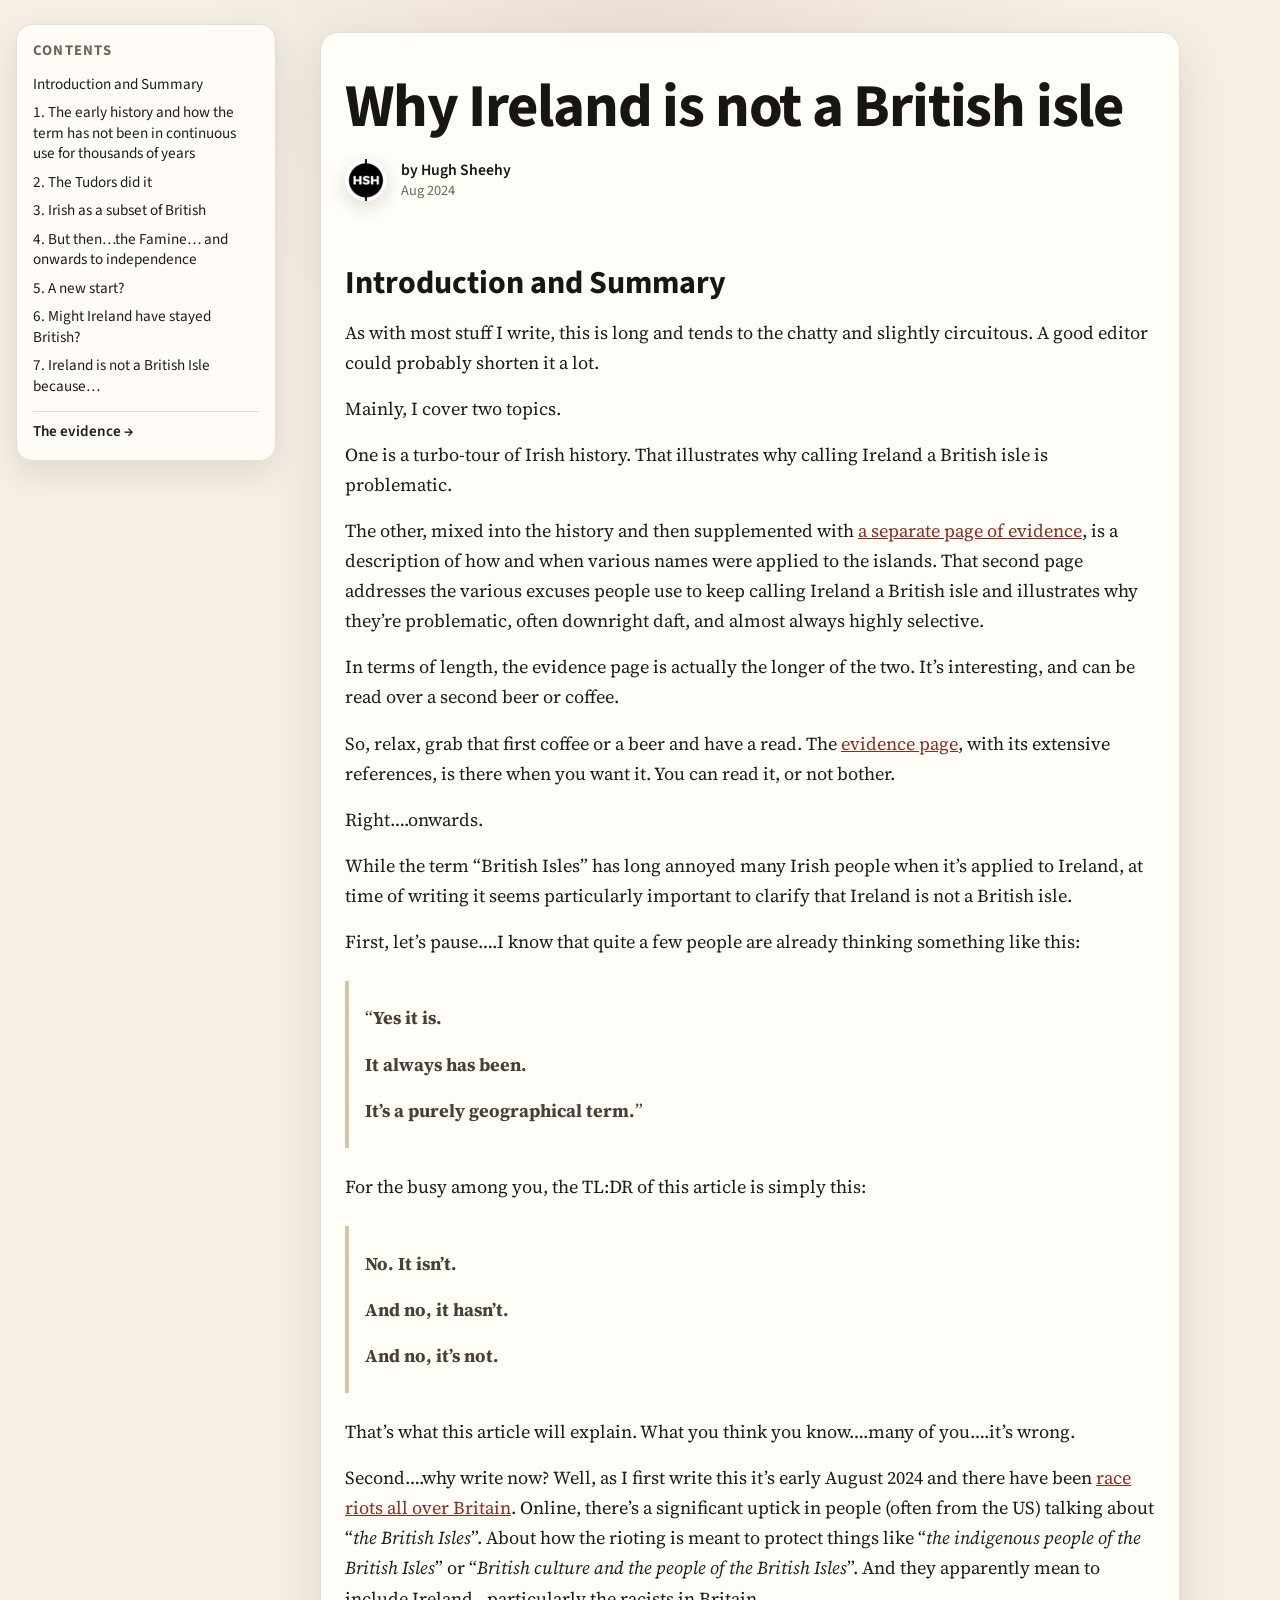
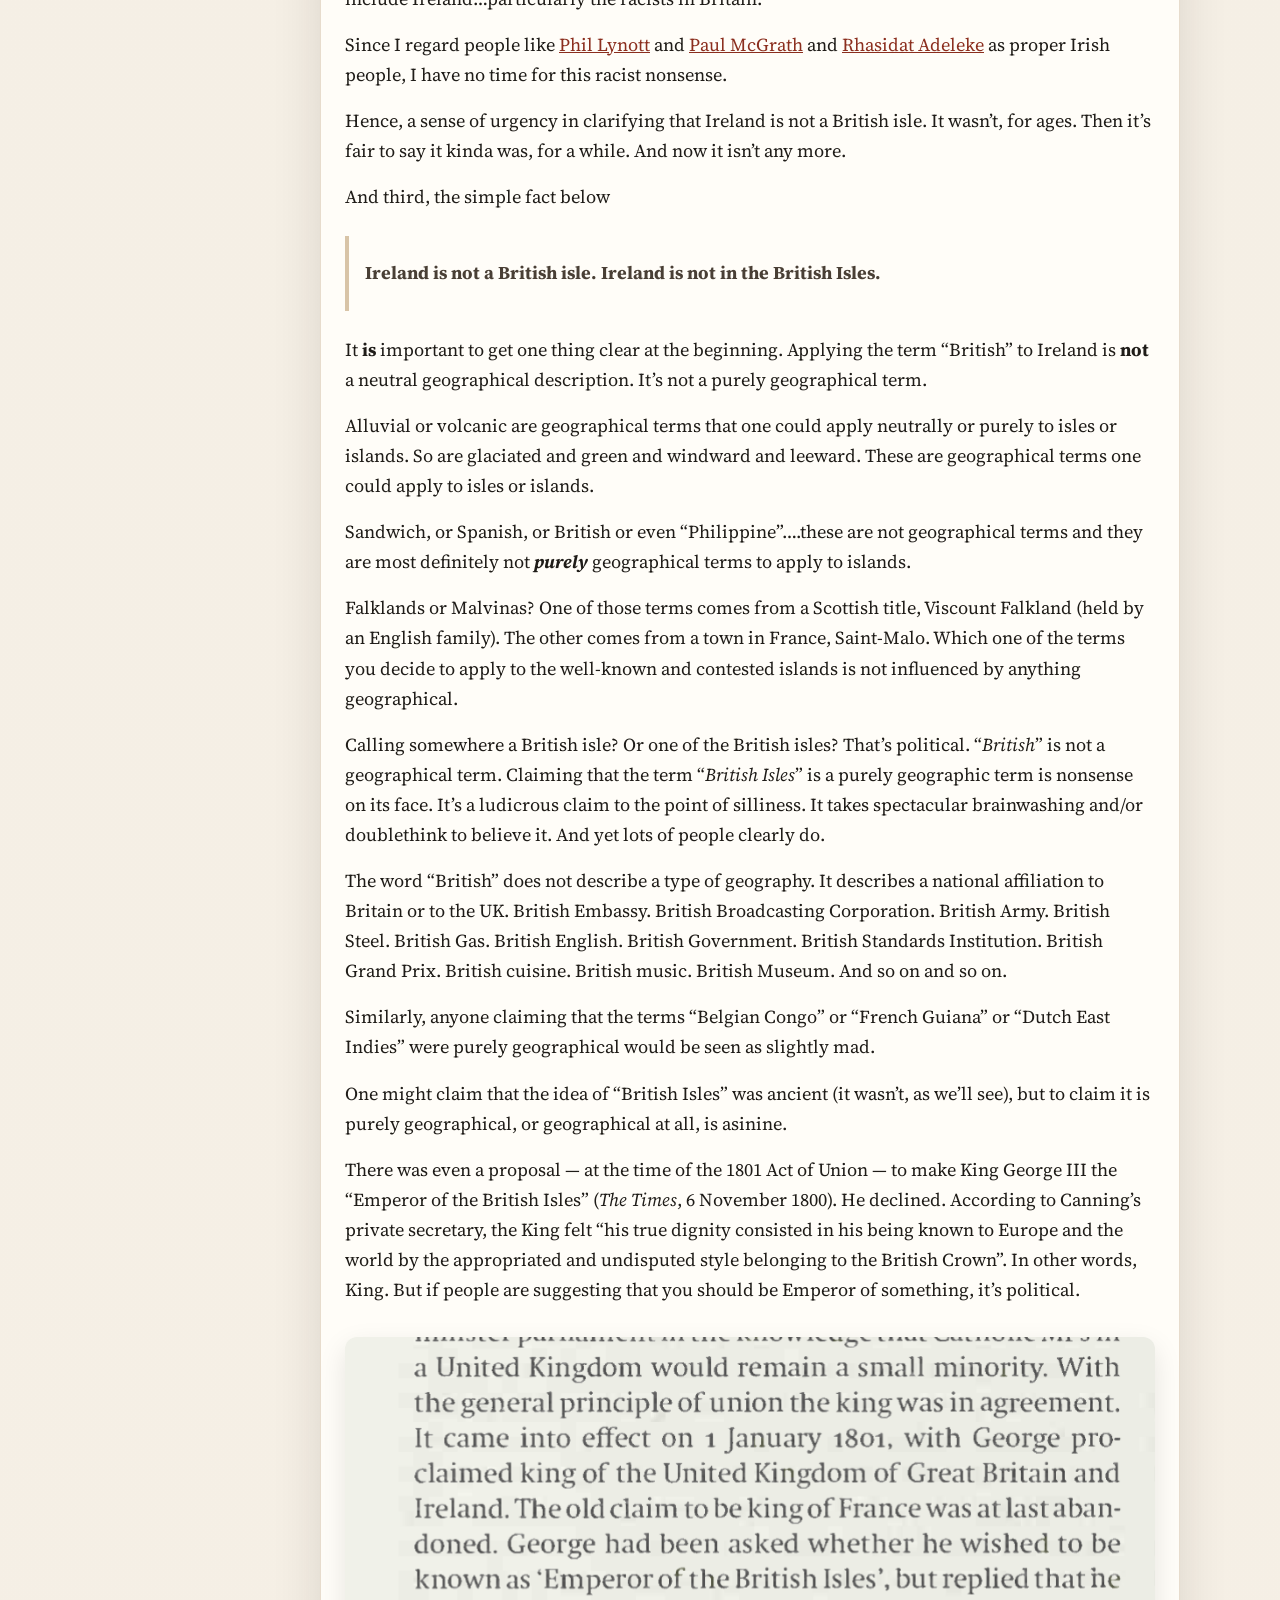
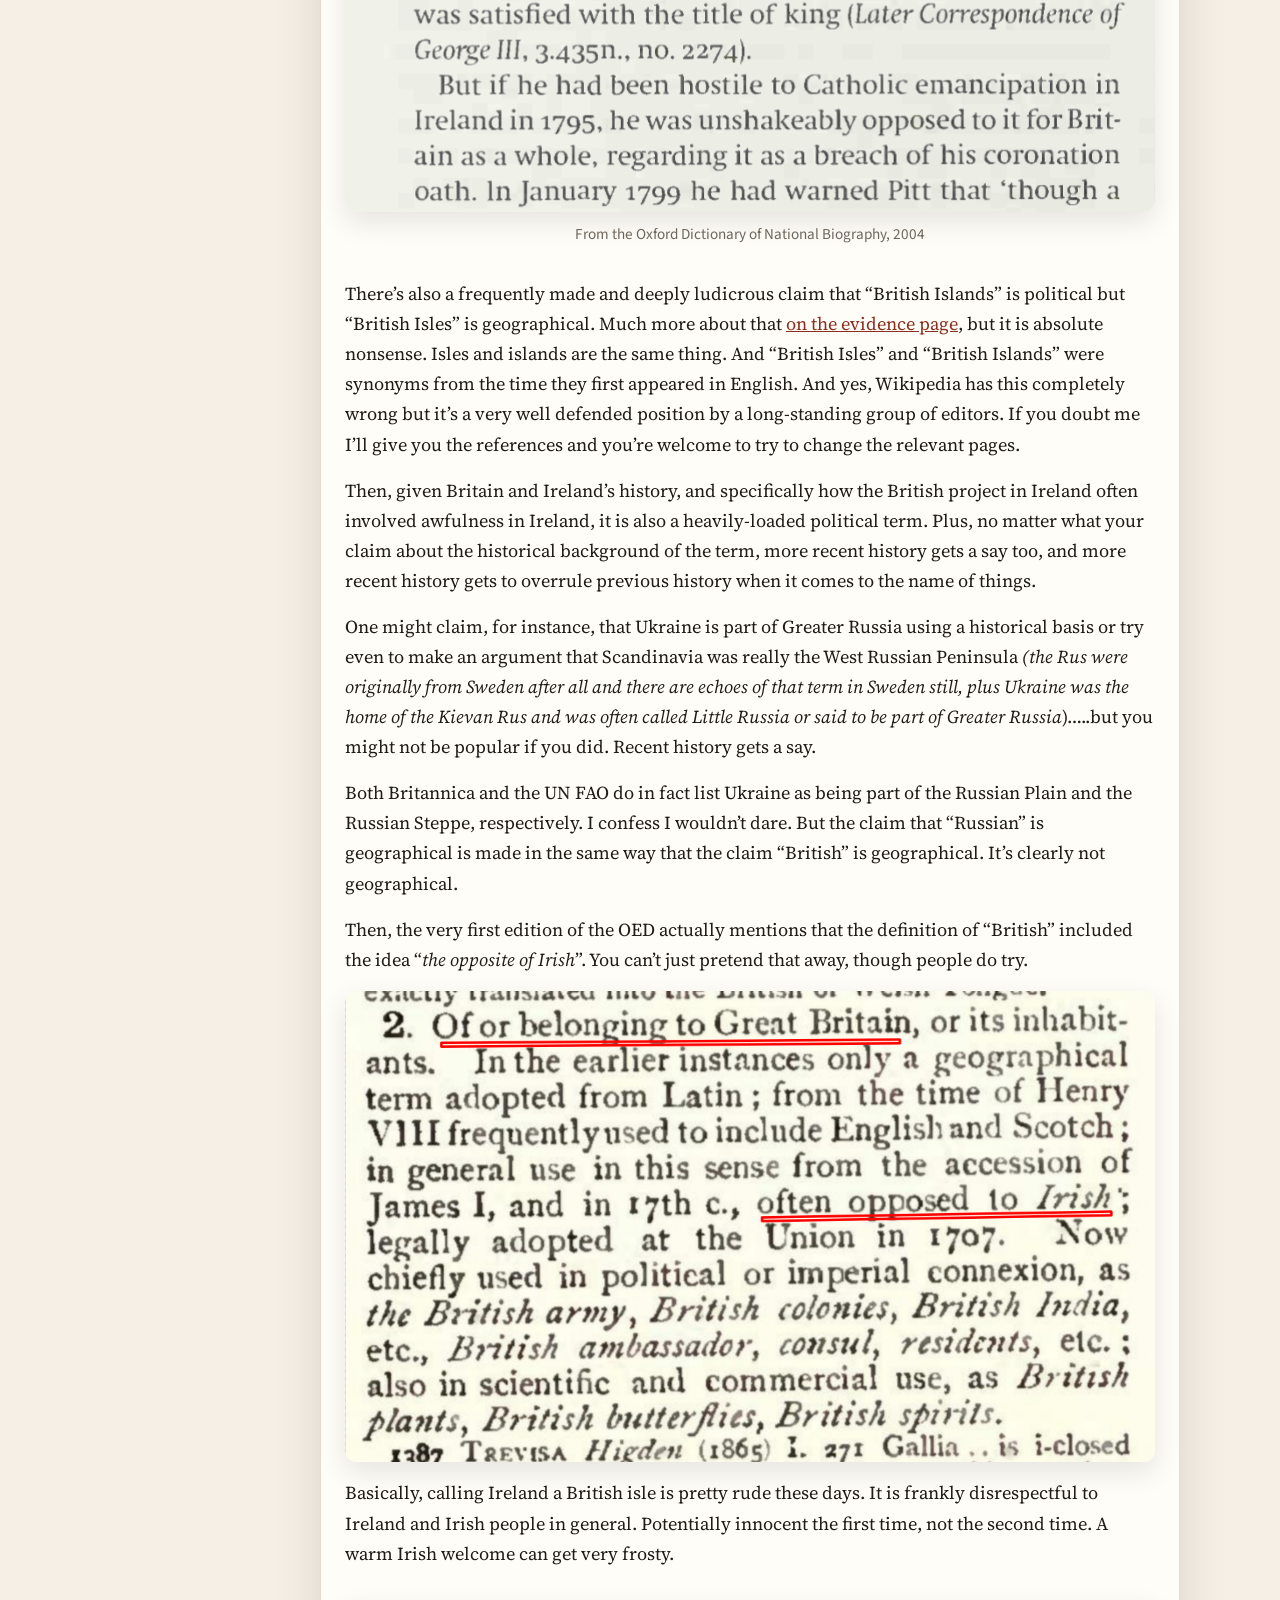
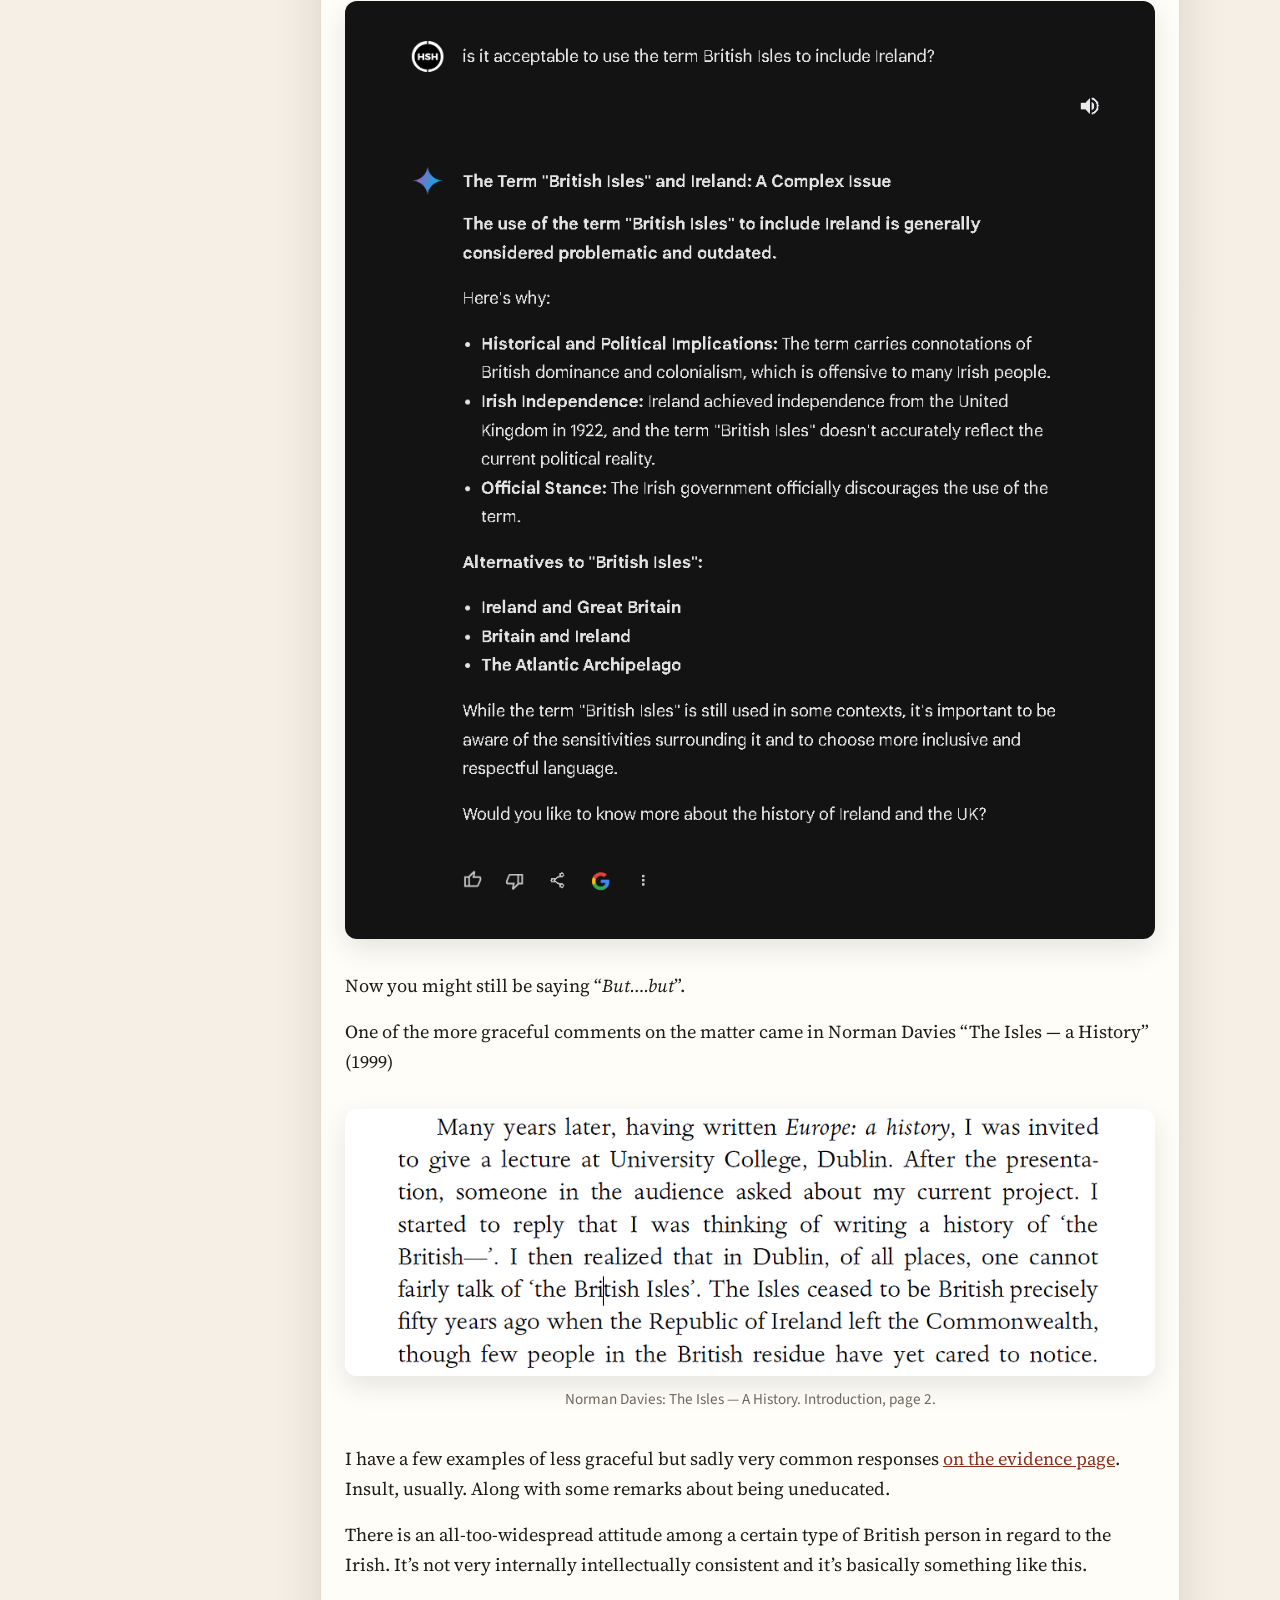
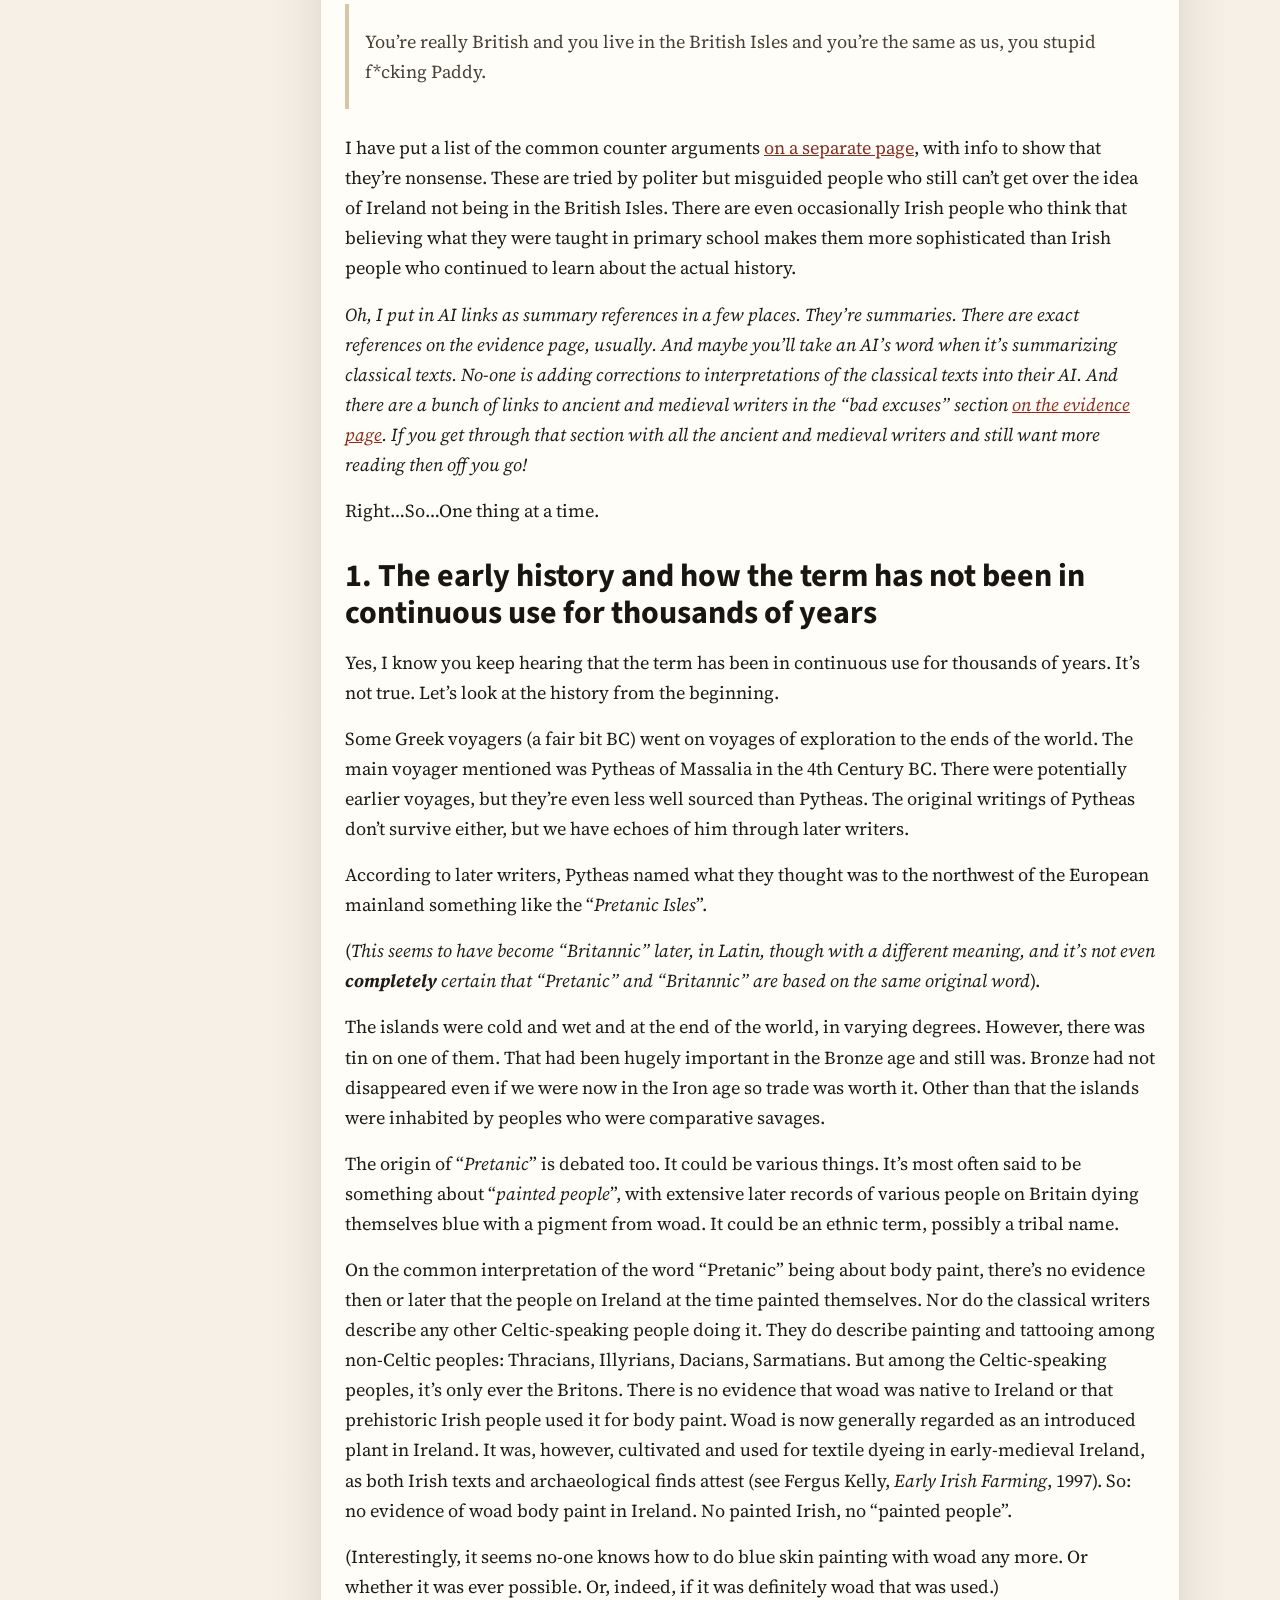
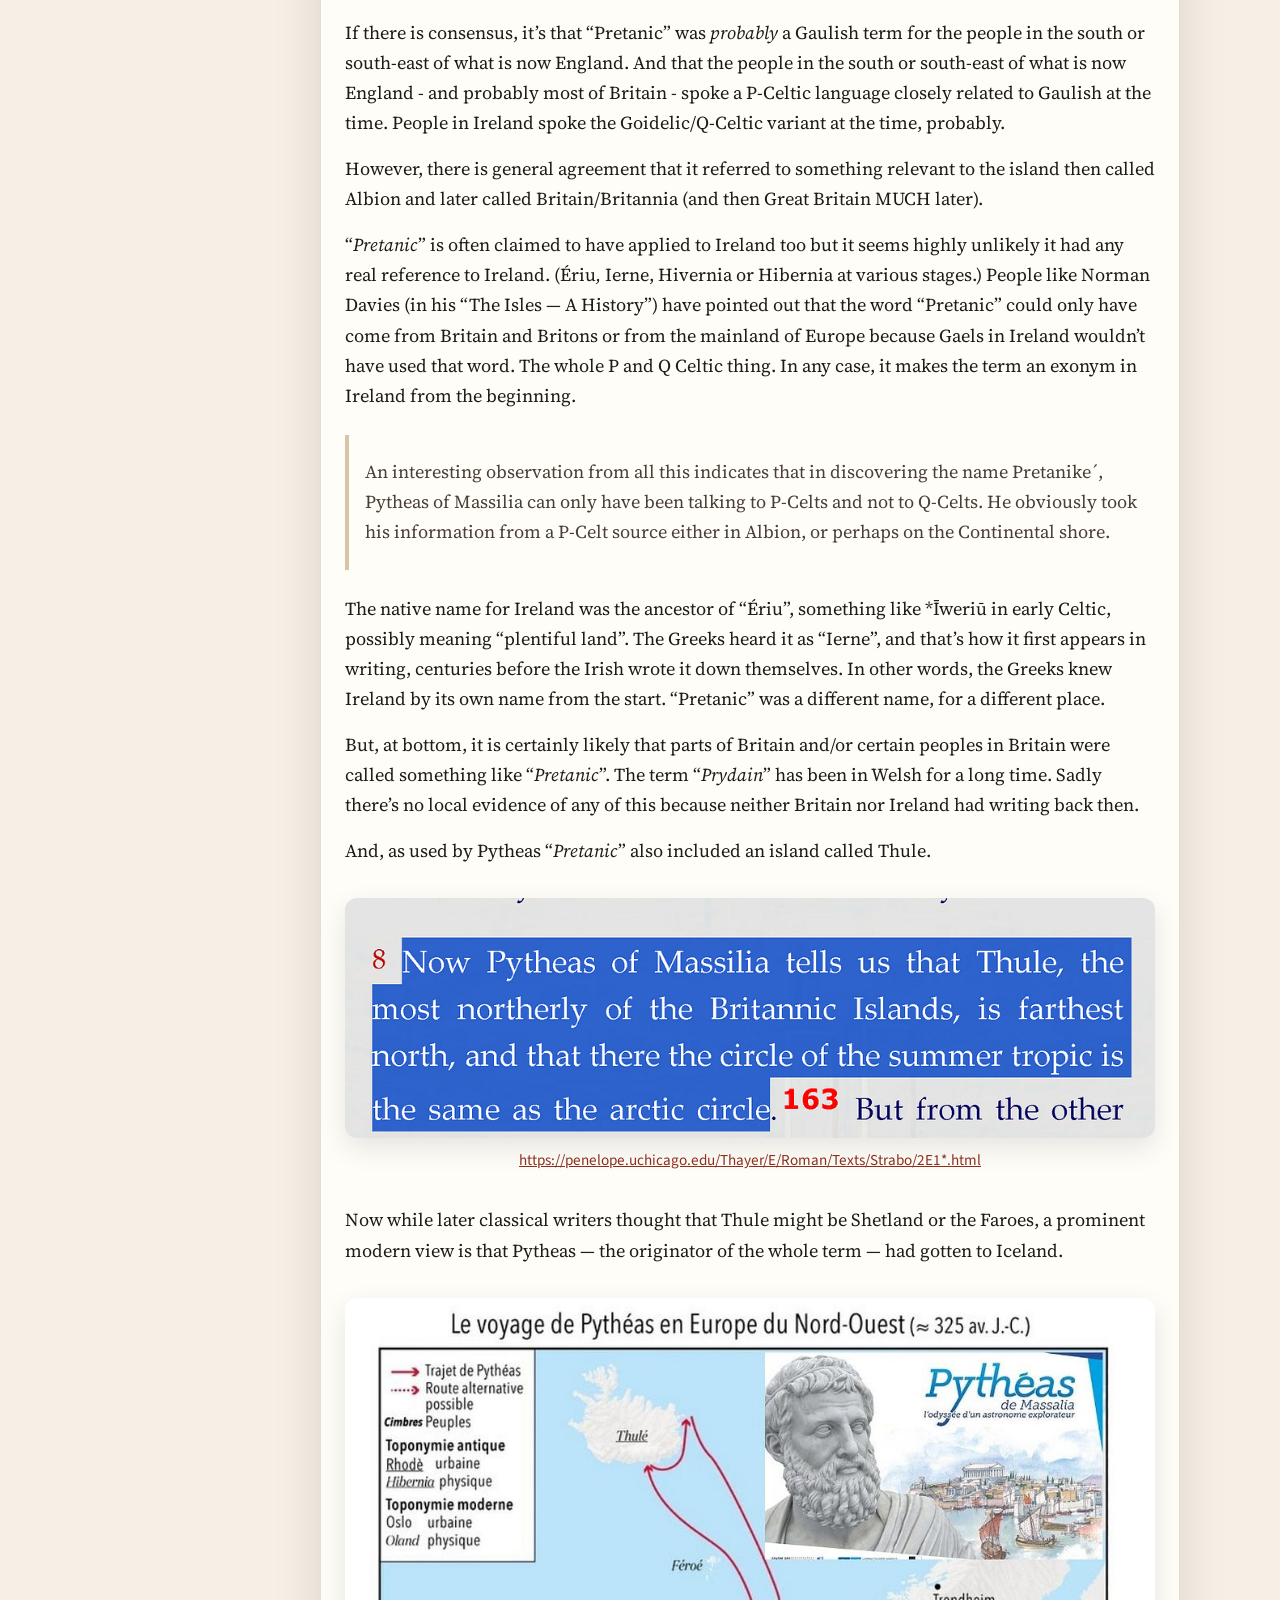
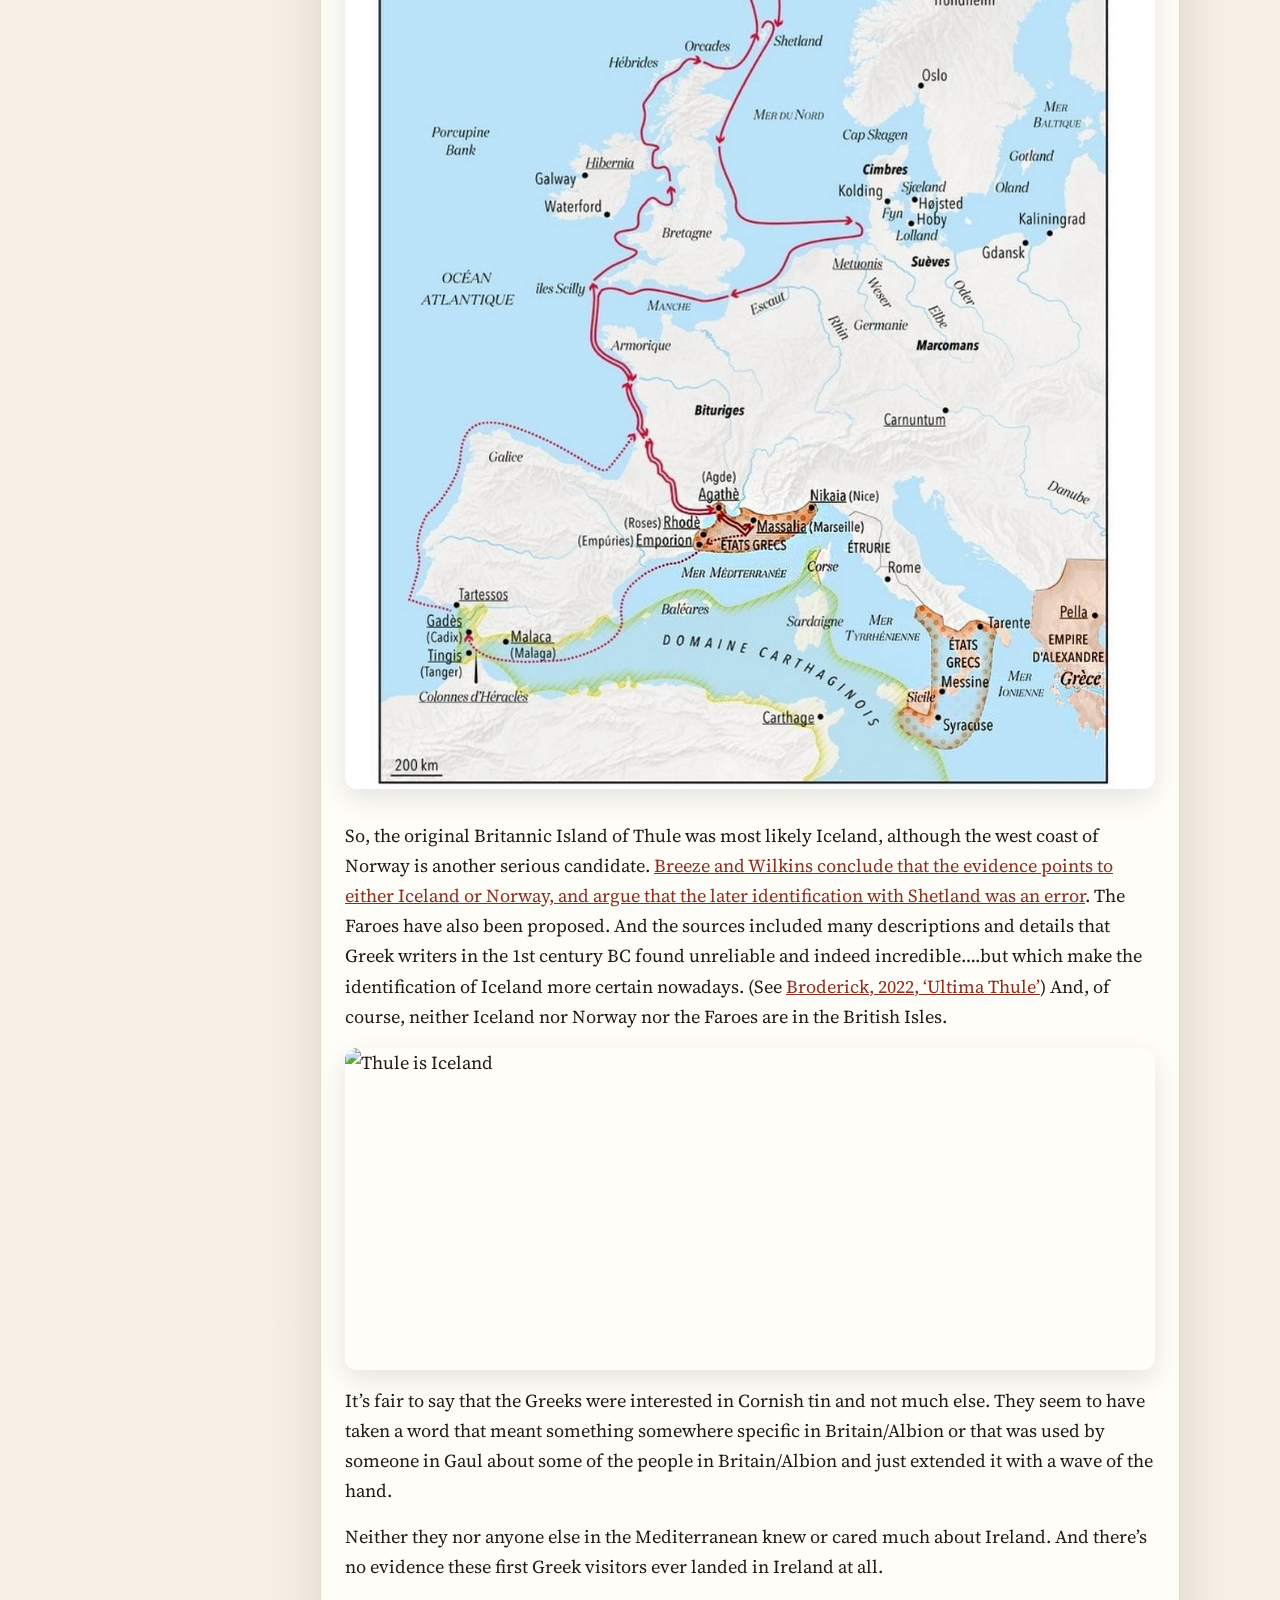
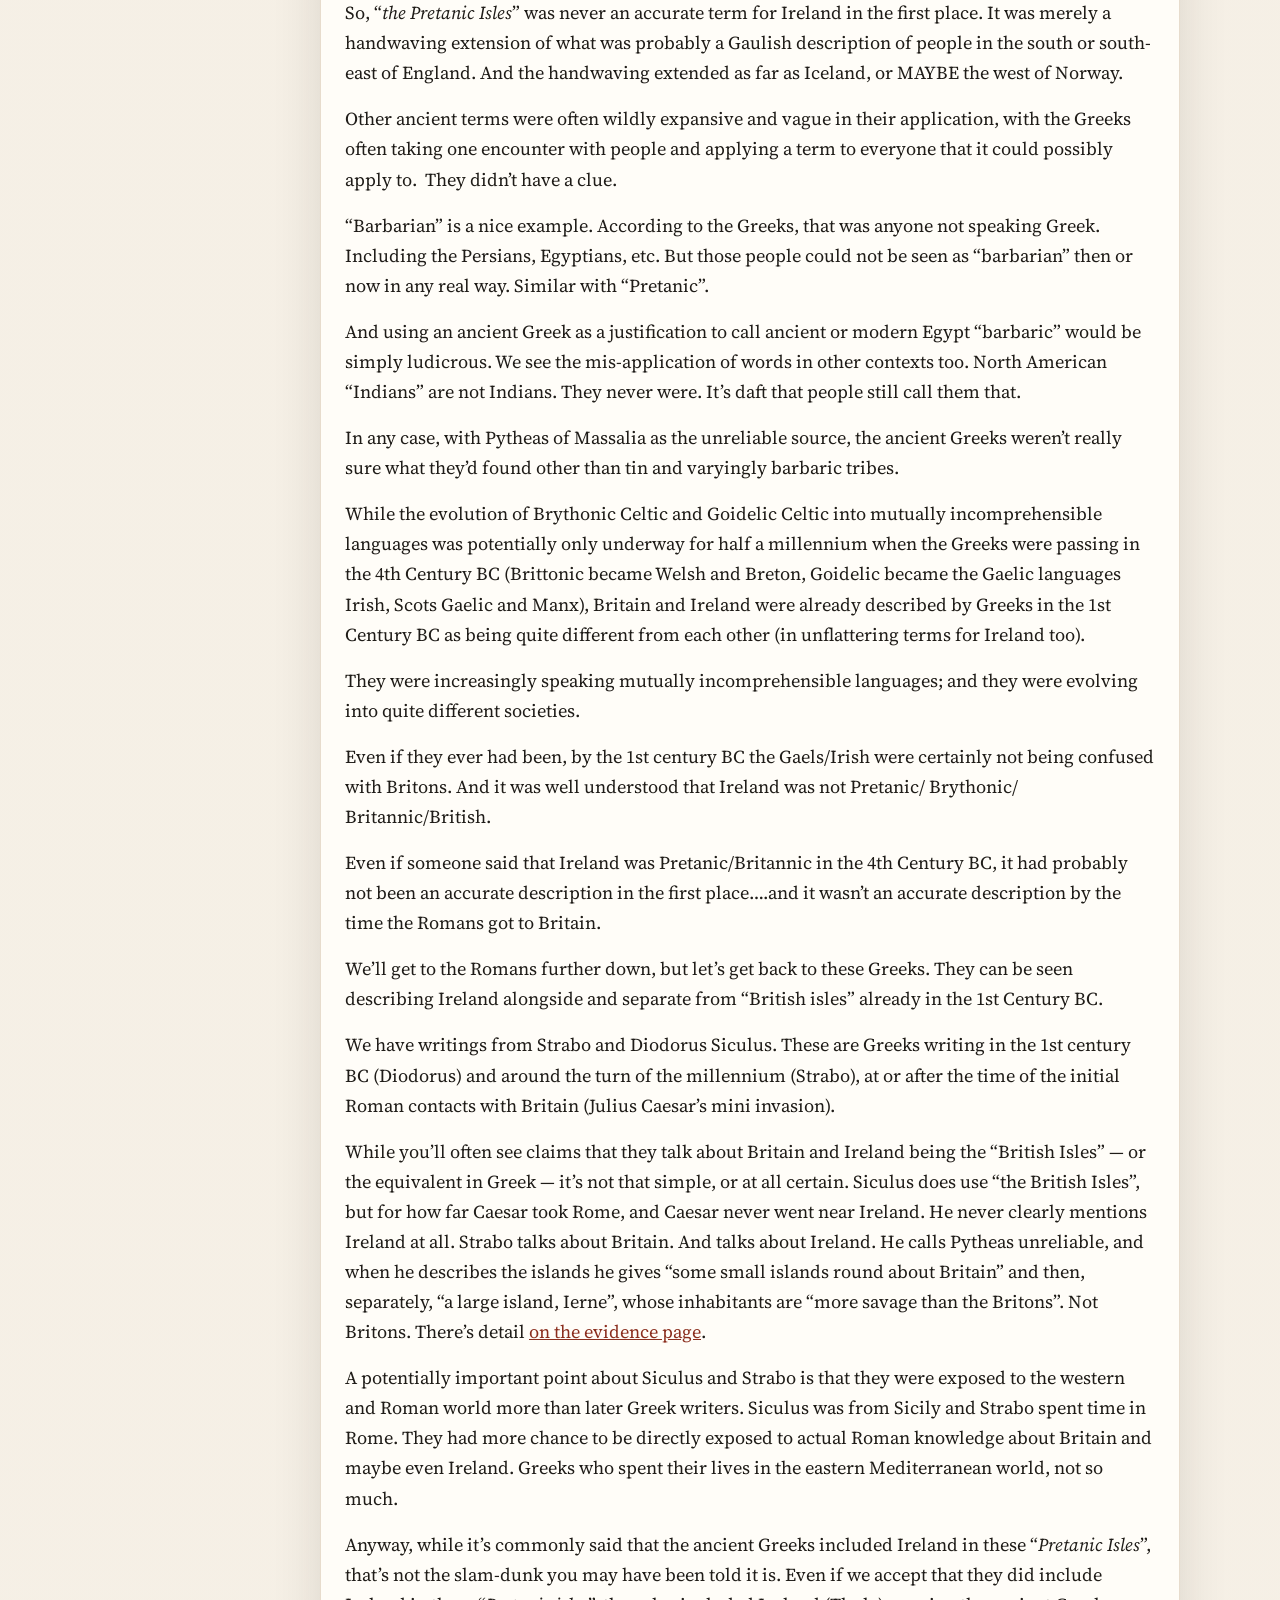
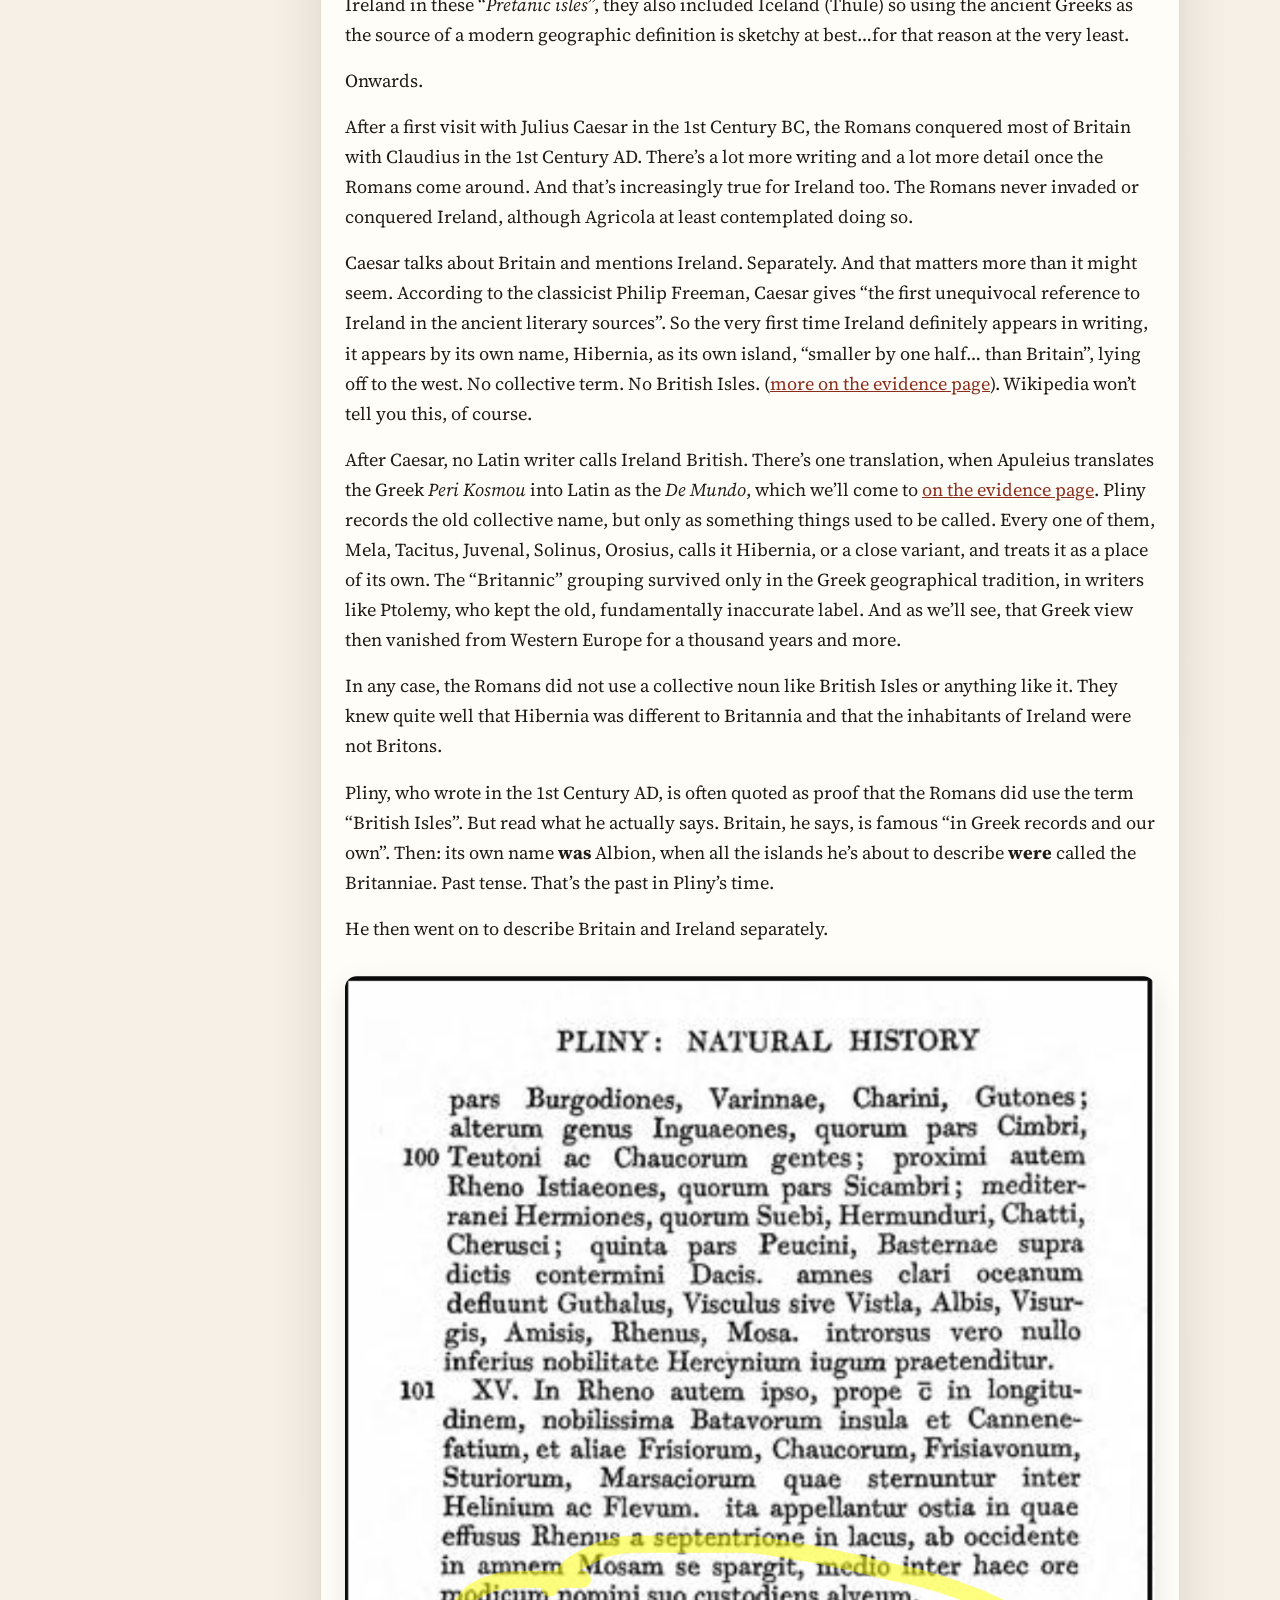
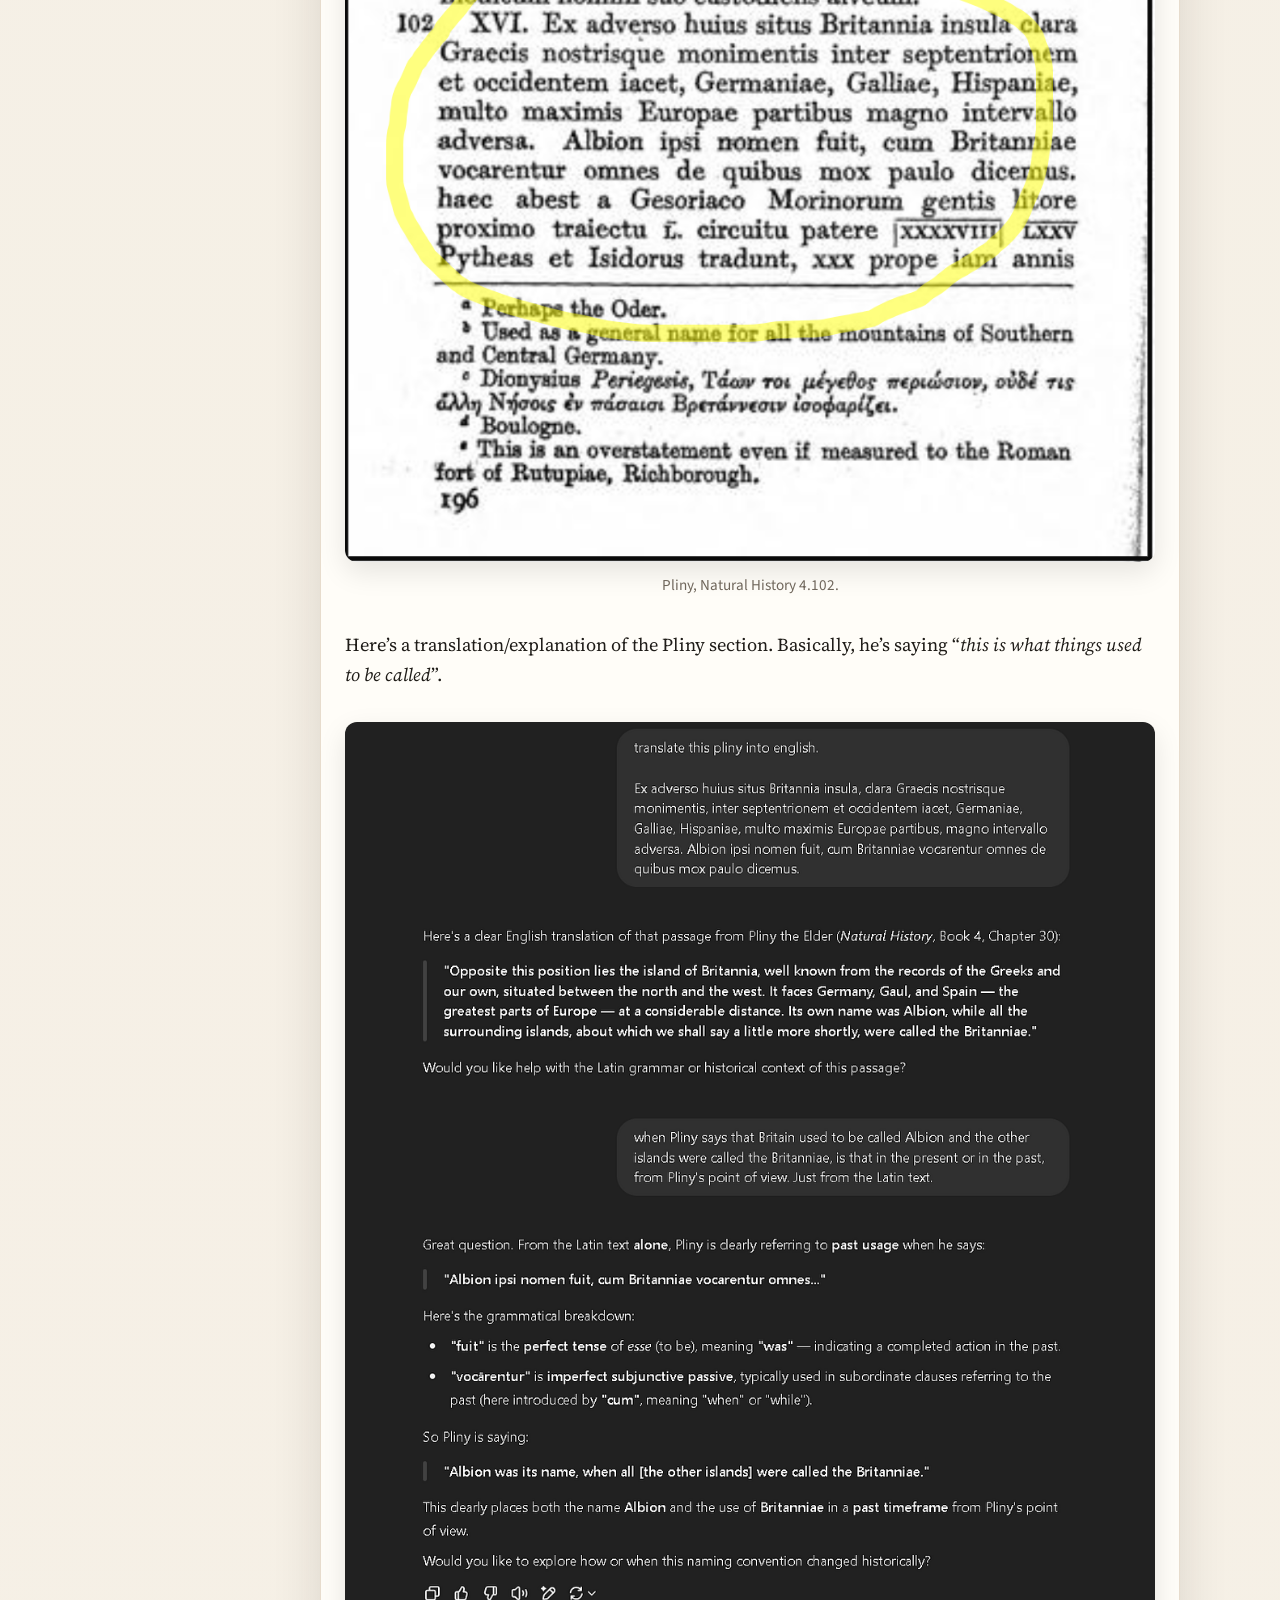
==== commit 9cf63c83: "Evidence fixes from primary-source review; embed Empire man and Izzard videos - Vatican Urb. gr. 82:" ====
--- a/british-isles/index.html
+++ b/british-isles/index.html
@@ -406,6 +406,7 @@
 <p>And if, like many people, you keep insisting that it’s a neutral geographical term, you’re just wrong. The names of things are political. Always. Particularly in this case.</p>
 <p>Or maybe you understand that it is a political term but you’re this guy, happily and self confidently ignorant that things have changed.</p>
 <figure class="figure">
+<div class="embed-wrap embed-short"><iframe src="https://www.youtube-nocookie.com/embed/dvZ2soQwM0g" title="Empire Man" loading="lazy" allowfullscreen="allowfullscreen" allow="accelerometer; autoplay; clipboard-write; encrypted-media; gyroscope; picture-in-picture; web-share" referrerpolicy="strict-origin-when-cross-origin"></iframe></div>
 <figcaption>Empire man.</figcaption>
 </figure>
 <p>Either way, please stop. It’s not nice. Don’t do it.</p>
--- a/british-isles/site.css
+++ b/british-isles/site.css
@@ -197,6 +197,11 @@
   height: 100%;
   border: 0;
 }
+.embed-wrap.embed-short {
+  aspect-ratio: 9 / 16;
+  max-width: 340px;
+  margin: 0 auto 0.6rem;
+}
 .page-footer {
   margin-top: 3rem;
   padding-top: 1.1rem;
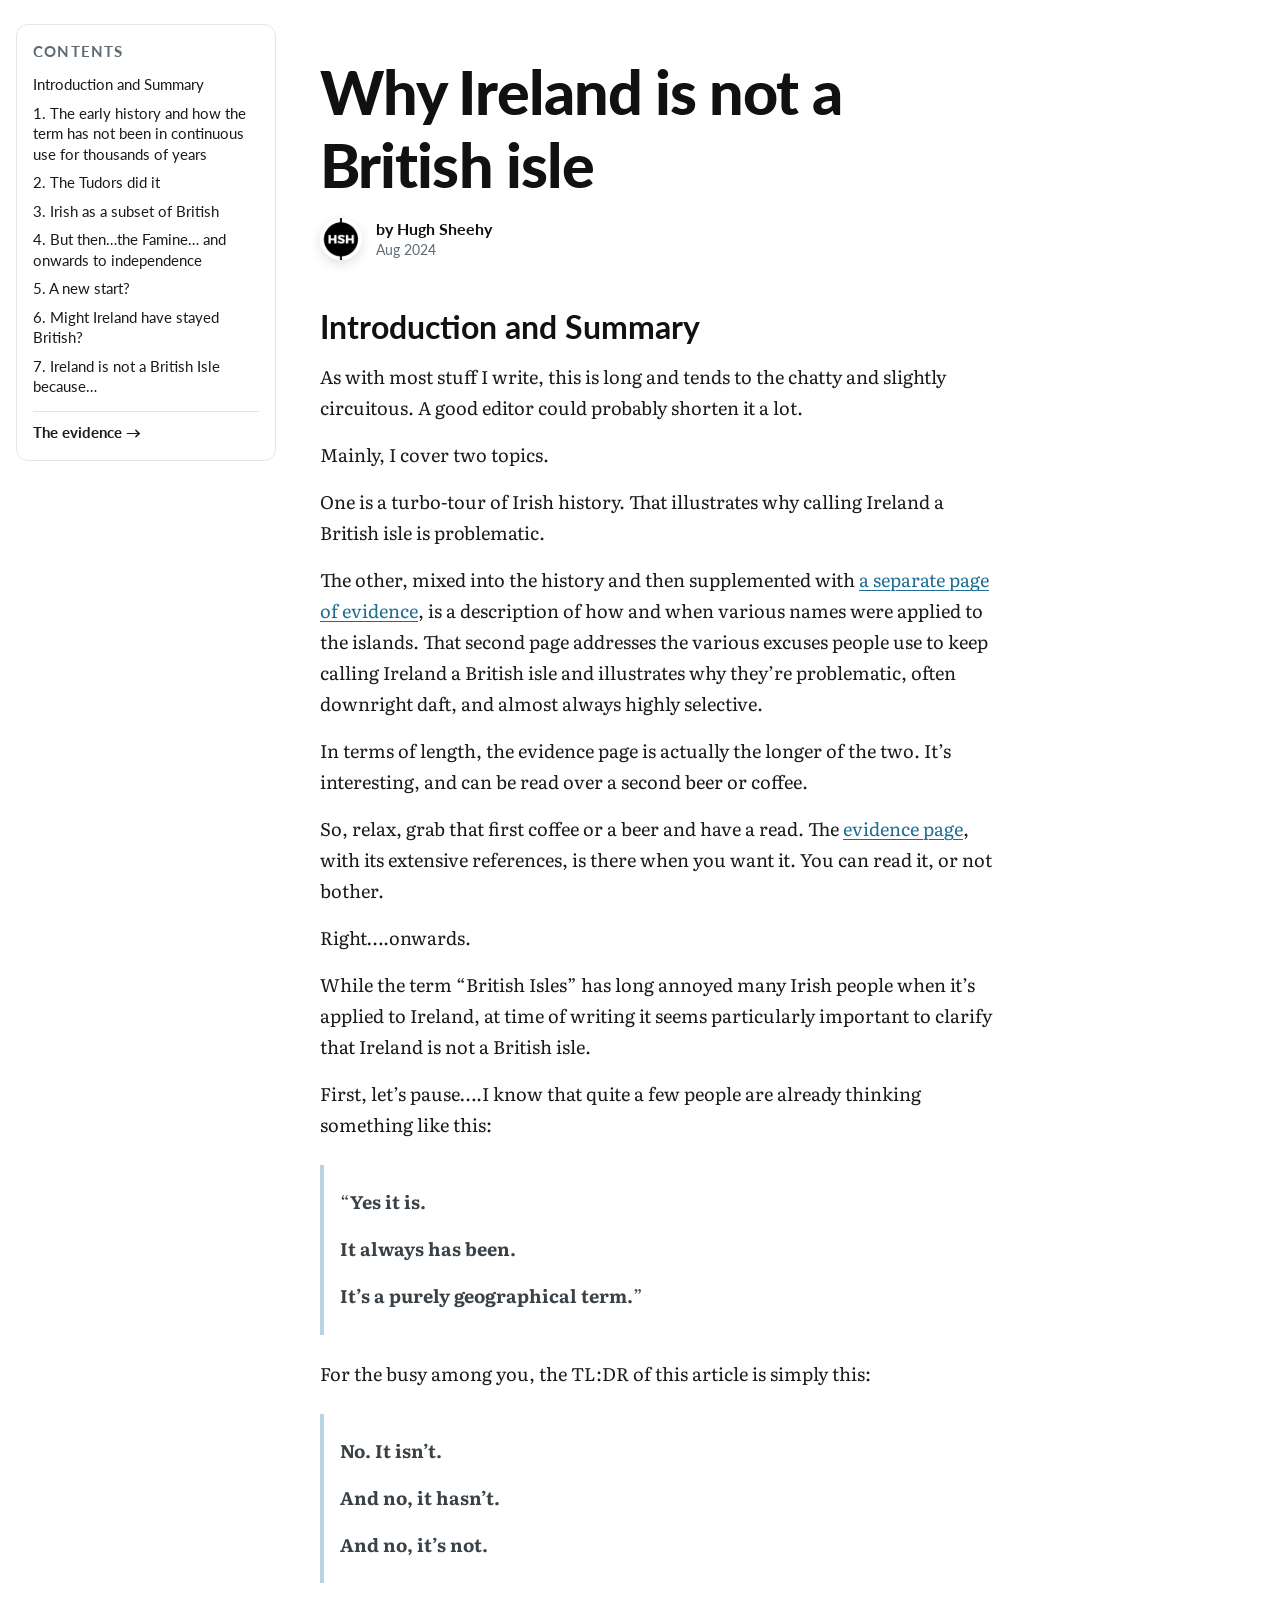
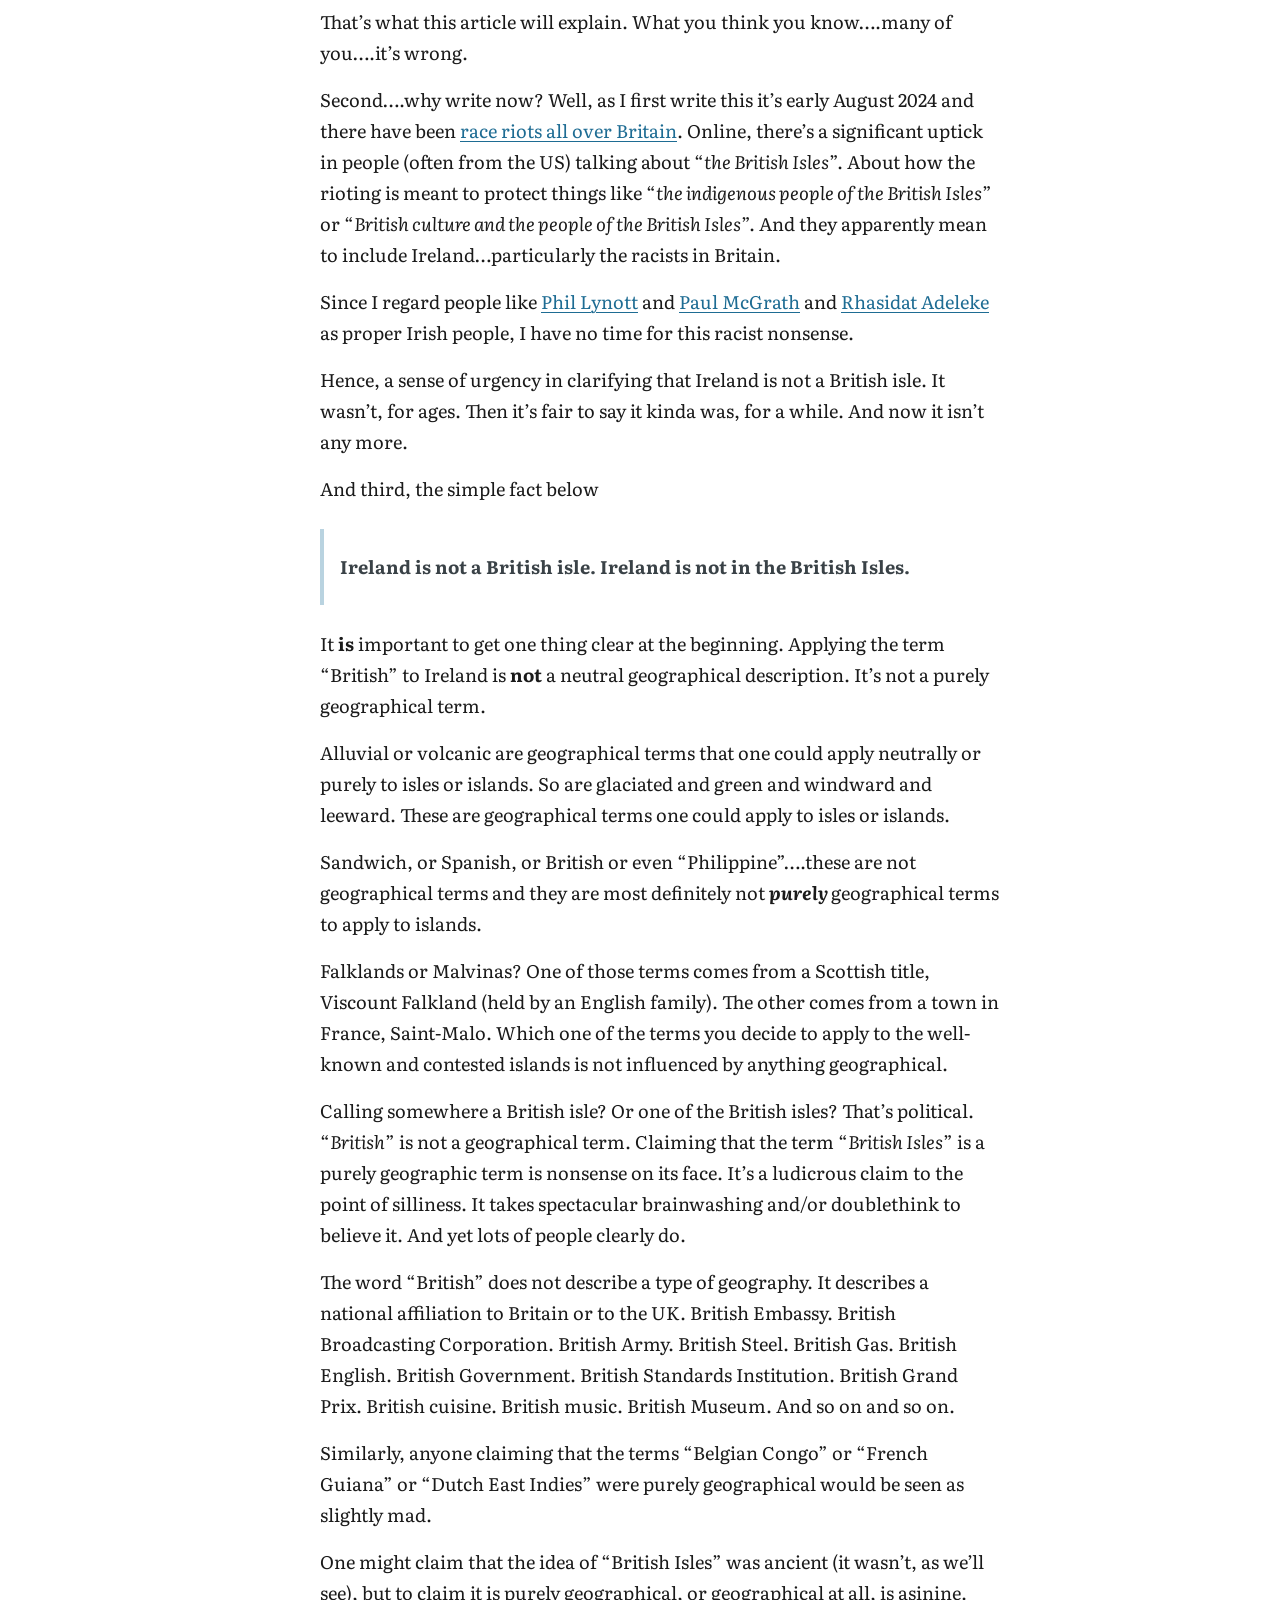
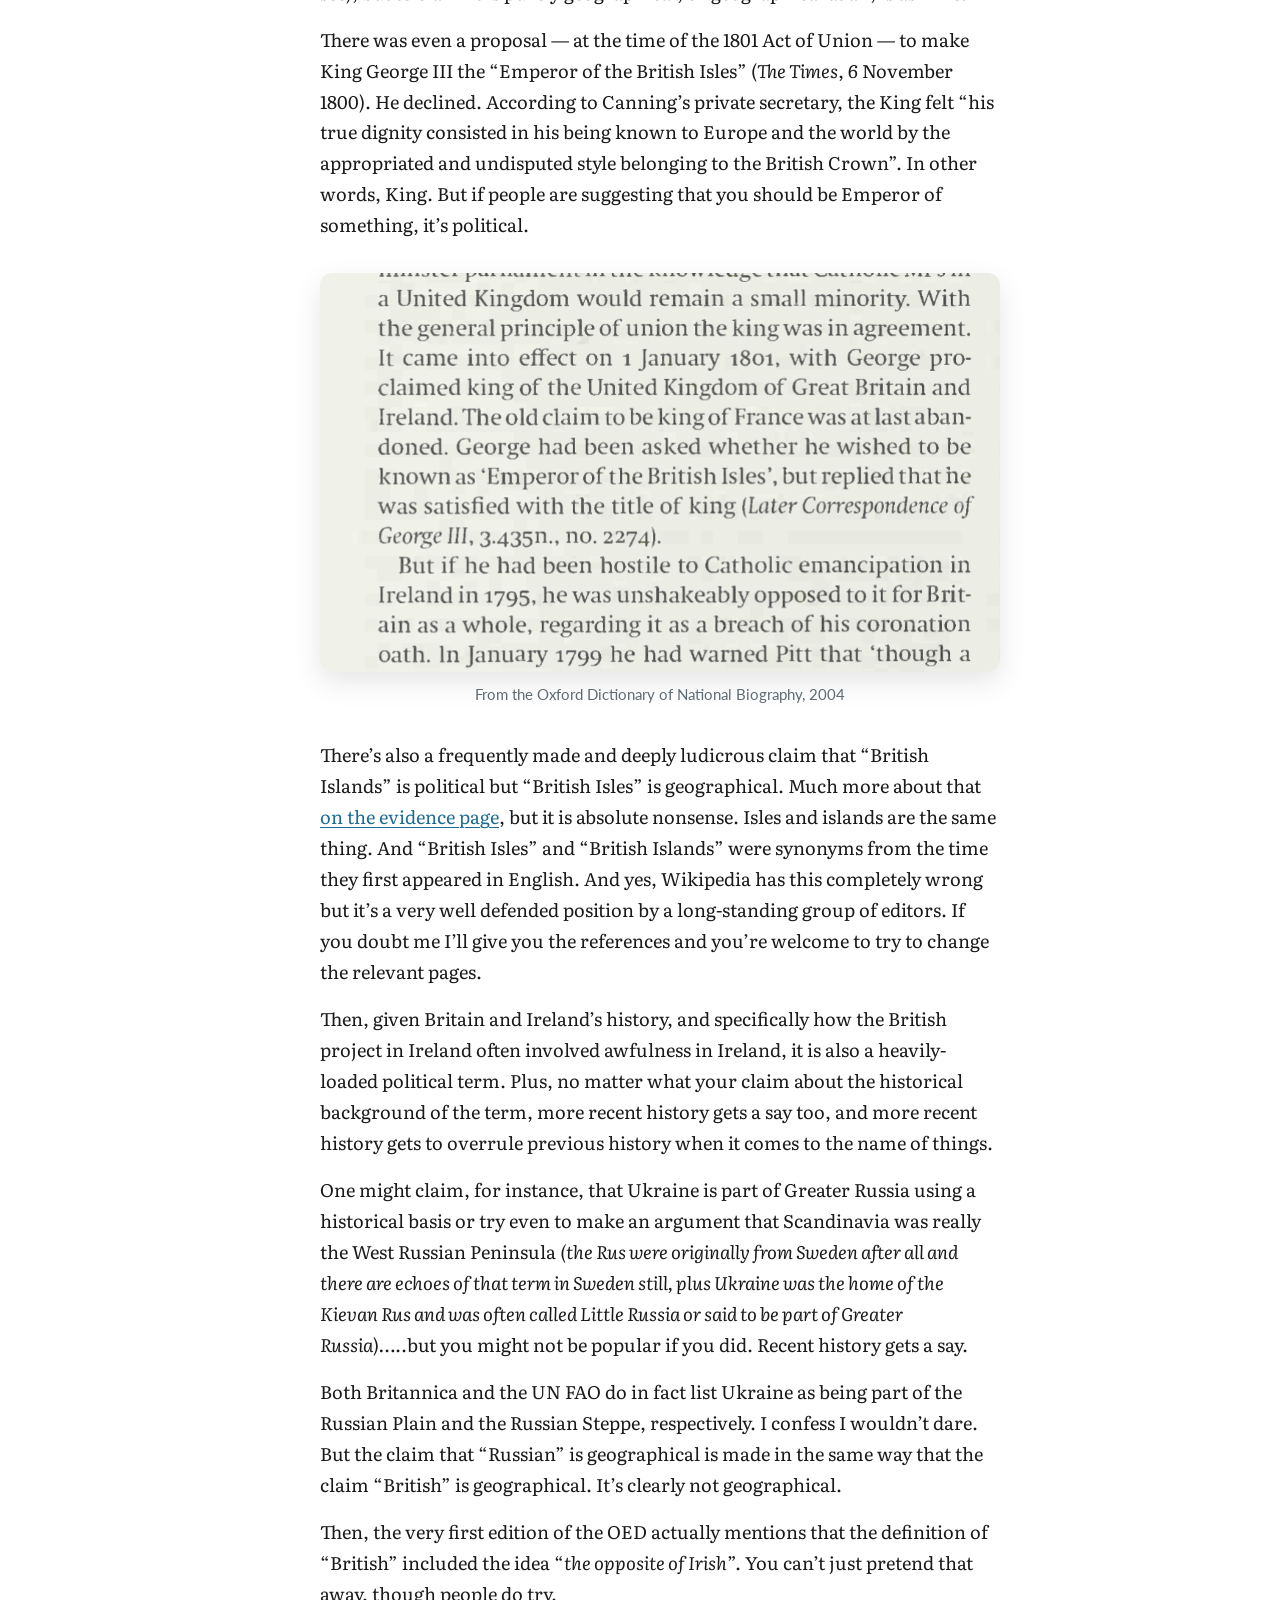
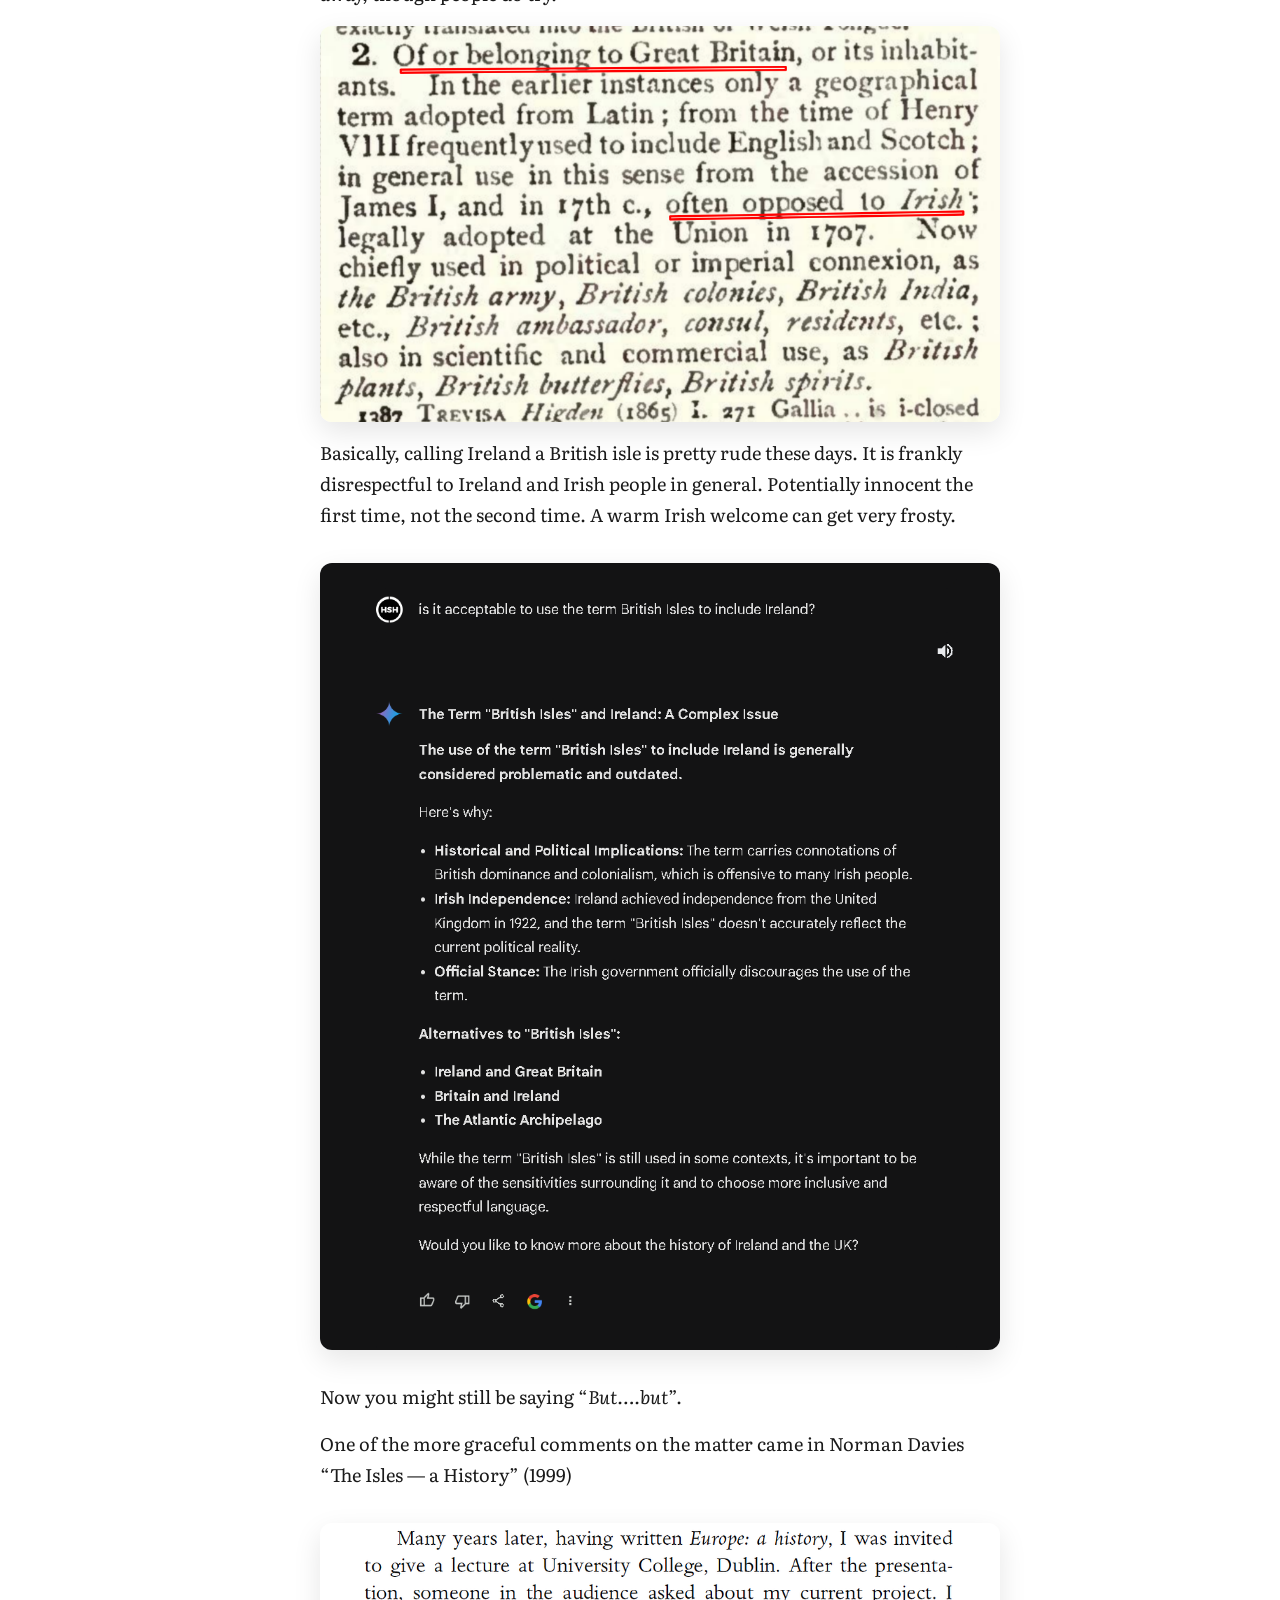
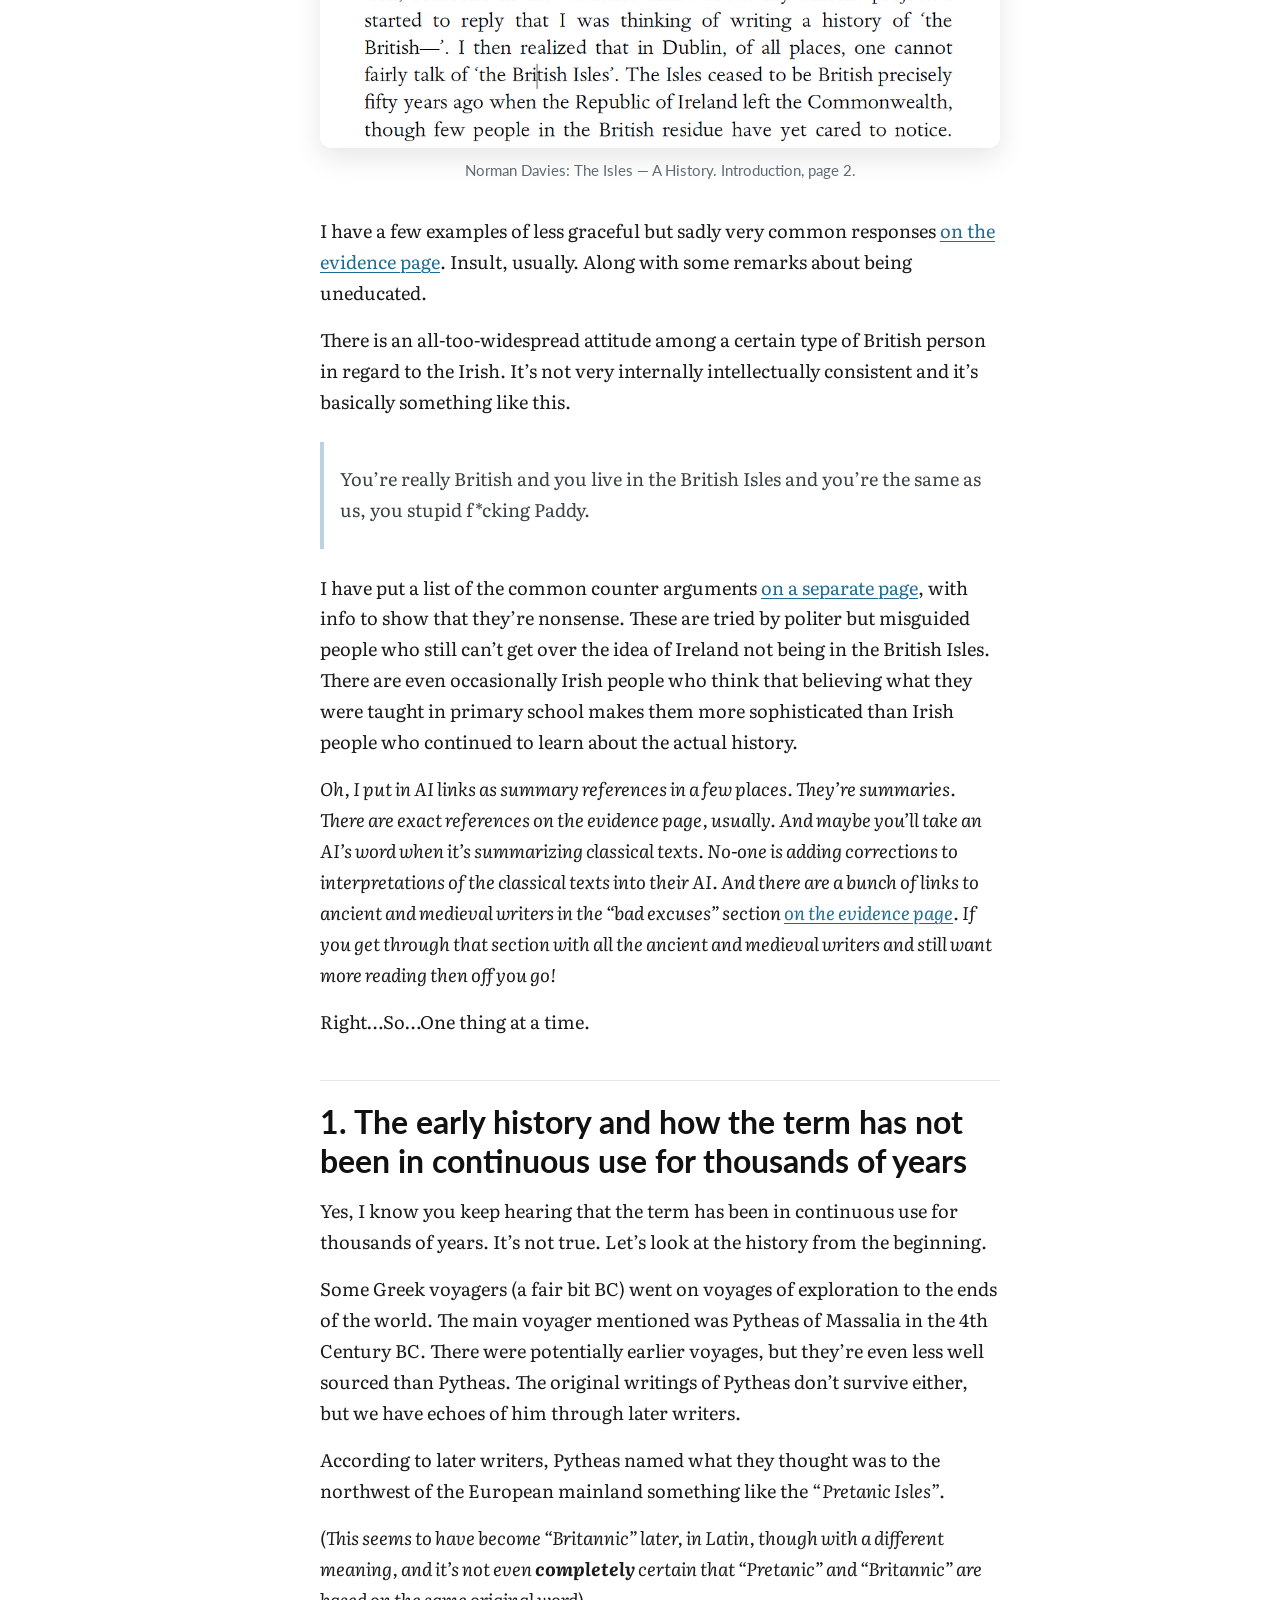
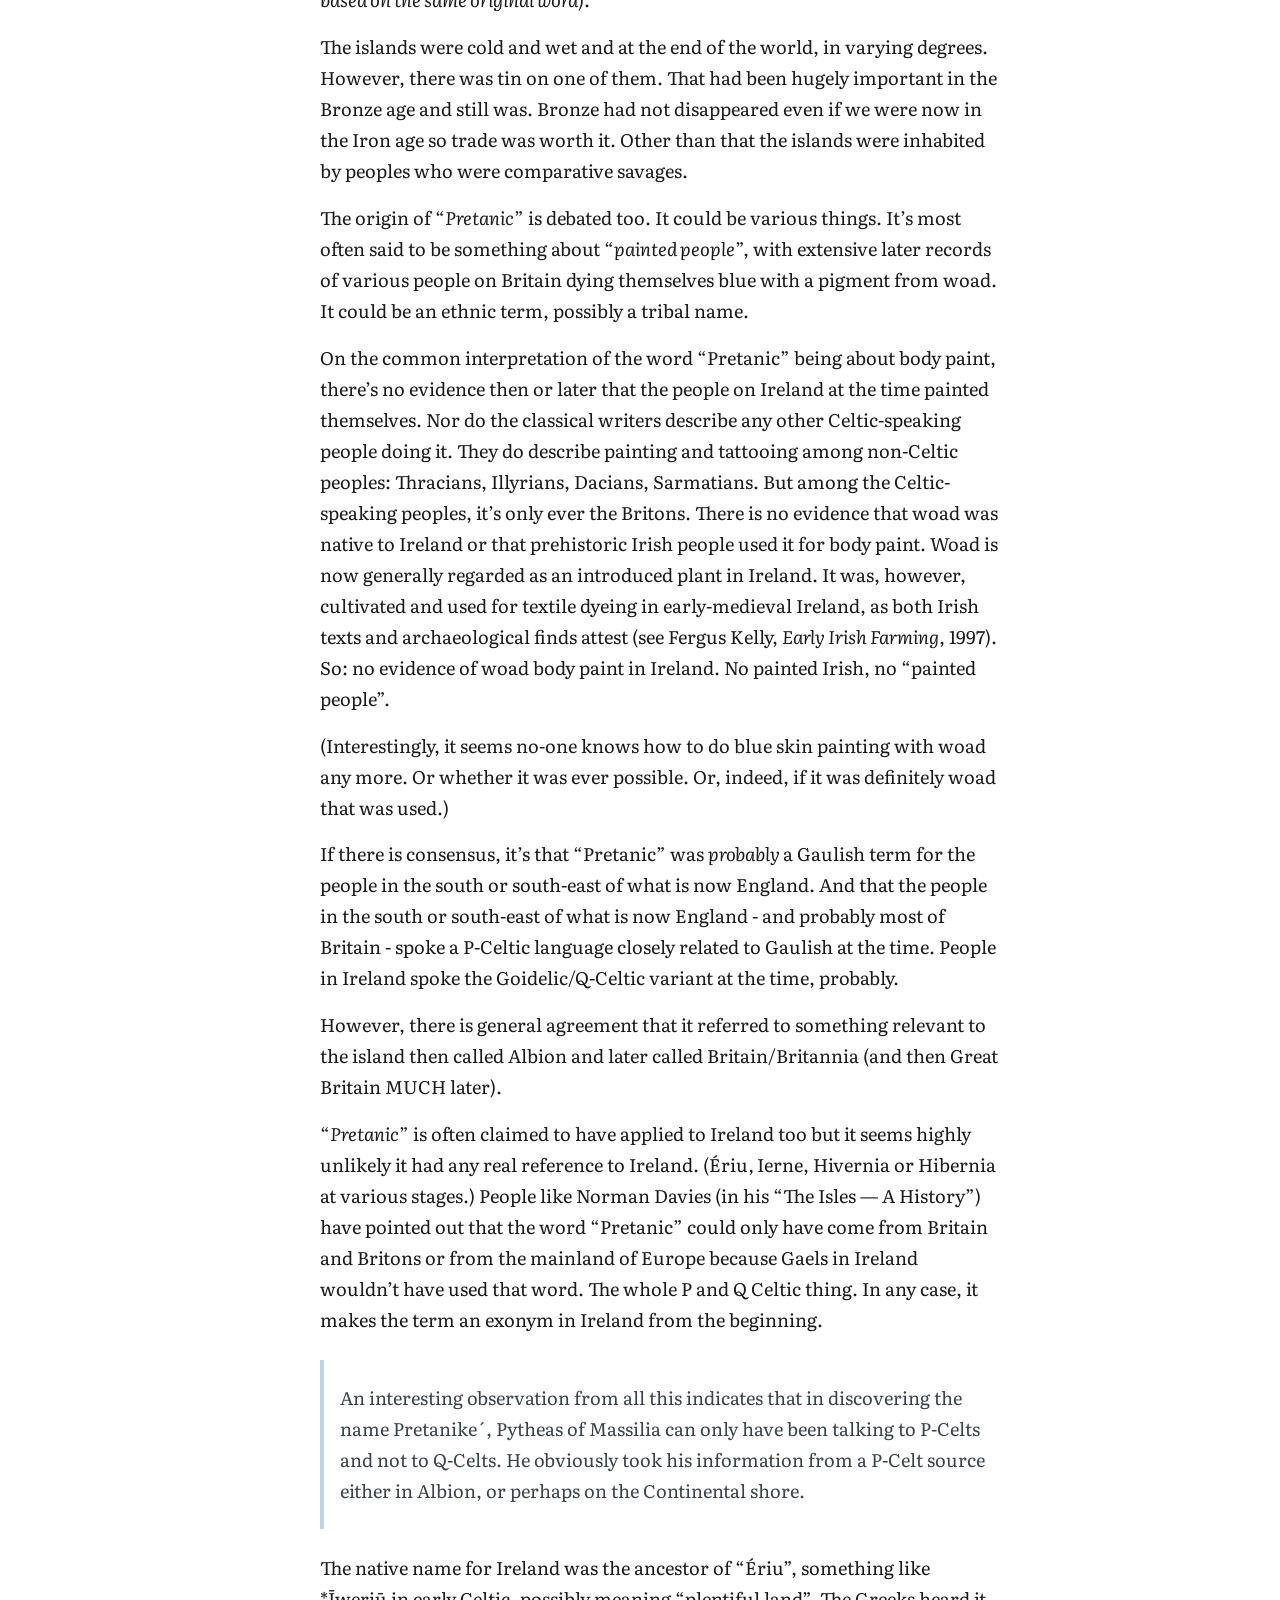
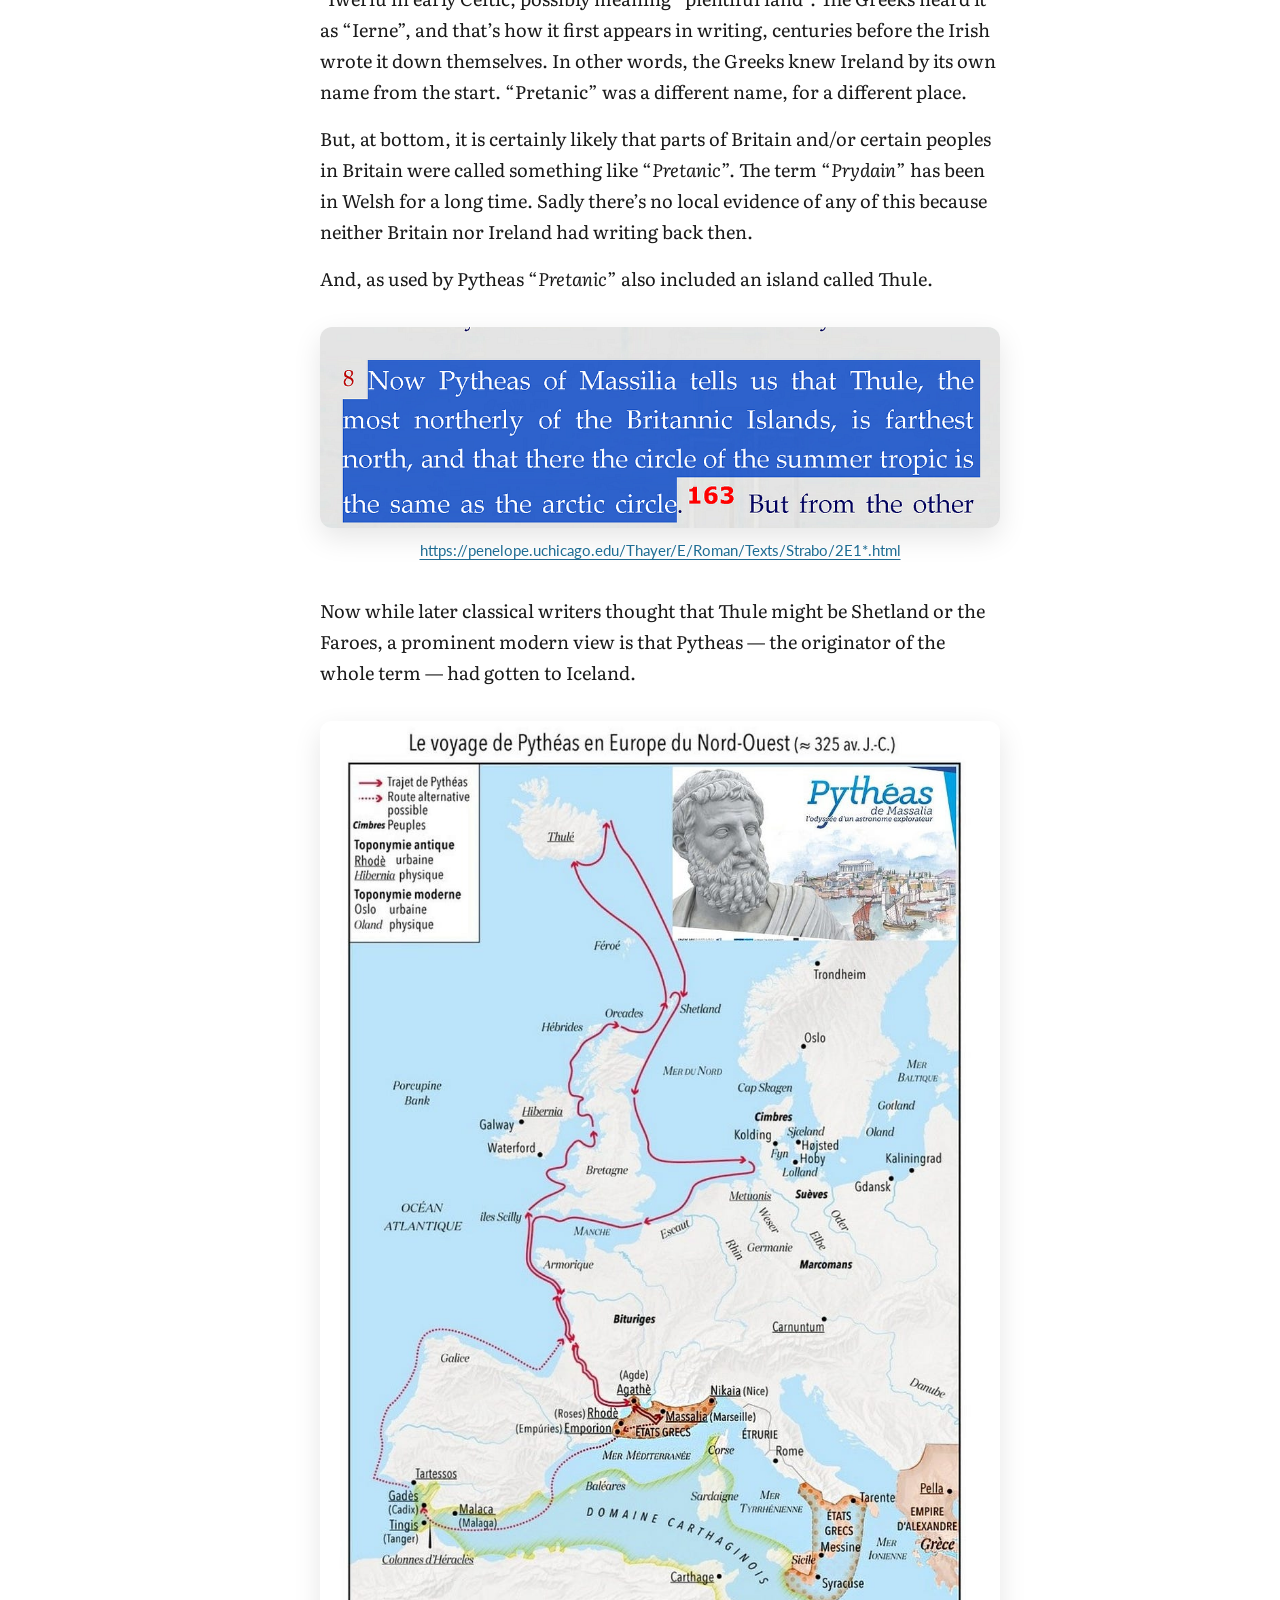
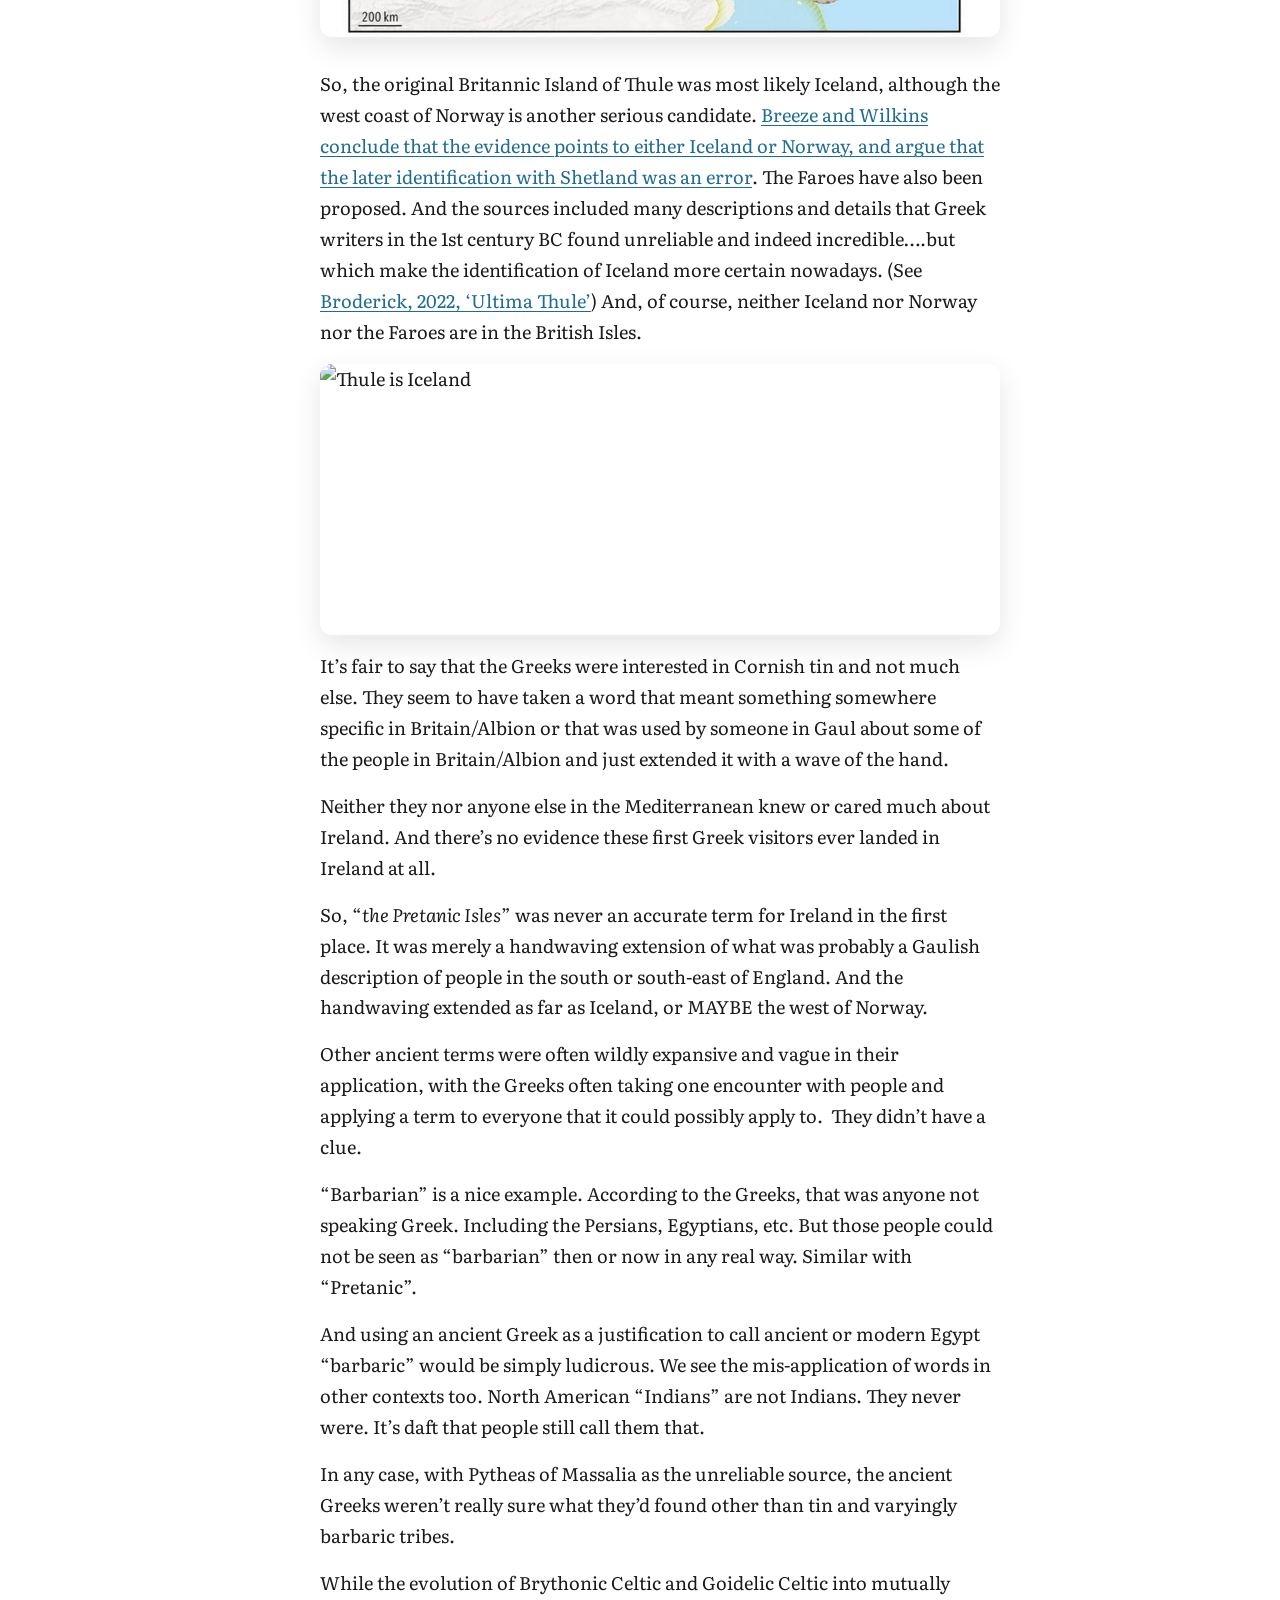
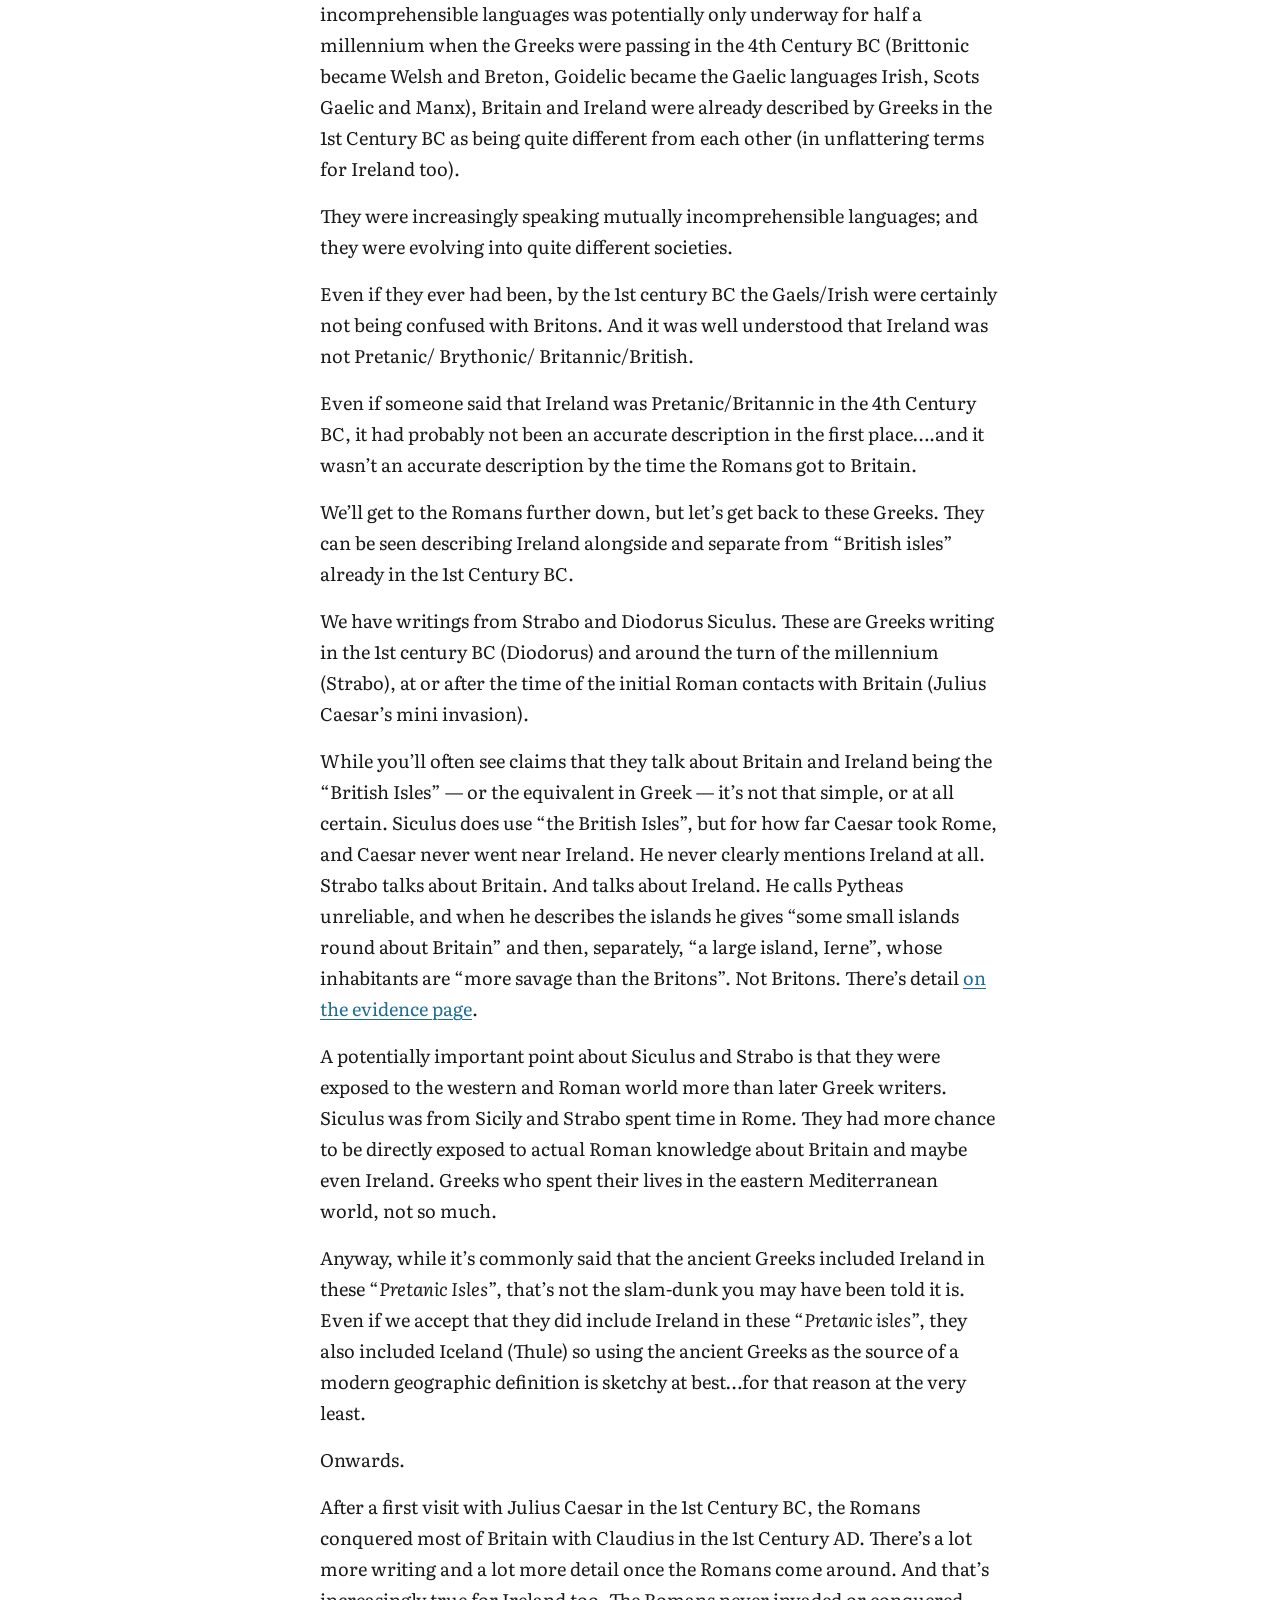
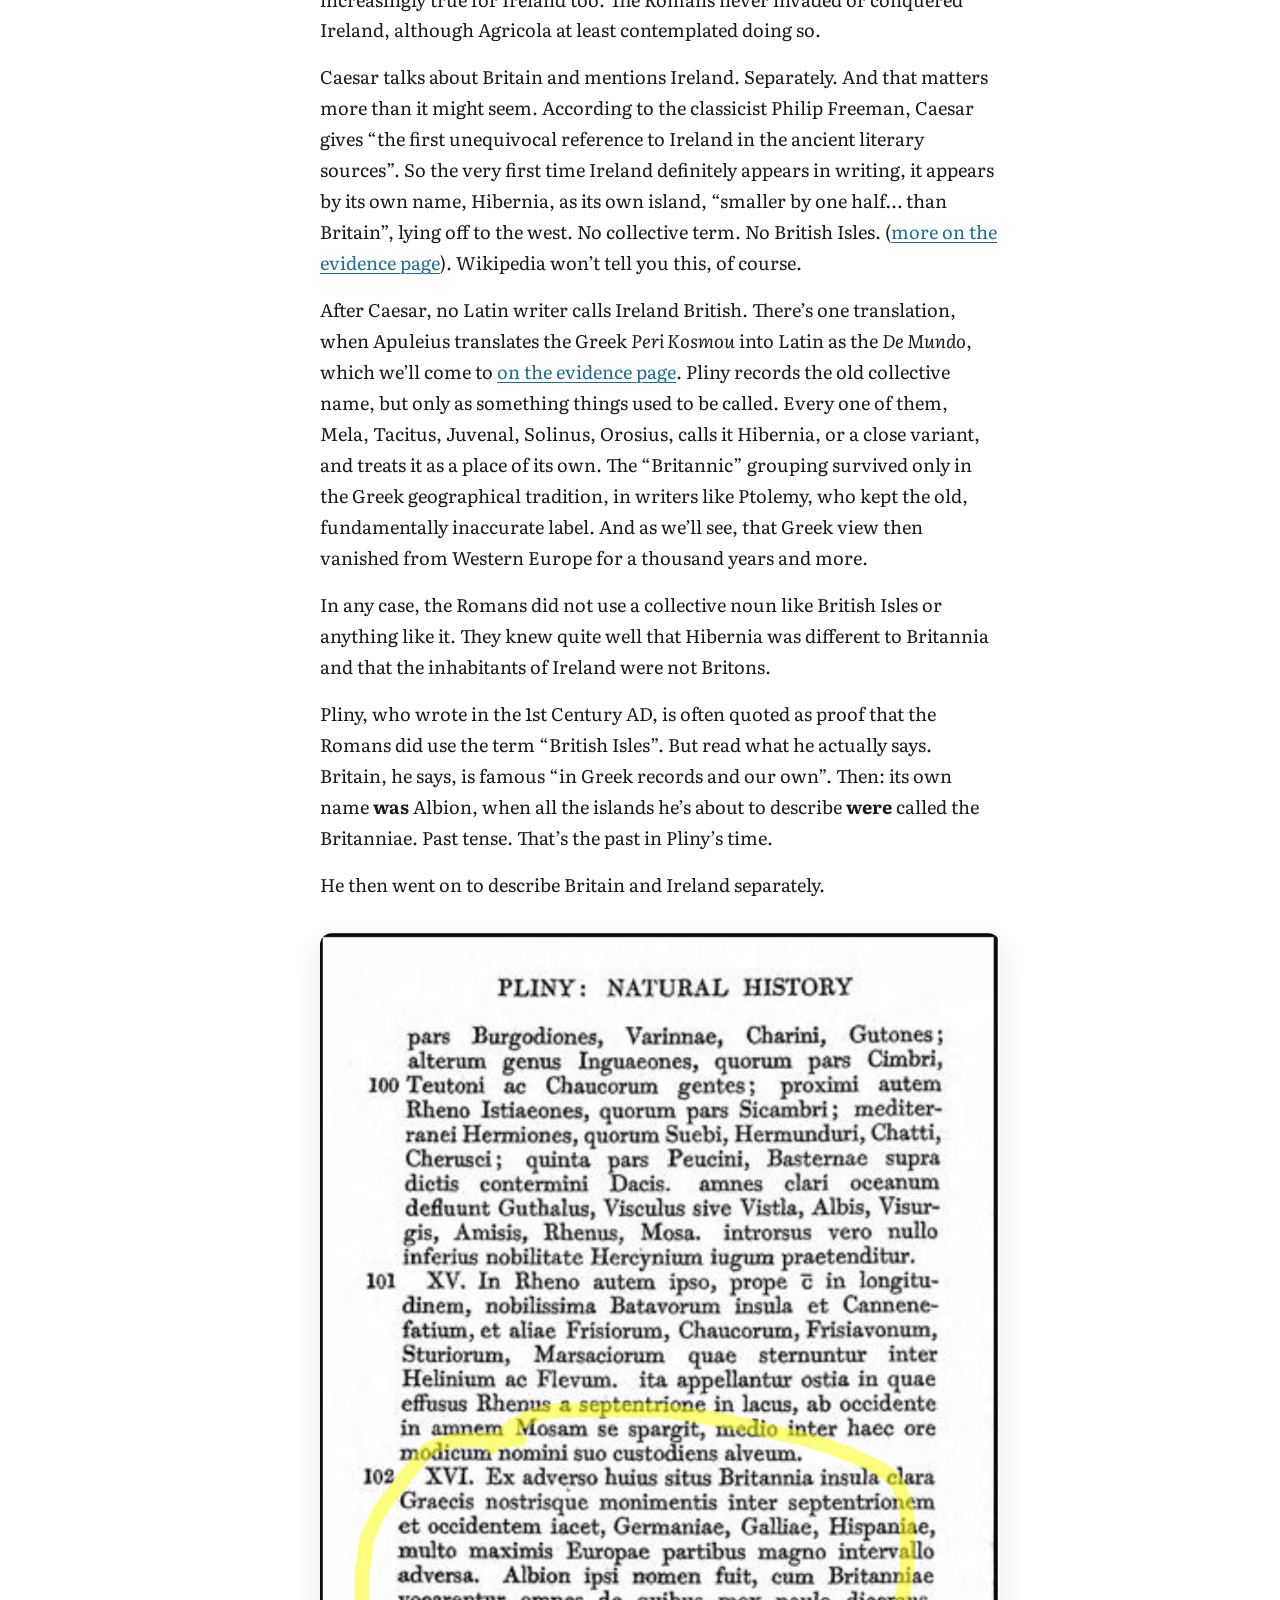
==== commit 5c18f787: "Restyle: Literata body, Lato headings, white page, teal accent, 68ch measure, dark mode" ====
--- a/british-isles/index.html
+++ b/british-isles/index.html
@@ -9,6 +9,7 @@
      gtag('config', 'G-FQ35P9FZD6');
      </script>
     <meta charset="utf-8">
+    <meta name="color-scheme" content="light dark">
     <meta name="viewport" content="width=device-width, initial-scale=1">
     <meta name="google-site-verification" content="P23UJMlIJQAmvewA3JRYfkxi8duVwiTVRl2hZjppmGk">
     <title>Why Ireland is not a British isle</title>
@@ -57,7 +58,7 @@
     <link rel="icon" href="./favicon.ico" sizes="any">
     <link rel="preconnect" href="https://fonts.googleapis.com">
     <link rel="preconnect" href="https://fonts.gstatic.com" crossorigin="">
-    <link rel="stylesheet" href="https://fonts.googleapis.com/css2?family=Source+Sans+3:wght@400;500;600;700&amp;family=Source+Serif+4:opsz,wght@8..60,400;8..60,700&amp;display=swap">
+    <link rel="stylesheet" href="https://fonts.googleapis.com/css2?family=Lato:wght@400;700;900&amp;family=Literata:ital,opsz,wght@0,7..72,400;0,7..72,700;1,7..72,400;1,7..72,700&amp;display=swap">
     <link rel="stylesheet" href="./site.css">
   </head>
   <body>
@@ -209,7 +210,7 @@
 <p>So…After the Greeks, no collective term for the area was used for a long time. Certainly not in Europe. (again, see more in “<em>bad excuses</em>” <a href="evidence/#2-it-s-been-in-use-for-thousands-of-years">on the evidence page</a>)</p>
 <p>But…back to the history.</p>
 <p>The Roman presence in Britain faded out in the 5th century AD. St. Patrick had gone back to Ireland and brought Christianity and writing in the 5th century too, at about the time that the Angles and Saxons started moving to what became England. Ireland eventually became a haven of literacy in Northwestern Europe and someone later decided to call it “<em>The island of Saints and Scholars</em>”. Very nice.</p>
-<p>But, between the Angles and Saxons and Romans coming and going, it all got very complicated for a while. The Vikings added to the chaos. The Scottii (from Ireland) invaded parts of what was not yet called Scotland and the Picts faded from history.</p>
+<p>But, between the Angles and Saxons and Romans coming and going, it all got very complicated for a while. The Vikings added to the chaos. The Scotti (from Ireland) invaded parts of what was not yet called Scotland and the Picts faded from history.</p>
 <p>Centuries went by.</p>
 <p>There was drama in Ireland with the Vikings and Brian Boru in 1014, and then somewhat later even more drama in England with the Normans and King Harold. 1066 and all that.</p>
 <p>One key issue in the two islands was that Ireland failed to become a stable single state while Britain at least had a stable English Kingdom.&nbsp; That doesn’t mean that Ireland wasn’t a coherent unit, as you might sometimes hear. It certainly was. It just wasn’t a single state in any kind of modern sense.&nbsp;</p>
@@ -274,7 +275,7 @@
 <figcaption>The Battle of Kinsale. The end of Gaelic and Norman-Irish Ireland.</figcaption>
 </figure>
 <p>Tudor/English and now increasingly British/Stuart ambition however, had not wavered.</p>
-<p>Control of Ireland was total within in a few years and the term “<em>The British Isles”</em> had stepped onto the stage. Gaelic and Norman Ireland was over, done, finished.</p>
+<p>Control of Ireland was total within a few years and the term “<em>The British Isles”</em> had stepped onto the stage. Gaelic and Norman Ireland was over, done, finished.</p>
 <p>And again, this thing “The <em>British Isles</em>” was new. It was not ancient. It was new.</p>
 <p>Furthermore, whatever about the term “<em>British</em>” being applied to Ireland by some ancient Greeks and then vanishing for a millennium-and-a-bit, the term “<em>British</em>” was now being applied to Ireland as part of the justification of a pretty serious conquest. And the term had never been locally used for anything except that other neighboring island of — well- Britain.</p>
 <p>So, from an Irish point of view, it was very clear that the term was political. It was being applied in a conquest and alongside a territorial and cultural take over.</p>
@@ -287,7 +288,7 @@
 <p>“<em>In the 17th century, being British only had meaning as a </em> <a href="https://books.google.de/books/about/The_Ideological_Origins_of_the_British_E.html?id=PkuozOfNnKkC&amp;redir_esc=y" rel="noopener noreferrer" target="_blank"><em>colonial identity</em></a><em>, when it was used to denote the projection of English and Scottish interests overseas</em>.”</p>
 <p>Guess where “overseas” included.</p>
 <p>Or, also interestingly…</p>
-<p>“<em>Instead, in those </em> <a href="http://estc.bl.uk/F/IATSPMEH7JE4IDCM93YR1JID8CTB1X9CDNFDKGEN8MB57VVHRH-43214?func=file&amp;file_name=find-b&amp;local_base=BLL06" rel="noopener noreferrer" target="_blank"><em>records</em></a> <em> which still exist of material published in Great Britain and its dependencies up to 1800, the term British was mostly used in relation to Ireland in the first half of the 17th century.</em>”</p>
+<p>“<em>Instead, in those </em> <a href="https://data.cerl.org/estc/" rel="noopener noreferrer" target="_blank"><em>records</em></a> <em> which still exist of material published in Great Britain and its dependencies up to 1800, the term British was mostly used in relation to Ireland in the first half of the 17th century.</em>”</p>
 <p>Or even “<a href="https://theconversation.com/a-genealogy-of-the-term-british-reveals-its-imperial-history-and-a-brexit-paradox-108317" rel="noopener noreferrer" target="_blank"><em>British, by its very definition, is an imperial term, not a national one</em></a>”</p>
 <p>Applying the term “British” to Ireland was not about geography though — again — the propaganda about “purely geographical” has been remarkably effective over the years. A nice summary here.</p>
 <figure class="figure"><img src="./assets/the-british-isles-a-brief-history-of-a-term-from-a-four-nations-perspective.png" alt="Extract from the Four Nations History blog: the term “British Isles” dates from the sixteenth century, between the Anglo-Welsh Union of 1536 and the Union of the Crowns in 1603, and has no common usage in the Republic of Ireland." loading="lazy" class="zoomable">
--- a/british-isles/site.css
+++ b/british-isles/site.css
@@ -1,32 +1,54 @@
 :root {
-  --bg: #f6f1e7;
-  --paper: #fffdf8;
-  --text: #1f1c18;
-  --muted: #6f665b;
-  --line: #e7dccd;
-  --accent: #8b2e1e;
-  --shadow: 0 18px 50px rgba(34, 23, 10, 0.12);
+  --bg: #ffffff;
+  --paper: #ffffff;
+  --text: #1a1a1a;
+  --muted: #5f6b73;
+  --line: #e3e7ea;
+  --accent: #1e6c93;
+  --heading: #111111;
+  --soft-text: #3a4247;
+  --quote-bar: #b9d3e0;
+  --toc-bg: rgba(255, 255, 255, 0.94);
+  --nav-bg: rgba(30, 108, 147, 0.05);
+  --img-shadow: 0 10px 28px rgba(0, 0, 0, 0.10);
+  color-scheme: light dark;
+  --sans: Lato, "Helvetica Neue", Helvetica, Arial, sans-serif;
+  --serif: Literata, Georgia, Cambria, "Times New Roman", Times, serif;
+}
+@media (prefers-color-scheme: dark) {
+  :root {
+    --bg: #141719;
+    --paper: #141719;
+    --text: #e3e6e8;
+    --muted: #9aa6ae;
+    --line: #2b3237;
+    --accent: #6fb8de;
+    --heading: #f3f5f6;
+    --soft-text: #c3cbd0;
+    --quote-bar: #2f6584;
+    --toc-bg: rgba(20, 23, 25, 0.94);
+    --nav-bg: rgba(111, 184, 222, 0.08);
+    --img-shadow: 0 10px 28px rgba(0, 0, 0, 0.45);
+  }
+  .signature-logo {
+    box-shadow: 0 0 0 1px rgba(255, 255, 255, 0.25);
+  }
 }
 * {
   box-sizing: border-box;
 }
 body {
   margin: 0;
-  background:
-  radial-gradient(circle at top, rgba(139, 46, 30, 0.08), transparent 28rem),
-  linear-gradient(180deg, #f5efe5 0%, var(--bg) 100%);
+  background: var(--bg);
   color: var(--text);
-  font-family: "Source Serif 4", Georgia, Cambria, "Times New Roman", Times, serif;
-  line-height: 1.65;
+  font-family: var(--serif);
+  line-height: 1.7;
 }
 .page {
-  width: min(860px, calc(100vw - 32px));
-  margin: 32px auto 72px;
+  width: min(680px, calc(100vw - 32px));
+  margin: 0 auto 72px;
   background: var(--paper);
-  border: 1px solid var(--line);
-  border-radius: 18px;
-  box-shadow: var(--shadow);
-  padding: 40px 24px 56px;
+  padding: 56px 0 56px;
 }
 .toc {
   position: fixed;
@@ -36,10 +58,9 @@
   max-height: calc(100vh - 48px);
   overflow: auto;
   padding: 18px 16px;
-  background: rgba(255, 253, 248, 0.94);
+  background: var(--toc-bg);
   border: 1px solid var(--line);
-  border-radius: 16px;
-  box-shadow: 0 12px 34px rgba(34, 23, 10, 0.10);
+  border-radius: 12px;
   backdrop-filter: blur(10px);
 }
 .toc h2 {
@@ -61,7 +82,7 @@
   display: block;
   color: var(--text);
   text-decoration: none;
-  font-family: "Source Sans 3", "Helvetica Neue", Helvetica, Arial, sans-serif;
+  font-family: var(--sans);
   font-size: 0.95rem;
   line-height: 1.35;
 }
@@ -77,7 +98,7 @@
 }
 .page h4 {
   font-size: clamp(1.1rem, 2vw, 1.35rem);
-  color: #4a423a;
+  color: var(--soft-text);
   margin: 2.2rem 0 0.6rem;
 }
 .heading-anchor {
@@ -100,17 +121,18 @@
   color: var(--accent);
 }
 h1, h2, h3, h4, h5, h6 {
-  color: #181512;
-  line-height: 1.15;
+  color: var(--heading);
+  line-height: 1.2;
   margin: 2rem 0 0.8rem;
-  font-family: "Source Sans 3", "Helvetica Neue", Helvetica, Arial, sans-serif;
+  font-family: var(--sans);
   font-weight: 700;
 }
 h1 {
   font-size: clamp(2.2rem, 5vw, 3.8rem);
   margin-top: 0;
   margin-bottom: 0.8rem;
-  letter-spacing: -0.02em;
+  font-weight: 900;
+  letter-spacing: -0.015em;
 }
 .signature {
   display: inline-flex;
@@ -119,7 +141,7 @@
   margin: 0 0 2rem;
   text-decoration: none;
   color: var(--muted);
-  font-family: "Source Sans 3", "Helvetica Neue", Helvetica, Arial, sans-serif;
+  font-family: var(--sans);
   font-size: 0.98rem;
   line-height: 1.2;
 }
@@ -132,7 +154,7 @@
   border-radius: 999px;
   object-fit: cover;
   flex: 0 0 auto;
-  box-shadow: 0 6px 18px rgba(34, 23, 10, 0.14);
+  box-shadow: 0 4px 12px rgba(0, 0, 0, 0.12);
 }
 .signature-text {
   display: flex;
@@ -140,8 +162,8 @@
   gap: 0.15rem;
 }
 .signature-name {
-  color: #181512;
-  font-weight: 600;
+  color: var(--heading);
+  font-weight: 700;
 }
 .signature-date {
   color: var(--muted);
@@ -149,6 +171,16 @@
 }
 h2, h3, h4, h5, h6 {
   font-size: clamp(1.35rem, 2.8vw, 2rem);
+}
+.page h2 {
+  margin-top: 2.6rem;
+  padding-top: 1.4rem;
+  border-top: 1px solid var(--line);
+}
+.page p:has(> .signature) + h2 {
+  margin-top: 0.5rem;
+  padding-top: 0;
+  border-top: 0;
 }
 p, li, figcaption, blockquote {
   font-size: 1.14rem;
@@ -159,6 +191,8 @@
 a {
   color: var(--accent);
   overflow-wrap: anywhere;
+  text-decoration-thickness: 1px;
+  text-underline-offset: 3px;
 }
 figure {
   margin: 2rem 0;
@@ -169,20 +203,20 @@
   height: auto;
   border-radius: 12px;
   cursor: zoom-in;
-  box-shadow: 0 10px 28px rgba(0, 0, 0, 0.10);
+  box-shadow: var(--img-shadow);
 }
 figcaption {
   margin-top: 0.65rem;
   color: var(--muted);
   text-align: center;
-  font-family: "Source Sans 3", "Helvetica Neue", Helvetica, Arial, sans-serif;
+  font-family: var(--sans);
   font-size: 0.95rem;
 }
 blockquote {
   margin: 1.5rem 0;
   padding: 0.4rem 0 0.4rem 1rem;
-  border-left: 4px solid #d8c4a7;
-  color: #493f35;
+  border-left: 4px solid var(--quote-bar);
+  color: var(--soft-text);
 }
 .embed-wrap {
   margin: 2rem 0;
@@ -207,7 +241,7 @@
   padding-top: 1.1rem;
   border-top: 1px solid var(--line);
   color: var(--muted);
-  font-family: "Source Sans 3", "Helvetica Neue", Helvetica, Arial, sans-serif;
+  font-family: var(--sans);
   font-size: 0.9rem;
   line-height: 1.45;
 }
@@ -220,7 +254,7 @@
   display: none;
   align-items: center;
   justify-content: center;
-  background: rgba(12, 9, 6, 0.86);
+  background: rgba(10, 14, 18, 0.88);
   padding: 24px;
   z-index: 9999;
 }
@@ -251,10 +285,9 @@
 }
 @media (max-width: 640px) {
   .page {
-    width: min(100vw - 16px, 860px);
-    margin: 8px auto 32px;
-    padding: 22px 14px 34px;
-    border-radius: 12px;
+    width: calc(100vw - 32px);
+    margin: 0 auto 32px;
+    padding: 28px 0 34px;
   }
   p, li, figcaption, blockquote {
     font-size: 1.03rem;
@@ -262,7 +295,7 @@
 }
 @media (min-width: 1280px) {
   .page {
-    margin-left: max(320px, calc(50vw - 430px));
+    margin-left: max(320px, calc(50vw - 340px));
     margin-right: auto;
   }
 }
@@ -276,9 +309,9 @@
   padding: 1rem 1.25rem;
   border: 1px solid var(--line);
   border-radius: 12px;
-  background: rgba(139, 46, 30, 0.05);
-  font-family: "Source Sans 3", "Helvetica Neue", Arial, sans-serif;
-  font-weight: 600;
+  background: var(--nav-bg);
+  font-family: var(--sans);
+  font-weight: 700;
 }
 .page-nav-back {
   margin-top: 0.5rem;
@@ -288,7 +321,7 @@
 }
 .back-link {
   margin: 1.25rem 0 0;
-  font-family: "Source Sans 3", "Helvetica Neue", Arial, sans-serif;
+  font-family: var(--sans);
   font-size: 0.9rem;
 }
 .back-link a {
@@ -298,7 +331,7 @@
   margin-top: 0.9rem;
   padding-top: 0.6rem;
   border-top: 1px solid var(--line);
-  font-weight: 600;
+  font-weight: 700;
 }
 .figure-narrow img {
   max-width: 340px;
